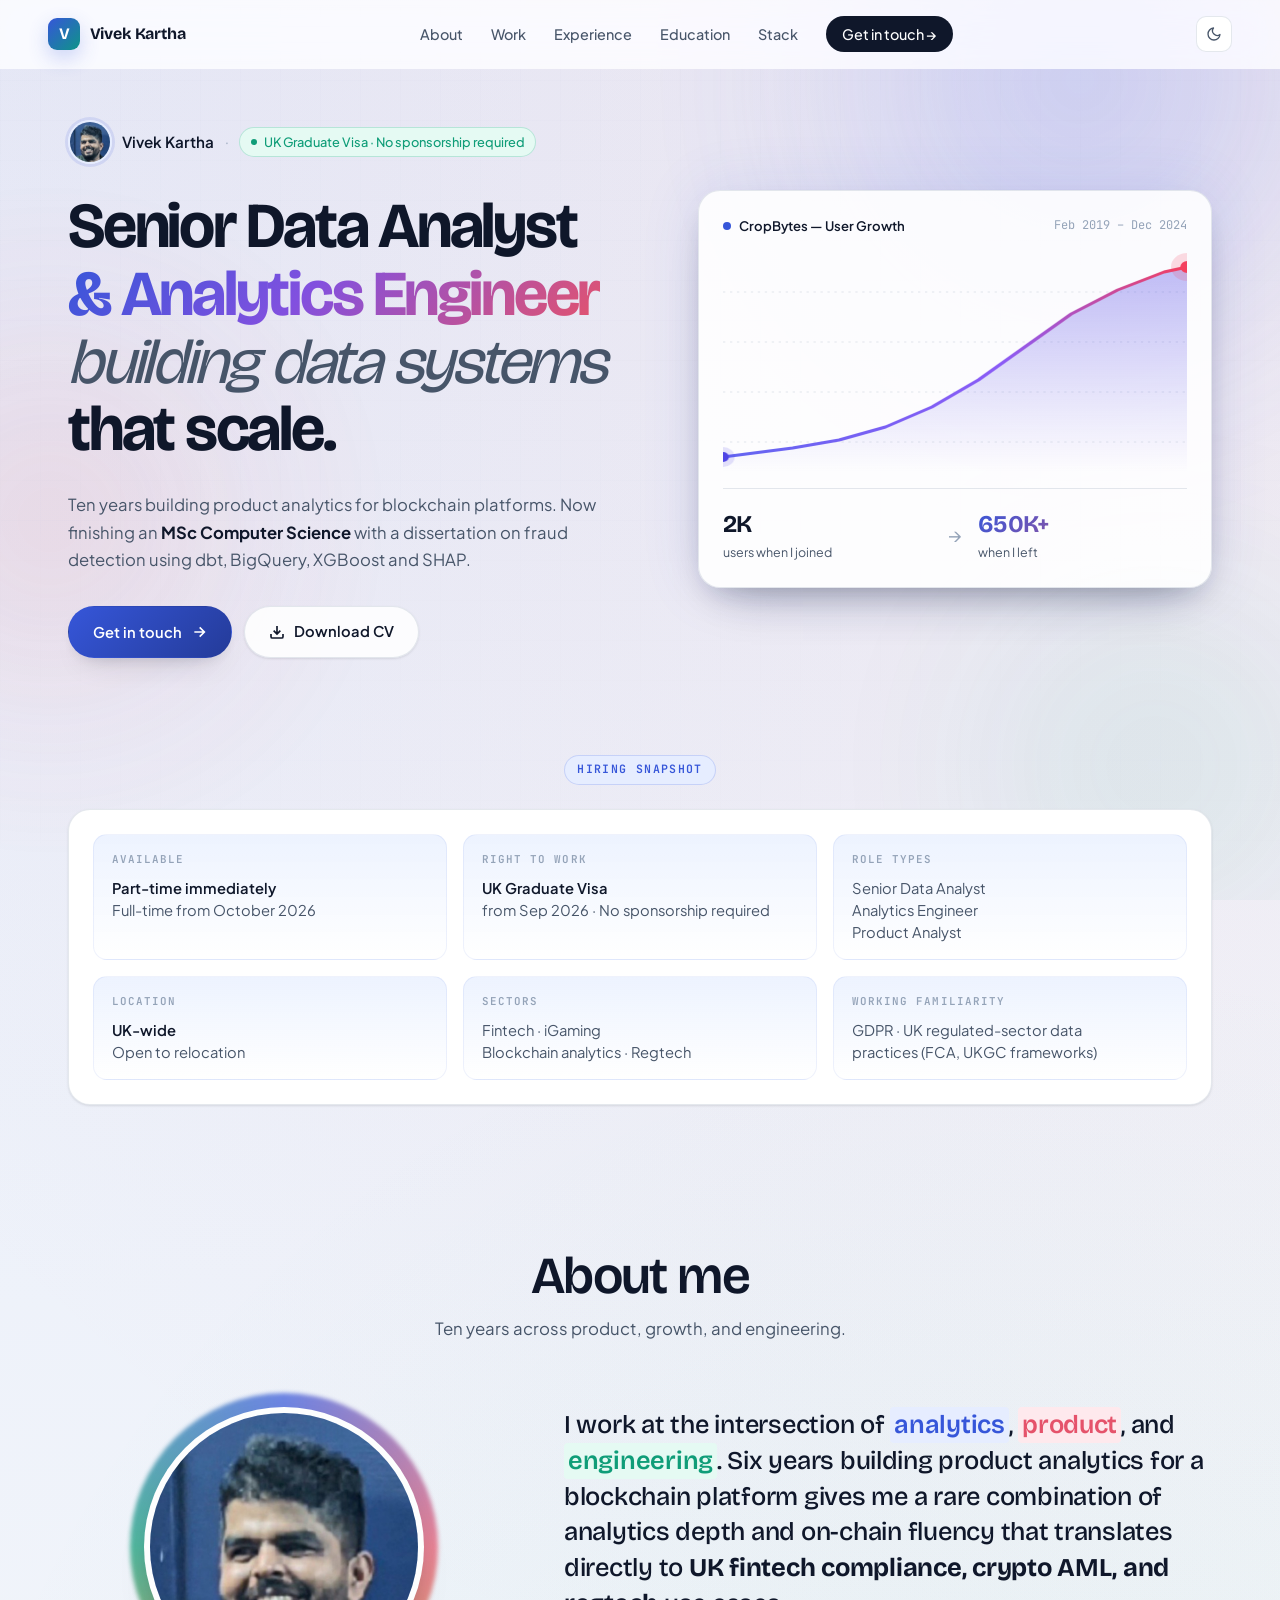
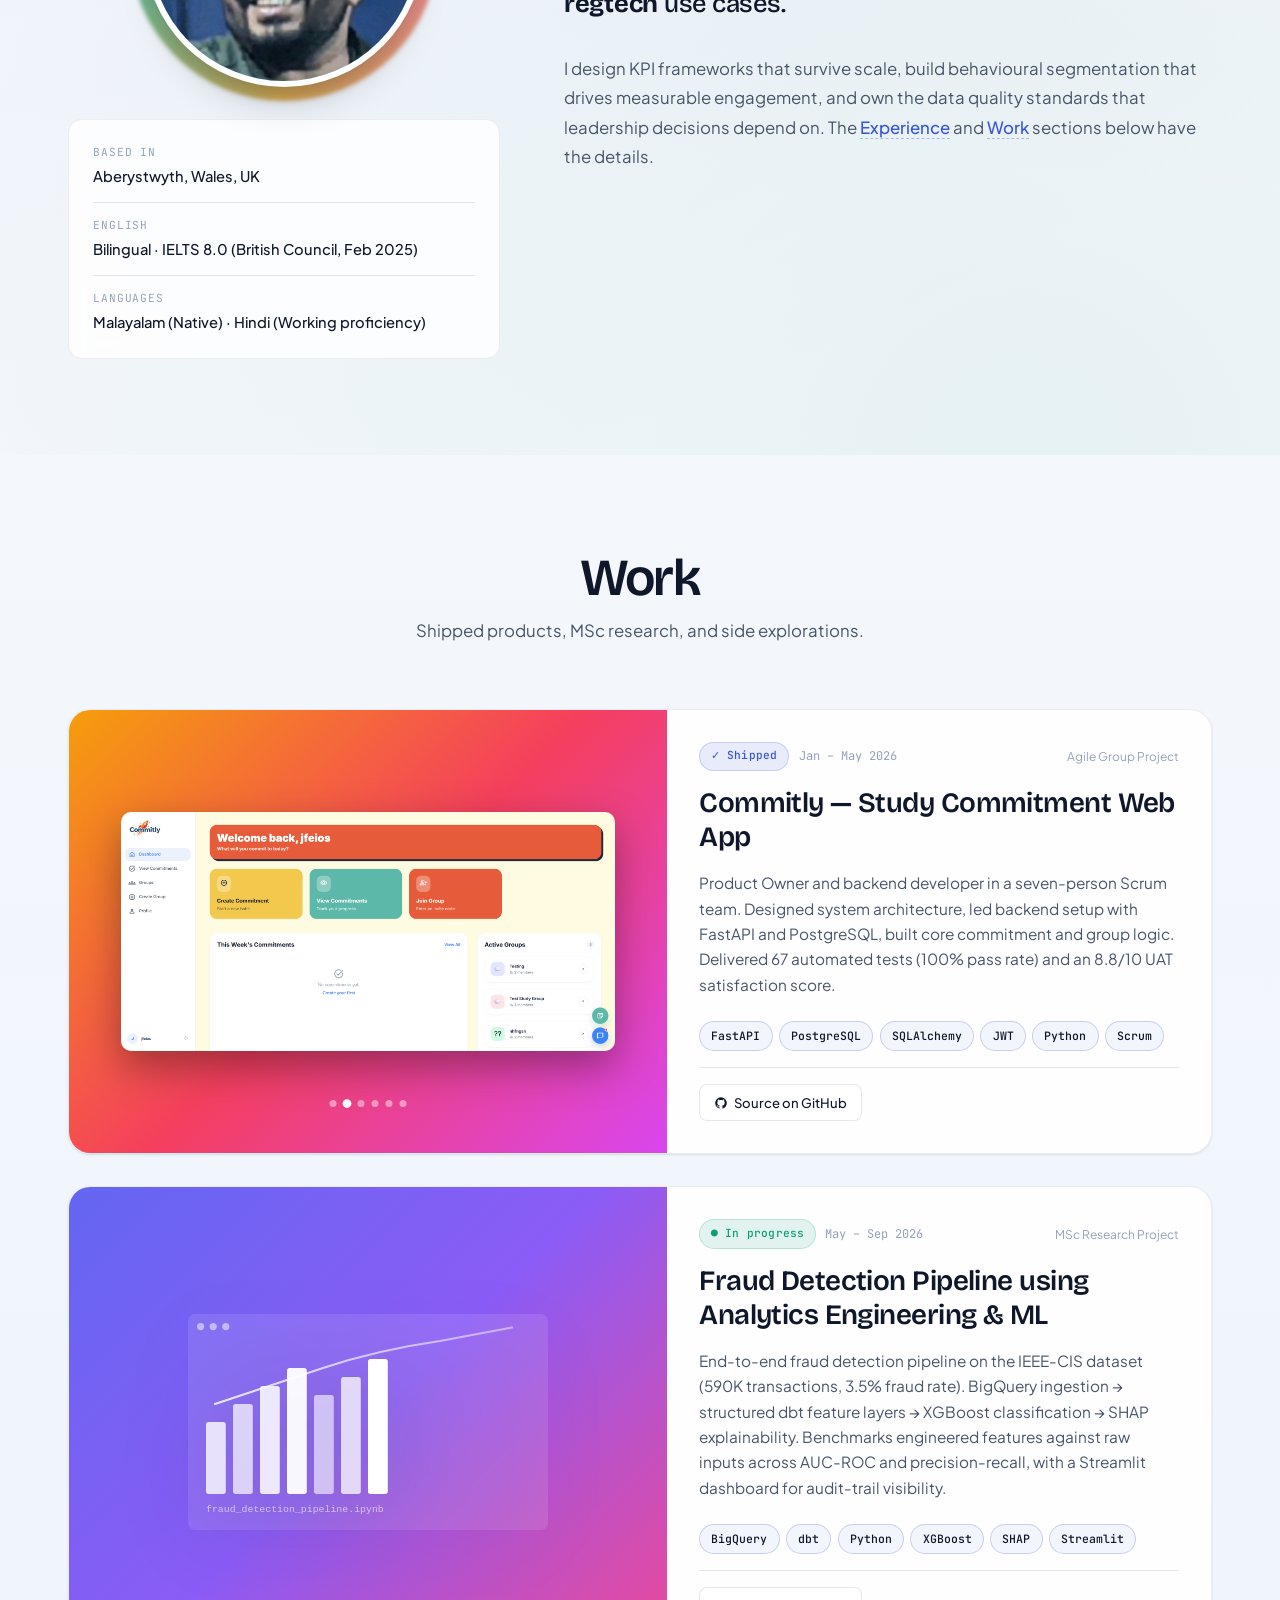
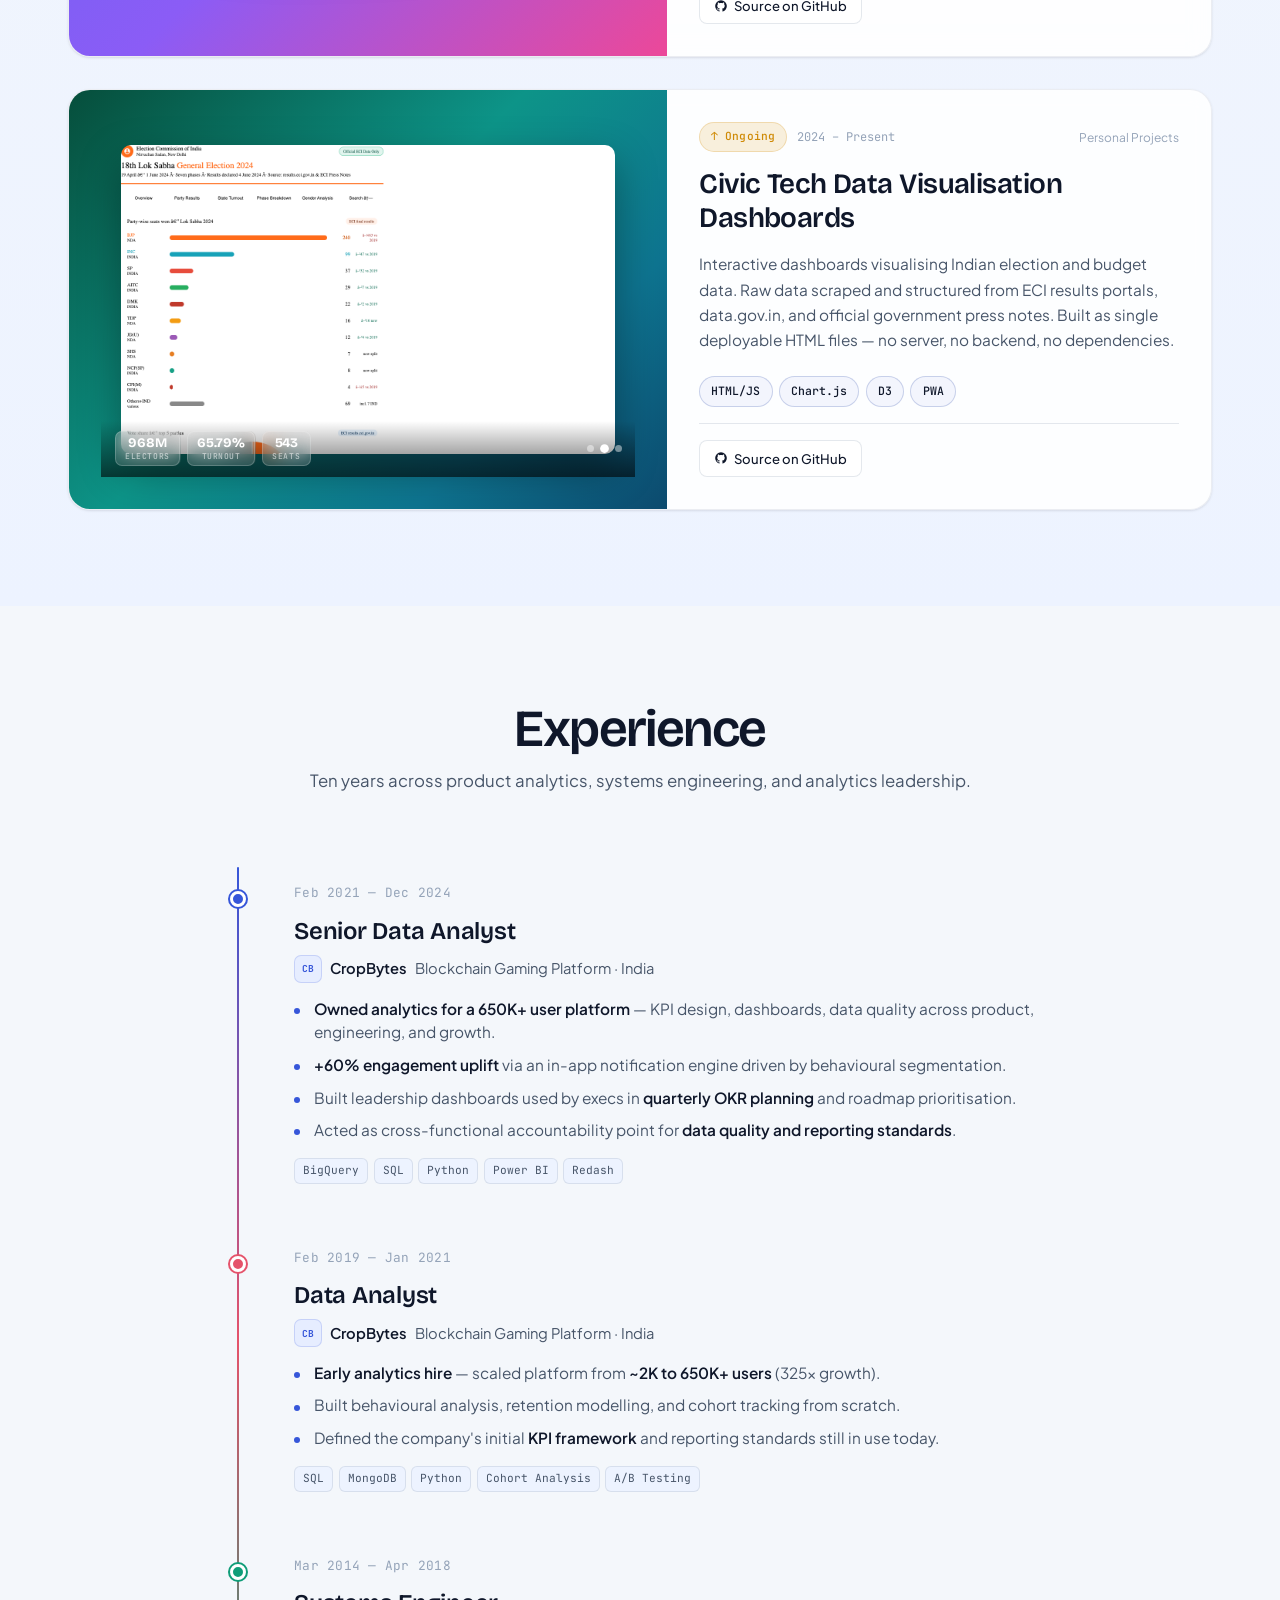
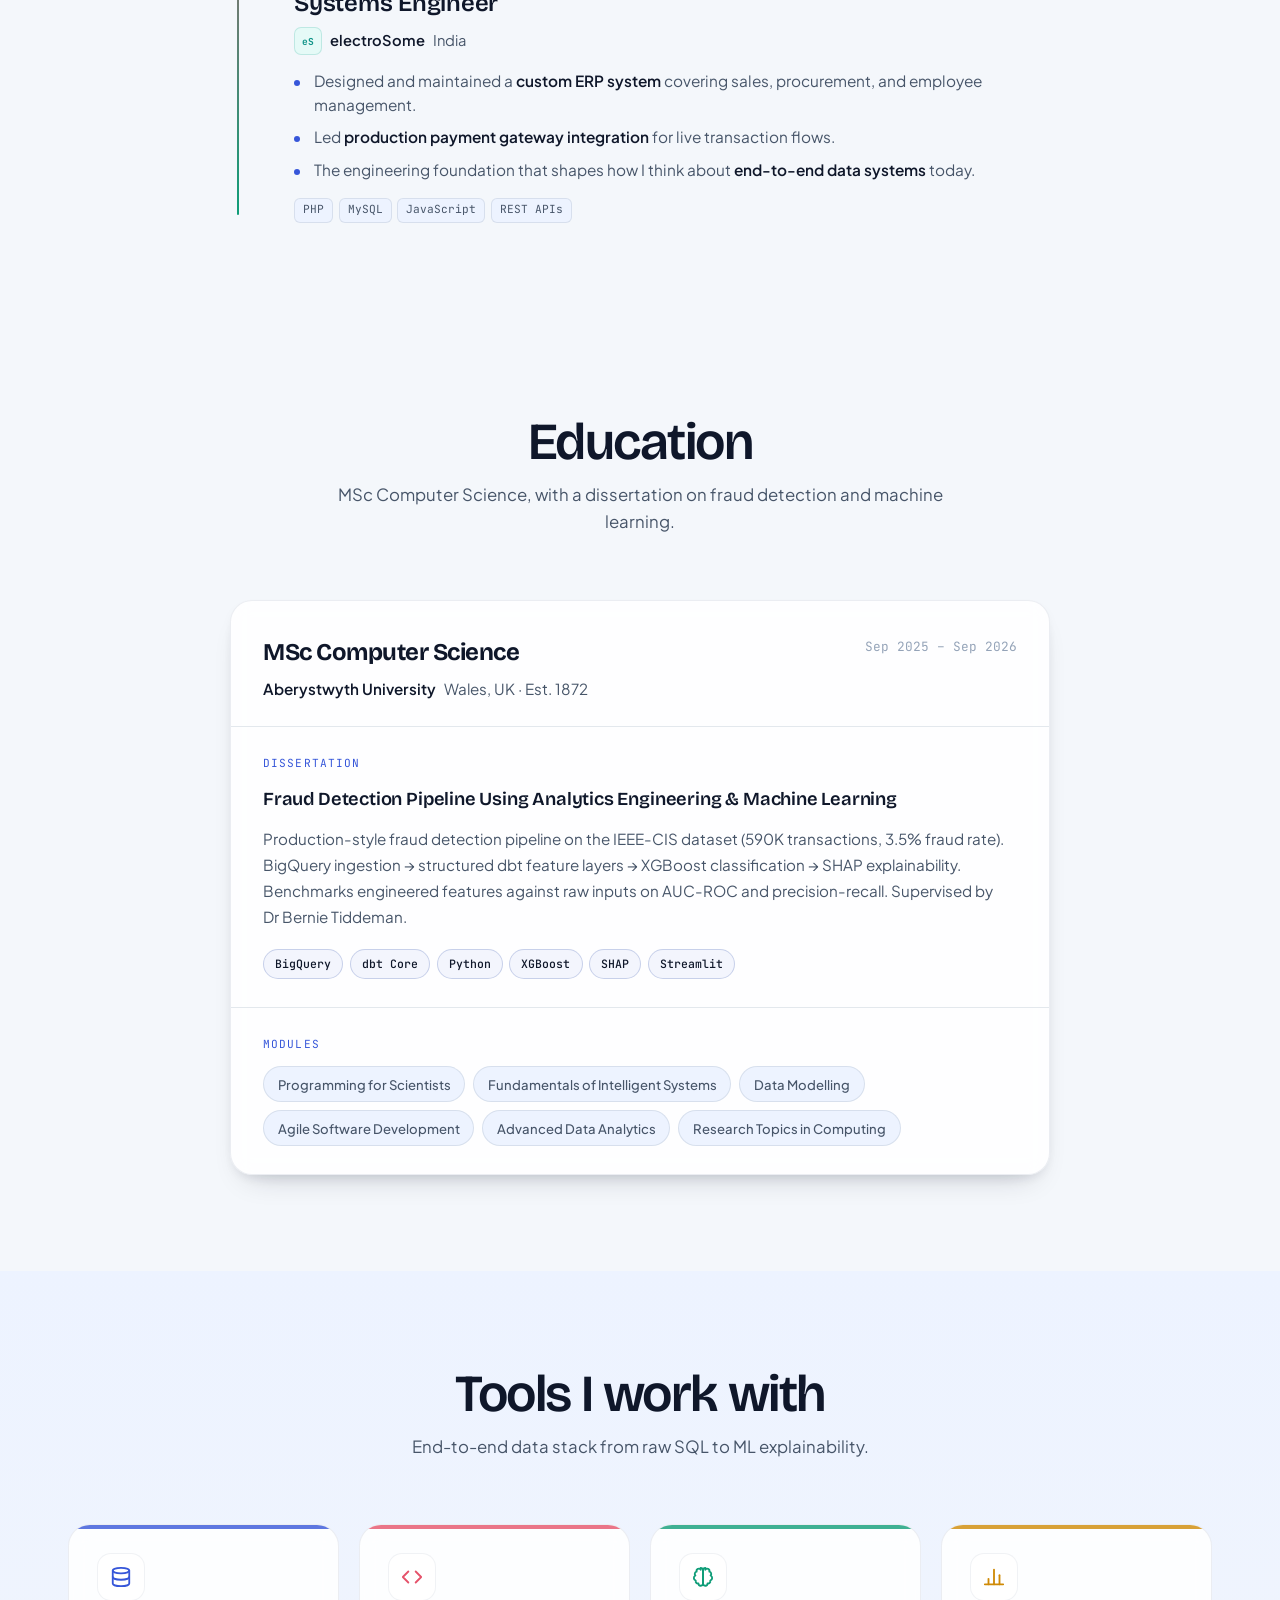
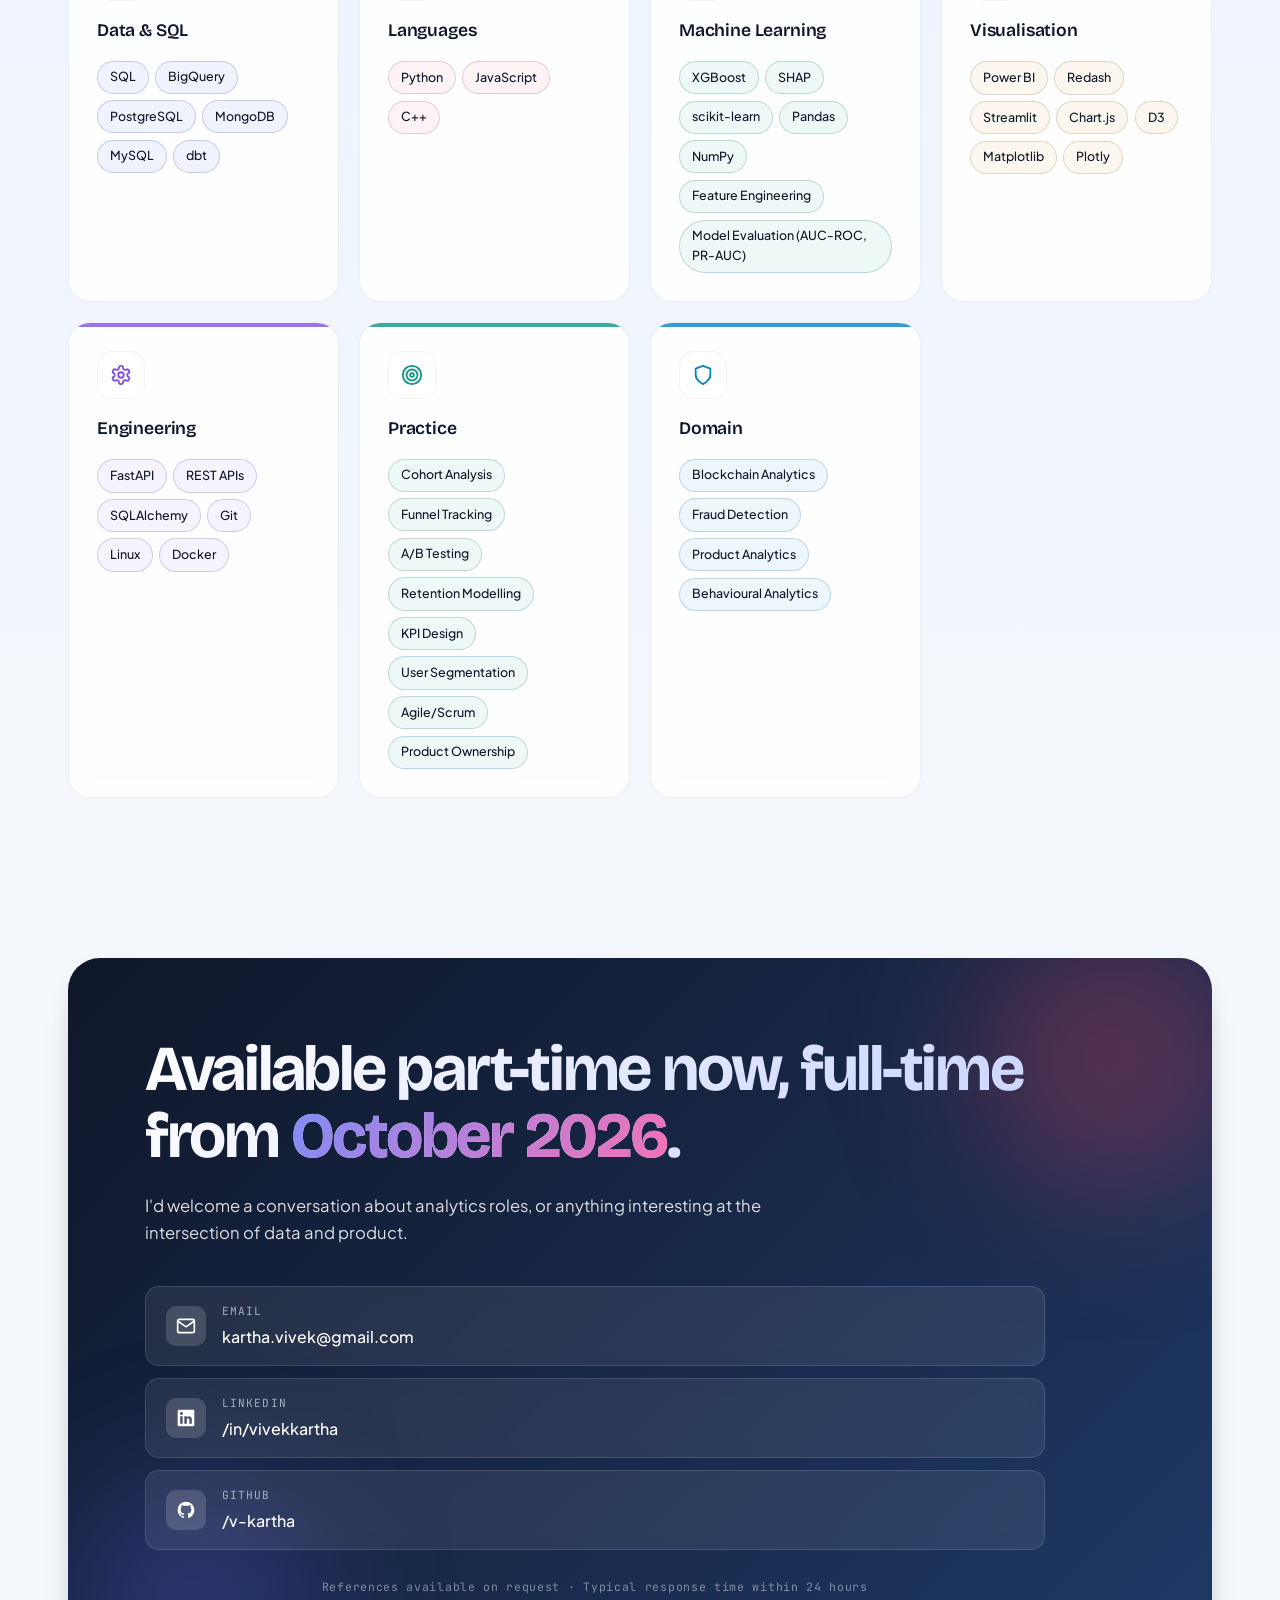
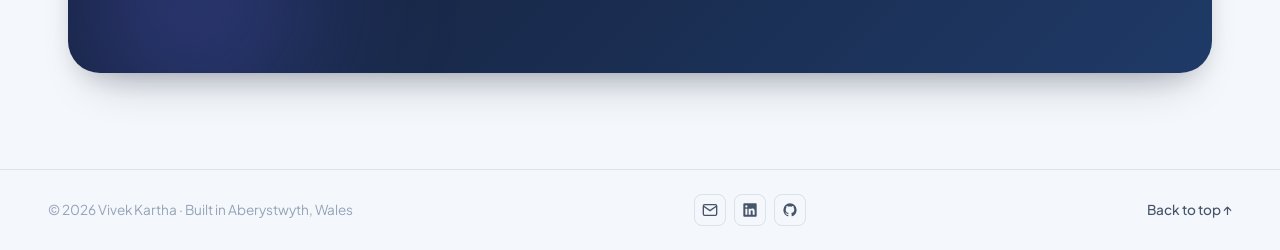
==== index.html @ 71adcab9 "Fixes" ====
<!DOCTYPE html>
<html lang="en-GB" data-theme="light">
<head>
  <meta charset="UTF-8" />
  <meta name="viewport" content="width=device-width, initial-scale=1.0" />
  <title>Vivek Kartha — Senior Data Analyst & Analytics Engineer · UK</title>
  <meta name="description" content="Vivek Kartha — Senior Data Analyst &amp; Analytics Engineer based in the UK. 10+ years scaling digital platforms (2K → 650K+ users at CropBytes). MSc Computer Science, Aberystwyth. UK Graduate Visa from Sep 2026 — no sponsorship required." />
  <meta name="theme-color" content="#4F46E5" />
  <meta name="author" content="Vivek Kartha" />
  <meta name="keywords" content="Senior Data Analyst London, Senior Data Analyst UK, Analytics Engineer London, Analytics Engineer UK, Analytics Engineer Manchester, Analytics Engineer Edinburgh, Product Analyst UK, dbt, BigQuery, XGBoost, SHAP, Product Analytics, blockchain analytics UK, fintech analytics, iGaming analytics, FCA, GDPR, UKGC, MSc Computer Science Aberystwyth, UK Graduate Visa, sponsorship-free, no sponsorship required, Vivek Kartha" />
  <link rel="alternate" hreflang="en-GB" href="https://vivekkartha.com/" />
  <link rel="alternate" hreflang="x-default" href="https://vivekkartha.com/" />
  <link rel="canonical" href="https://vivekkartha.com/" />

  <!-- Open Graph -->
  <meta property="og:type" content="profile" />
  <meta property="og:url" content="https://vivekkartha.com/" />
  <meta property="og:title" content="Vivek Kartha — Senior Data Analyst & Analytics Engineer" />
  <meta property="og:description" content="10+ years scaling digital platforms. MSc Computer Science at Aberystwyth. UK Graduate Visa from Sep 2026 — no sponsorship required." />
  <meta property="og:image" content="https://vivekkartha.com/og-image.png" />
  <meta property="og:image:width" content="1200" />
  <meta property="og:image:height" content="630" />
  <meta property="og:image:alt" content="Vivek Kartha — Senior Data Analyst &amp; Analytics Engineer, UK" />
  <meta property="og:locale" content="en_GB" />
  <meta property="profile:first_name" content="Vivek" />
  <meta property="profile:last_name" content="Kartha" />

  <!-- Twitter / X Card -->
  <meta name="twitter:card" content="summary_large_image" />
  <meta name="twitter:title" content="Vivek Kartha — Senior Data Analyst & Analytics Engineer" />
  <meta name="twitter:description" content="10+ years scaling digital platforms. MSc Computer Science at Aberystwyth. UK Graduate Visa from Sep 2026." />
  <meta name="twitter:image" content="https://vivekkartha.com/og-image.png" />

  <!-- JSON-LD Person schema (helps Google knowledge panels for recruiter searches) -->
  <script type="application/ld+json">
  {
    "@context": "https://schema.org",
    "@type": "Person",
    "name": "Vivek Kartha",
    "url": "https://vivekkartha.com/",
    "image": "https://vivekkartha.com/profile.jpeg",
    "jobTitle": "Senior Data Analyst & Analytics Engineer",
    "description": "Senior Data Analyst & Analytics Engineer with 10+ years scaling digital platforms. MSc Computer Science at Aberystwyth University. UK Graduate Visa eligible from September 2026.",
    "email": "mailto:kartha.vivek@gmail.com",
    "address": {
      "@type": "PostalAddress",
      "addressLocality": "Aberystwyth",
      "addressRegion": "Wales",
      "addressCountry": "GB"
    },
    "alumniOf": [
      {
        "@type": "EducationalOrganization",
        "name": "Aberystwyth University",
        "url": "https://www.aber.ac.uk/"
      }
    ],
    "knowsAbout": [
      "Analytics Engineering",
      "Product Analytics",
      "Data Modelling",
      "dbt",
      "BigQuery",
      "Python",
      "XGBoost",
      "SHAP",
      "Fraud Detection",
      "Blockchain Analytics"
    ],
    "sameAs": [
      "https://linkedin.com/in/vivekkartha",
      "https://github.com/v-kartha"
    ]
  }
  </script>

  <link rel="preconnect" href="https://fonts.googleapis.com" />
  <link rel="preconnect" href="https://fonts.gstatic.com" crossorigin />
  <link href="https://fonts.googleapis.com/css2?family=Bricolage+Grotesque:opsz,wght@12..96,300..800&family=Plus+Jakarta+Sans:wght@300;400;500;600;700;800&family=JetBrains+Mono:wght@400;500&display=swap" rel="stylesheet" />

  <link rel="stylesheet" href="styles.css" />
  <link rel="icon" type="image/svg+xml" href="data:image/svg+xml,%3Csvg xmlns='http://www.w3.org/2000/svg' viewBox='0 0 100 100'%3E%3Cdefs%3E%3ClinearGradient id='g' x1='0%25' y1='0%25' x2='100%25' y2='100%25'%3E%3Cstop offset='0%25' stop-color='%234F46E5'/%3E%3Cstop offset='100%25' stop-color='%23F43F5E'/%3E%3C/linearGradient%3E%3C/defs%3E%3Crect width='100' height='100' rx='22' fill='url(%23g)'/%3E%3Ctext x='50' y='68' font-family='sans-serif' font-size='52' font-weight='700' fill='white' text-anchor='middle'%3EV%3C/text%3E%3C/svg%3E" />
</head>
<body>

  <!-- Decorative background mesh -->
  <div class="mesh-bg" aria-hidden="true">
    <div class="mesh-blob mesh-blob-1"></div>
    <div class="mesh-blob mesh-blob-2"></div>
    <div class="mesh-blob mesh-blob-3"></div>
  </div>

  <!-- NAV -->
  <nav class="nav">
    <a href="#" class="nav-brand">
      <span class="nav-brand-mark">V</span>
      <span class="nav-brand-text">Vivek Kartha</span>
    </a>
    <ul class="nav-links">
      <li><a href="#about">About</a></li>
      <li><a href="#work">Work</a></li>
      <li><a href="#experience">Experience</a></li>
      <li><a href="#education">Education</a></li>
      <li><a href="#stack">Stack</a></li>
      <li><a href="#contact" class="nav-cta">Get in touch →</a></li>
    </ul>
  
  <button class="hamburger" id="hamburger" aria-label="Open menu" aria-expanded="false">
    <span></span><span></span><span></span>
  </button>

  <button class="theme-toggle" id="themeToggle" aria-label="Toggle dark mode">
    <svg class="icon-sun" viewBox="0 0 24 24" fill="none" stroke="currentColor" stroke-width="2" stroke-linecap="round" stroke-linejoin="round"><circle cx="12" cy="12" r="5"/><line x1="12" y1="1" x2="12" y2="3"/><line x1="12" y1="21" x2="12" y2="23"/><line x1="4.22" y1="4.22" x2="5.64" y2="5.64"/><line x1="18.36" y1="18.36" x2="19.78" y2="19.78"/><line x1="1" y1="12" x2="3" y2="12"/><line x1="21" y1="12" x2="23" y2="12"/><line x1="4.22" y1="19.78" x2="5.64" y2="18.36"/><line x1="18.36" y1="5.64" x2="19.78" y2="4.22"/></svg>
    <svg class="icon-moon" viewBox="0 0 24 24" fill="none" stroke="currentColor" stroke-width="2" stroke-linecap="round" stroke-linejoin="round"><path d="M21 12.79A9 9 0 1 1 11.21 3 7 7 0 0 0 21 12.79z"/></svg>
  </button>
</nav>

  <!-- MOBILE DRAWER -->
  <div class="mobile-drawer" id="mobileDrawer" aria-hidden="true">
    <ul class="mobile-links">
      <li><a href="#about">About</a></li>
      <li><a href="#work">Work</a></li>
      <li><a href="#experience">Experience</a></li>
      <li><a href="#education">Education</a></li>
      <li><a href="#stack">Stack</a></li>
      <li><a href="#contact" class="mobile-cta">Get in touch →</a></li>
    </ul>
  </div>

  <!-- HERO -->
  <header class="hero" id="top">
    <div class="hero-grid">
      <div class="hero-content">
        <div class="hero-author">
          <img src="profile.jpeg" alt="Vivek Kartha" class="hero-avatar" />
          <span class="hero-author-name">Vivek Kartha</span>
          <span class="hero-author-sep">·</span>
          <span class="hero-author-tag">
            <span class="dot"></span>
            UK Graduate Visa · No sponsorship required
          </span>
        </div>
        <h1 class="hero-title">
          <span class="hero-line">Senior Data Analyst</span>
          <span class="hero-line hero-line-grad">&amp; Analytics Engineer</span>
          <span class="hero-line hero-line-script">building data systems</span>
          <span class="hero-line">that scale.</span>
        </h1>
        <p class="hero-sub">
          Ten years building product analytics for blockchain platforms. Now finishing an <strong>MSc Computer Science</strong> with a dissertation on fraud detection using dbt, BigQuery, XGBoost and SHAP.
        </p>
        <div class="hero-cta">
          <a href="#contact" class="btn btn-primary">
            <span>Get in touch</span>
            <svg width="16" height="16" viewBox="0 0 24 24" fill="none" stroke="currentColor" stroke-width="2.5"><path d="M5 12h14M13 5l7 7-7 7"/></svg>
          </a>
          <a href="Vivek_Kartha_CV.pdf" class="btn btn-ghost" download>
            <svg width="16" height="16" viewBox="0 0 24 24" fill="none" stroke="currentColor" stroke-width="2.5"><path d="M21 15v4a2 2 0 0 1-2 2H5a2 2 0 0 1-2-2v-4M7 10l5 5 5-5M12 15V3"/></svg>
            <span>Download CV</span>
          </a>
        </div>
      </div>

      <!-- Visual: animated growth chart -->
      <div class="hero-visual">
        <div class="viz-card">
          <div class="viz-card-head">
            <div class="viz-card-title">
              <span class="viz-card-dot"></span>
              CropBytes — User Growth
            </div>
            <div class="viz-card-period">Feb 2019 – Dec 2024</div>
          </div>

          <svg class="viz-chart" viewBox="0 0 400 220" preserveAspectRatio="none" aria-label="User growth from 2,000 to 650,000+">
            <defs>
              <linearGradient id="area-grad" x1="0" y1="0" x2="0" y2="1">
                <stop offset="0%" stop-color="#4F46E5" stop-opacity="0.35"/>
                <stop offset="100%" stop-color="#4F46E5" stop-opacity="0"/>
              </linearGradient>
              <linearGradient id="line-grad" x1="0" y1="0" x2="1" y2="0">
                <stop offset="0%" stop-color="#6366F1"/>
                <stop offset="60%" stop-color="#8B5CF6"/>
                <stop offset="100%" stop-color="#F43F5E"/>
              </linearGradient>
            </defs>

            <!-- Grid -->
            <g class="viz-grid">
              <line x1="0" y1="40"  x2="400" y2="40"/>
              <line x1="0" y1="90"  x2="400" y2="90"/>
              <line x1="0" y1="140" x2="400" y2="140"/>
              <line x1="0" y1="190" x2="400" y2="190"/>
            </g>

            <!-- Area under curve -->
            <path class="viz-area" d="M 0,205 L 20,202 L 60,196 L 100,188 L 140,175 L 180,155 L 220,128 L 260,95 L 300,62 L 340,38 L 380,20 L 400,15 L 400,220 L 0,220 Z" fill="url(#area-grad)"/>

            <!-- Main line -->
            <path class="viz-line" d="M 0,205 L 20,202 L 60,196 L 100,188 L 140,175 L 180,155 L 220,128 L 260,95 L 300,62 L 340,38 L 380,20 L 400,15" fill="none" stroke="url(#line-grad)" stroke-width="3" stroke-linecap="round" stroke-linejoin="round"/>

            <!-- Start marker: 2K -->
            <g class="viz-marker viz-marker-start">
              <circle cx="0" cy="205" r="5" fill="#4F46E5"/>
              <circle cx="0" cy="205" r="10" fill="#4F46E5" opacity="0.15"/>
            </g>

            <!-- End marker: 650K+ -->
            <g class="viz-marker viz-marker-end">
              <circle cx="400" cy="15" r="6" fill="#F43F5E"/>
              <circle cx="400" cy="15" r="14" fill="#F43F5E" opacity="0.18"/>
            </g>
          </svg>

          <div class="viz-labels">
            <div class="viz-label viz-label-start">
              <div class="viz-label-num">2K</div>
              <div class="viz-label-text">users when I joined</div>
            </div>
            <div class="viz-label-arrow">→</div>
            <div class="viz-label viz-label-end">
              <div class="viz-label-num">650K+</div>
              <div class="viz-label-text">when I left</div>
            </div>
          </div>
        </div>

      </div>
    </div>
  </header>

  <!-- HIRING SNAPSHOT — recruiter-scannable summary -->
  <section class="snapshot" aria-label="Hiring snapshot">
    <div class="snapshot-head">
      <span class="snapshot-kicker">Hiring snapshot</span>
    </div>
    <div class="snapshot-grid">
      <div class="snap-card">
        <div class="snap-label">Available</div>
        <div class="snap-value"><strong>Part-time immediately</strong><br/>Full-time from October 2026</div>
      </div>
      <div class="snap-card">
        <div class="snap-label">Right to work</div>
        <div class="snap-value"><strong>UK Graduate Visa</strong><br/>from Sep 2026 · No sponsorship required</div>
      </div>
      <div class="snap-card">
        <div class="snap-label">Role types</div>
        <div class="snap-value">Senior Data Analyst<br/>Analytics Engineer<br/>Product Analyst</div>
      </div>
      <div class="snap-card">
        <div class="snap-label">Location</div>
        <div class="snap-value"><strong>UK-wide</strong><br/>Open to relocation</div>
      </div>
      <div class="snap-card">
        <div class="snap-label">Sectors</div>
        <div class="snap-value">Fintech · iGaming<br/>Blockchain analytics · Regtech</div>
      </div>
      <div class="snap-card">
        <div class="snap-label">Working familiarity</div>
        <div class="snap-value">GDPR · UK regulated-sector data<br/>practices (FCA, UKGC frameworks)</div>
      </div>
    </div>
  </section>

  <!-- ABOUT -->
  <section class="section" id="about">
    <div class="section-head">
      <h2 class="section-title">About me</h2>
      <p class="section-sub">Ten years across product, growth, and engineering.</p>
    </div>

    <div class="about-grid">
      <div class="about-visual">
        <!-- Profile photo placeholder with decorative ring -->
        <div class="profile-frame">
          <div class="profile-ring"></div>
          <div class="profile-photo">
            <img src="profile.jpeg" alt="Vivek Kartha portrait" />
          </div>
        </div>

        <div class="about-details">
          <div class="detail-row">
            <span class="detail-label">Based in</span>
            <span class="detail-value">Aberystwyth, Wales, UK</span>
          </div>
          <div class="detail-row">
            <span class="detail-label">English</span>
            <span class="detail-value">Bilingual · IELTS 8.0 (British Council, Feb 2025)</span>
          </div>
          <div class="detail-row">
            <span class="detail-label">Languages</span>
            <span class="detail-value">Malayalam (Native) · Hindi (Working proficiency)</span>
          </div>
        </div>
      </div>

      <div class="about-body">
        <p class="lead">
          I work at the intersection of <span class="hl hl-indigo">analytics</span>, <span class="hl hl-coral">product</span>, and <span class="hl hl-mint">engineering</span>. Six years building product analytics for a blockchain platform gives me a rare combination of analytics depth and on-chain fluency that translates directly to <strong>UK fintech compliance, crypto AML, and regtech</strong> use cases.
        </p>
        <p>
          I design KPI frameworks that survive scale, build behavioural segmentation that drives measurable engagement, and own the data quality standards that leadership decisions depend on. The <a href="#experience" class="inline-link">Experience</a> and <a href="#work" class="inline-link">Work</a> sections below have the details.
        </p>
      </div>
    </div>
  </section>

  <!-- WORK -->
  <section class="section section-work" id="work">
    <div class="section-head">
      <h2 class="section-title">Work</h2>
      <p class="section-sub">Shipped products, MSc research, and side explorations.</p>
    </div>

    <div class="projects">

      <!-- Project 1: Commitly (shipped — lead with delivery) -->
      <article class="project">
        <div class="project-visual project-visual-gradient-2">
          <div class="project-screenshots" id="commitlyScreenshots">
            <img loading="lazy" class="project-screenshot active" src="screenshots/commitly-landing.png"      alt="Commitly landing page" />
            <img loading="lazy" class="project-screenshot"        src="screenshots/commitly-dashboard.png"   alt="Commitly dashboard" />
            <img loading="lazy" class="project-screenshot"        src="screenshots/commitly-commitments.png" alt="Commitly commitments" />
            <img loading="lazy" class="project-screenshot"        src="screenshots/commitly-groups.png"      alt="Commitly study groups" />
            <img loading="lazy" class="project-screenshot"        src="screenshots/commitly-create-group.png" alt="Commitly create group" />
            <img loading="lazy" class="project-screenshot"        src="screenshots/commitly-profile.png"     alt="Commitly profile" />
            <div class="screenshot-dots">
              <button class="screenshot-dot active" data-index="0" aria-label="Landing"></button>
              <button class="screenshot-dot" data-index="1" aria-label="Dashboard"></button>
              <button class="screenshot-dot" data-index="2" aria-label="Commitments"></button>
              <button class="screenshot-dot" data-index="3" aria-label="Study Groups"></button>
              <button class="screenshot-dot" data-index="4" aria-label="Create Group"></button>
              <button class="screenshot-dot" data-index="5" aria-label="Profile"></button>
            </div>
          </div>
        </div>
        <div class="project-body">
          <div class="project-meta">
            <span class="project-pill project-pill-done">✓ Shipped</span>
            <span class="project-period">Jan – May 2026</span>
            <span class="project-type">Agile Group Project</span>
          </div>
          <h3 class="project-title">Commitly — Study Commitment Web App</h3>
          <p class="project-desc">
            Product Owner and backend developer in a seven-person Scrum team. Designed system architecture, led backend setup with FastAPI and PostgreSQL, built core commitment and group logic. Delivered 67 automated tests (100% pass rate) and an 8.8/10 UAT satisfaction score.
          </p>
          <div class="project-stack">
            <span>FastAPI</span><span>PostgreSQL</span><span>SQLAlchemy</span><span>JWT</span><span>Python</span><span>Scrum</span>
          </div>
          <div class="project-actions">
            <a href="https://github.com/v-kartha" target="_blank" rel="noopener" class="project-link">
              <svg width="14" height="14" viewBox="0 0 24 24" fill="currentColor" aria-hidden="true"><path d="M12 2A10 10 0 002 12c0 4.42 2.87 8.17 6.84 9.5.5.08.66-.23.66-.5v-1.69c-2.77.6-3.36-1.34-3.36-1.34-.46-1.16-1.11-1.47-1.11-1.47-.91-.62.07-.6.07-.6 1 .07 1.53 1.03 1.53 1.03.87 1.52 2.34 1.07 2.91.83.09-.65.35-1.09.63-1.34-2.22-.25-4.55-1.11-4.55-4.94 0-1.1.39-1.99 1.03-2.69-.1-.25-.45-1.27.1-2.64 0 0 .84-.27 2.75 1.02.79-.22 1.65-.33 2.5-.33.85 0 1.71.11 2.5.33 1.91-1.29 2.75-1.02 2.75-1.02.55 1.37.2 2.39.1 2.64.64.7 1.03 1.59 1.03 2.69 0 3.84-2.34 4.68-4.57 4.93.36.31.69.92.69 1.85V21c0 .27.16.59.67.5C19.14 20.16 22 16.42 22 12A10 10 0 0012 2z"/></svg>
              <span>Source on GitHub</span>
            </a>
          </div>
        </div>
      </article>

      <!-- Project 2: MSc Fraud Detection -->
      <article class="project">
        <div class="project-visual project-visual-gradient-1">
          <svg viewBox="0 0 400 240" class="project-mock">
            <defs>
              <linearGradient id="mock1-line" x1="0" y1="0" x2="1" y2="0">
                <stop offset="0%" stop-color="#FFFFFF" stop-opacity="0.9"/>
                <stop offset="100%" stop-color="#FFFFFF" stop-opacity="0.5"/>
              </linearGradient>
            </defs>
            <rect x="0" y="0" width="400" height="240" rx="8" fill="rgba(255,255,255,0.1)"/>
            <circle cx="14" cy="14" r="4" fill="rgba(255,255,255,0.5)"/>
            <circle cx="28" cy="14" r="4" fill="rgba(255,255,255,0.5)"/>
            <circle cx="42" cy="14" r="4" fill="rgba(255,255,255,0.5)"/>
            <g transform="translate(20, 40)">
              <rect x="0"   y="80" width="22" height="80" rx="3" fill="rgba(255,255,255,0.8)"/>
              <rect x="30"  y="60" width="22" height="100" rx="3" fill="rgba(255,255,255,0.7)"/>
              <rect x="60"  y="40" width="22" height="120" rx="3" fill="rgba(255,255,255,0.85)"/>
              <rect x="90"  y="20" width="22" height="140" rx="3" fill="rgba(255,255,255,0.95)"/>
              <rect x="120" y="50" width="22" height="110" rx="3" fill="rgba(255,255,255,0.6)"/>
              <rect x="150" y="30" width="22" height="130" rx="3" fill="rgba(255,255,255,0.75)"/>
              <rect x="180" y="10" width="22" height="150" rx="3" fill="rgba(255,255,255,1)"/>
            </g>
            <path d="M 30,100 Q 90,80 150,60 T 280,30 L 360,15" stroke="url(#mock1-line)" stroke-width="2.5" fill="none" stroke-linecap="round" opacity="0.9"/>
            <text x="20" y="220" fill="rgba(255,255,255,0.6)" font-family="monospace" font-size="11">fraud_detection_pipeline.ipynb</text>
          </svg>
        </div>
        <div class="project-body">
          <div class="project-meta">
            <span class="project-pill project-pill-active">● In progress</span>
            <span class="project-period">May – Sep 2026</span>
            <span class="project-type">MSc Research Project</span>
          </div>
          <h3 class="project-title">Fraud Detection Pipeline using Analytics Engineering &amp; ML</h3>
          <p class="project-desc">
            End-to-end fraud detection pipeline on the IEEE-CIS dataset (590K transactions, 3.5% fraud rate). BigQuery ingestion → structured dbt feature layers → XGBoost classification → SHAP explainability. Benchmarks engineered features against raw inputs across AUC-ROC and precision-recall, with a Streamlit dashboard for audit-trail visibility.
          </p>
          <div class="project-stack">
            <span>BigQuery</span><span>dbt</span><span>Python</span><span>XGBoost</span><span>SHAP</span><span>Streamlit</span>
          </div>
          <div class="project-actions">
            <a href="https://github.com/v-kartha" target="_blank" rel="noopener" class="project-link">
              <svg width="14" height="14" viewBox="0 0 24 24" fill="currentColor" aria-hidden="true"><path d="M12 2A10 10 0 002 12c0 4.42 2.87 8.17 6.84 9.5.5.08.66-.23.66-.5v-1.69c-2.77.6-3.36-1.34-3.36-1.34-.46-1.16-1.11-1.47-1.11-1.47-.91-.62.07-.6.07-.6 1 .07 1.53 1.03 1.53 1.03.87 1.52 2.34 1.07 2.91.83.09-.65.35-1.09.63-1.34-2.22-.25-4.55-1.11-4.55-4.94 0-1.1.39-1.99 1.03-2.69-.1-.25-.45-1.27.1-2.64 0 0 .84-.27 2.75 1.02.79-.22 1.65-.33 2.5-.33.85 0 1.71.11 2.5.33 1.91-1.29 2.75-1.02 2.75-1.02.55 1.37.2 2.39.1 2.64.64.7 1.03 1.59 1.03 2.69 0 3.84-2.34 4.68-4.57 4.93.36.31.69.92.69 1.85V21c0 .27.16.59.67.5C19.14 20.16 22 16.42 22 12A10 10 0 0012 2z"/></svg>
              <span>Source on GitHub</span>
            </a>
          </div>
        </div>
      </article>

      <!-- Project 3: Civic Tech -->
      <article class="project">
        <div class="project-visual project-visual-gradient-civic">
          <div class="project-screenshots" id="eciScreenshots">
            <img loading="lazy" class="project-screenshot active" src="screenshots/eci-overview.png" alt="ECI Lok Sabha 2024 — Overview" />
            <img loading="lazy" class="project-screenshot" src="screenshots/eci-parties.png" alt="ECI Lok Sabha 2024 — Party Results" />
            <img loading="lazy" class="project-screenshot" src="screenshots/eci-turnout.png" alt="ECI Lok Sabha 2024 — State Turnout" />
            <div class="eci-overlay-bar">
              <div class="eci-highlights">
                <div class="eci-hl"><span class="eci-hl-n">968M</span><span class="eci-hl-l">Electors</span></div>
                <div class="eci-hl"><span class="eci-hl-n">65.79%</span><span class="eci-hl-l">Turnout</span></div>
                <div class="eci-hl"><span class="eci-hl-n">543</span><span class="eci-hl-l">Seats</span></div>
              </div>
              <div class="eci-dots">
                <button class="screenshot-dot active" data-index="0" aria-label="Overview"></button>
                <button class="screenshot-dot" data-index="1" aria-label="Party Results"></button>
                <button class="screenshot-dot" data-index="2" aria-label="State Turnout"></button>
              </div>
            </div>
          </div>
        </div>
        <div class="project-body">
          <div class="project-meta">
            <span class="project-pill project-pill-ongoing">↑ Ongoing</span>
            <span class="project-period">2024 – Present</span>
            <span class="project-type">Personal Projects</span>
          </div>
          <h3 class="project-title">Civic Tech Data Visualisation Dashboards</h3>
          <p class="project-desc">
            Interactive dashboards visualising Indian election and budget data. Raw data scraped and structured from ECI results portals, data.gov.in, and official government press notes. Built as single deployable HTML files — no server, no backend, no dependencies.
          </p>
          <div class="project-stack">
            <span>HTML/JS</span><span>Chart.js</span><span>D3</span><span>PWA</span>
          </div>
          <div class="project-actions">
            <a href="https://github.com/v-kartha" target="_blank" rel="noopener" class="project-link">
              <svg width="14" height="14" viewBox="0 0 24 24" fill="currentColor" aria-hidden="true"><path d="M12 2A10 10 0 002 12c0 4.42 2.87 8.17 6.84 9.5.5.08.66-.23.66-.5v-1.69c-2.77.6-3.36-1.34-3.36-1.34-.46-1.16-1.11-1.47-1.11-1.47-.91-.62.07-.6.07-.6 1 .07 1.53 1.03 1.53 1.03.87 1.52 2.34 1.07 2.91.83.09-.65.35-1.09.63-1.34-2.22-.25-4.55-1.11-4.55-4.94 0-1.1.39-1.99 1.03-2.69-.1-.25-.45-1.27.1-2.64 0 0 .84-.27 2.75 1.02.79-.22 1.65-.33 2.5-.33.85 0 1.71.11 2.5.33 1.91-1.29 2.75-1.02 2.75-1.02.55 1.37.2 2.39.1 2.64.64.7 1.03 1.59 1.03 2.69 0 3.84-2.34 4.68-4.57 4.93.36.31.69.92.69 1.85V21c0 .27.16.59.67.5C19.14 20.16 22 16.42 22 12A10 10 0 0012 2z"/></svg>
              <span>Source on GitHub</span>
            </a>
          </div>
        </div>
      </article>
    </div>
  </section>

  <!-- EXPERIENCE -->
  <section class="section" id="experience">
    <div class="section-head">
      <h2 class="section-title">Experience</h2>
      <p class="section-sub">Ten years across product analytics, systems engineering, and analytics leadership.</p>
    </div>

    <div class="timeline">
      <div class="timeline-line"></div>

      <div class="role">
        <div class="role-dot role-dot-indigo"></div>
        <div class="role-period">Feb 2021 — Dec 2024</div>
        <div class="role-body">
          <h3 class="role-title">Senior Data Analyst</h3>
          <div class="role-company">
            <span class="role-logo role-logo-cb">CB</span>
            <span class="role-company-name">CropBytes</span>
            <span class="role-company-tag">Blockchain Gaming Platform · India</span>
          </div>
          <ul class="role-bullets">
            <li><strong>Owned analytics for a 650K+ user platform</strong> — KPI design, dashboards, data quality across product, engineering, and growth.</li>
            <li><strong>+60% engagement uplift</strong> via an in-app notification engine driven by behavioural segmentation.</li>
            <li>Built leadership dashboards used by execs in <strong>quarterly OKR planning</strong> and roadmap prioritisation.</li>
            <li>Acted as cross-functional accountability point for <strong>data quality and reporting standards</strong>.</li>
          </ul>
          <div class="role-stack"><span>BigQuery</span><span>SQL</span><span>Python</span><span>Power BI</span><span>Redash</span></div>
        </div>
      </div>

      <div class="role">
        <div class="role-dot role-dot-coral"></div>
        <div class="role-period">Feb 2019 — Jan 2021</div>
        <div class="role-body">
          <h3 class="role-title">Data Analyst</h3>
          <div class="role-company">
            <span class="role-logo role-logo-cb">CB</span>
            <span class="role-company-name">CropBytes</span>
            <span class="role-company-tag">Blockchain Gaming Platform · India</span>
          </div>
          <ul class="role-bullets">
            <li><strong>Early analytics hire</strong> — scaled platform from <strong>~2K to 650K+ users</strong> (325× growth).</li>
            <li>Built behavioural analysis, retention modelling, and cohort tracking from scratch.</li>
            <li>Defined the company's initial <strong>KPI framework</strong> and reporting standards still in use today.</li>
          </ul>
          <div class="role-stack"><span>SQL</span><span>MongoDB</span><span>Python</span><span>Cohort Analysis</span><span>A/B Testing</span></div>
        </div>
      </div>

      <div class="role">
        <div class="role-dot role-dot-mint"></div>
        <div class="role-period">Mar 2014 — Apr 2018</div>
        <div class="role-body">
          <h3 class="role-title">Systems Engineer</h3>
          <div class="role-company">
            <span class="role-logo role-logo-es">eS</span>
            <span class="role-company-name">electroSome</span>
            <span class="role-company-tag">India</span>
          </div>
          <ul class="role-bullets">
            <li>Designed and maintained a <strong>custom ERP system</strong> covering sales, procurement, and employee management.</li>
            <li>Led <strong>production payment gateway integration</strong> for live transaction flows.</li>
            <li>The engineering foundation that shapes how I think about <strong>end-to-end data systems</strong> today.</li>
          </ul>
          <div class="role-stack"><span>PHP</span><span>MySQL</span><span>JavaScript</span><span>REST APIs</span></div>
        </div>
      </div>
    </div>
  </section>

  <!-- EDUCATION -->
  <section class="section" id="education">
    <div class="section-head">
      <h2 class="section-title">Education</h2>
      <p class="section-sub">MSc Computer Science, with a dissertation on fraud detection and machine learning.</p>
    </div>

    <div class="edu-card">
      <div class="edu-header">
        <div class="edu-header-left">
          <div class="edu-degree">MSc Computer Science</div>
          <div class="edu-institution">
            <span class="edu-inst-name">Aberystwyth University</span>
            <span class="edu-inst-tag">Wales, UK · Est. 1872</span>
          </div>
        </div>
        <div class="edu-period">Sep 2025 – Sep 2026</div>
      </div>

      <div class="edu-dissertation">
        <div class="edu-dissertation-label">Dissertation</div>
        <p class="edu-dissertation-title">Fraud Detection Pipeline Using Analytics Engineering &amp; Machine Learning</p>
        <p class="edu-dissertation-desc">Production-style fraud detection pipeline on the IEEE-CIS dataset (590K transactions, 3.5% fraud rate). BigQuery ingestion → structured dbt feature layers → XGBoost classification → SHAP explainability. Benchmarks engineered features against raw inputs on AUC-ROC and precision-recall. Supervised by Dr Bernie Tiddeman.</p>
        <div class="edu-stack">
          <span>BigQuery</span><span>dbt Core</span><span>Python</span><span>XGBoost</span><span>SHAP</span><span>Streamlit</span>
        </div>
      </div>

      <div class="edu-modules">
        <div class="edu-modules-label">Modules</div>
        <div class="edu-modules-list">
          <span>Programming for Scientists</span>
          <span>Fundamentals of Intelligent Systems</span>
          <span>Data Modelling</span>
          <span>Agile Software Development</span>
          <span>Advanced Data Analytics</span>
          <span>Research Topics in Computing</span>
        </div>
      </div>
    </div>
  </section>

  <!-- STACK -->
  <section class="section section-stack" id="stack">
    <div class="section-head">
      <h2 class="section-title">Tools I work with</h2>
      <p class="section-sub">End-to-end data stack from raw SQL to ML explainability.</p>
    </div>

    <div class="stack-grid">
      <div class="stack-card stack-card-indigo">
        <div class="stack-icon"><svg viewBox="0 0 24 24" fill="none" stroke="currentColor" stroke-width="2" stroke-linecap="round" stroke-linejoin="round"><ellipse cx="12" cy="5" rx="9" ry="3"/><path d="M3 5v14c0 1.66 4.03 3 9 3s9-1.34 9-3V5"/><path d="M3 12c0 1.66 4.03 3 9 3s9-1.34 9-3"/></svg></div>
        <h3 class="stack-label">Data &amp; SQL</h3>
        <div class="stack-chips">
          <span>SQL</span><span>BigQuery</span><span>PostgreSQL</span><span>MongoDB</span><span>MySQL</span><span>dbt</span>
        </div>
      </div>

      <div class="stack-card stack-card-coral">
        <div class="stack-icon"><svg viewBox="0 0 24 24" fill="none" stroke="currentColor" stroke-width="2" stroke-linecap="round" stroke-linejoin="round"><polyline points="16 18 22 12 16 6"/><polyline points="8 6 2 12 8 18"/></svg></div>
        <h3 class="stack-label">Languages</h3>
        <div class="stack-chips">
          <span>Python</span><span>JavaScript</span><span>C++</span>
        </div>
      </div>

      <div class="stack-card stack-card-mint">
        <div class="stack-icon"><svg viewBox="0 0 24 24" fill="none" stroke="currentColor" stroke-width="2" stroke-linecap="round" stroke-linejoin="round"><path d="M9.5 2A2.5 2.5 0 0 1 12 4.5v15a2.5 2.5 0 0 1-4.96-.46 2.5 2.5 0 0 1-2.96-3.08 3 3 0 0 1-.34-5.58 2.5 2.5 0 0 1 1.32-4.24 2.5 2.5 0 0 1 4.44-2.14Z"/><path d="M14.5 2A2.5 2.5 0 0 0 12 4.5v15a2.5 2.5 0 0 0 4.96-.46 2.5 2.5 0 0 0 2.96-3.08 3 3 0 0 0 .34-5.58 2.5 2.5 0 0 0-1.32-4.24 2.5 2.5 0 0 0-4.44-2.14Z"/></svg></div>
        <h3 class="stack-label">Machine Learning</h3>
        <div class="stack-chips">
          <span>XGBoost</span><span>SHAP</span><span>scikit-learn</span><span>Pandas</span><span>NumPy</span><span>Feature Engineering</span><span>Model Evaluation (AUC-ROC, PR-AUC)</span>
        </div>
      </div>

      <div class="stack-card stack-card-amber">
        <div class="stack-icon"><svg viewBox="0 0 24 24" fill="none" stroke="currentColor" stroke-width="2" stroke-linecap="round" stroke-linejoin="round"><line x1="18" y1="20" x2="18" y2="10"/><line x1="12" y1="20" x2="12" y2="4"/><line x1="6" y1="20" x2="6" y2="14"/><line x1="2" y1="20" x2="22" y2="20"/></svg></div>
        <h3 class="stack-label">Visualisation</h3>
        <div class="stack-chips">
          <span>Power BI</span><span>Redash</span><span>Streamlit</span><span>Chart.js</span><span>D3</span><span>Matplotlib</span><span>Plotly</span>
        </div>
      </div>

      <div class="stack-card stack-card-purple">
        <div class="stack-icon"><svg viewBox="0 0 24 24" fill="none" stroke="currentColor" stroke-width="2" stroke-linecap="round" stroke-linejoin="round"><path d="M12.22 2h-.44a2 2 0 0 0-2 2v.18a2 2 0 0 1-1 1.73l-.43.25a2 2 0 0 1-2 0l-.15-.08a2 2 0 0 0-2.73.73l-.22.38a2 2 0 0 0 .73 2.73l.15.1a2 2 0 0 1 1 1.72v.51a2 2 0 0 1-1 1.74l-.15.09a2 2 0 0 0-.73 2.73l.22.38a2 2 0 0 0 2.73.73l.15-.08a2 2 0 0 1 2 0l.43.25a2 2 0 0 1 1 1.73V20a2 2 0 0 0 2 2h.44a2 2 0 0 0 2-2v-.18a2 2 0 0 1 1-1.73l.43-.25a2 2 0 0 1 2 0l.15.08a2 2 0 0 0 2.73-.73l.22-.39a2 2 0 0 0-.73-2.73l-.15-.08a2 2 0 0 1-1-1.74v-.5a2 2 0 0 1 1-1.74l.15-.09a2 2 0 0 0 .73-2.73l-.22-.38a2 2 0 0 0-2.73-.73l-.15.08a2 2 0 0 1-2 0l-.43-.25a2 2 0 0 1-1-1.73V4a2 2 0 0 0-2-2z"/><circle cx="12" cy="12" r="3"/></svg></div>
        <h3 class="stack-label">Engineering</h3>
        <div class="stack-chips">
          <span>FastAPI</span><span>REST APIs</span><span>SQLAlchemy</span><span>Git</span><span>Linux</span><span>Docker</span>
        </div>
      </div>

      <div class="stack-card stack-card-teal">
        <div class="stack-icon"><svg viewBox="0 0 24 24" fill="none" stroke="currentColor" stroke-width="2" stroke-linecap="round" stroke-linejoin="round"><circle cx="12" cy="12" r="10"/><circle cx="12" cy="12" r="6"/><circle cx="12" cy="12" r="2"/></svg></div>
        <h3 class="stack-label">Practice</h3>
        <div class="stack-chips">
          <span>Cohort Analysis</span><span>Funnel Tracking</span><span>A/B Testing</span><span>Retention Modelling</span><span>KPI Design</span><span>User Segmentation</span><span>Agile/Scrum</span><span>Product Ownership</span>
        </div>
      </div>

      <div class="stack-card stack-card-sky">
        <div class="stack-icon"><svg viewBox="0 0 24 24" fill="none" stroke="currentColor" stroke-width="2" stroke-linecap="round" stroke-linejoin="round"><path d="M12 22s8-4 8-10V5l-8-3-8 3v7c0 6 8 10 8 10z"/></svg></div>
        <h3 class="stack-label">Domain</h3>
        <div class="stack-chips">
          <span>Blockchain Analytics</span><span>Fraud Detection</span><span>Product Analytics</span><span>Behavioural Analytics</span>
        </div>
      </div>
    </div>
  </section>

  <!-- CTA / CONTACT -->
  <section class="cta-section" id="contact">
    <div class="cta-card">
      <div class="cta-decoration" aria-hidden="true">
        <div class="cta-blob cta-blob-1"></div>
        <div class="cta-blob cta-blob-2"></div>
      </div>

      <div class="cta-content">
        <h2 class="cta-title">Available part-time now, full-time from <span class="cta-title-hl">October 2026</span>.</h2>
        <p class="cta-sub">
          I'd welcome a conversation about analytics roles, or anything interesting at the intersection of data and product.
        </p>

        <div class="cta-links">
          <a href="mailto:kartha.vivek@gmail.com" class="cta-link">
            <div class="cta-link-icon">
              <svg viewBox="0 0 24 24" fill="none" stroke="currentColor" stroke-width="2"><path d="M4 4h16c1.1 0 2 .9 2 2v12c0 1.1-.9 2-2 2H4c-1.1 0-2-.9-2-2V6c0-1.1.9-2 2-2z"/><polyline points="22,6 12,13 2,6"/></svg>
            </div>
            <div class="cta-link-body">
              <div class="cta-link-label">Email</div>
              <div class="cta-link-value">kartha.vivek@gmail.com</div>
            </div>
          </a>
          <a href="https://linkedin.com/in/vivekkartha" target="_blank" rel="noopener" class="cta-link">
            <div class="cta-link-icon">
              <svg viewBox="0 0 24 24" fill="currentColor"><path d="M20.5 2h-17A1.5 1.5 0 002 3.5v17A1.5 1.5 0 003.5 22h17a1.5 1.5 0 001.5-1.5v-17A1.5 1.5 0 0020.5 2zM8 19H5v-9h3zM6.5 8.25A1.75 1.75 0 118.3 6.5a1.78 1.78 0 01-1.8 1.75zM19 19h-3v-4.74c0-1.42-.6-1.93-1.38-1.93A1.74 1.74 0 0013 14.19a.66.66 0 000 .14V19h-3v-9h2.9v1.3a3.11 3.11 0 012.7-1.4c1.55 0 3.36.86 3.36 3.66z"/></svg>
            </div>
            <div class="cta-link-body">
              <div class="cta-link-label">LinkedIn</div>
              <div class="cta-link-value">/in/vivekkartha</div>
            </div>
          </a>
          <a href="https://github.com/v-kartha" target="_blank" rel="noopener" class="cta-link">
            <div class="cta-link-icon">
              <svg viewBox="0 0 24 24" fill="currentColor"><path d="M12 2A10 10 0 002 12c0 4.42 2.87 8.17 6.84 9.5.5.08.66-.23.66-.5v-1.69c-2.77.6-3.36-1.34-3.36-1.34-.46-1.16-1.11-1.47-1.11-1.47-.91-.62.07-.6.07-.6 1 .07 1.53 1.03 1.53 1.03.87 1.52 2.34 1.07 2.91.83.09-.65.35-1.09.63-1.34-2.22-.25-4.55-1.11-4.55-4.94 0-1.1.39-1.99 1.03-2.69-.1-.25-.45-1.27.1-2.64 0 0 .84-.27 2.75 1.02.79-.22 1.65-.33 2.5-.33.85 0 1.71.11 2.5.33 1.91-1.29 2.75-1.02 2.75-1.02.55 1.37.2 2.39.1 2.64.64.7 1.03 1.59 1.03 2.69 0 3.84-2.34 4.68-4.57 4.93.36.31.69.92.69 1.85V21c0 .27.16.59.67.5C19.14 20.16 22 16.42 22 12A10 10 0 0012 2z"/></svg>
            </div>
            <div class="cta-link-body">
              <div class="cta-link-label">GitHub</div>
              <div class="cta-link-value">/v-kartha</div>
            </div>
          </a>
        </div>

        <p class="cta-fineprint">References available on request · Typical response time within 24 hours</p>
      </div>
    </div>
  </section>

  <!-- FOOTER -->
  <footer class="footer">
    <div class="footer-row">
      <span class="footer-copy">© <span id="year">2026</span> Vivek Kartha · Built in Aberystwyth, Wales</span>
      <div class="footer-social" aria-label="Social links">
        <a href="mailto:kartha.vivek@gmail.com" aria-label="Email" class="footer-icon">
          <svg width="16" height="16" viewBox="0 0 24 24" fill="none" stroke="currentColor" stroke-width="2"><path d="M4 4h16c1.1 0 2 .9 2 2v12c0 1.1-.9 2-2 2H4c-1.1 0-2-.9-2-2V6c0-1.1.9-2 2-2z"/><polyline points="22,6 12,13 2,6"/></svg>
        </a>
        <a href="https://linkedin.com/in/vivekkartha" target="_blank" rel="noopener" aria-label="LinkedIn" class="footer-icon">
          <svg width="16" height="16" viewBox="0 0 24 24" fill="currentColor"><path d="M20.5 2h-17A1.5 1.5 0 002 3.5v17A1.5 1.5 0 003.5 22h17a1.5 1.5 0 001.5-1.5v-17A1.5 1.5 0 0020.5 2zM8 19H5v-9h3zM6.5 8.25A1.75 1.75 0 118.3 6.5a1.78 1.78 0 01-1.8 1.75zM19 19h-3v-4.74c0-1.42-.6-1.93-1.38-1.93A1.74 1.74 0 0013 14.19a.66.66 0 000 .14V19h-3v-9h2.9v1.3a3.11 3.11 0 012.7-1.4c1.55 0 3.36.86 3.36 3.66z"/></svg>
        </a>
        <a href="https://github.com/v-kartha" target="_blank" rel="noopener" aria-label="GitHub" class="footer-icon">
          <svg width="16" height="16" viewBox="0 0 24 24" fill="currentColor"><path d="M12 2A10 10 0 002 12c0 4.42 2.87 8.17 6.84 9.5.5.08.66-.23.66-.5v-1.69c-2.77.6-3.36-1.34-3.36-1.34-.46-1.16-1.11-1.47-1.11-1.47-.91-.62.07-.6.07-.6 1 .07 1.53 1.03 1.53 1.03.87 1.52 2.34 1.07 2.91.83.09-.65.35-1.09.63-1.34-2.22-.25-4.55-1.11-4.55-4.94 0-1.1.39-1.99 1.03-2.69-.1-.25-.45-1.27.1-2.64 0 0 .84-.27 2.75 1.02.79-.22 1.65-.33 2.5-.33.85 0 1.71.11 2.5.33 1.91-1.29 2.75-1.02 2.75-1.02.55 1.37.2 2.39.1 2.64.64.7 1.03 1.59 1.03 2.69 0 3.84-2.34 4.68-4.57 4.93.36.31.69.92.69 1.85V21c0 .27.16.59.67.5C19.14 20.16 22 16.42 22 12A10 10 0 0012 2z"/></svg>
        </a>
      </div>
      <a href="#top" class="footer-top">Back to top ↑</a>
    </div>
  </footer>

  <script src="script.js"></script>
</body>
</html>
---- styles.css ----
/* =========================================================
  VIVEK KARTHA — Portfolio v3
  Aesthetic: editorial · polished · data-forward
  Palette: ink, cobalt, rose, teal, amber on neutral surfaces
  ========================================================= */

:root {
  /* Color tokens */
  --bg:           #f4f7fb;
  --bg-soft:      #ffffff;
  --bg-tint:      #edf3ff;
  --bg-tint-2:    #e7fbf7;

  --ink:          #0f172a;
  --ink-soft:     #475569;
  --ink-mute:     #94a3b8;
  --rule:         rgba(148, 163, 184, 0.25);

  --indigo:       #3656d9;
  --indigo-soft:  #5b75f3;
  --indigo-bg:    #e6edff;

  --coral:        #e5536b;
  --coral-soft:   #f27185;
  --coral-bg:     #fee9ed;

  --mint:         #0f9d78;
  --mint-soft:    #22b58d;
  --mint-bg:      #e5faf3;

  --amber:        #cf8a06;
  --amber-soft:   #f0ad1f;
  --amber-bg:     #fff5db;

  --purple:       #8250df;
  --purple-bg:    #f0eafe;

  --teal:         #0f9488;
  --teal-bg:      #e5faf7;

  --sky:          #0284c7;
  --sky-bg:       #e0f2fe;

  /* Typography */
  --font-display: 'Bricolage Grotesque', 'Plus Jakarta Sans', sans-serif;
  --font-body:    'Plus Jakarta Sans', system-ui, sans-serif;
  --font-mono:    'JetBrains Mono', 'Courier New', monospace;

  /* Spacing */
  --max:          1240px;
  --gutter:       clamp(1.25rem, 4vw, 3rem);

  /* Effects */
  --shadow-sm:    0 1px 2px rgba(15, 23, 42, 0.04), 0 1px 3px rgba(15, 23, 42, 0.08);
  --shadow-md:    0 6px 16px -8px rgba(15, 23, 42, 0.18), 0 16px 32px -18px rgba(15, 23, 42, 0.24);
  --shadow-lg:    0 12px 30px -14px rgba(15, 23, 42, 0.25), 0 28px 50px -28px rgba(15, 23, 42, 0.32);
  --shadow-glow:  0 0 60px rgba(54, 86, 217, 0.12);

  --radius-sm:    8px;
  --radius-md:    14px;
  --radius-lg:    22px;
  --radius-xl:    32px;

  --ease:         cubic-bezier(0.4, 0, 0.2, 1);
  --ease-spring:  cubic-bezier(0.34, 1.56, 0.64, 1);
}

* { margin: 0; padding: 0; box-sizing: border-box; }

html {
  scroll-behavior: smooth;
  -webkit-font-smoothing: antialiased;
  -moz-osx-font-smoothing: grayscale;
}

body {
  background:
    radial-gradient(circle at top left, rgba(54, 86, 217, 0.08), transparent 26%),
    radial-gradient(circle at top right, rgba(229, 83, 107, 0.07), transparent 22%),
    radial-gradient(circle at 80% 25%, rgba(15, 157, 120, 0.06), transparent 18%),
    var(--bg);
  color: var(--ink);
  font-family: var(--font-body);
  font-size: 16px;
  line-height: 1.6;
  font-weight: 400;
  overflow-x: hidden;
  position: relative;
  min-height: 100vh;
}

body::before {
  content: '';
  position: fixed;
  inset: 0;
  pointer-events: none;
  z-index: -2;
  background-image:
    linear-gradient(rgba(148, 163, 184, 0.07) 1px, transparent 1px),
    linear-gradient(90deg, rgba(148, 163, 184, 0.07) 1px, transparent 1px);
  background-size: 40px 40px;
  mask-image: linear-gradient(180deg, rgba(0, 0, 0, 0.75), transparent 115%);
  opacity: 0.45;
}

a { color: inherit; text-decoration: none; }
img, svg { display: block; max-width: 100%; }

/* =========================================================
   DECORATIVE MESH BACKGROUND
   ========================================================= */
.mesh-bg {
  position: fixed;
  inset: 0;
  z-index: -1;
  pointer-events: none;
  overflow: hidden;
  opacity: 0.8;
}

.mesh-blob {
  position: absolute;
  border-radius: 50%;
  filter: blur(110px);
  opacity: 0.45;
}

.mesh-blob-1 {
  top: -240px;
  right: -120px;
  width: 640px;
  height: 640px;
  background: radial-gradient(circle, rgba(91, 117, 243, 0.9) 0%, transparent 70%);
}

.mesh-blob-2 {
  top: 30%;
  left: -200px;
  width: 500px;
  height: 500px;
  background: radial-gradient(circle, rgba(229, 83, 107, 0.9) 0%, transparent 70%);
  opacity: 0.28;
}

.mesh-blob-3 {
  top: 60%;
  right: -100px;
  width: 450px;
  height: 450px;
  background: radial-gradient(circle, rgba(15, 157, 120, 0.88) 0%, transparent 70%);
  opacity: 0.22;
}

/* =========================================================
   NAV
   ========================================================= */
.nav {
  position: fixed;
  top: 0;
  left: 0;
  right: 0;
  z-index: 100;
  padding: 1rem var(--gutter);
  display: flex;
  align-items: center;
  justify-content: space-between;
  background: rgba(255, 255, 255, 0.78);
  backdrop-filter: blur(16px) saturate(180%);
  -webkit-backdrop-filter: blur(16px) saturate(180%);
  border-bottom: 1px solid transparent;
  transition: border-color 0.3s var(--ease), background 0.3s var(--ease);
}

.nav.scrolled {
  border-bottom-color: var(--rule);
  background: rgba(255, 255, 255, 0.92);
}

.nav-brand {
  display: inline-flex;
  align-items: center;
  gap: 0.6rem;
  font-family: var(--font-display);
  font-weight: 700;
  color: var(--ink);
}

.nav-brand-mark {
  width: 32px;
  height: 32px;
  display: inline-flex;
  align-items: center;
  justify-content: center;
  background: linear-gradient(135deg, var(--indigo), var(--teal));
  color: white;
  border-radius: 9px;
  font-weight: 700;
  font-size: 1rem;
  box-shadow: 0 8px 20px rgba(54, 86, 217, 0.24);
}

.nav-brand-text {
  font-size: 1rem;
  letter-spacing: -0.01em;
}

@media (max-width: 600px) {
  .nav-brand-text { display: none; }
}

.nav-links {
  list-style: none;
  display: flex;
  align-items: center;
  gap: clamp(0.75rem, 2.5vw, 1.75rem);
}

.nav-links a {
  font-size: 0.9rem;
  font-weight: 500;
  color: var(--ink-soft);
  transition: color 0.2s var(--ease);
}

.nav-links a:hover { color: var(--ink); }

.nav-cta {
  background: var(--ink);
  color: white !important;
  padding: 0.55rem 1rem;
  border-radius: 100px;
  transition: all 0.25s var(--ease) !important;
}

.nav-cta:hover {
  background: var(--indigo) !important;
  transform: translateY(-1px);
  box-shadow: 0 4px 12px rgba(79, 70, 229, 0.35);
}

@media (max-width: 700px) {
  .nav-cta { display: none; }
}

/* =========================================================
   HAMBURGER + MOBILE DRAWER
   ========================================================= */
.hamburger {
  display: none;
  flex-direction: column;
  justify-content: center;
  gap: 5px;
  width: 36px;
  height: 36px;
  background: none;
  border: 1px solid var(--rule);
  border-radius: 10px;
  cursor: pointer;
  padding: 8px;
  margin-left: auto;
}

.hamburger span {
  display: block;
  height: 2px;
  background: var(--ink-soft);
  border-radius: 2px;
  transition: all 0.25s var(--ease);
  transform-origin: center;
}

.hamburger.open span:nth-child(1) { transform: translateY(7px) rotate(45deg); }
.hamburger.open span:nth-child(2) { opacity: 0; }
.hamburger.open span:nth-child(3) { transform: translateY(-7px) rotate(-45deg); }

@media (max-width: 700px) {
  .hamburger { display: flex; }
  .nav-links  { display: none; }
}

.mobile-drawer {
  display: none;
  position: fixed;
  top: 61px;
  left: 0;
  right: 0;
  z-index: 99;
  background: rgba(255, 255, 255, 0.97);
  backdrop-filter: blur(16px);
  border-bottom: 1px solid var(--rule);
  padding: 1rem var(--gutter) 1.5rem;
  transform: translateY(-8px);
  opacity: 0;
  transition: opacity 0.2s var(--ease), transform 0.2s var(--ease);
  pointer-events: none;
}

.mobile-drawer.open {
  opacity: 1;
  transform: translateY(0);
  pointer-events: auto;
}

@media (max-width: 700px) {
  .mobile-drawer { display: block; }
}

.mobile-links {
  list-style: none;
  display: flex;
  flex-direction: column;
  gap: 0.25rem;
}

.mobile-links a {
  display: block;
  padding: 0.75rem 0;
  font-size: 1rem;
  font-weight: 500;
  color: var(--ink-soft);
  border-bottom: 1px solid var(--rule);
  transition: color 0.2s var(--ease);
}

.mobile-links a:hover { color: var(--ink); }
.mobile-links li:last-child a { border-bottom: none; }

.mobile-cta {
  color: var(--indigo) !important;
  font-weight: 600 !important;
}

[data-theme="dark"] .mobile-drawer {
  background: rgba(7, 17, 31, 0.97);
}

/* =========================================================
   HERO
   ========================================================= */
.hero {
  max-width: var(--max);
  margin: 0 auto;
  padding: 7.5rem var(--gutter) 4.5rem;
  position: relative;
}

.hero-grid {
  display: grid;
  grid-template-columns: 1.1fr 1fr;
  gap: clamp(2.5rem, 5vw, 5rem);
  align-items: center;
}

@media (max-width: 900px) {
  .hero-grid {
    grid-template-columns: 1fr;
    gap: 3rem;
  }
}

.hero-tag {
  display: inline-flex;
  align-items: center;
  gap: 0.5rem;
  padding: 0.5rem 1rem;
  background: color-mix(in srgb, var(--mint) 10%, var(--bg-soft));
  border: 1px solid color-mix(in srgb, var(--mint) 28%, var(--rule));
  border-radius: 100px;
  font-size: 0.82rem;
  color: var(--ink);
  font-weight: 600;
  margin-bottom: 1.75rem;
  box-shadow: var(--shadow-sm);
}

.hero-tag .dot {
  width: 8px;
  height: 8px;
  background: var(--mint);
  border-radius: 50%;
  box-shadow: 0 0 0 3px rgba(16, 185, 129, 0.2);
  animation: pulse 2.4s var(--ease) infinite;
}

@keyframes pulse {
  0%, 100% { opacity: 1; }
  50% { opacity: 0.5; }
}

.hero-title {
  font-family: var(--font-display);
  font-size: clamp(2.2rem, 5vw, 4rem);
  font-weight: 700;
  line-height: 1.06;
  letter-spacing: -0.035em;
  margin-bottom: 1.75rem;
  font-variation-settings: 'opsz' 96, 'wdth' 100;
}

.hero-line {
  display: block;
  opacity: 0;
  transform: translateY(20px);
  animation: rise 0.9s var(--ease) forwards;
}

.hero-line-grad {
  background: linear-gradient(135deg, var(--indigo) 0%, var(--purple) 45%, var(--coral) 100%);
  -webkit-background-clip: text;
  background-clip: text;
  -webkit-text-fill-color: transparent;
  animation-delay: 0.15s;
  display: inline-block;
}

.hero-line-script {
  font-style: italic;
  font-weight: 400;
  color: var(--ink-soft);
  animation-delay: 0.3s;
}

.hero-line:nth-child(4) { animation-delay: 0.45s; }

@keyframes rise {
  to { opacity: 1; transform: translateY(0); }
}

.hero-sub {
  font-size: clamp(1rem, 1.3vw, 1.125rem);
  line-height: 1.65;
  color: var(--ink-soft);
  max-width: 56ch;
  margin-bottom: 2rem;
  opacity: 0;
  animation: rise 0.9s var(--ease) 0.6s forwards;
}

.hero-sub strong { color: var(--ink); font-weight: 700; }

.hero-cta {
  display: flex;
  gap: 0.75rem;
  flex-wrap: wrap;
  opacity: 0;
  animation: rise 0.9s var(--ease) 0.75s forwards;
}

.btn {
  display: inline-flex;
  align-items: center;
  gap: 0.55rem;
  padding: 0.85rem 1.5rem;
  font-size: 0.92rem;
  font-weight: 600;
  border-radius: 100px;
  transition: all 0.25s var(--ease);
  cursor: pointer;
  border: 1.5px solid transparent;
}

.btn-primary {
  background: linear-gradient(135deg, var(--indigo), #243b99);
  color: white;
  box-shadow: var(--shadow-md);
}

.btn-primary:hover {
  background: linear-gradient(135deg, var(--indigo-soft), var(--indigo));
  transform: translateY(-2px);
  box-shadow: 0 16px 28px rgba(54, 86, 217, 0.26);
}

.btn-primary svg { transition: transform 0.25s var(--ease); }
.btn-primary:hover svg { transform: translateX(3px); }

.btn-ghost {
  background: rgba(255, 255, 255, 0.86);
  color: var(--ink);
  border-color: var(--rule);
  box-shadow: var(--shadow-sm);
}

.btn-ghost:hover {
  border-color: var(--ink);
  transform: translateY(-2px);
  box-shadow: var(--shadow-md);
}

/* Hero Visual: Chart card */
.hero-visual {
  position: relative;
  opacity: 0;
  animation: rise 1s var(--ease) 0.4s forwards;
}

.viz-card {
  background: rgba(255, 255, 255, 0.88);
  border: 1px solid var(--rule);
  border-radius: var(--radius-lg);
  padding: 1.5rem;
  box-shadow: var(--shadow-lg), var(--shadow-glow);
  position: relative;
  z-index: 2;
  backdrop-filter: blur(10px);
}

.viz-card-head {
  display: flex;
  justify-content: space-between;
  align-items: center;
  margin-bottom: 1rem;
  font-size: 0.82rem;
}

.viz-card-title {
  display: flex;
  align-items: center;
  gap: 0.5rem;
  font-weight: 600;
  color: var(--ink);
}

.viz-card-dot {
  width: 8px;
  height: 8px;
  background: var(--indigo);
  border-radius: 50%;
}

.viz-card-period {
  color: var(--ink-mute);
  font-family: var(--font-mono);
  font-size: 0.75rem;
}

.viz-chart {
  width: 100%;
  height: 220px;
  margin: 0.5rem 0 1rem;
}

.viz-grid line {
  stroke: var(--rule);
  stroke-width: 1;
  stroke-dasharray: 2 4;
}

.viz-line {
  stroke-dasharray: 1200;
  stroke-dashoffset: 1200;
  animation: drawLine 2.2s var(--ease) 0.5s forwards;
}

@keyframes drawLine {
  to { stroke-dashoffset: 0; }
}

.viz-area {
  opacity: 0;
  animation: fadeIn 1.5s var(--ease) 1.5s forwards;
}

@keyframes fadeIn {
  to { opacity: 1; }
}

.viz-marker {
  opacity: 0;
  animation: popIn 0.5s var(--ease-spring) forwards;
}

.viz-marker-start { animation-delay: 0.8s; }
.viz-marker-end { animation-delay: 2.5s; }

@keyframes popIn {
  0% { opacity: 0; transform: scale(0); }
  100% { opacity: 1; transform: scale(1); }
}

.viz-labels {
  display: flex;
  align-items: center;
  gap: 1rem;
  padding-top: 1rem;
  border-top: 1px solid var(--rule);
}

.viz-label { flex: 1; }

.viz-label-num {
  font-family: var(--font-display);
  font-size: 1.5rem;
  font-weight: 700;
  letter-spacing: -0.02em;
  color: var(--ink);
}

.viz-label-end .viz-label-num {
  background: linear-gradient(135deg, var(--indigo), var(--coral));
  -webkit-background-clip: text;
  background-clip: text;
  -webkit-text-fill-color: transparent;
}

.viz-label-text {
  font-size: 0.78rem;
  color: var(--ink-soft);
}

.viz-label-arrow {
  font-size: 1.2rem;
  color: var(--ink-mute);
}

/* Floating cards */
.float-card {
  position: absolute;
  background: rgba(255, 255, 255, 0.88);
  border: 1px solid rgba(148, 163, 184, 0.18);
  border-radius: var(--radius-md);
  padding: 0.85rem 1rem;
  box-shadow: var(--shadow-md);
  display: grid;
  gap: 0.15rem;
  z-index: 3;
  animation: float 5s var(--ease) infinite;
  min-width: 150px;
  backdrop-filter: blur(12px);
}

@keyframes float {
  0%, 100% { transform: translateY(0); }
  50% { transform: translateY(-8px); }
}

.float-card-1 {
  top: 50%;
  left: -50px;
  animation-delay: 0.5s;
}

.float-card-2 {
  bottom: -16px;
  right: -10px;
  animation-delay: 1.5s;
}

.float-card-kicker {
  font-family: var(--font-mono);
  font-size: 0.64rem;
  letter-spacing: 0.12em;
  text-transform: uppercase;
  color: var(--ink-mute);
}

.float-card-num {
  font-family: var(--font-display);
  font-weight: 700;
  font-size: 1.08rem;
  color: var(--ink);
  line-height: 1.2;
}

.float-card-label {
  font-size: 0.75rem;
  color: var(--ink-soft);
}

@media (max-width: 900px) {
  .float-card-1 { left: 10px; }
  .float-card-2 { right: 10px; }
}

/* =========================================================
   STATS STRIP
   ========================================================= */
.stats {
  max-width: var(--max);
  margin: 2rem auto;
  padding: 0 var(--gutter);
  display: grid;
  grid-template-columns: repeat(auto-fit, minmax(220px, 1fr));
  gap: 1rem;
}

.stat {
  background: rgba(255, 255, 255, 0.86);
  border: 1px solid rgba(148, 163, 184, 0.18);
  border-radius: var(--radius-md);
  padding: 1.25rem;
  display: flex;
  align-items: center;
  gap: 1rem;
  transition: all 0.25s var(--ease);
  backdrop-filter: blur(10px);
}

.stat:hover {
  transform: translateY(-3px);
  box-shadow: var(--shadow-md);
  border-color: transparent;
}

.stat-icon {
  width: 44px;
  height: 44px;
  border-radius: 12px;
  display: flex;
  align-items: center;
  justify-content: center;
  flex-shrink: 0;
  box-shadow: inset 0 0 0 1px rgba(255, 255, 255, 0.4);
}

.stat-icon svg { width: 22px; height: 22px; }

.stat-icon-indigo { background: var(--indigo-bg); color: var(--indigo); }
.stat-icon-coral  { background: var(--coral-bg); color: var(--coral); }
.stat-icon-mint   { background: var(--mint-bg); color: var(--mint); }
.stat-icon-amber  { background: var(--amber-bg); color: var(--amber); }

.stat-num {
  font-family: var(--font-display);
  font-size: 1.6rem;
  font-weight: 700;
  letter-spacing: -0.02em;
  color: var(--ink);
  line-height: 1;
}

.stat-unit {
  font-size: 1rem;
  color: var(--ink-soft);
  margin-left: 0.15em;
}

.stat-label {
  font-size: 0.82rem;
  color: var(--ink-soft);
  margin-top: 0.3rem;
}

/* =========================================================
   SECTIONS
   ========================================================= */
.section {
  max-width: var(--max);
  margin: 0 auto;
  padding: 6rem var(--gutter);
}

.section-head {
  text-align: center;
  margin-bottom: 4rem;
}

.section-num {
  display: inline-block;
  font-family: var(--font-mono);
  font-size: 0.78rem;
  font-weight: 500;
  color: var(--indigo);
  background: var(--indigo-bg);
  padding: 0.3rem 0.7rem;
  border-radius: 100px;
  margin-bottom: 1rem;
  letter-spacing: 0.08em;
  border: 1px solid color-mix(in srgb, var(--indigo) 18%, transparent);
}

.section-title {
  font-family: var(--font-display);
  font-size: clamp(2rem, 4.5vw, 3.25rem);
  font-weight: 600;
  letter-spacing: -0.03em;
  line-height: 1.05;
  margin-bottom: 0.75rem;
}

.section-sub {
  font-size: 1.05rem;
  color: var(--ink-soft);
  max-width: 56ch;
  margin: 0 auto;
}

/* =========================================================
   ABOUT
   ========================================================= */
.about-grid {
  display: grid;
  grid-template-columns: 1fr 1.5fr;
  gap: clamp(2rem, 5vw, 4rem);
  align-items: start;
}

@media (max-width: 900px) {
  .about-grid { grid-template-columns: 1fr; }
}

.about-visual {
  position: sticky;
  top: 6rem;
}

@media (max-width: 900px) {
  .about-visual { position: static; }
}

.profile-frame {
  position: relative;
  width: 280px;
  height: 280px;
  margin: 0 auto 2rem;
}

.profile-ring {
  position: absolute;
  inset: -14px;
  border-radius: 50%;
  background: conic-gradient(from 0deg, var(--indigo), var(--coral), var(--amber), var(--mint), var(--indigo));
  animation: spin 12s linear infinite;
  filter: blur(2px);
  opacity: 0.7;
}

@keyframes spin {
  to { transform: rotate(360deg); }
}

.profile-photo {
  position: relative;
  width: 100%;
  height: 100%;
  border-radius: 50%;
  background: #dbe4f2;
  overflow: hidden;
  border: 6px solid rgba(255, 255, 255, 0.95);
  z-index: 2;
  box-shadow: var(--shadow-lg);
}

.profile-photo img {
  width: 100%;
  height: 100%;
  object-fit: cover;
  object-position: center 18%;
}

.profile-badge {
  position: absolute;
  background: color-mix(in srgb, var(--bg-soft) 86%, var(--indigo-bg));
  border: 1px solid color-mix(in srgb, var(--indigo) 18%, var(--rule));
  border-radius: 100px;
  padding: 0.4rem 0.85rem;
  font-size: 0.78rem;
  font-weight: 600;
  box-shadow: var(--shadow-md);
  z-index: 3;
  animation: float 5s var(--ease) infinite;
  color: var(--ink);
}

.profile-badge-1 { top: 6px; right: -6px; animation-delay: 0s; }
.profile-badge-2 { top: 50%; left: -34px; animation-delay: 1s; }
.profile-badge-3 { bottom: 10px; right: -18px; animation-delay: 2s; }

@media (max-width: 500px) {
  .profile-frame { width: 240px; height: 240px; }
  .profile-badge-1 { right: 0; }
  .profile-badge-2 { left: 0; }
  .profile-badge-3 { right: 0; }
}

.about-details {
  margin-top: 2rem;
  background: rgba(255, 255, 255, 0.82);
  border-radius: var(--radius-md);
  padding: 1.5rem;
  border: 1px solid rgba(148, 163, 184, 0.18);
  backdrop-filter: blur(10px);
}

.detail-row {
  display: flex;
  flex-direction: column;
  gap: 0.2rem;
  padding: 0.85rem 0;
  border-bottom: 1px solid var(--rule);
}

.detail-row:last-child { border: none; padding-bottom: 0; }
.detail-row:first-child { padding-top: 0; }

.detail-label {
  font-family: var(--font-mono);
  font-size: 0.7rem;
  letter-spacing: 0.08em;
  text-transform: uppercase;
  color: var(--ink-mute);
}

.detail-value {
  font-size: 0.92rem;
  color: var(--ink);
  font-weight: 500;
}

.about-body p {
  margin-bottom: 1.5rem;
  color: var(--ink-soft);
  font-size: 1.05rem;
  line-height: 1.75;
}

.about-body .lead {
  font-family: var(--font-display);
  font-size: clamp(1.3rem, 2vw, 1.6rem);
  font-weight: 500;
  line-height: 1.4;
  color: var(--ink);
  margin-bottom: 2rem;
  letter-spacing: -0.01em;
}

.about-body strong { color: var(--ink); font-weight: 700; }

.hl {
  position: relative;
  display: inline-block;
  padding: 0 0.15em;
  border-radius: 4px;
  font-weight: 600;
}

.hl-indigo { background: var(--indigo-bg); color: var(--indigo); }
.hl-coral  { background: var(--coral-bg); color: var(--coral); }
.hl-mint   { background: var(--mint-bg); color: var(--mint); }

/* =========================================================
   WORK / PROJECTS
   ========================================================= */
.section-work {
  background: linear-gradient(180deg, var(--bg) 0%, var(--bg-tint) 100%);
  max-width: none;
  padding-left: 0;
  padding-right: 0;
}

.section-work .section-head,
.section-work .projects {
  max-width: var(--max);
  margin-left: auto;
  margin-right: auto;
  padding-left: var(--gutter);
  padding-right: var(--gutter);
}

.projects {
  display: grid;
  gap: 2rem;
}

.project {
  background: rgba(255, 255, 255, 0.88);
  border: 1px solid rgba(148, 163, 184, 0.18);
  border-radius: var(--radius-lg);
  overflow: hidden;
  display: grid;
  grid-template-columns: 1.1fr 1fr;
  transition: all 0.3s var(--ease);
  box-shadow: var(--shadow-sm);
  backdrop-filter: blur(10px);
}

.project:hover {
  transform: translateY(-4px);
  box-shadow: var(--shadow-lg);
  border-color: transparent;
}

@media (max-width: 850px) {
  .project { grid-template-columns: 1fr; }
}

.project-visual {
  position: relative;
  min-height: 280px;
  overflow: hidden;
  display: flex;
  align-items: center;
  justify-content: center;
  padding: 2rem;
}

.project-visual-gradient-1 {
  background: linear-gradient(135deg, #6366f1 0%, #8b5cf6 50%, #ec4899 100%);
}

.project-visual-gradient-2 {
  background: linear-gradient(135deg, #f59e0b 0%, #f43f5e 50%, #d946ef 100%);
}


.project-visual-gradient-civic {
  background: linear-gradient(135deg, #064e3b 0%, #0d9488 45%, #0e7490 75%, #0c4a6e 100%);
}

.eci-overlay-bar {
  position: absolute;
  bottom: 0;
  left: 0;
  right: 0;
  display: flex;
  align-items: center;
  justify-content: space-between;
  padding: 0.65rem 0.85rem;
  background: linear-gradient(to top, rgba(0,0,0,0.6) 0%, transparent 100%);
  z-index: 3;
}

.eci-highlights {
  display: flex;
  gap: 0.4rem;
}

.eci-hl {
  display: flex;
  flex-direction: column;
  align-items: center;
  gap: 2px;
  background: rgba(255,255,255,0.13);
  backdrop-filter: blur(10px);
  -webkit-backdrop-filter: blur(10px);
  border: 1px solid rgba(255,255,255,0.2);
  border-radius: 7px;
  padding: 0.32rem 0.6rem;
}

.eci-hl-n {
  font-family: var(--font-display);
  font-size: 0.82rem;
  font-weight: 700;
  color: #fff;
  letter-spacing: -0.02em;
  line-height: 1;
}

.eci-hl-l {
  font-family: var(--font-mono);
  font-size: 0.5rem;
  font-weight: 500;
  letter-spacing: 0.07em;
  text-transform: uppercase;
  color: rgba(255,255,255,0.6);
  line-height: 1;
}

.eci-dots {
  display: flex;
  gap: 7px;
  align-items: center;
}

.project-mock {
  width: 100%;
  max-width: 360px;
  filter: drop-shadow(0 18px 40px rgba(15, 23, 42, 0.22));
}

.project-body {
  padding: 2rem;
  display: flex;
  flex-direction: column;
}

.project-meta {
  display: flex;
  flex-wrap: wrap;
  align-items: center;
  gap: 0.6rem;
  margin-bottom: 1rem;
}

.project-pill {
  font-family: var(--font-mono);
  font-size: 0.7rem;
  padding: 0.3rem 0.65rem;
  border-radius: 100px;
  font-weight: 500;
  letter-spacing: 0.02em;
  border: 1px solid transparent;
}

.project-pill-active { background: color-mix(in srgb, var(--mint) 12%, var(--bg-soft)); color: var(--mint); border-color: color-mix(in srgb, var(--mint) 20%, transparent); }
.project-pill-done   { background: color-mix(in srgb, var(--indigo) 12%, var(--bg-soft)); color: var(--indigo); border-color: color-mix(in srgb, var(--indigo) 20%, transparent); }
.project-pill-ongoing { background: color-mix(in srgb, var(--amber) 14%, var(--bg-soft)); color: var(--amber); border-color: color-mix(in srgb, var(--amber) 22%, transparent); }

.project-period {
  font-family: var(--font-mono);
  font-size: 0.75rem;
  color: var(--ink-mute);
}

.project-type {
  font-size: 0.75rem;
  color: var(--ink-mute);
  margin-left: auto;
}

.project-title {
  font-family: var(--font-display);
  font-size: clamp(1.3rem, 2.2vw, 1.75rem);
  font-weight: 600;
  letter-spacing: -0.02em;
  line-height: 1.2;
  color: var(--ink);
  margin-bottom: 1rem;
}

.project-desc {
  color: var(--ink-soft);
  font-size: 0.96rem;
  line-height: 1.65;
  margin-bottom: 1.5rem;
  flex: 1;
}

.project-stack {
  display: flex;
  flex-wrap: wrap;
  gap: 0.4rem;
}

.project-stack span {
  font-family: var(--font-mono);
  font-size: 0.72rem;
  padding: 0.3rem 0.7rem;
  background: color-mix(in srgb, var(--indigo) 6%, var(--bg-soft));
  border: 1px solid color-mix(in srgb, var(--indigo) 12%, var(--rule));
  border-radius: 100px;
  color: var(--ink);
  font-weight: 500;
}

/* =========================================================
   SCREENSHOT CAROUSEL (Commitly project)
   ========================================================= */
.project-screenshots {
  position: relative;
  width: 100%;
  height: 100%;
  min-height: 280px;
  display: flex;
  align-items: center;
  justify-content: center;
  padding: 1.25rem;
}

.project-screenshot {
  position: absolute;
  width: calc(100% - 2.5rem);
  max-height: calc(100% - 2.5rem);
  border-radius: 10px;
  box-shadow: 0 16px 40px rgba(0, 0, 0, 0.35);
  object-fit: cover;
  object-position: top left;
  opacity: 0;
  transition: opacity 0.5s var(--ease);
  pointer-events: none;
}

.project-screenshot.active {
  opacity: 1;
}

.screenshot-dots {
  position: absolute;
  bottom: 14px;
  left: 50%;
  transform: translateX(-50%);
  display: flex;
  gap: 7px;
  z-index: 2;
}

.screenshot-dot {
  width: 7px;
  height: 7px;
  border-radius: 50%;
  background: rgba(255, 255, 255, 0.45);
  border: none;
  cursor: pointer;
  padding: 0;
  transition: background 0.25s var(--ease), transform 0.25s var(--ease);
}

.screenshot-dot.active {
  background: white;
  transform: scale(1.25);
}

.screenshot-dot:hover {
  background: rgba(255, 255, 255, 0.8);
}

/* =========================================================
   EXPERIENCE / TIMELINE
   ========================================================= */
.timeline {
  position: relative;
  max-width: 820px;
  margin: 0 auto;
  padding-left: 2rem;
}

.timeline-line {
  position: absolute;
  left: 7px;
  top: 8px;
  bottom: 8px;
  width: 2px;
  background: linear-gradient(180deg, var(--indigo) 0%, var(--coral) 50%, var(--mint) 100%);
  border-radius: 2px;
}

.role {
  position: relative;
  padding: 1.5rem 0 2.5rem 2rem;
}

.role:last-child { padding-bottom: 0; }

.role-dot {
  position: absolute;
  left: -2rem;
  top: 2rem;
  width: 16px;
  height: 16px;
  border-radius: 50%;
  border: 3px solid white;
  box-shadow: 0 0 0 2px currentColor;
}

.role-dot-indigo { background: var(--indigo); color: var(--indigo); }
.role-dot-coral  { background: var(--coral); color: var(--coral); }
.role-dot-mint   { background: var(--mint); color: var(--mint); }

.role-period {
  font-family: var(--font-mono);
  font-size: 0.8rem;
  color: var(--ink-mute);
  letter-spacing: 0.02em;
  margin-bottom: 0.5rem;
}

.role-title {
  font-family: var(--font-display);
  font-size: 1.5rem;
  font-weight: 600;
  letter-spacing: -0.01em;
  color: var(--ink);
  margin-bottom: 0.3rem;
}

.role-company {
  display: flex;
  align-items: center;
  gap: 0.5rem;
  flex-wrap: wrap;
  margin-bottom: 0.85rem;
  font-size: 0.92rem;
}

.role-company-name {
  font-weight: 600;
  color: var(--ink);
}

.role-company-tag {
  color: var(--ink-soft);
}

.role-body p {
  color: var(--ink-soft);
  line-height: 1.7;
  font-size: 0.96rem;
}

/* =========================================================
   EDUCATION
   ========================================================= */
.edu-card {
  max-width: 820px;
  margin: 0 auto;
  background: rgba(255, 255, 255, 0.88);
  border: 1px solid rgba(148, 163, 184, 0.18);
  border-radius: var(--radius-lg);
  overflow: hidden;
  box-shadow: var(--shadow-md);
  backdrop-filter: blur(10px);
}

.edu-header {
  display: flex;
  justify-content: space-between;
  align-items: flex-start;
  padding: 2rem 2rem 1.5rem;
  border-bottom: 1px solid var(--rule);
  gap: 1rem;
  flex-wrap: wrap;
}

.edu-degree {
  font-family: var(--font-display);
  font-size: 1.5rem;
  font-weight: 700;
  letter-spacing: -0.02em;
  color: var(--ink);
  margin-bottom: 0.4rem;
}

.edu-institution {
  display: flex;
  align-items: center;
  gap: 0.5rem;
  font-size: 0.95rem;
}

.edu-inst-name {
  font-weight: 600;
  color: var(--ink);
}

.edu-inst-tag {
  color: var(--ink-soft);
}

.edu-period {
  font-family: var(--font-mono);
  font-size: 0.8rem;
  color: var(--ink-mute);
  white-space: nowrap;
  padding-top: 0.25rem;
}

.edu-dissertation {
  padding: 1.75rem 2rem;
  border-bottom: 1px solid var(--rule);
}

.edu-dissertation-label,
.edu-modules-label {
  font-family: var(--font-mono);
  font-size: 0.7rem;
  letter-spacing: 0.1em;
  text-transform: uppercase;
  color: var(--indigo);
  margin-bottom: 0.75rem;
}

.edu-dissertation-title {
  font-family: var(--font-display);
  font-size: 1.15rem;
  font-weight: 600;
  color: var(--ink);
  letter-spacing: -0.01em;
  margin-bottom: 0.75rem;
}

.edu-dissertation-desc {
  font-size: 0.95rem;
  line-height: 1.7;
  color: var(--ink-soft);
  margin-bottom: 1.25rem;
  max-width: 68ch;
}

.edu-stack {
  display: flex;
  flex-wrap: wrap;
  gap: 0.4rem;
}

.edu-stack span {
  font-family: var(--font-mono);
  font-size: 0.72rem;
  padding: 0.3rem 0.7rem;
  background: color-mix(in srgb, var(--indigo) 6%, var(--bg-soft));
  border: 1px solid color-mix(in srgb, var(--indigo) 12%, var(--rule));
  border-radius: 100px;
  color: var(--ink);
  font-weight: 500;
}

.edu-modules {
  padding: 1.75rem 2rem;
}

.edu-modules-list {
  display: flex;
  flex-wrap: wrap;
  gap: 0.5rem;
}

.edu-modules-list span {
  font-size: 0.82rem;
  font-weight: 500;
  padding: 0.4rem 0.85rem;
  background: var(--bg-tint);
  border: 1px solid var(--rule);
  border-radius: 100px;
  color: var(--ink-soft);
}

/* Dark mode */
[data-theme="dark"] .edu-card {
  background: rgba(11, 20, 35, 0.92);
  border-color: rgba(148, 163, 184, 0.18);
}

[data-theme="dark"] .edu-stack span {
  background: rgba(91, 117, 243, 0.12);
  color: #edf1ff;
  border-color: rgba(91, 117, 243, 0.22);
}

[data-theme="dark"] .edu-modules-list span {
  background: rgba(255, 255, 255, 0.05);
  border-color: rgba(148, 163, 184, 0.18);
  color: var(--ink-soft);
}

/* =========================================================
   STACK
   ========================================================= */
.section-stack {
  background: linear-gradient(180deg, var(--bg-tint) 0%, var(--bg) 100%);
  max-width: none;
  padding-left: 0;
  padding-right: 0;
}

.section-stack .section-head,
.section-stack .stack-grid {
  max-width: var(--max);
  margin-left: auto;
  margin-right: auto;
  padding-left: var(--gutter);
  padding-right: var(--gutter);
}

.stack-grid {
  display: grid;
  grid-template-columns: repeat(auto-fit, minmax(255px, 1fr));
  gap: 1.25rem;
}

@media (min-width: 1100px) {
  .stack-grid { grid-template-columns: repeat(4, 1fr); }
}

.stack-card {
  background: rgba(255, 255, 255, 0.88);
  border: 1px solid rgba(148, 163, 184, 0.18);
  border-radius: var(--radius-lg);
  padding: 1.75rem;
  transition: all 0.3s var(--ease);
  position: relative;
  overflow: hidden;
  backdrop-filter: blur(10px);
}

.stack-card::before {
  content: '';
  position: absolute;
  top: 0;
  left: 0;
  right: 0;
  height: 4px;
  background: var(--card-color, var(--indigo));
  opacity: 0.8;
}

.stack-card-indigo { --card-color: var(--indigo); }
.stack-card-coral  { --card-color: var(--coral); }
.stack-card-mint   { --card-color: var(--mint); }
.stack-card-amber  { --card-color: var(--amber); }
.stack-card-purple { --card-color: var(--purple); }
.stack-card-teal   { --card-color: var(--teal); }
.stack-card-sky    { --card-color: var(--sky); }

.stack-card:hover {
  transform: translateY(-4px);
  box-shadow: var(--shadow-lg);
  border-color: transparent;
}

.stack-icon {
  width: 48px;
  height: 48px;
  display: flex;
  align-items: center;
  justify-content: center;
  background: rgba(255, 255, 255, 0.88);
  border-radius: 14px;
  margin-bottom: 1rem;
  box-shadow: inset 0 0 0 1px rgba(148, 163, 184, 0.14);
}

.stack-label {
  font-family: var(--font-display);
  font-size: 1.1rem;
  font-weight: 600;
  color: var(--ink);
  margin-bottom: 1rem;
  letter-spacing: -0.01em;
}

.stack-chips {
  display: flex;
  flex-wrap: wrap;
  gap: 0.4rem;
}

.stack-chips span {
  font-size: 0.78rem;
  font-weight: 500;
  padding: 0.35rem 0.75rem;
  background: color-mix(in srgb, var(--card-color) 7%, var(--bg-soft));
  border: 1px solid color-mix(in srgb, var(--card-color) 14%, var(--rule));
  color: var(--ink);
  border-radius: 100px;
  transition: all 0.2s var(--ease);
}

.stack-card:hover .stack-chips span {
  background: color-mix(in srgb, var(--card-color) 15%, var(--bg-soft));
  color: var(--card-color);
  border-color: color-mix(in srgb, var(--card-color) 30%, transparent);
}

/* =========================================================
   CTA / CONTACT
   ========================================================= */
.cta-section {
  max-width: var(--max);
  margin: 4rem auto 6rem;
  padding: 0 var(--gutter);
}

.cta-card {
  background: linear-gradient(135deg, #0f172a 0%, #182848 52%, #1f3a67 100%);
  border-radius: var(--radius-xl);
  padding: clamp(2.5rem, 6vw, 5rem);
  position: relative;
  overflow: hidden;
  color: white;
  box-shadow: var(--shadow-lg);
}

.cta-decoration {
  position: absolute;
  inset: 0;
  pointer-events: none;
  overflow: hidden;
}

.cta-blob {
  position: absolute;
  border-radius: 50%;
  filter: blur(60px);
}

.cta-blob-1 {
  top: -100px;
  right: -100px;
  width: 400px;
  height: 400px;
  background: radial-gradient(circle, rgba(244, 63, 94, 0.4), transparent 70%);
}

.cta-blob-2 {
  bottom: -100px;
  left: -50px;
  width: 350px;
  height: 350px;
  background: radial-gradient(circle, rgba(99, 102, 241, 0.4), transparent 70%);
}

.cta-content {
  position: relative;
  z-index: 2;
  max-width: 900px;
}

.section-num-light {
  background: rgba(255, 255, 255, 0.15);
  color: white;
}

.cta-title {
  font-family: var(--font-display);
  font-size: clamp(2.4rem, 5.5vw, 4rem);
  font-weight: 700;
  letter-spacing: -0.035em;
  line-height: 1.05;
  margin-bottom: 1.5rem;
  background: linear-gradient(135deg, #ffffff 0%, #c7d2fe 100%);
  -webkit-background-clip: text;
  background-clip: text;
  -webkit-text-fill-color: transparent;
}

.cta-sub {
  font-size: clamp(1rem, 1.3vw, 1.15rem);
  line-height: 1.6;
  color: rgba(255, 255, 255, 0.85);
  margin-bottom: 2.5rem;
  max-width: 56ch;
}

.cta-sub strong {
  color: white;
  font-weight: 700;
}

.rtw-card {
  display: flex;
  align-items: flex-start;
  gap: 1rem;
  padding: 1.1rem 1.25rem;
  background: rgba(255, 255, 255, 0.08);
  border: 1px solid rgba(255, 255, 255, 0.18);
  border-radius: var(--radius-md);
  margin-bottom: 1.5rem;
}

.rtw-icon {
  width: 36px;
  height: 36px;
  flex-shrink: 0;
  display: flex;
  align-items: center;
  justify-content: center;
  background: rgba(255, 255, 255, 0.12);
  border-radius: 9px;
  color: #a5f3c4;
}

.rtw-icon svg { width: 18px; height: 18px; }

.rtw-label {
  font-family: var(--font-mono);
  font-size: 0.7rem;
  letter-spacing: 0.1em;
  text-transform: uppercase;
  color: #a5f3c4;
  margin-bottom: 0.35rem;
}

.rtw-text {
  font-size: 0.9rem;
  line-height: 1.6;
  color: rgba(255, 255, 255, 0.8);
}

.cta-links {
  display: grid;
  gap: 0.75rem;
}

.cta-link {
  display: flex;
  align-items: center;
  gap: 1rem;
  padding: 1rem 1.25rem;
  background: rgba(255, 255, 255, 0.08);
  border: 1px solid rgba(255, 255, 255, 0.12);
  border-radius: var(--radius-md);
  transition: all 0.25s var(--ease);
  backdrop-filter: blur(8px);
}

.cta-link:hover {
  background: rgba(255, 255, 255, 0.15);
  border-color: rgba(255, 255, 255, 0.3);
  transform: translateX(4px);
}

.cta-link-icon {
  width: 40px;
  height: 40px;
  display: flex;
  align-items: center;
  justify-content: center;
  background: rgba(255, 255, 255, 0.15);
  border-radius: 10px;
  flex-shrink: 0;
}

.cta-link-icon svg { width: 20px; height: 20px; }

.cta-link-label {
  font-family: var(--font-mono);
  font-size: 0.7rem;
  letter-spacing: 0.1em;
  text-transform: uppercase;
  color: rgba(255, 255, 255, 0.6);
  margin-bottom: 0.15rem;
}

.cta-link-value {
  font-size: 1rem;
  font-weight: 500;
  color: white;
}

/* =========================================================
   FOOTER
   ========================================================= */
.footer {
  border-top: 1px solid var(--rule);
  padding: 1.5rem var(--gutter);
}

.footer-row {
  max-width: var(--max);
  margin: 0 auto;
  display: flex;
  justify-content: space-between;
  align-items: center;
  flex-wrap: wrap;
  gap: 1rem;
  font-size: 0.85rem;
  color: var(--ink-mute);
}

.footer-top {
  color: var(--ink-soft);
  font-weight: 500;
  transition: color 0.2s var(--ease);
}

.footer-top:hover { color: var(--indigo); }

/* =========================================================
   SCROLL REVEAL
   ========================================================= */
.reveal {
  opacity: 0;
  transform: translateY(24px);
  transition: opacity 0.8s var(--ease), transform 0.8s var(--ease);
}

.reveal.visible {
  opacity: 1;
  transform: translateY(0);
}

::selection {
  background: var(--indigo);
  color: white;
}

@media (prefers-reduced-motion: reduce) {
  *, *::before, *::after {
    animation-duration: 0.01ms !important;
    animation-iteration-count: 1 !important;
    transition-duration: 0.01ms !important;
    scroll-behavior: auto !important;
  }
}

/* =========================================================
   DARK MODE TOGGLE BUTTON
   ========================================================= */
.theme-toggle {
  width: 36px;
  height: 36px;
  border-radius: 10px;
  border: 1px solid var(--rule);
  background: var(--bg-soft);
  cursor: pointer;
  display: flex;
  align-items: center;
  justify-content: center;
  color: var(--ink-soft);
  transition: all 0.2s var(--ease);
  flex-shrink: 0;
  margin-left: 0.5rem;
}

.theme-toggle:hover {
  background: var(--bg);
  color: var(--ink);
  border-color: var(--indigo);
  transform: rotate(15deg);
}

.theme-toggle svg {
  width: 16px;
  height: 16px;
  transition: all 0.3s var(--ease);
}

/* Show sun in dark mode, moon in light mode */
[data-theme="light"] .icon-sun { display: none; }
[data-theme="light"] .icon-moon { display: block; }
[data-theme="dark"]  .icon-moon { display: none; }
[data-theme="dark"]  .icon-sun  { display: block; }

/* =========================================================
   NAV ACTIVE LINK
   ========================================================= */
.nav-links a.active {
  color: var(--indigo);
}

.nav-links a.active::after {
  transform: scaleX(1);
}

/* =========================================================
   THEME TRANSITION (smooth toggle)
   ========================================================= */
.theme-transitioning,
.theme-transitioning *,
.theme-transitioning *::before,
.theme-transitioning *::after {
  transition:
    background-color 300ms ease,
    border-color 300ms ease,
    color 300ms ease,
    box-shadow 300ms ease !important;
  transition-delay: 0ms !important;
}

/* =========================================================
   DARK MODE VARIABLES
   ========================================================= */
[data-theme="dark"] {
  --bg:        #07111f;
  --bg-soft:   #0e1728;
  --bg-tint:   #111c31;
  --bg-tint-2: #0d2230;
  --ink:       #f5f7fb;
  --ink-soft:  #c4d0e3;
  --ink-mute:  #7f8da7;
  --rule:      rgba(148, 163, 184, 0.18);

  --indigo-bg: rgba(91, 117, 243, 0.16);
  --coral-bg:  rgba(229, 83, 107, 0.15);
  --mint-bg:   rgba(15, 157, 120, 0.14);
  --amber-bg:  rgba(207, 138, 6, 0.14);
  --purple-bg: rgba(130, 80, 223, 0.14);
  --teal-bg:   rgba(15, 148, 136, 0.14);
  --sky-bg:    rgba(2, 132, 199, 0.14);

  --shadow-sm: 0 1px 2px rgba(0, 0, 0, 0.32), 0 1px 3px rgba(0, 0, 0, 0.45);
  --shadow-md: 0 10px 20px rgba(0, 0, 0, 0.28), 0 18px 32px rgba(0, 0, 0, 0.32);
  --shadow-lg: 0 18px 36px rgba(0, 0, 0, 0.34), 0 30px 52px rgba(0, 0, 0, 0.38);
  --shadow-glow: 0 0 60px rgba(91, 117, 243, 0.18);
}

/* Nav background in dark mode */
[data-theme="dark"] .nav {
  background: rgba(7, 17, 31, 0.78);
}
[data-theme="dark"] .nav.scrolled {
  background: rgba(7, 17, 31, 0.96);
}

/* Mesh blobs: slightly more visible in dark */
[data-theme="dark"] .mesh-blob-1 { opacity: 0.65; }
[data-theme="dark"] .mesh-blob-2 { opacity: 0.45; }
[data-theme="dark"] .mesh-blob-3 { opacity: 0.40; }

/* Primary buttons stay indigo in dark mode */
[data-theme="dark"] .btn-primary {
  background: linear-gradient(135deg, var(--indigo), var(--indigo-soft));
  color: #fff;
}
[data-theme="dark"] .btn-primary:hover {
  background: linear-gradient(135deg, var(--indigo-soft), #7a8cff);
}

/* Nav CTA in dark mode */
[data-theme="dark"] .nav-cta {
  background: var(--indigo) !important;
  color: #fff !important;
}

/* Stack card icon uses card color as tint in dark mode */
[data-theme="dark"] .stack-icon {
  background: rgba(255, 255, 255, 0.05);
}

/* Viz card */
[data-theme="dark"] .viz-card {
  background: rgba(14, 23, 40, 0.92);
}

/* Profile ring — keep vibrant */
[data-theme="dark"] .profile-ring {
  opacity: 0.9;
}

[data-theme="dark"] .profile-photo {
  background: #0e1728;
  border-color: rgba(15, 23, 42, 0.95);
}

[data-theme="dark"] .profile-badge,
[data-theme="dark"] .float-card,
[data-theme="dark"] .stat,
[data-theme="dark"] .project,
[data-theme="dark"] .stack-card,
[data-theme="dark"] .about-details,
[data-theme="dark"] .btn-ghost,
[data-theme="dark"] .project-stack span {
  background: rgba(11, 20, 35, 0.92);
  border-color: rgba(148, 163, 184, 0.18);
}

[data-theme="dark"] .btn-ghost {
  color: var(--ink);
}

/* Hero tag green pill in dark mode */
[data-theme="dark"] .hero-tag {
  background: rgba(15, 157, 120, 0.20);
  border-color: rgba(15, 157, 120, 0.34);
  color: #f3fffb;
}

[data-theme="dark"] .hero-tag .dot {
  background: #7df0c9;
  box-shadow: 0 0 0 3px rgba(125, 240, 201, 0.18);
}

[data-theme="dark"] .section-num {
  background: rgba(91, 117, 243, 0.18);
  color: #d9e3ff;
  border-color: rgba(91, 117, 243, 0.26);
}

[data-theme="dark"] .section-num-light {
  background: rgba(255, 255, 255, 0.10);
  color: #fff;
}

[data-theme="dark"] .profile-badge {
  background: rgba(11, 20, 35, 0.94);
  color: #f6f9ff;
}

[data-theme="dark"] .project-pill-active { background: rgba(15, 157, 120, 0.26); color: #dffff4; border-color: rgba(15, 157, 120, 0.32); }
[data-theme="dark"] .project-pill-done   { background: rgba(91, 117, 243, 0.26); color: #edf1ff; border-color: rgba(91, 117, 243, 0.32); }
[data-theme="dark"] .project-pill-ongoing { background: rgba(207, 138, 6, 0.28); color: #fff3cf; border-color: rgba(207, 138, 6, 0.32); }

[data-theme="dark"] .project-stack span,
[data-theme="dark"] .stack-chips span {
  background: rgba(255, 255, 255, 0.06);
  border-color: rgba(148, 163, 184, 0.20);
  color: #eef3ff;
}

[data-theme="dark"] .project-stack span {
  background: rgba(91, 117, 243, 0.12);
  color: #edf1ff;
}

[data-theme="dark"] .stack-chips span {
  background: rgba(255, 255, 255, 0.07);
  color: #f5f8ff;
}

[data-theme="dark"] .stack-card:hover .stack-chips span {
  background: color-mix(in srgb, var(--card-color) 20%, rgba(11, 20, 35, 0.92));
  color: #fff;
  border-color: color-mix(in srgb, var(--card-color) 40%, transparent);
}

[data-theme="dark"] .viz-grid line {
  stroke: rgba(148, 163, 184, 0.12);
}

[data-theme="dark"] .nav-links a.active {
  color: #a8bbff;
}

[data-theme="dark"] .footer {
  border-top-color: rgba(148, 163, 184, 0.16);
}

/* CTA card blobs slightly brighter in dark */
[data-theme="dark"] .cta-blob-1 { opacity: 0.55; }
[data-theme="dark"] .cta-blob-2 { opacity: 0.45; }

/* Stack card icon SVG inherits color */
.stack-icon svg {
  width: 22px;
  height: 22px;
  display: block;
}

/* Stack card color-matched icons */
.stack-card-indigo .stack-icon { color: var(--indigo); }
.stack-card-coral  .stack-icon { color: var(--coral); }
.stack-card-mint   .stack-icon { color: var(--mint); }
.stack-card-amber  .stack-icon { color: var(--amber); }
.stack-card-purple .stack-icon { color: var(--purple); }
.stack-card-teal   .stack-icon { color: var(--teal); }
.stack-card-sky    .stack-icon { color: var(--sky); }

/* Fix float card z-index on mobile */
@media (max-width: 600px) {
  .float-card { display: none; }
}

@media (max-width: 900px) {
  .hero-title {
    font-size: clamp(2.4rem, 10vw, 4.2rem);
  }

  .project-type {
    margin-left: 0;
  }
}

@media (max-width: 700px) {
  .nav {
    padding: 0.85rem var(--gutter);
  }

  .hero {
    padding-top: 6.75rem;
  }

  .hero-cta,
  .project-meta,
  .viz-card-head,
  .viz-labels,
  .footer-row {
    gap: 0.75rem;
  }
}

/* =========================================================
   CURRENTLY STRIP — pinned status below hero
   ========================================================= */
.currently {
  max-width: var(--max);
  margin: -1rem auto 2.5rem;
  padding: 0 var(--gutter);
}

.currently-inner {
  display: flex;
  flex-wrap: wrap;
  align-items: center;
  justify-content: center;
  gap: 0.65rem;
  padding: 0.75rem 1.25rem;
  background: var(--bg-soft);
  border: 1px solid var(--rule);
  border-radius: 100px;
  font-size: 0.82rem;
  color: var(--ink-soft);
  box-shadow: var(--shadow-sm);
}

.currently-pulse {
  width: 8px;
  height: 8px;
  border-radius: 50%;
  background: var(--mint);
  box-shadow: 0 0 0 0 color-mix(in srgb, var(--mint) 45%, transparent);
  animation: currently-pulse 2s ease infinite;
  flex-shrink: 0;
}

@keyframes currently-pulse {
  0%   { box-shadow: 0 0 0 0 color-mix(in srgb, var(--mint) 50%, transparent); }
  70%  { box-shadow: 0 0 0 8px color-mix(in srgb, var(--mint) 0%, transparent); }
  100% { box-shadow: 0 0 0 0 color-mix(in srgb, var(--mint) 0%, transparent); }
}

.currently-kicker {
  font-family: var(--font-mono);
  font-size: 0.7rem;
  font-weight: 600;
  letter-spacing: 0.08em;
  text-transform: uppercase;
  color: var(--mint);
}

.currently-divider {
  color: var(--ink-mute);
  opacity: 0.6;
}

.currently-item strong {
  color: var(--ink);
  font-weight: 600;
}

[data-theme="dark"] .currently-inner {
  background: rgba(30, 41, 59, 0.6);
  border-color: rgba(148, 163, 184, 0.15);
}

@media (max-width: 700px) {
  .currently { margin-top: 0; margin-bottom: 1.5rem; }
  .currently-inner { border-radius: 18px; padding: 0.85rem 1rem; font-size: 0.78rem; }
  .currently-divider { display: none; }
}

/* =========================================================
   ROLE BULLETS & STACK CHIPS (timeline upgrade)
   ========================================================= */
.role-bullets {
  list-style: none;
  padding: 0;
  margin: 0 0 1rem 0;
  display: flex;
  flex-direction: column;
  gap: 0.55rem;
}

.role-bullets li {
  position: relative;
  padding-left: 1.25rem;
  color: var(--ink-soft);
  font-size: 0.96rem;
  line-height: 1.55;
}

.role-bullets li::before {
  content: '';
  position: absolute;
  left: 0;
  top: 0.7rem;
  width: 6px;
  height: 6px;
  border-radius: 50%;
  background: var(--indigo);
}

.role-bullets li strong {
  color: var(--ink);
  font-weight: 600;
}

.role-stack {
  display: flex;
  flex-wrap: wrap;
  gap: 0.35rem;
  margin-top: 0.5rem;
}

.role-stack span {
  font-family: var(--font-mono);
  font-size: 0.7rem;
  padding: 0.18rem 0.5rem;
  border-radius: 6px;
  background: var(--bg-tint);
  color: var(--ink-soft);
  border: 1px solid var(--rule);
}

[data-theme="dark"] .role-stack span {
  background: rgba(99, 102, 241, 0.1);
  border-color: rgba(99, 102, 241, 0.2);
  color: var(--ink-soft);
}

/* =========================================================
   PROJECT ACTIONS — GitHub / demo links on project cards
   ========================================================= */
.project-actions {
  display: flex;
  flex-wrap: wrap;
  gap: 0.5rem;
  margin-top: 1rem;
  padding-top: 1rem;
  border-top: 1px solid var(--rule);
}

.project-link {
  display: inline-flex;
  align-items: center;
  gap: 0.4rem;
  font-size: 0.82rem;
  font-weight: 500;
  color: var(--ink);
  text-decoration: none;
  padding: 0.45rem 0.85rem;
  border-radius: 8px;
  border: 1px solid var(--rule);
  background: var(--bg-soft);
  transition: all 0.2s var(--ease);
}

.project-link:hover {
  background: var(--ink);
  color: white;
  border-color: var(--ink);
  transform: translateY(-1px);
}

.project-link svg {
  flex-shrink: 0;
}

[data-theme="dark"] .project-link {
  background: rgba(30, 41, 59, 0.5);
  border-color: rgba(148, 163, 184, 0.2);
  color: var(--ink);
}

[data-theme="dark"] .project-link:hover {
  background: var(--indigo);
  border-color: var(--indigo);
  color: white;
}

/* =========================================================
   FOOTER UPGRADE — social icons
   ========================================================= */
.footer-social {
  display: flex;
  gap: 0.5rem;
  align-items: center;
}

.footer-icon {
  display: inline-flex;
  align-items: center;
  justify-content: center;
  width: 32px;
  height: 32px;
  border-radius: 8px;
  color: var(--ink-soft);
  background: transparent;
  border: 1px solid var(--rule);
  transition: all 0.2s var(--ease);
}

.footer-icon:hover {
  color: var(--ink);
  background: var(--bg-tint);
  transform: translateY(-1px);
}

[data-theme="dark"] .footer-icon {
  border-color: rgba(148, 163, 184, 0.2);
}

[data-theme="dark"] .footer-icon:hover {
  background: rgba(148, 163, 184, 0.1);
  color: white;
}

/* =========================================================
   ACCESSIBILITY — reduced motion
   ========================================================= */
@media (prefers-reduced-motion: reduce) {
  *,
  *::before,
  *::after {
    animation-duration: 0.001ms !important;
    animation-iteration-count: 1 !important;
    transition-duration: 0.001ms !important;
    scroll-behavior: auto !important;
  }
  .reveal { opacity: 1 !important; transform: none !important; }
  .currently-pulse { animation: none; box-shadow: 0 0 0 3px color-mix(in srgb, var(--mint) 25%, transparent); }
}

/* =========================================================
   PRINT — clean CV-style print output
   ========================================================= */
@media print {
  .nav, .hamburger, .theme-toggle, .mobile-drawer,
  .mesh-bg, .float-card, .hero-visual,
  .currently, .footer-top, .project-actions,
  .screenshot-dots, .eci-dots, .eci-overlay-bar { display: none !important; }

  body { background: white !important; color: black !important; }
  .hero { padding-top: 1rem; }
  .section, .cta-section { page-break-inside: avoid; padding: 1rem 0; }
  a { color: black; text-decoration: none; }
  .project { box-shadow: none !important; border: 1px solid #ddd; }
}

/* =========================================================
   HERO AUTHOR ROW — headshot + name + status
   ========================================================= */
.hero-author {
  display: flex;
  align-items: center;
  gap: 0.65rem;
  margin-bottom: 1.75rem;
}

.hero-avatar {
  width: 44px;
  height: 44px;
  border-radius: 50%;
  object-fit: cover;
  border: 2px solid var(--indigo-bg);
  box-shadow: 0 0 0 3px color-mix(in srgb, var(--indigo) 12%, transparent);
  flex-shrink: 0;
}

.hero-author-name {
  font-weight: 600;
  font-size: 0.95rem;
  color: var(--ink);
}

.hero-author-sep {
  color: var(--ink-mute);
  font-size: 0.85rem;
}

.hero-author-tag {
  display: inline-flex;
  align-items: center;
  gap: 0.45rem;
  font-size: 0.8rem;
  color: var(--mint);
  font-weight: 500;
  background: var(--mint-bg);
  padding: 0.25rem 0.65rem;
  border-radius: 100px;
  border: 1px solid color-mix(in srgb, var(--mint) 22%, transparent);
}

.hero-author-tag .dot {
  width: 6px;
  height: 6px;
  border-radius: 50%;
  background: var(--mint);
  flex-shrink: 0;
}

[data-theme="dark"] .hero-avatar {
  border-color: rgba(99, 102, 241, 0.3);
  box-shadow: 0 0 0 3px rgba(99, 102, 241, 0.12);
}

[data-theme="dark"] .hero-author-tag {
  background: rgba(15, 157, 120, 0.12);
  border-color: rgba(15, 157, 120, 0.25);
}

/* =========================================================
   COMPANY LOGO MONOGRAMS — experience timeline
   ========================================================= */
.role-logo {
  display: inline-flex;
  align-items: center;
  justify-content: center;
  width: 28px;
  height: 28px;
  border-radius: 7px;
  font-family: var(--font-mono);
  font-size: 0.6rem;
  font-weight: 700;
  letter-spacing: 0.02em;
  flex-shrink: 0;
}

.role-logo-cb {
  background: var(--indigo-bg);
  color: var(--indigo);
  border: 1px solid color-mix(in srgb, var(--indigo) 18%, transparent);
}

.role-logo-es {
  background: var(--teal-bg);
  color: var(--teal);
  border: 1px solid color-mix(in srgb, var(--teal) 18%, transparent);
}

[data-theme="dark"] .role-logo-cb {
  background: rgba(54, 86, 217, 0.18);
  color: #818cf8;
  border-color: rgba(54, 86, 217, 0.25);
}

[data-theme="dark"] .role-logo-es {
  background: rgba(15, 148, 136, 0.18);
  color: #2dd4bf;
  border-color: rgba(15, 148, 136, 0.25);
}

/* =========================================================
   CTA TITLE HIGHLIGHT
   ========================================================= */
.cta-title-hl {
  background: linear-gradient(120deg, #818cf8, #f472b6);
  -webkit-background-clip: text;
  background-clip: text;
  color: transparent;
}

/* =========================================================
   CURRENTLY STRIP — prevent wrapping at desktop
   ========================================================= */
@media (min-width: 900px) {
  .currently-inner {
    flex-wrap: nowrap;
    white-space: nowrap;
  }
}

/* =========================================================
   HIRING SNAPSHOT — recruiter-scannable summary card
   ========================================================= */
.snapshot {
  max-width: var(--max);
  margin: 1.5rem auto 3rem;
  padding: 0 var(--gutter);
}

.snapshot-head {
  text-align: center;
  margin-bottom: 1.5rem;
}

.snapshot-kicker {
  display: inline-block;
  font-family: var(--font-mono);
  font-size: 0.72rem;
  font-weight: 600;
  letter-spacing: 0.12em;
  text-transform: uppercase;
  color: var(--indigo);
  background: var(--indigo-bg);
  padding: 0.3rem 0.75rem;
  border-radius: 100px;
  border: 1px solid color-mix(in srgb, var(--indigo) 18%, transparent);
}

.snapshot-title {
  font-family: var(--font-display);
  font-size: clamp(1.4rem, 2.5vw, 1.85rem);
  font-weight: 600;
  letter-spacing: -0.02em;
  line-height: 1.15;
  color: var(--ink);
}

.snapshot-grid {
  display: grid;
  grid-template-columns: repeat(3, 1fr);
  gap: 1rem;
  background: var(--bg-soft);
  border: 1px solid var(--rule);
  border-radius: var(--radius-lg);
  padding: 1.5rem;
  box-shadow: var(--shadow-sm);
}

.snap-card {
  padding: 1rem 1.1rem;
  border-radius: var(--radius-md);
  background: linear-gradient(180deg, var(--bg-tint) 0%, transparent 100%);
  border: 1px solid color-mix(in srgb, var(--indigo) 8%, transparent);
  display: flex;
  flex-direction: column;
  gap: 0.55rem;
  transition: transform 0.2s var(--ease), box-shadow 0.2s var(--ease);
}

.snap-card:hover {
  transform: translateY(-2px);
  box-shadow: var(--shadow-sm);
}

.snap-label {
  font-family: var(--font-mono);
  font-size: 0.68rem;
  font-weight: 600;
  letter-spacing: 0.1em;
  text-transform: uppercase;
  color: var(--ink-mute);
}

.snap-value {
  font-size: 0.92rem;
  color: var(--ink-soft);
  line-height: 1.5;
}

.snap-value strong {
  color: var(--ink);
  font-weight: 600;
}

@media (max-width: 900px) {
  .snapshot-grid { grid-template-columns: repeat(2, 1fr); padding: 1rem; }
}

@media (max-width: 600px) {
  .snapshot-grid { grid-template-columns: 1fr; }
}

[data-theme="dark"] .snapshot-grid {
  background: rgba(30, 41, 59, 0.5);
  border-color: rgba(148, 163, 184, 0.12);
}

[data-theme="dark"] .snap-card {
  background: linear-gradient(180deg, rgba(99, 102, 241, 0.08) 0%, transparent 100%);
  border-color: rgba(99, 102, 241, 0.15);
}

[data-theme="dark"] .snapshot-kicker {
  background: rgba(99, 102, 241, 0.15);
  color: #818cf8;
  border-color: rgba(99, 102, 241, 0.25);
}

/* =========================================================
   INLINE LINKS — in body paragraphs
   ========================================================= */
.inline-link {
  color: var(--indigo);
  text-decoration: none;
  font-weight: 500;
  border-bottom: 1px dashed color-mix(in srgb, var(--indigo) 35%, transparent);
  transition: border-color 0.2s var(--ease), color 0.2s var(--ease);
}

.inline-link:hover {
  color: var(--coral);
  border-bottom-color: var(--coral);
}

[data-theme="dark"] .inline-link {
  color: #818cf8;
  border-bottom-color: rgba(129, 140, 248, 0.4);
}

/* =========================================================
   CTA FINEPRINT — references + response time
   ========================================================= */
.cta-fineprint {
  margin-top: 1.75rem;
  font-family: var(--font-mono);
  font-size: 0.72rem;
  letter-spacing: 0.06em;
  color: rgba(255, 255, 255, 0.45);
  text-align: center;
}
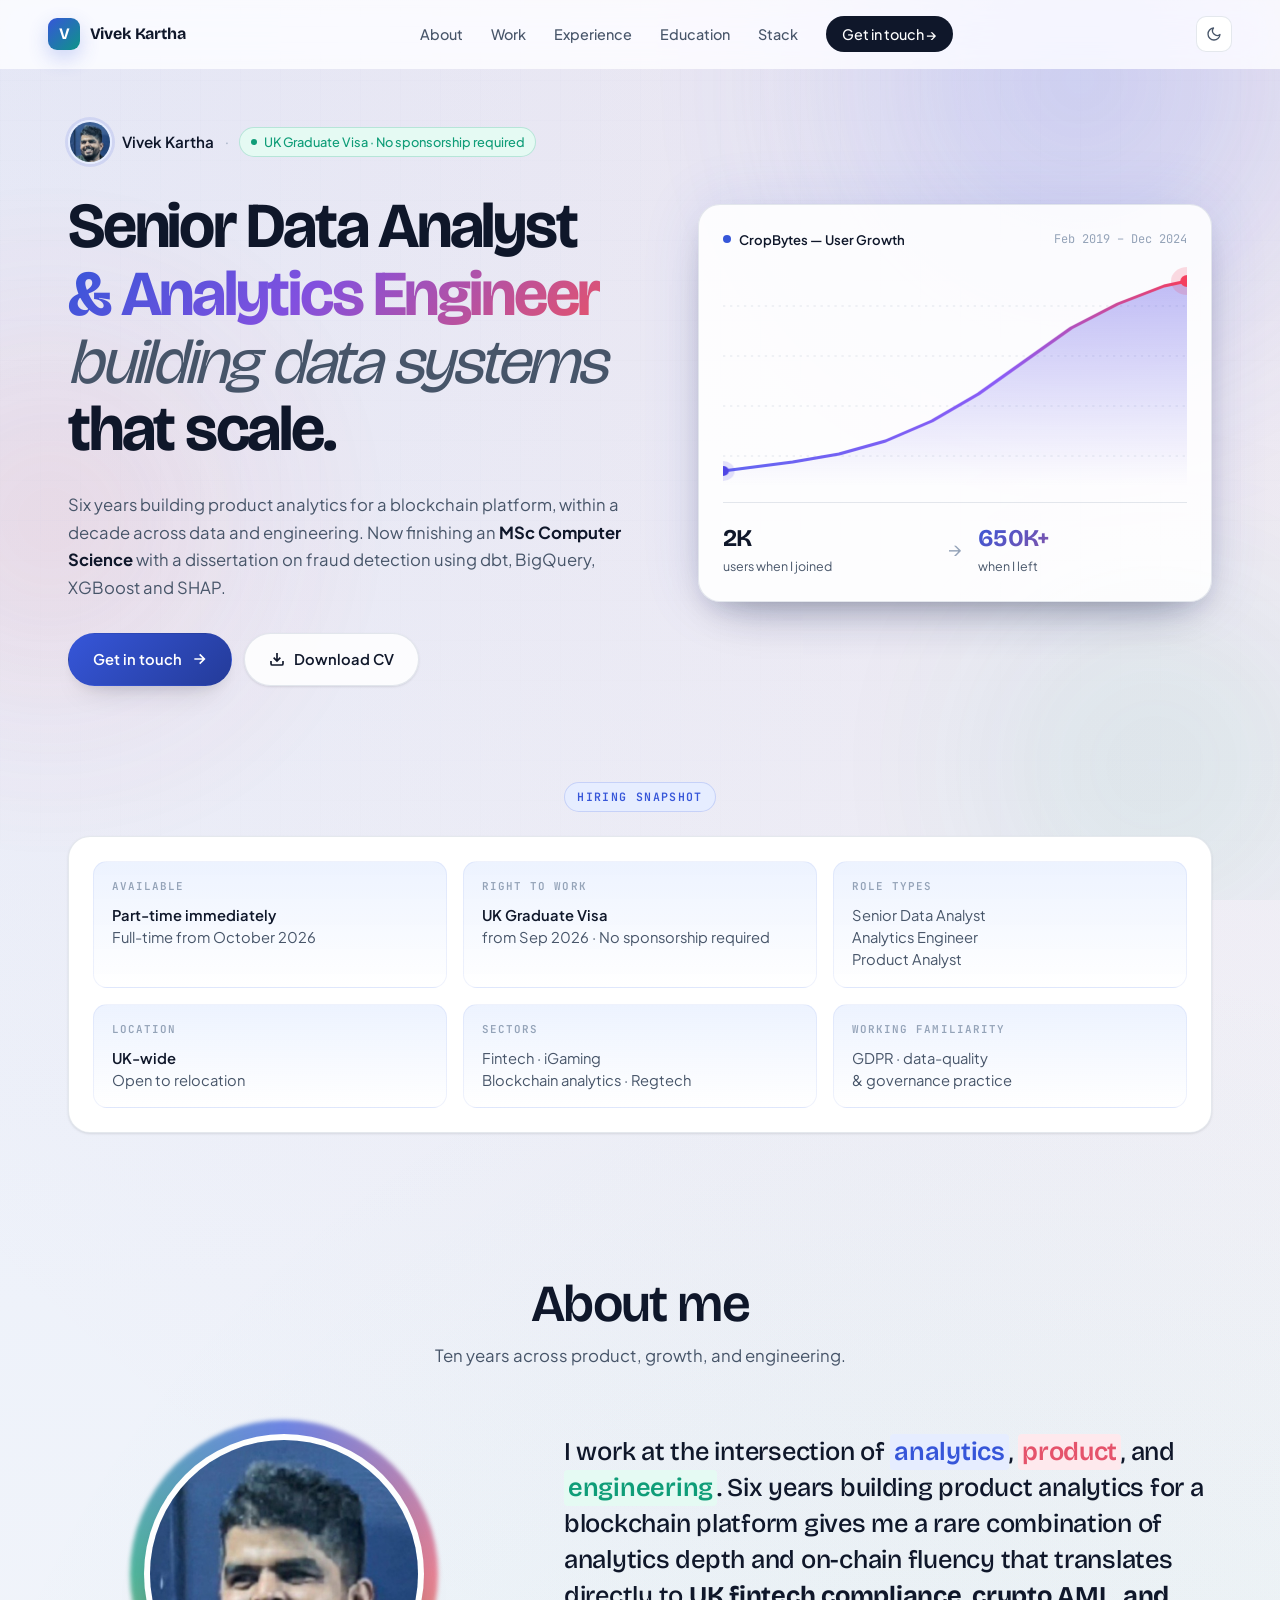
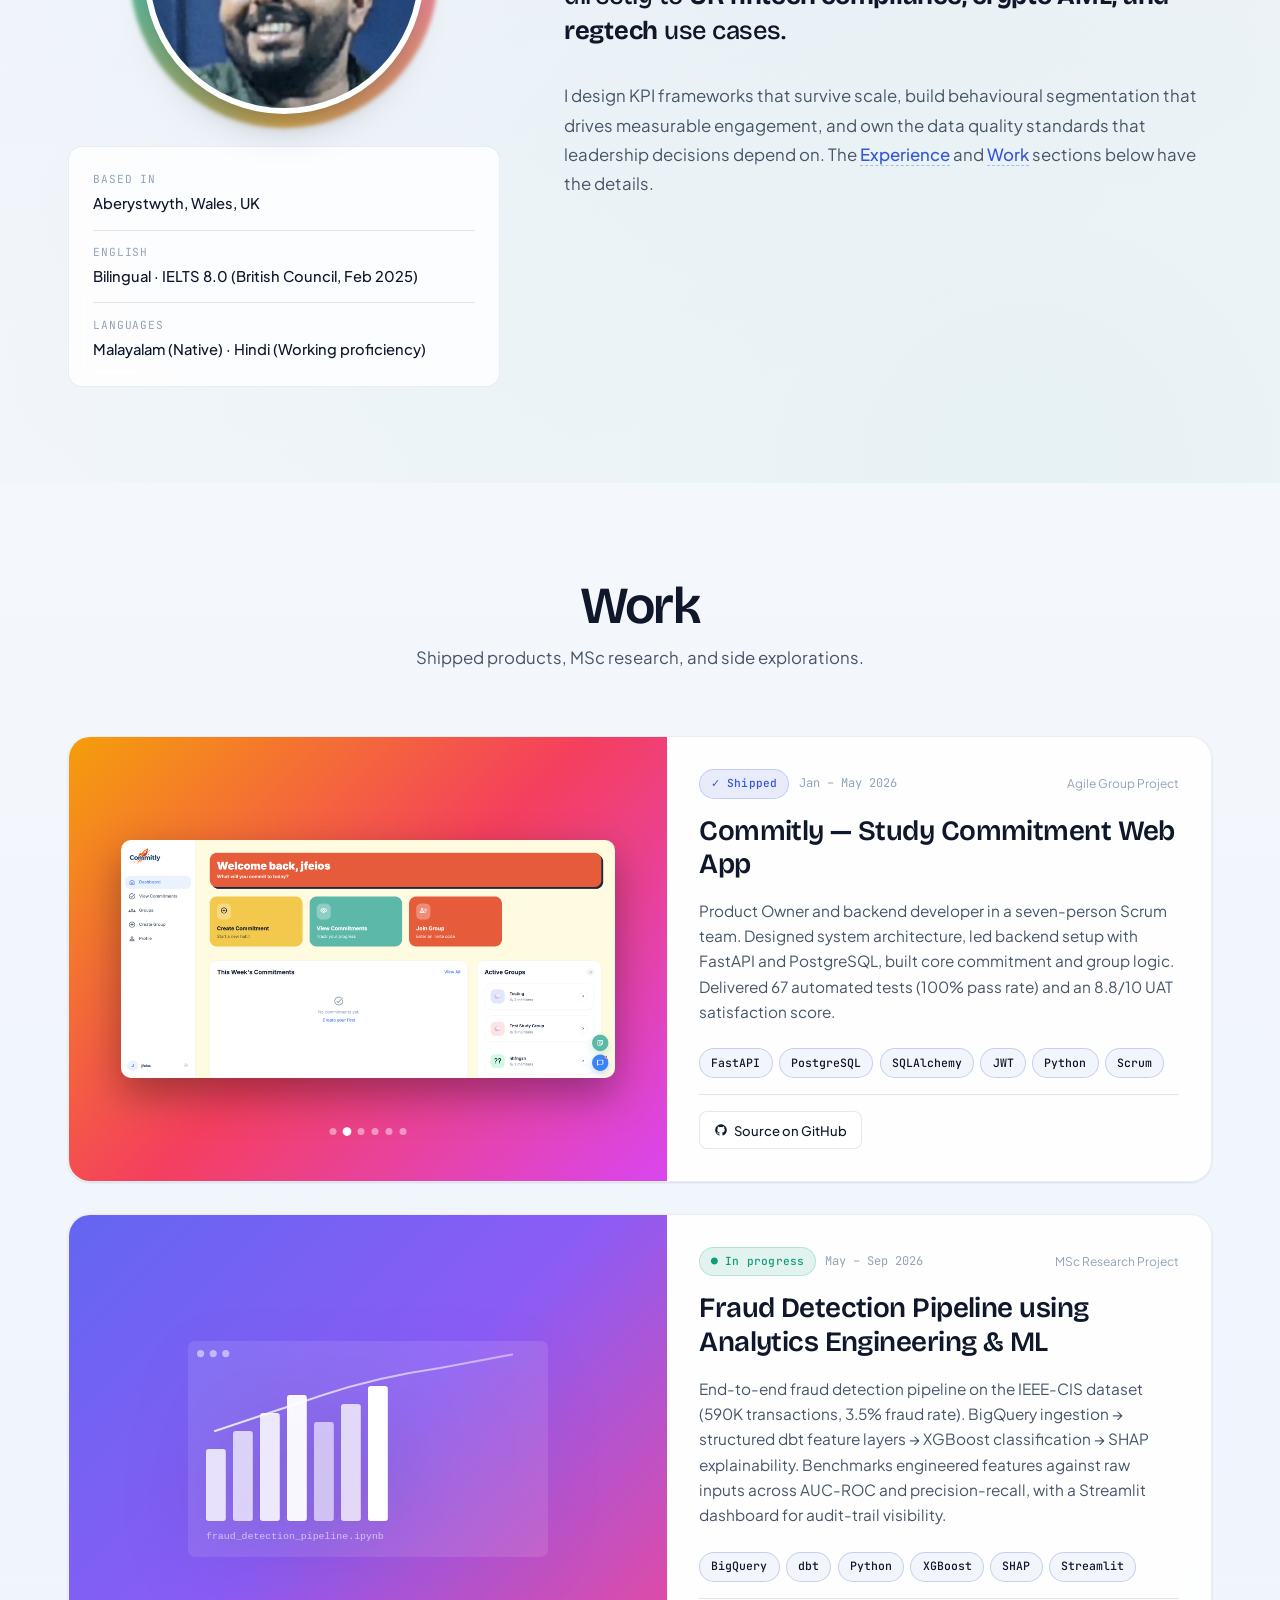
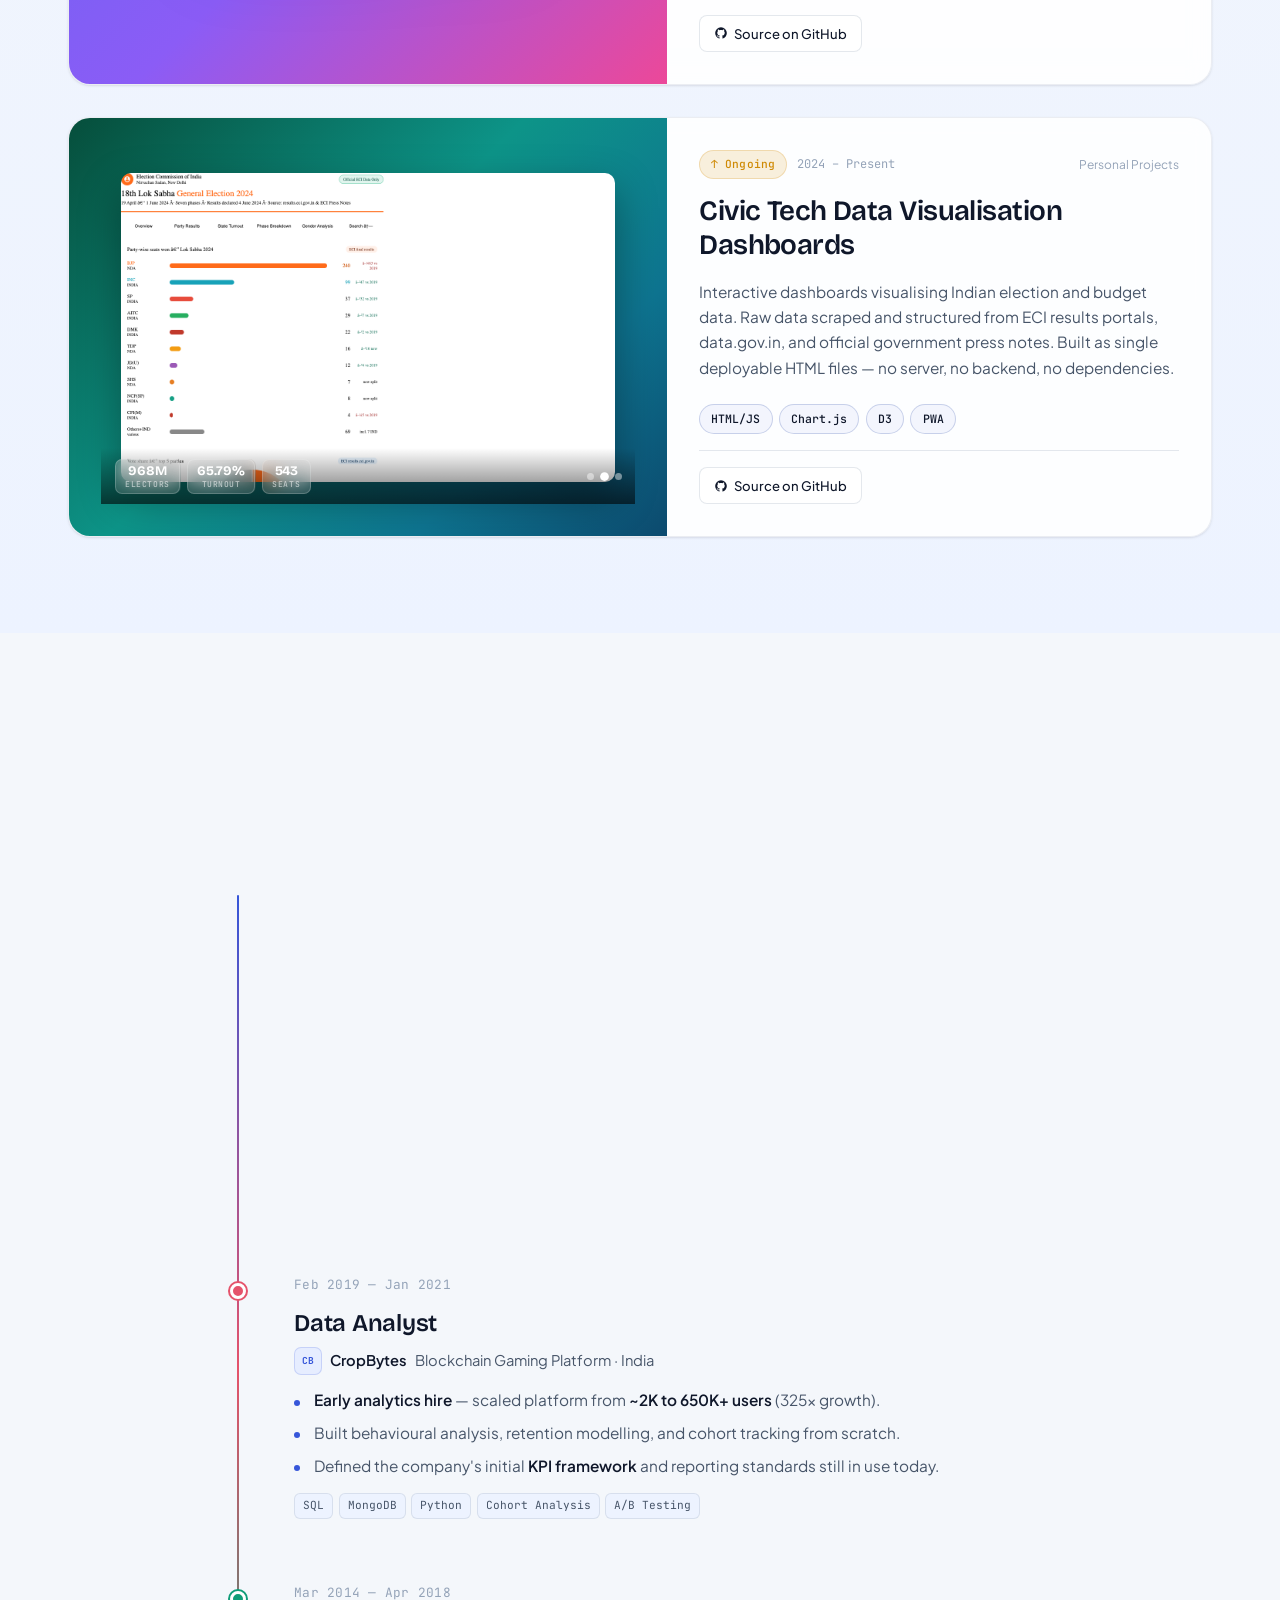
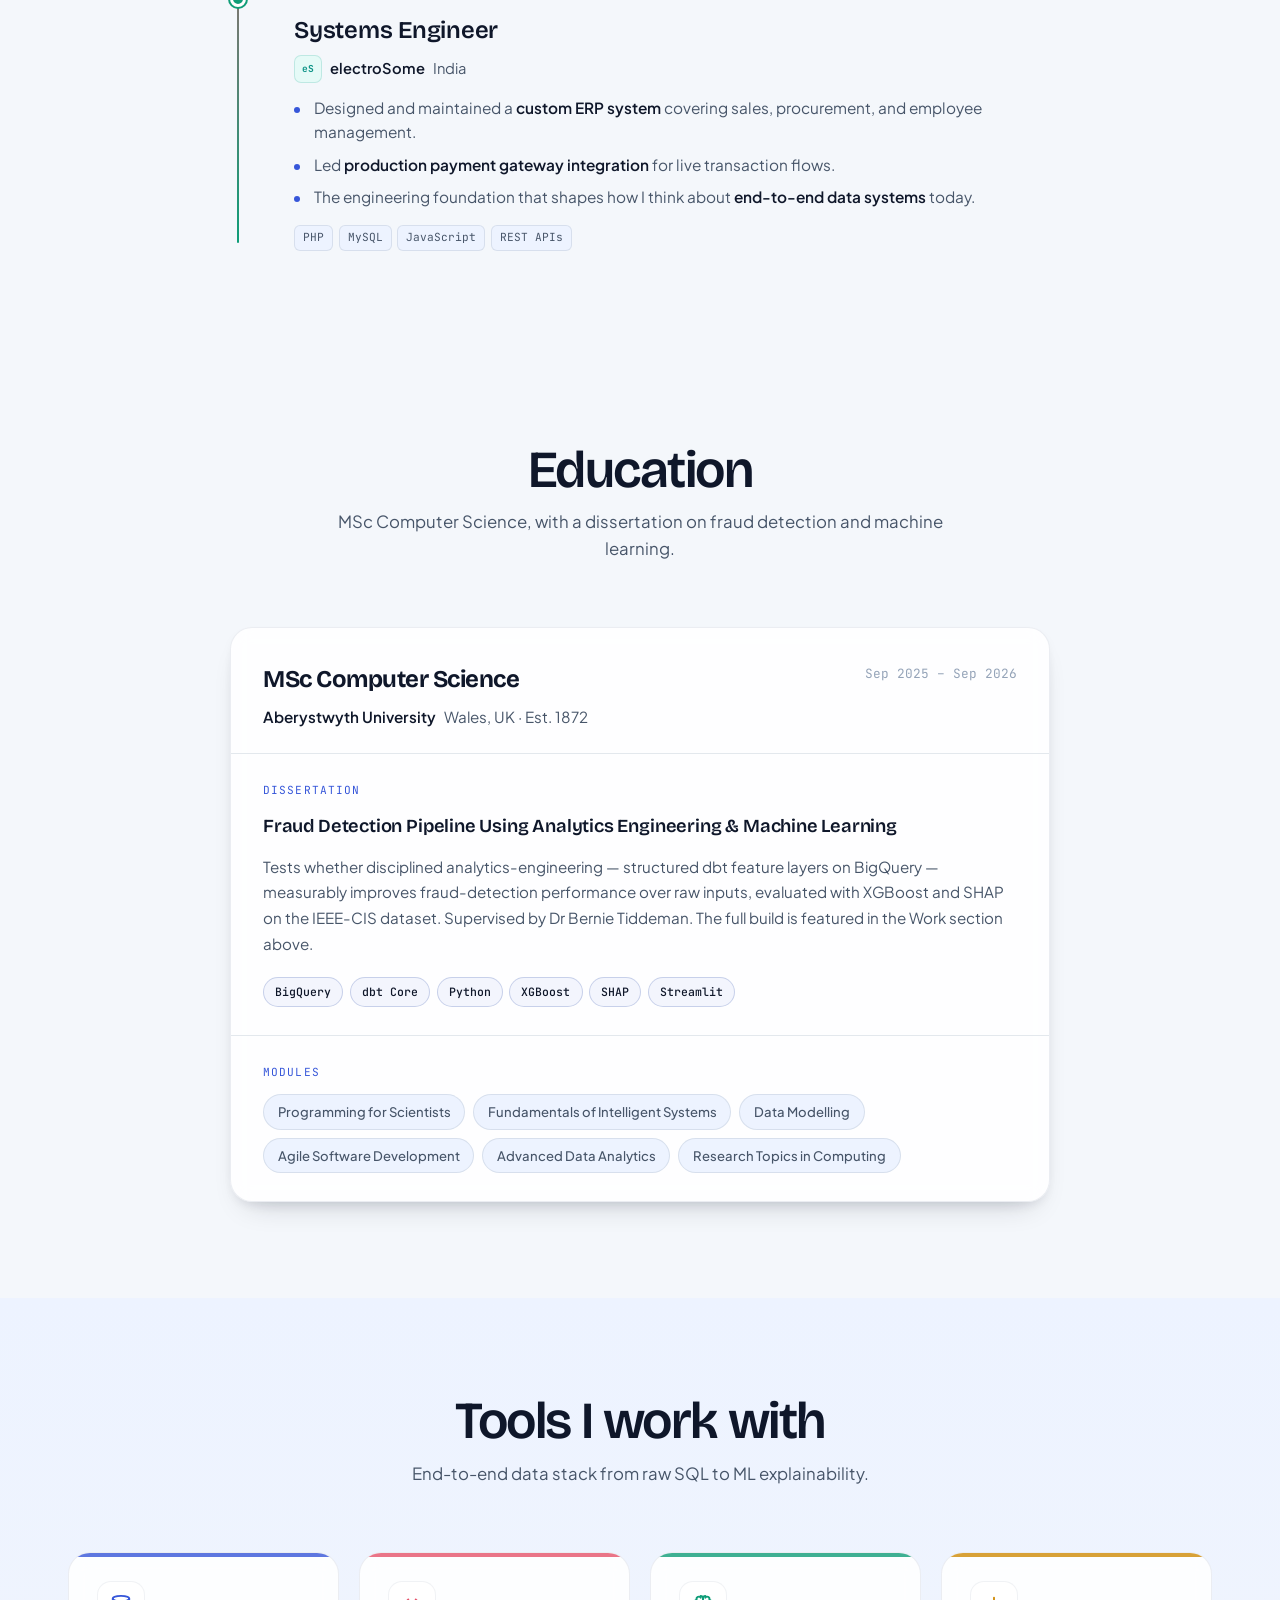
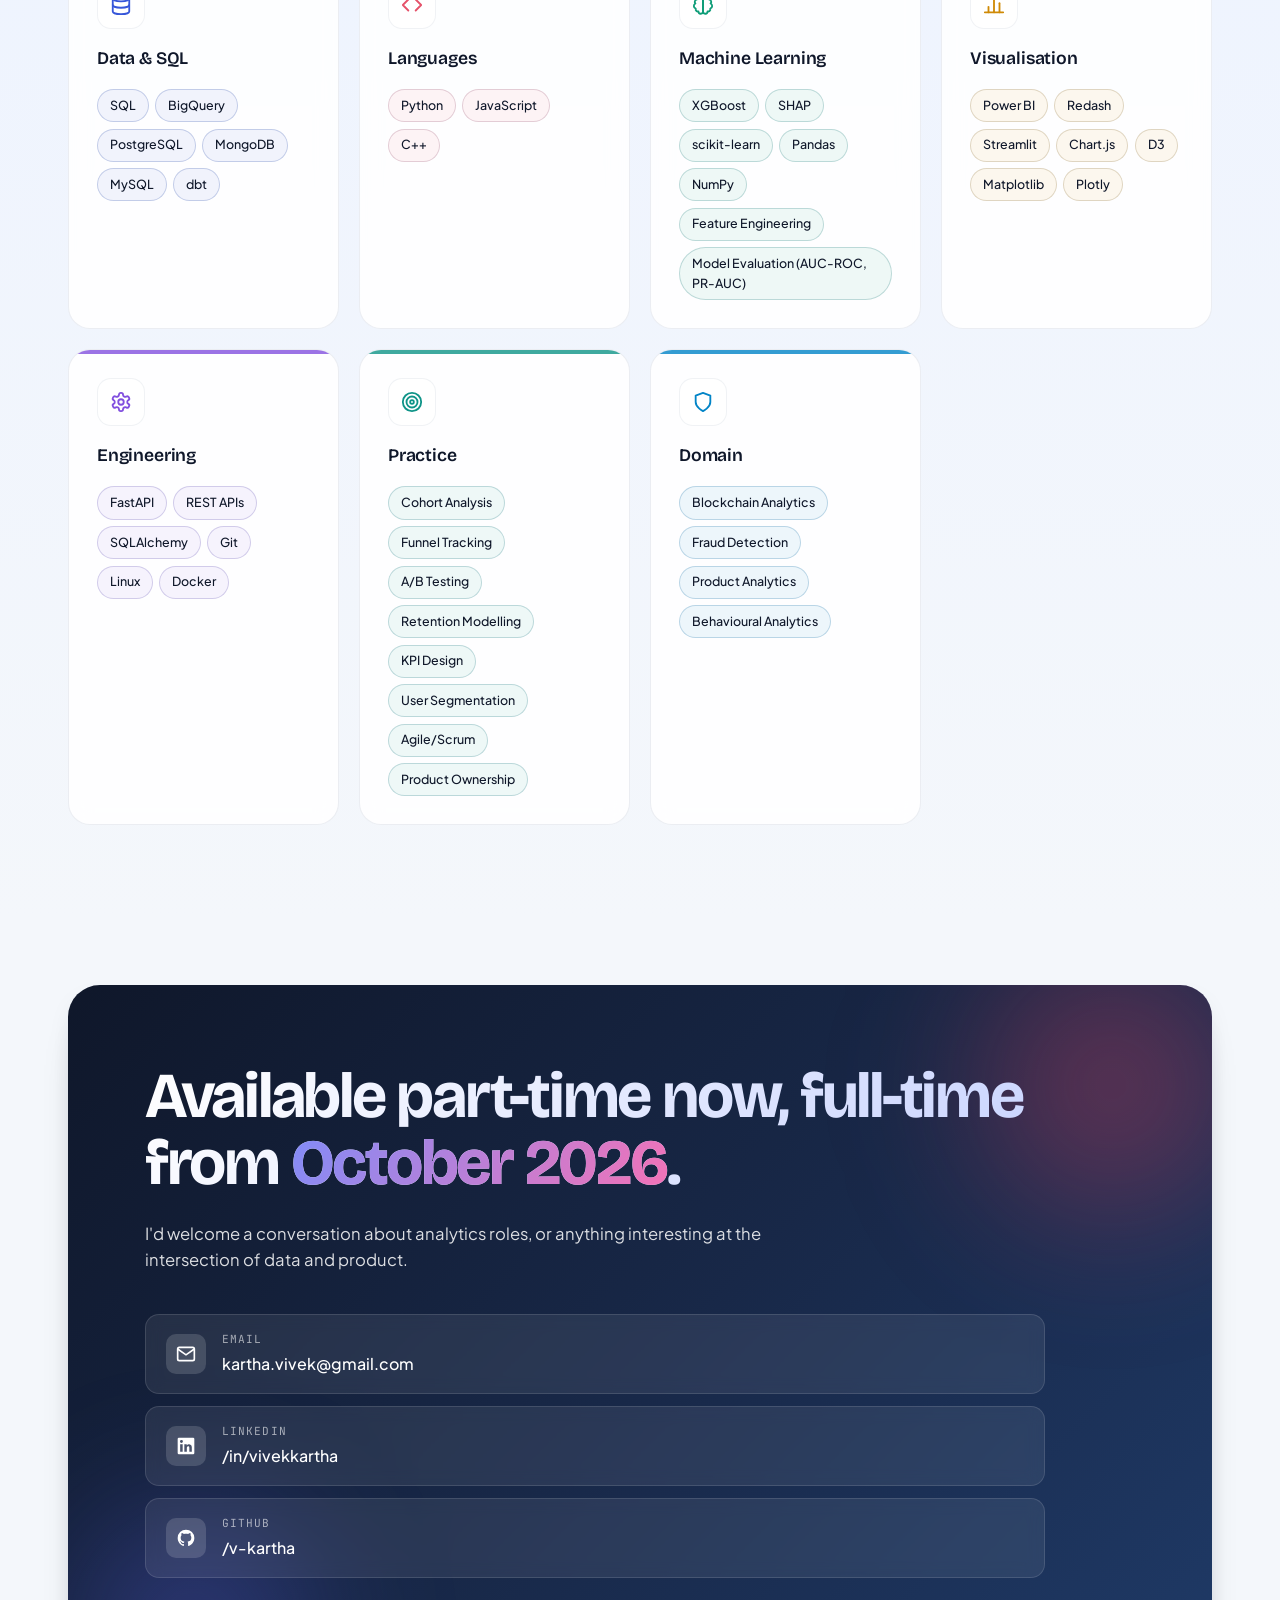
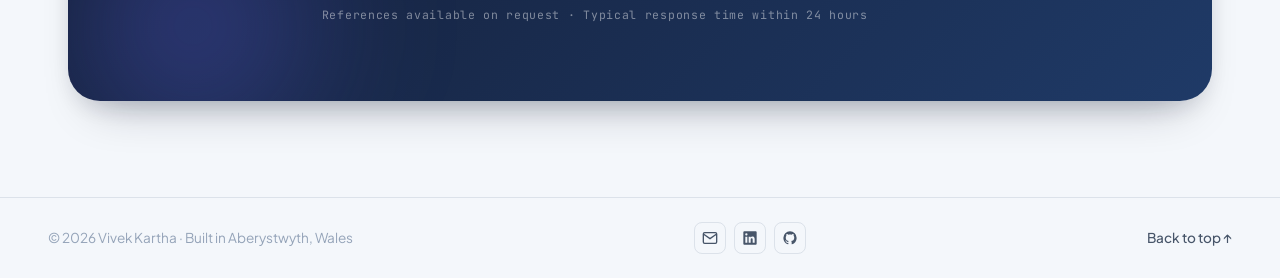
==== commit f919a96c: "Fix hero/About" ====
--- a/index.html
+++ b/index.html
@@ -147,7 +147,7 @@
           <span class="hero-line">that scale.</span>
         </h1>
         <p class="hero-sub">
-          Ten years building product analytics for blockchain platforms. Now finishing an <strong>MSc Computer Science</strong> with a dissertation on fraud detection using dbt, BigQuery, XGBoost and SHAP.
+          Six years building product analytics for a blockchain platform, within a decade across data and engineering. Now finishing an <strong>MSc Computer Science</strong> with a dissertation on fraud detection using dbt, BigQuery, XGBoost and SHAP.
         </p>
         <div class="hero-cta">
           <a href="#contact" class="btn btn-primary">
@@ -257,7 +257,7 @@
       </div>
       <div class="snap-card">
         <div class="snap-label">Working familiarity</div>
-        <div class="snap-value">GDPR · UK regulated-sector data<br/>practices (FCA, UKGC frameworks)</div>
+        <div class="snap-value">GDPR · data-quality<br/>&amp; governance practice</div>
       </div>
     </div>
   </section>
@@ -455,7 +455,7 @@
   <section class="section" id="experience">
     <div class="section-head">
       <h2 class="section-title">Experience</h2>
-      <p class="section-sub">Ten years across product analytics, systems engineering, and analytics leadership.</p>
+      <p class="section-sub">A decade spanning systems engineering to analytics leadership.</p>
     </div>
 
     <div class="timeline">
@@ -543,7 +543,7 @@
       <div class="edu-dissertation">
         <div class="edu-dissertation-label">Dissertation</div>
         <p class="edu-dissertation-title">Fraud Detection Pipeline Using Analytics Engineering &amp; Machine Learning</p>
-        <p class="edu-dissertation-desc">Production-style fraud detection pipeline on the IEEE-CIS dataset (590K transactions, 3.5% fraud rate). BigQuery ingestion → structured dbt feature layers → XGBoost classification → SHAP explainability. Benchmarks engineered features against raw inputs on AUC-ROC and precision-recall. Supervised by Dr Bernie Tiddeman.</p>
+        <p class="edu-dissertation-desc">Tests whether disciplined analytics-engineering — structured dbt feature layers on BigQuery — measurably improves fraud-detection performance over raw inputs, evaluated with XGBoost and SHAP on the IEEE-CIS dataset. Supervised by Dr Bernie Tiddeman. The full build is featured in the Work section above.</p>
         <div class="edu-stack">
           <span>BigQuery</span><span>dbt Core</span><span>Python</span><span>XGBoost</span><span>SHAP</span><span>Streamlit</span>
         </div>
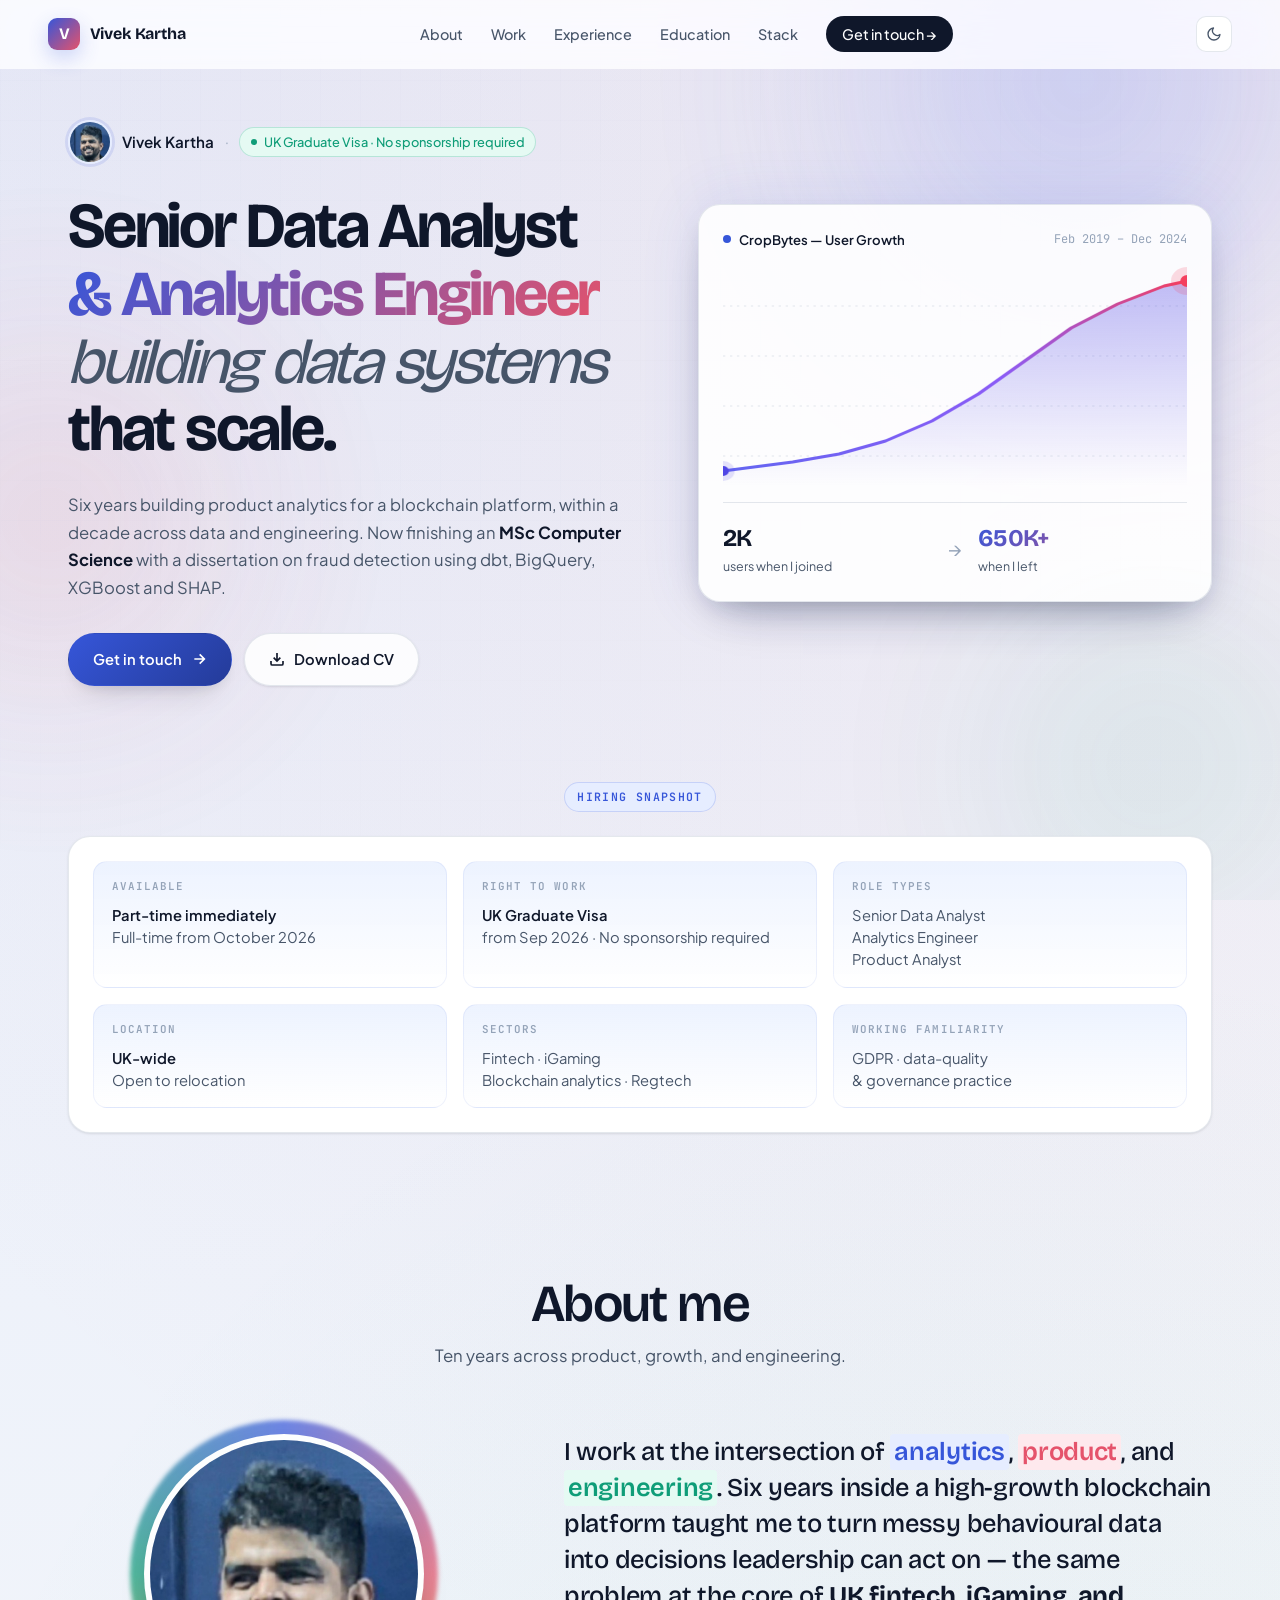
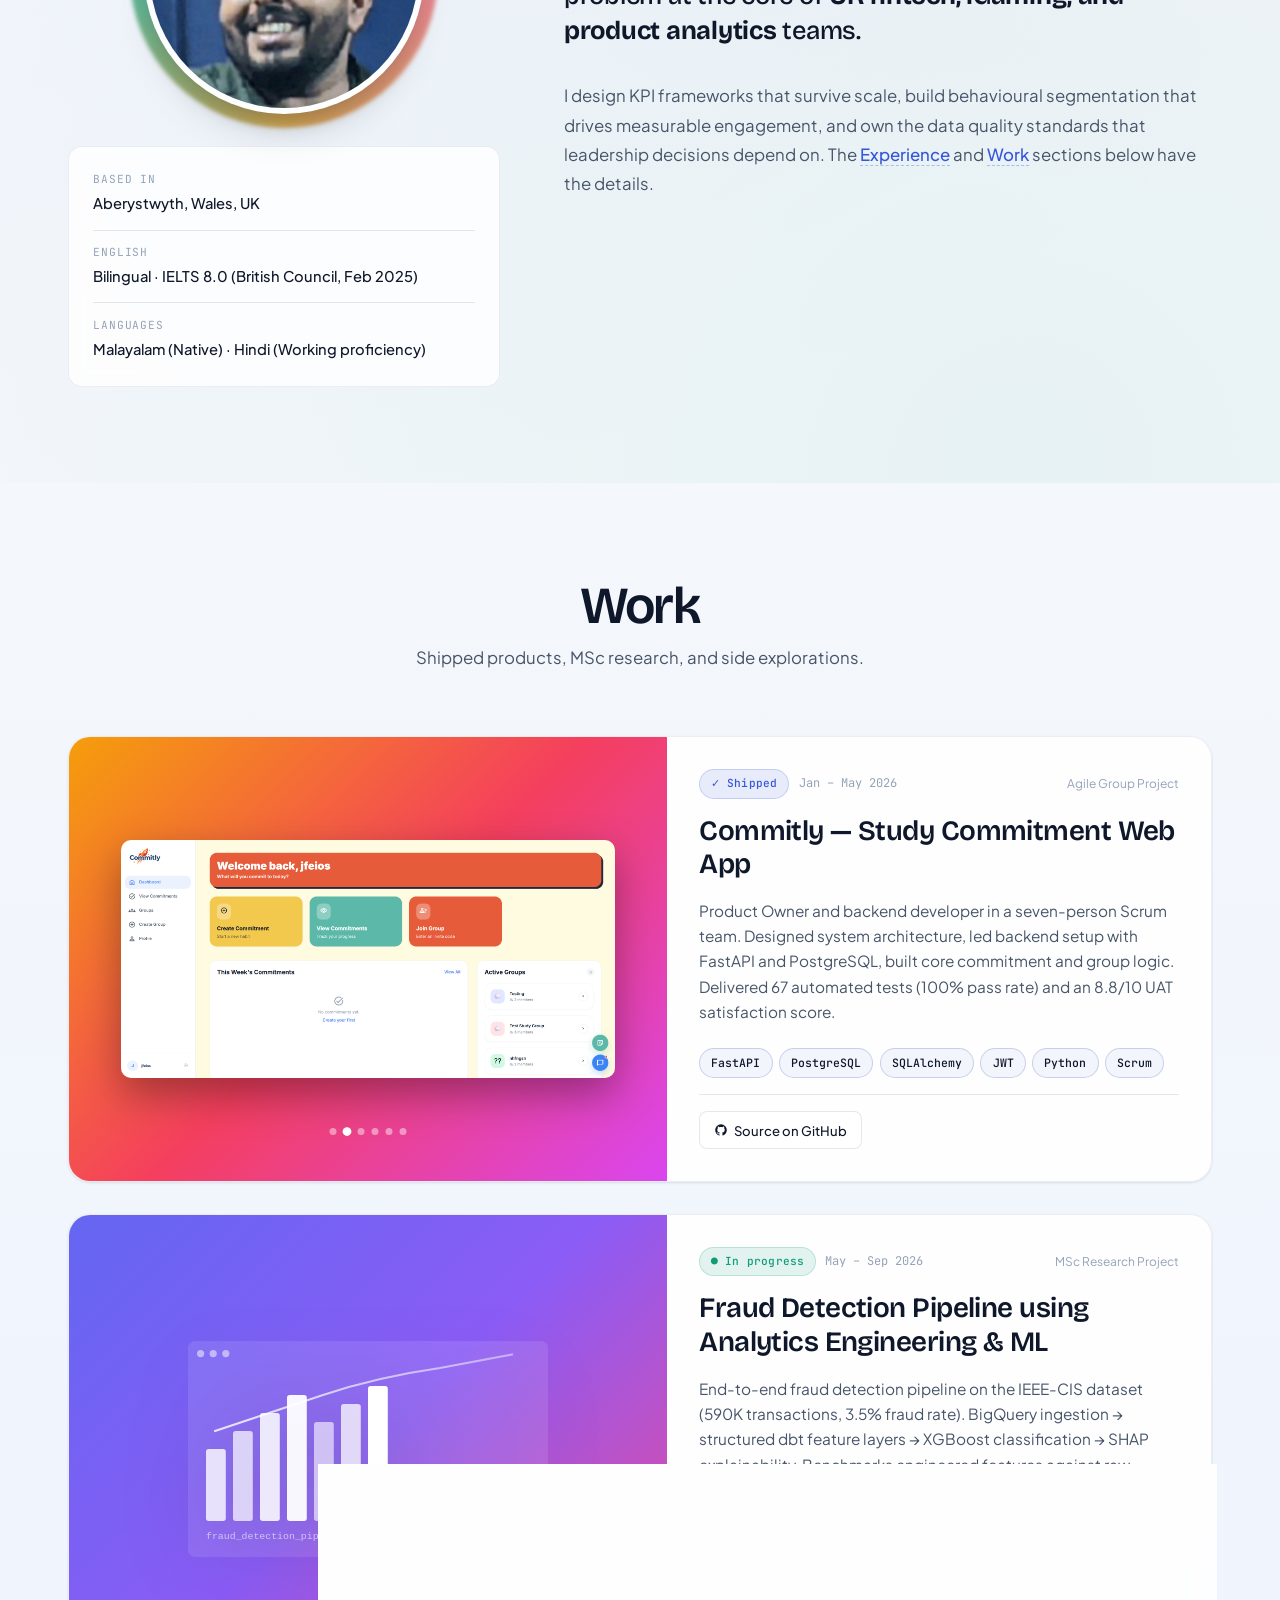
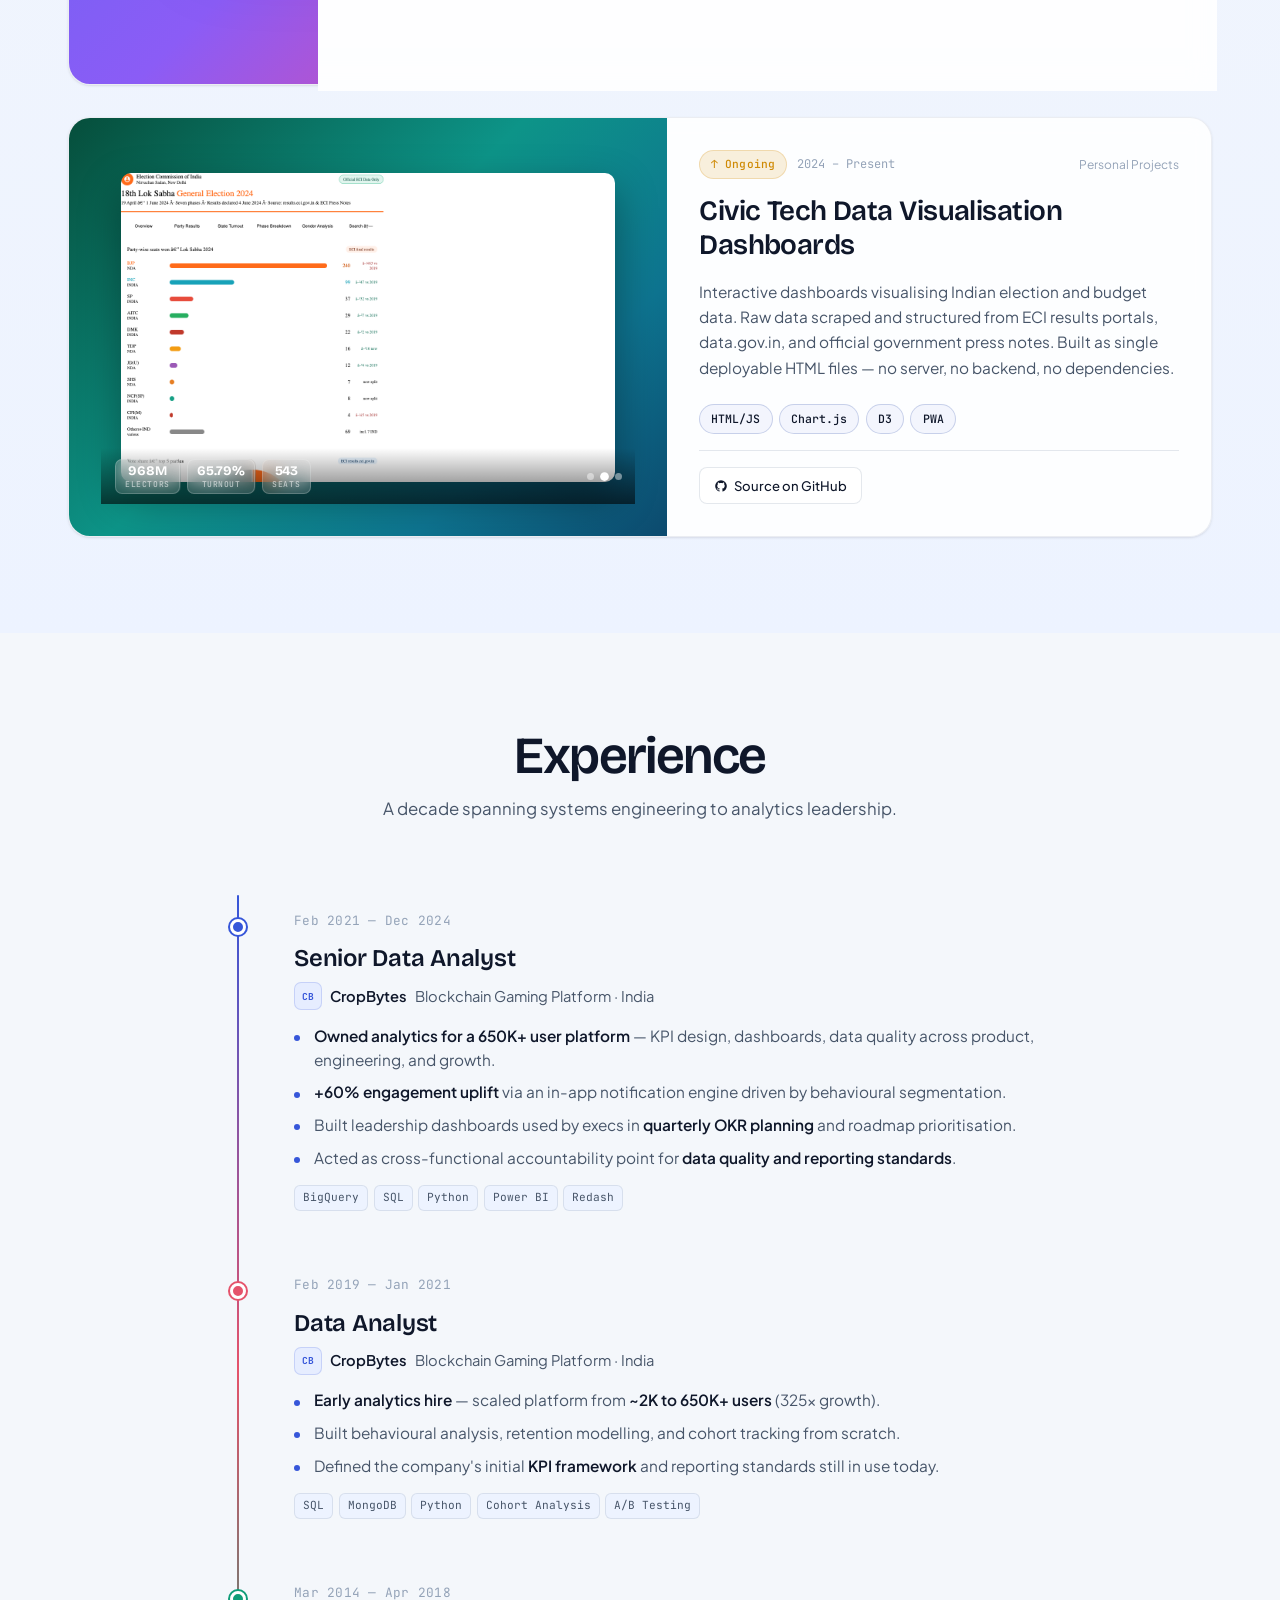
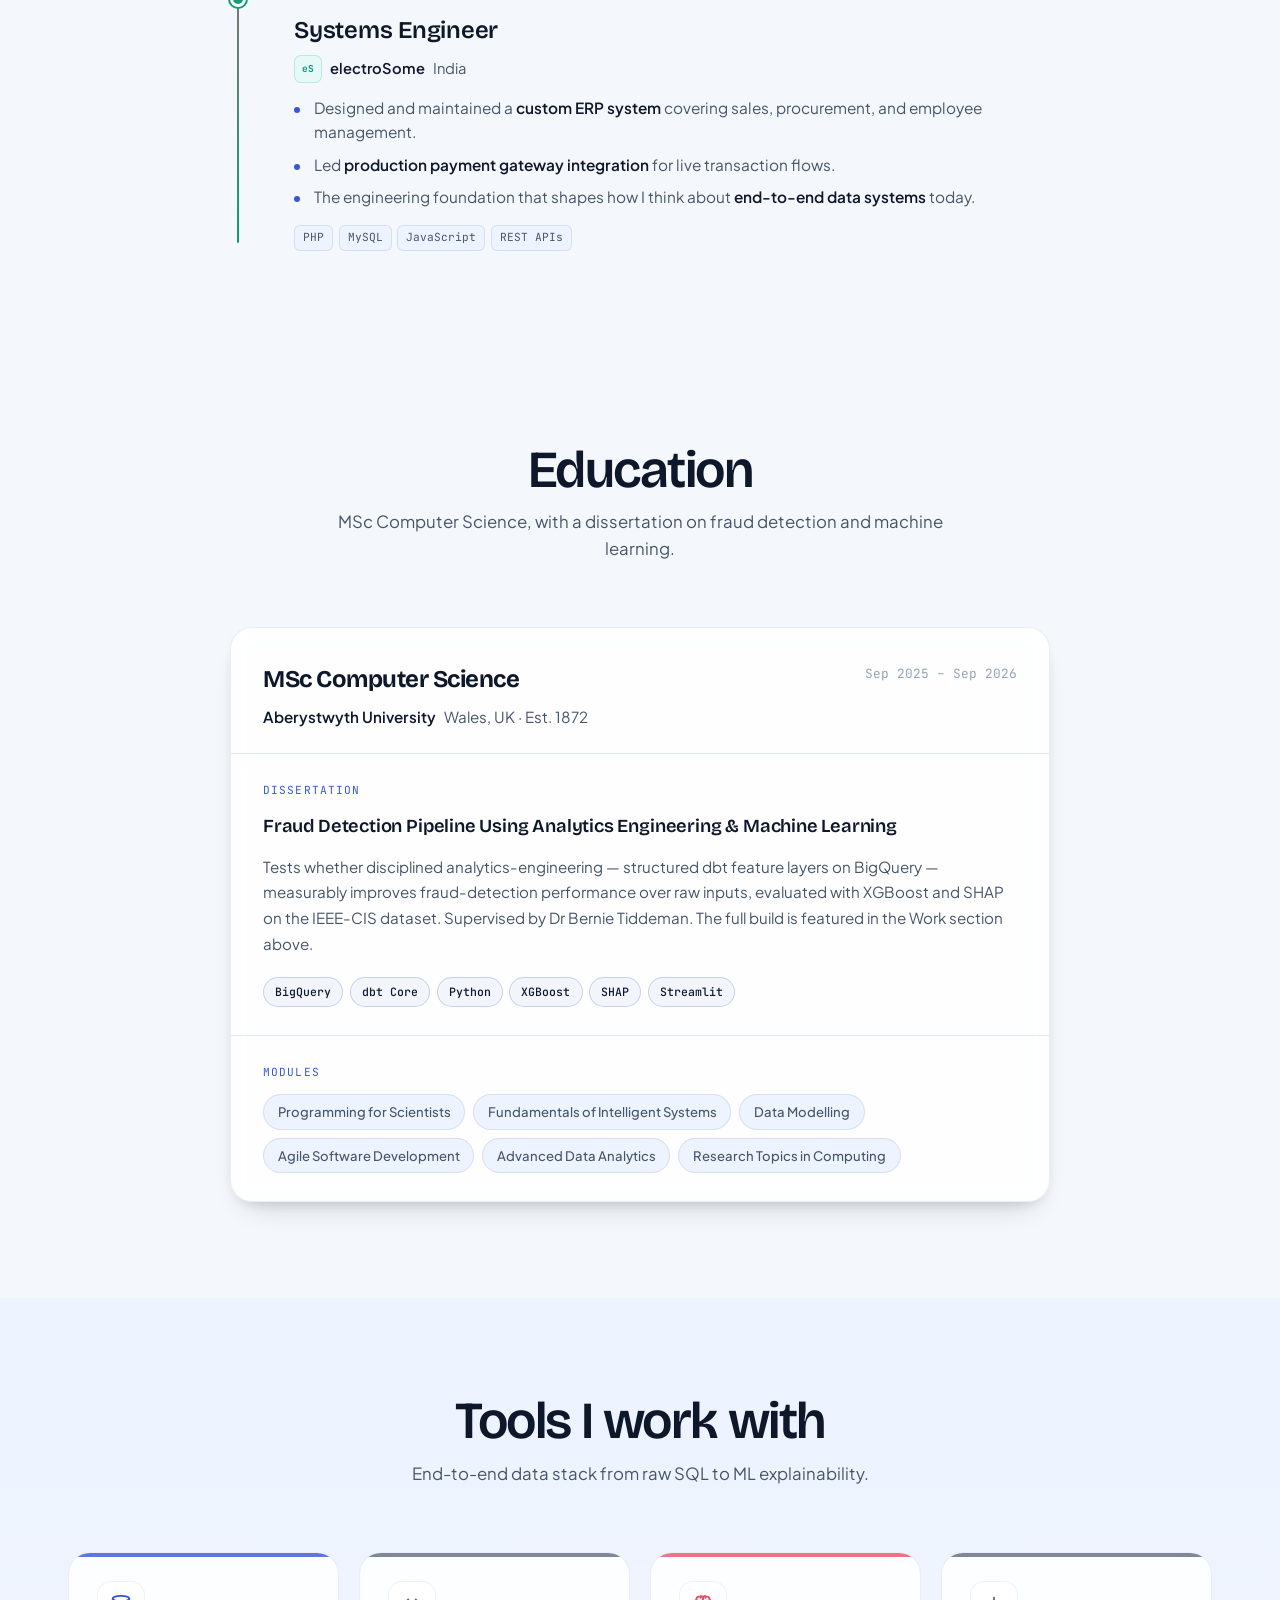
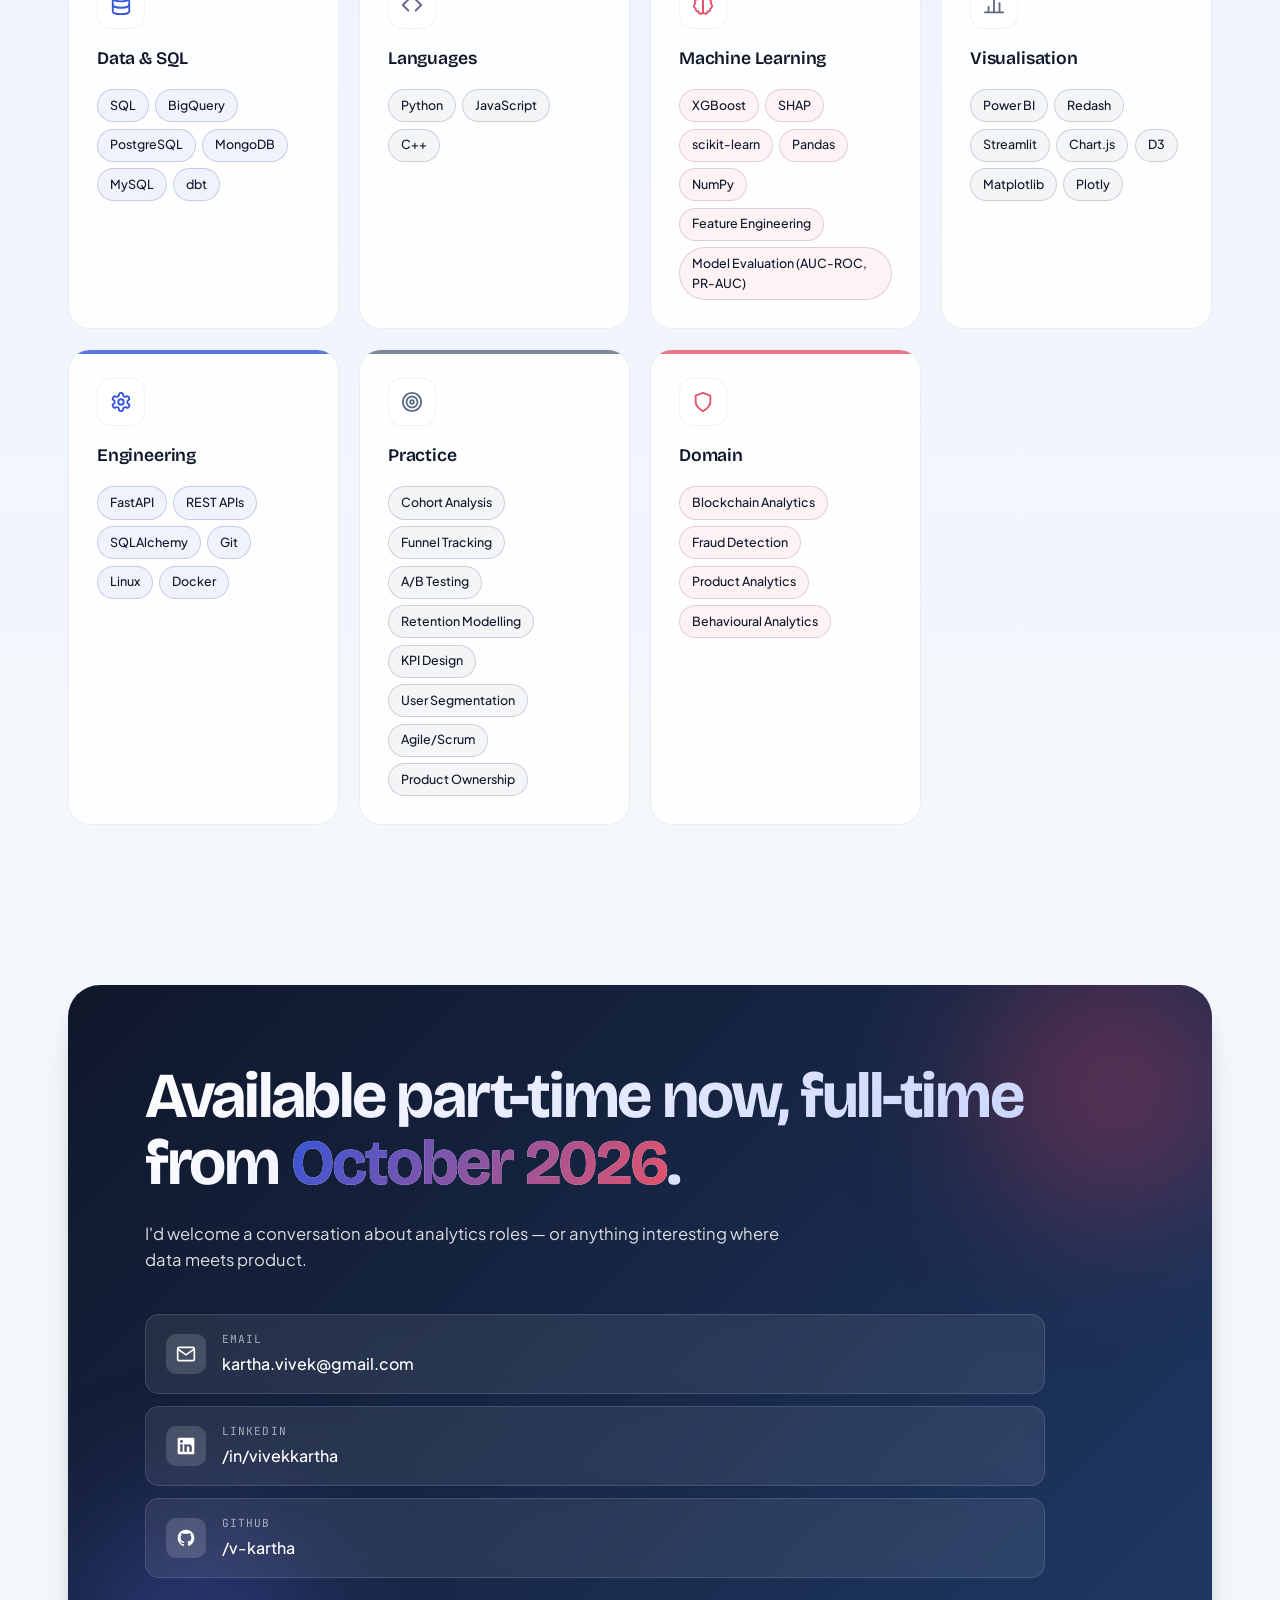
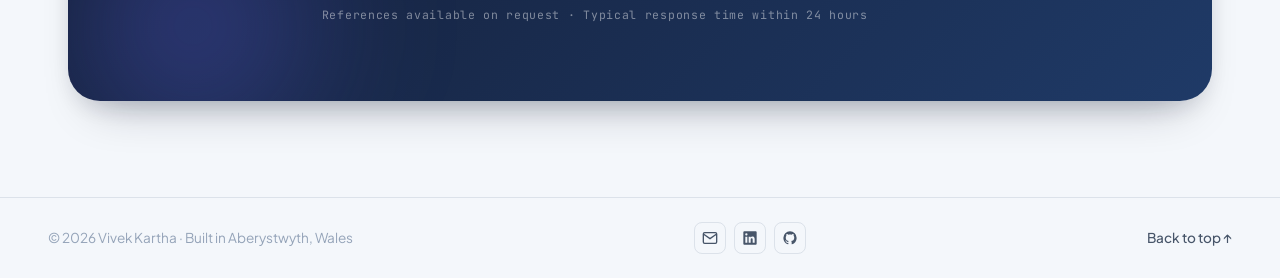
==== commit a1b88e29: "Tighten Stack" ====
--- a/index.html
+++ b/index.html
@@ -297,7 +297,7 @@
 
       <div class="about-body">
         <p class="lead">
-          I work at the intersection of <span class="hl hl-indigo">analytics</span>, <span class="hl hl-coral">product</span>, and <span class="hl hl-mint">engineering</span>. Six years building product analytics for a blockchain platform gives me a rare combination of analytics depth and on-chain fluency that translates directly to <strong>UK fintech compliance, crypto AML, and regtech</strong> use cases.
+          I work at the intersection of <span class="hl hl-indigo">analytics</span>, <span class="hl hl-coral">product</span>, and <span class="hl hl-mint">engineering</span>. Six years inside a high-growth blockchain platform taught me to turn messy behavioural data into decisions leadership can act on — the same problem at the core of <strong>UK fintech, iGaming, and product analytics</strong> teams.
         </p>
         <p>
           I design KPI frameworks that survive scale, build behavioural segmentation that drives measurable engagement, and own the data quality standards that leadership decisions depend on. The <a href="#experience" class="inline-link">Experience</a> and <a href="#work" class="inline-link">Work</a> sections below have the details.
@@ -640,7 +640,7 @@
       <div class="cta-content">
         <h2 class="cta-title">Available part-time now, full-time from <span class="cta-title-hl">October 2026</span>.</h2>
         <p class="cta-sub">
-          I'd welcome a conversation about analytics roles, or anything interesting at the intersection of data and product.
+          I'd welcome a conversation about analytics roles — or anything interesting where data meets product.
         </p>
 
         <div class="cta-links">
--- a/styles.css
+++ b/styles.css
@@ -40,6 +40,9 @@
 
   --sky:          #0284c7;
   --sky-bg:       #e0f2fe;
+
+  --slate:        #5d6b85;
+  --slate-bg:     #eef1f6;
 
   /* Typography */
   --font-display: 'Bricolage Grotesque', 'Plus Jakarta Sans', sans-serif;
@@ -191,7 +194,7 @@
   display: inline-flex;
   align-items: center;
   justify-content: center;
-  background: linear-gradient(135deg, var(--indigo), var(--teal));
+  background: linear-gradient(135deg, var(--indigo), var(--coral));
   color: white;
   border-radius: 9px;
   font-weight: 700;
@@ -405,7 +408,7 @@
 }
 
 .hero-line-grad {
-  background: linear-gradient(135deg, var(--indigo) 0%, var(--purple) 45%, var(--coral) 100%);
+  background: linear-gradient(135deg, var(--indigo) 0%, var(--coral) 100%);
   -webkit-background-clip: text;
   background-clip: text;
   -webkit-text-fill-color: transparent;
@@ -1483,13 +1486,14 @@
   opacity: 0.8;
 }
 
-.stack-card-indigo { --card-color: var(--indigo); }
-.stack-card-coral  { --card-color: var(--coral); }
-.stack-card-mint   { --card-color: var(--mint); }
-.stack-card-amber  { --card-color: var(--amber); }
-.stack-card-purple { --card-color: var(--purple); }
-.stack-card-teal   { --card-color: var(--teal); }
-.stack-card-sky    { --card-color: var(--sky); }
+/* Tightened to a 3-colour system: indigo (brand) · slate (neutral) · coral (accent) */
+.stack-card-indigo { --card-color: var(--indigo); }  /* Data & SQL */
+.stack-card-coral  { --card-color: var(--slate);  }  /* Languages */
+.stack-card-mint   { --card-color: var(--coral);  }  /* Machine Learning */
+.stack-card-amber  { --card-color: var(--slate);  }  /* Visualisation */
+.stack-card-purple { --card-color: var(--indigo); }  /* Engineering */
+.stack-card-teal   { --card-color: var(--slate);  }  /* Practice */
+.stack-card-sky    { --card-color: var(--coral);  }  /* Domain */
 
 .stack-card:hover {
   transform: translateY(-4px);
@@ -2008,12 +2012,12 @@
 
 /* Stack card color-matched icons */
 .stack-card-indigo .stack-icon { color: var(--indigo); }
-.stack-card-coral  .stack-icon { color: var(--coral); }
-.stack-card-mint   .stack-icon { color: var(--mint); }
-.stack-card-amber  .stack-icon { color: var(--amber); }
-.stack-card-purple .stack-icon { color: var(--purple); }
-.stack-card-teal   .stack-icon { color: var(--teal); }
-.stack-card-sky    .stack-icon { color: var(--sky); }
+.stack-card-coral  .stack-icon { color: var(--slate); }
+.stack-card-mint   .stack-icon { color: var(--coral); }
+.stack-card-amber  .stack-icon { color: var(--slate); }
+.stack-card-purple .stack-icon { color: var(--indigo); }
+.stack-card-teal   .stack-icon { color: var(--slate); }
+.stack-card-sky    .stack-icon { color: var(--coral); }
 
 /* Fix float card z-index on mobile */
 @media (max-width: 600px) {
@@ -2403,7 +2407,7 @@
    CTA TITLE HIGHLIGHT
    ========================================================= */
 .cta-title-hl {
-  background: linear-gradient(120deg, #818cf8, #f472b6);
+  background: linear-gradient(120deg, var(--indigo), var(--coral));
   -webkit-background-clip: text;
   background-clip: text;
   color: transparent;
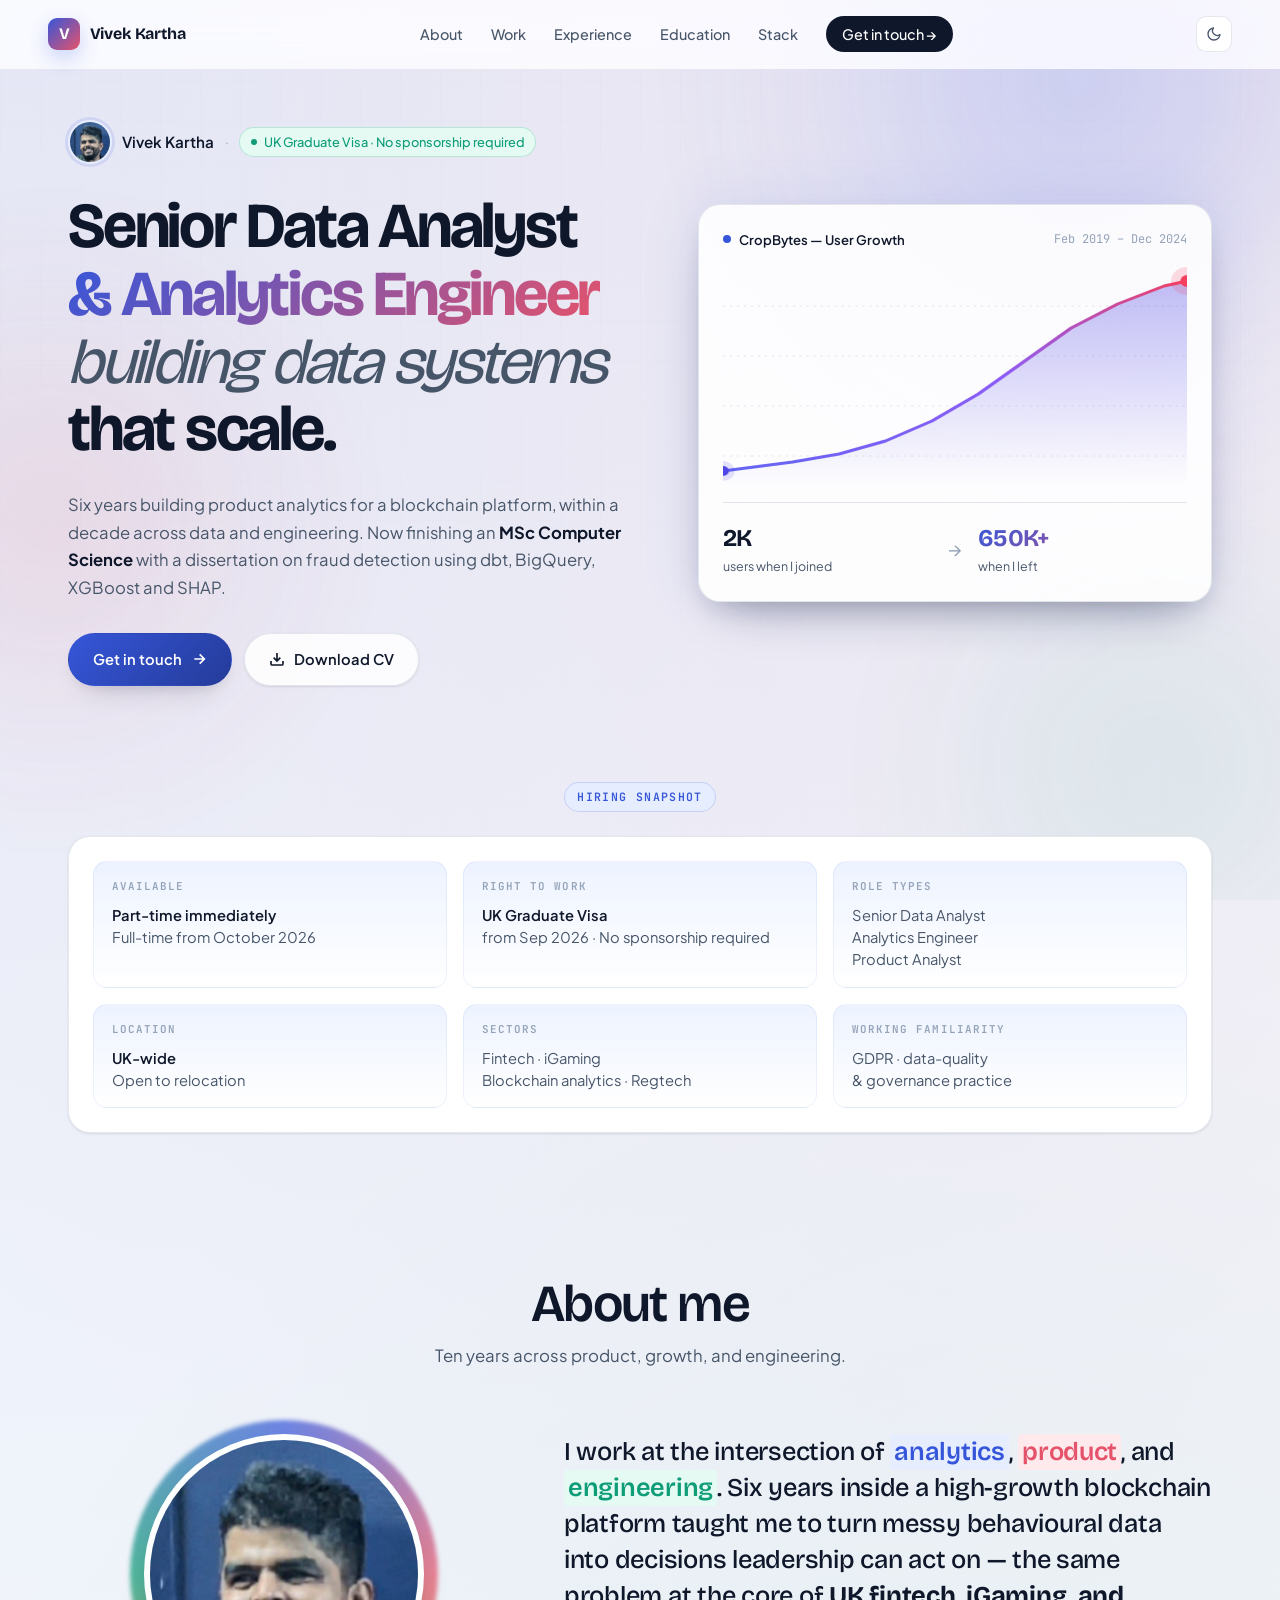
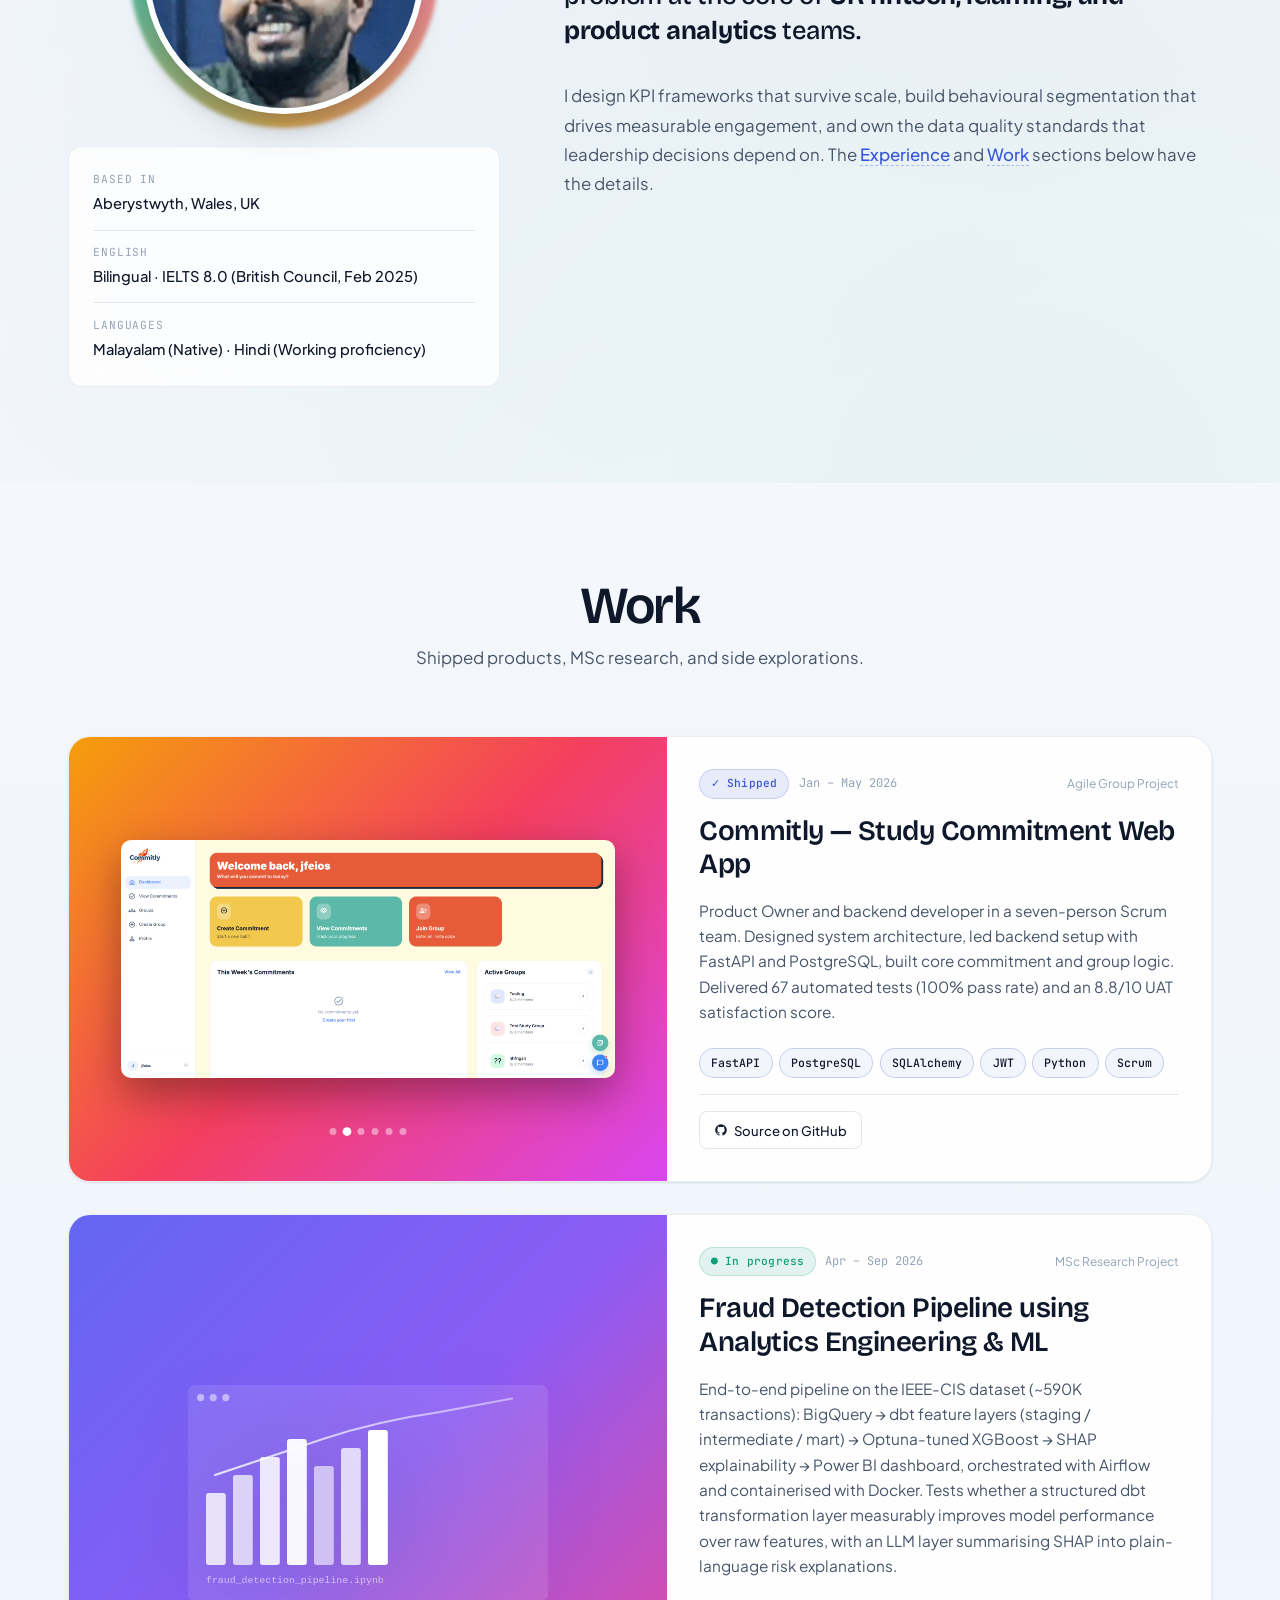
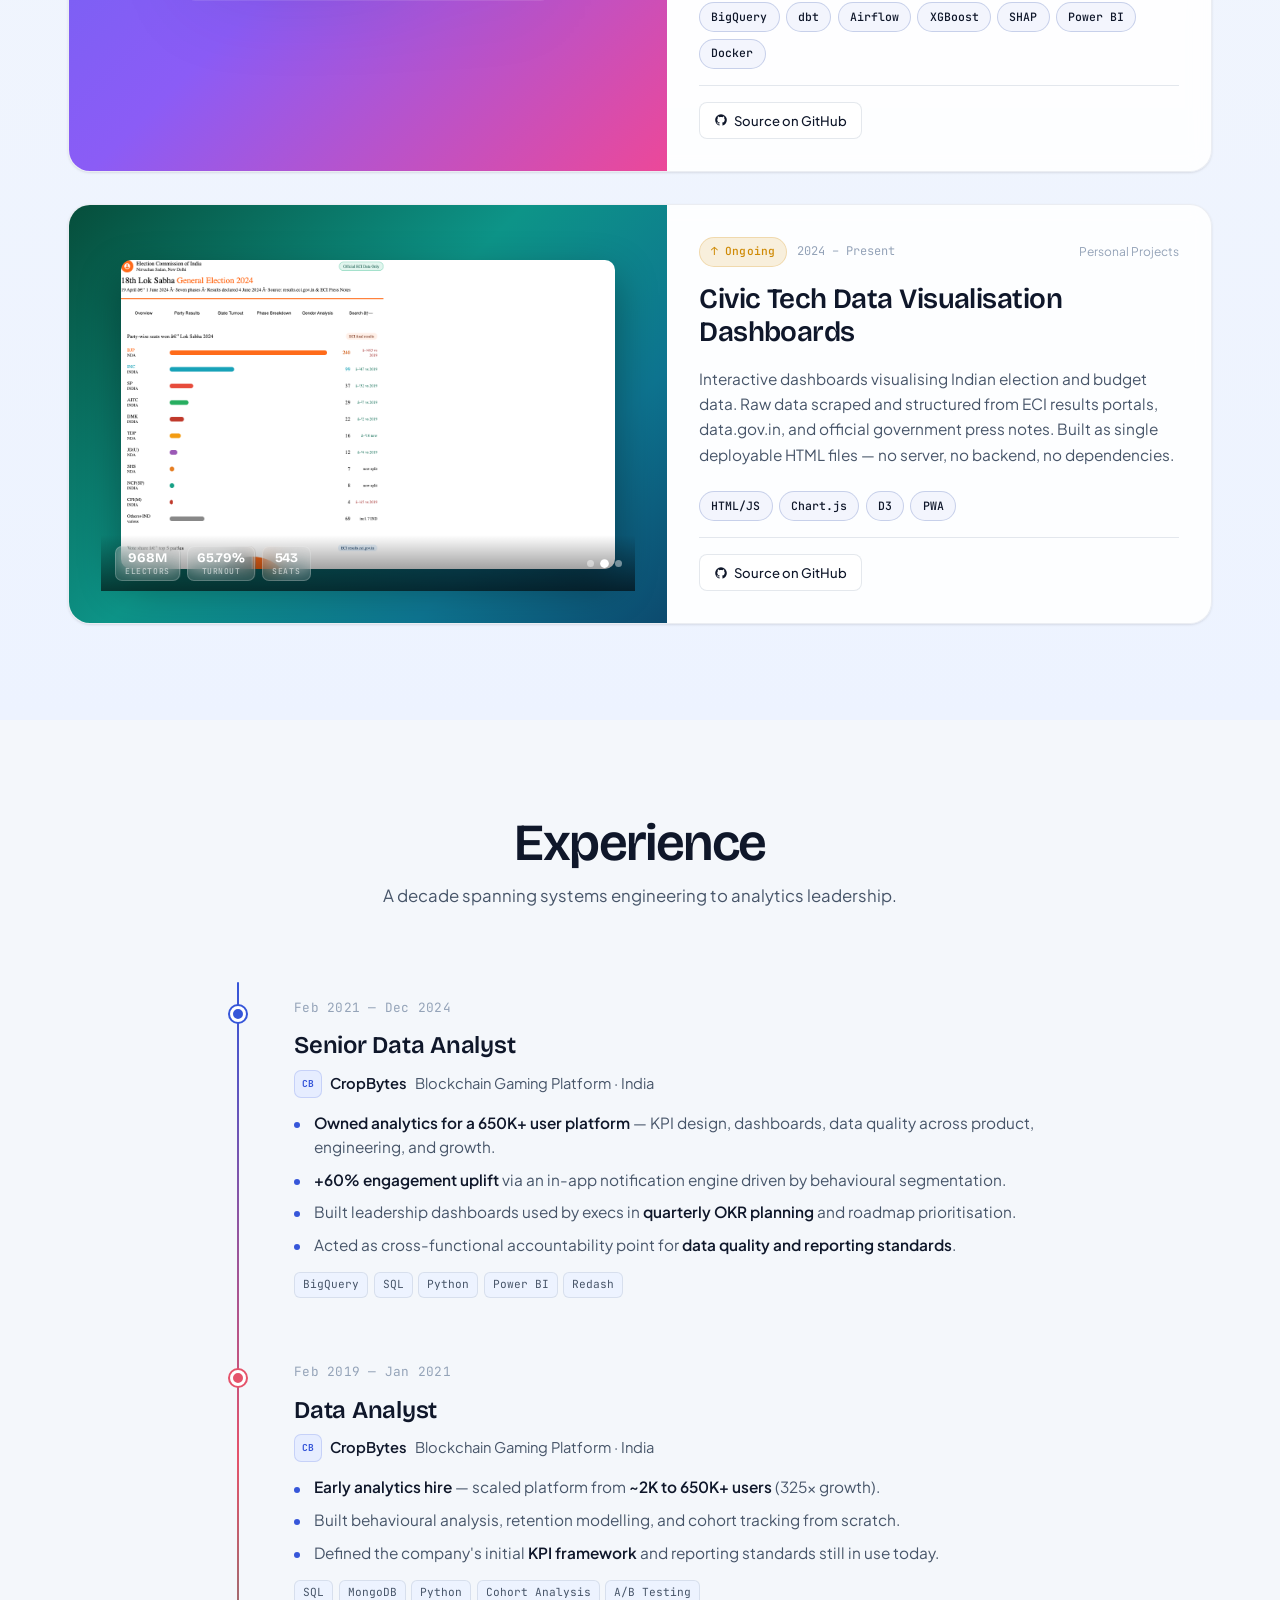
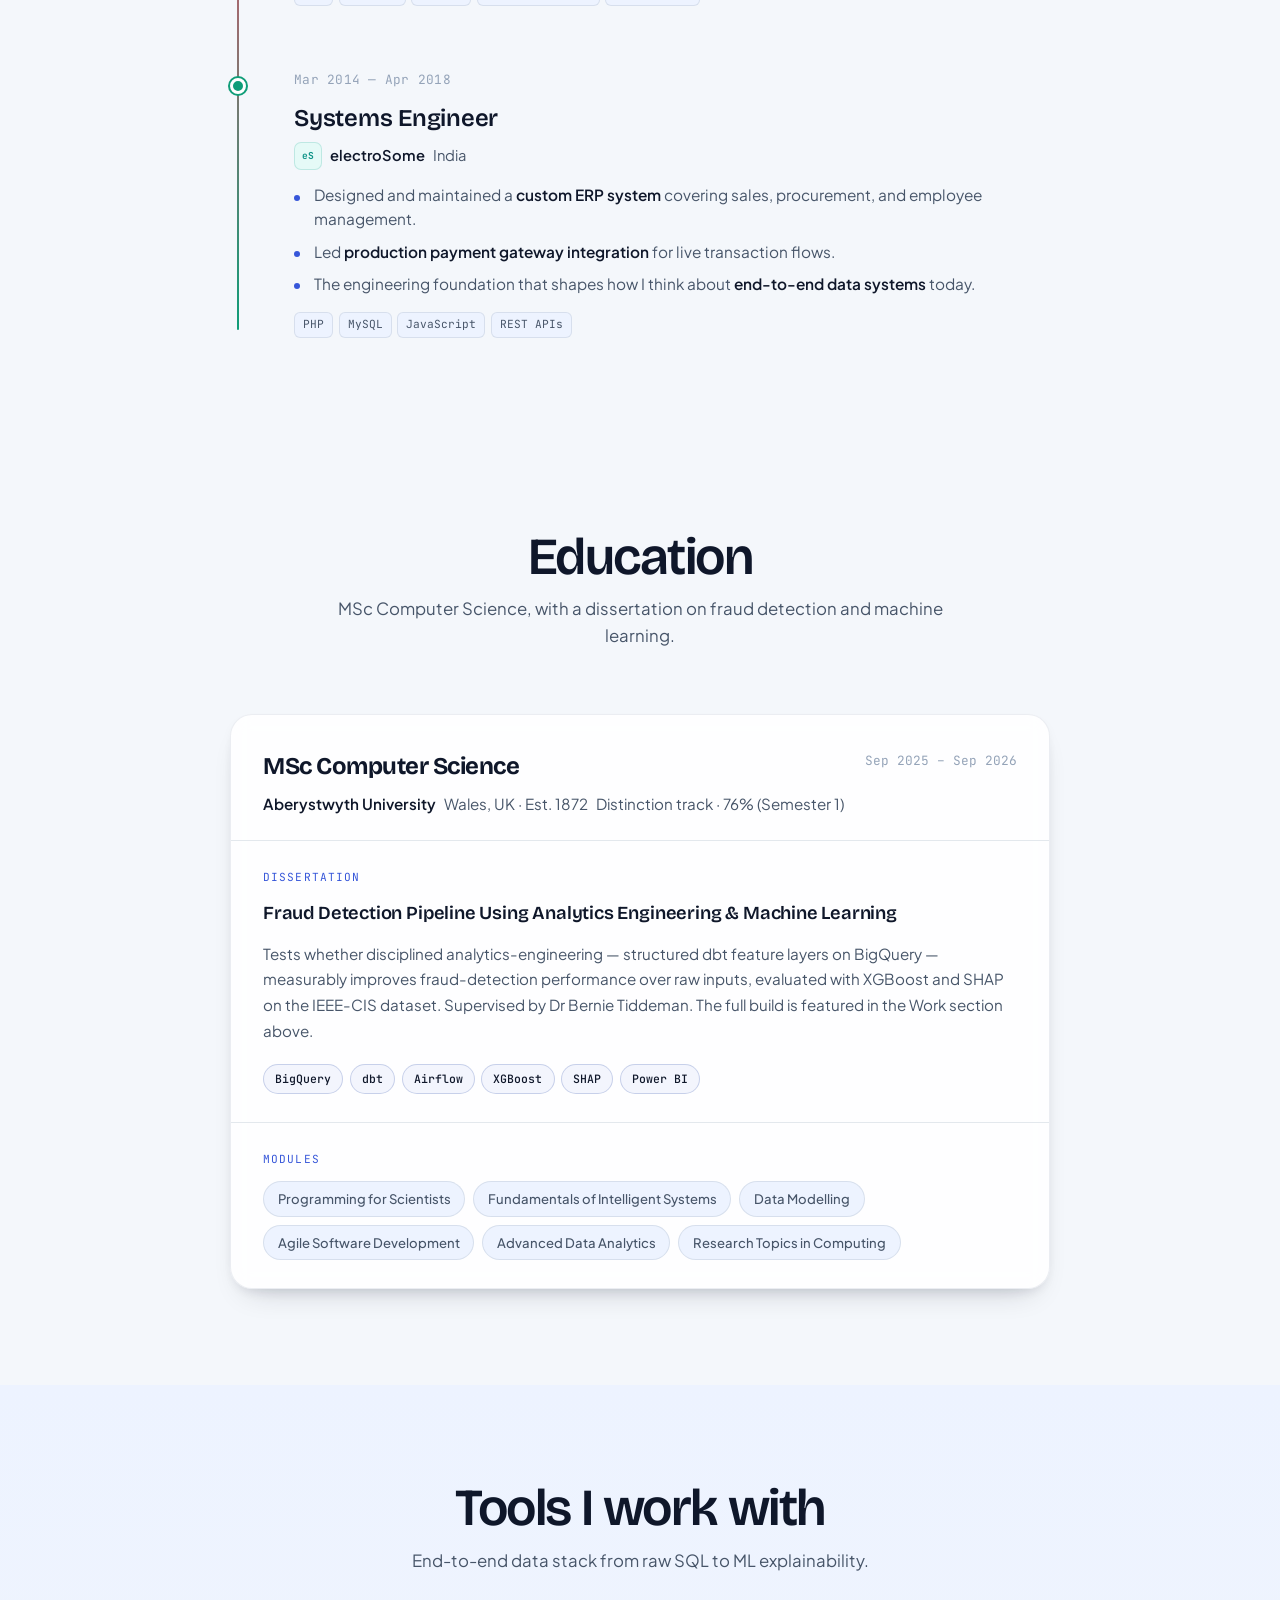
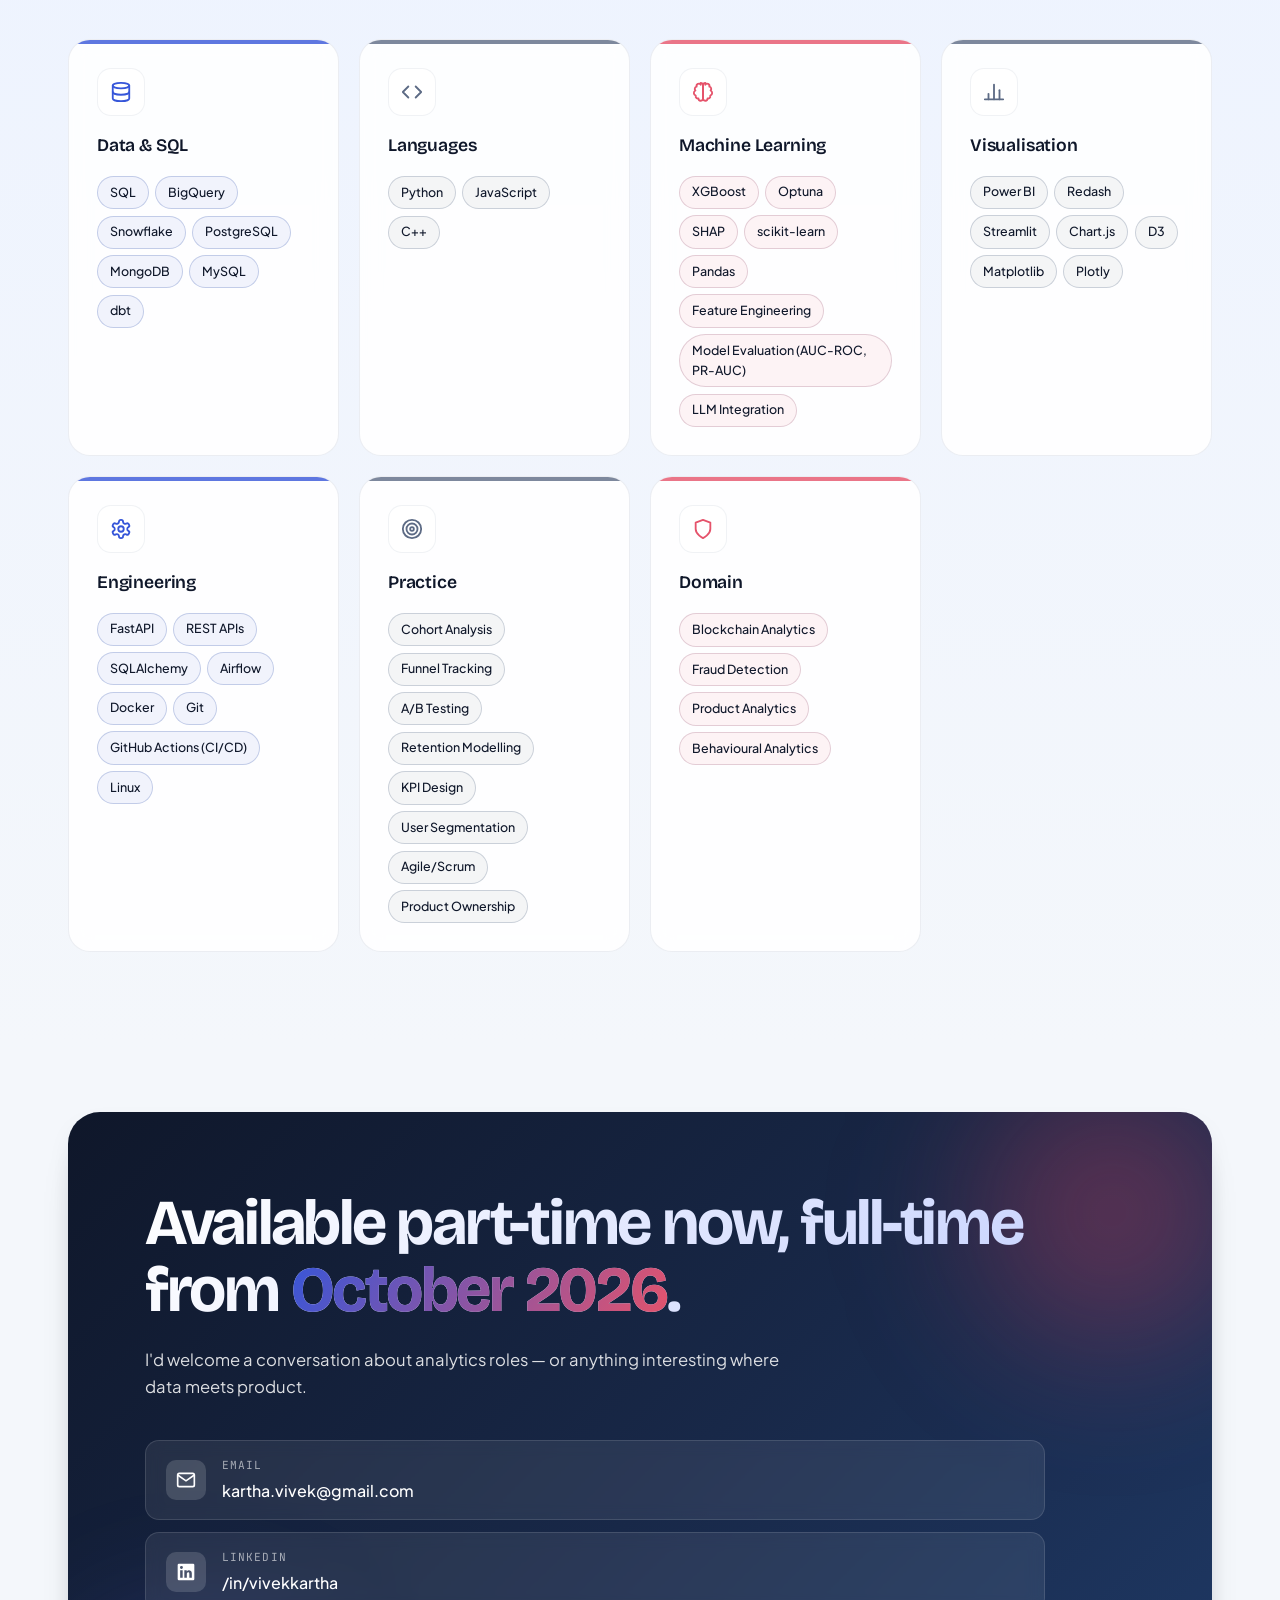
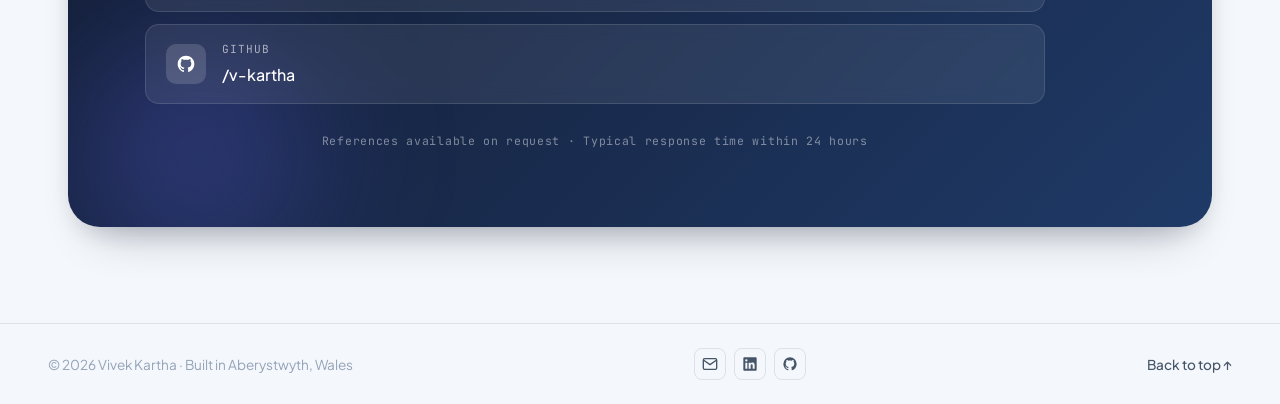
==== commit abb3773f: "Swap in new CV" ====
--- a/index.html
+++ b/index.html
@@ -387,15 +387,15 @@
         <div class="project-body">
           <div class="project-meta">
             <span class="project-pill project-pill-active">● In progress</span>
-            <span class="project-period">May – Sep 2026</span>
+            <span class="project-period">Apr – Sep 2026</span>
             <span class="project-type">MSc Research Project</span>
           </div>
           <h3 class="project-title">Fraud Detection Pipeline using Analytics Engineering &amp; ML</h3>
           <p class="project-desc">
-            End-to-end fraud detection pipeline on the IEEE-CIS dataset (590K transactions, 3.5% fraud rate). BigQuery ingestion → structured dbt feature layers → XGBoost classification → SHAP explainability. Benchmarks engineered features against raw inputs across AUC-ROC and precision-recall, with a Streamlit dashboard for audit-trail visibility.
+            End-to-end pipeline on the IEEE-CIS dataset (~590K transactions): BigQuery → dbt feature layers (staging / intermediate / mart) → Optuna-tuned XGBoost → SHAP explainability → Power BI dashboard, orchestrated with Airflow and containerised with Docker. Tests whether a structured dbt transformation layer measurably improves model performance over raw features, with an LLM layer summarising SHAP into plain-language risk explanations.
           </p>
           <div class="project-stack">
-            <span>BigQuery</span><span>dbt</span><span>Python</span><span>XGBoost</span><span>SHAP</span><span>Streamlit</span>
+            <span>BigQuery</span><span>dbt</span><span>Airflow</span><span>XGBoost</span><span>SHAP</span><span>Power BI</span><span>Docker</span>
           </div>
           <div class="project-actions">
             <a href="https://github.com/v-kartha" target="_blank" rel="noopener" class="project-link">
@@ -535,6 +535,7 @@
           <div class="edu-institution">
             <span class="edu-inst-name">Aberystwyth University</span>
             <span class="edu-inst-tag">Wales, UK · Est. 1872</span>
+            <span class="edu-inst-tag">Distinction track · 76% (Semester 1)</span>
           </div>
         </div>
         <div class="edu-period">Sep 2025 – Sep 2026</div>
@@ -545,7 +546,7 @@
         <p class="edu-dissertation-title">Fraud Detection Pipeline Using Analytics Engineering &amp; Machine Learning</p>
         <p class="edu-dissertation-desc">Tests whether disciplined analytics-engineering — structured dbt feature layers on BigQuery — measurably improves fraud-detection performance over raw inputs, evaluated with XGBoost and SHAP on the IEEE-CIS dataset. Supervised by Dr Bernie Tiddeman. The full build is featured in the Work section above.</p>
         <div class="edu-stack">
-          <span>BigQuery</span><span>dbt Core</span><span>Python</span><span>XGBoost</span><span>SHAP</span><span>Streamlit</span>
+          <span>BigQuery</span><span>dbt</span><span>Airflow</span><span>XGBoost</span><span>SHAP</span><span>Power BI</span>
         </div>
       </div>
 
@@ -575,7 +576,7 @@
         <div class="stack-icon"><svg viewBox="0 0 24 24" fill="none" stroke="currentColor" stroke-width="2" stroke-linecap="round" stroke-linejoin="round"><ellipse cx="12" cy="5" rx="9" ry="3"/><path d="M3 5v14c0 1.66 4.03 3 9 3s9-1.34 9-3V5"/><path d="M3 12c0 1.66 4.03 3 9 3s9-1.34 9-3"/></svg></div>
         <h3 class="stack-label">Data &amp; SQL</h3>
         <div class="stack-chips">
-          <span>SQL</span><span>BigQuery</span><span>PostgreSQL</span><span>MongoDB</span><span>MySQL</span><span>dbt</span>
+          <span>SQL</span><span>BigQuery</span><span>Snowflake</span><span>PostgreSQL</span><span>MongoDB</span><span>MySQL</span><span>dbt</span>
         </div>
       </div>
 
@@ -591,7 +592,7 @@
         <div class="stack-icon"><svg viewBox="0 0 24 24" fill="none" stroke="currentColor" stroke-width="2" stroke-linecap="round" stroke-linejoin="round"><path d="M9.5 2A2.5 2.5 0 0 1 12 4.5v15a2.5 2.5 0 0 1-4.96-.46 2.5 2.5 0 0 1-2.96-3.08 3 3 0 0 1-.34-5.58 2.5 2.5 0 0 1 1.32-4.24 2.5 2.5 0 0 1 4.44-2.14Z"/><path d="M14.5 2A2.5 2.5 0 0 0 12 4.5v15a2.5 2.5 0 0 0 4.96-.46 2.5 2.5 0 0 0 2.96-3.08 3 3 0 0 0 .34-5.58 2.5 2.5 0 0 0-1.32-4.24 2.5 2.5 0 0 0-4.44-2.14Z"/></svg></div>
         <h3 class="stack-label">Machine Learning</h3>
         <div class="stack-chips">
-          <span>XGBoost</span><span>SHAP</span><span>scikit-learn</span><span>Pandas</span><span>NumPy</span><span>Feature Engineering</span><span>Model Evaluation (AUC-ROC, PR-AUC)</span>
+          <span>XGBoost</span><span>Optuna</span><span>SHAP</span><span>scikit-learn</span><span>Pandas</span><span>Feature Engineering</span><span>Model Evaluation (AUC-ROC, PR-AUC)</span><span>LLM Integration</span>
         </div>
       </div>
 
@@ -607,7 +608,7 @@
         <div class="stack-icon"><svg viewBox="0 0 24 24" fill="none" stroke="currentColor" stroke-width="2" stroke-linecap="round" stroke-linejoin="round"><path d="M12.22 2h-.44a2 2 0 0 0-2 2v.18a2 2 0 0 1-1 1.73l-.43.25a2 2 0 0 1-2 0l-.15-.08a2 2 0 0 0-2.73.73l-.22.38a2 2 0 0 0 .73 2.73l.15.1a2 2 0 0 1 1 1.72v.51a2 2 0 0 1-1 1.74l-.15.09a2 2 0 0 0-.73 2.73l.22.38a2 2 0 0 0 2.73.73l.15-.08a2 2 0 0 1 2 0l.43.25a2 2 0 0 1 1 1.73V20a2 2 0 0 0 2 2h.44a2 2 0 0 0 2-2v-.18a2 2 0 0 1 1-1.73l.43-.25a2 2 0 0 1 2 0l.15.08a2 2 0 0 0 2.73-.73l.22-.39a2 2 0 0 0-.73-2.73l-.15-.08a2 2 0 0 1-1-1.74v-.5a2 2 0 0 1 1-1.74l.15-.09a2 2 0 0 0 .73-2.73l-.22-.38a2 2 0 0 0-2.73-.73l-.15.08a2 2 0 0 1-2 0l-.43-.25a2 2 0 0 1-1-1.73V4a2 2 0 0 0-2-2z"/><circle cx="12" cy="12" r="3"/></svg></div>
         <h3 class="stack-label">Engineering</h3>
         <div class="stack-chips">
-          <span>FastAPI</span><span>REST APIs</span><span>SQLAlchemy</span><span>Git</span><span>Linux</span><span>Docker</span>
+          <span>FastAPI</span><span>REST APIs</span><span>SQLAlchemy</span><span>Airflow</span><span>Docker</span><span>Git</span><span>GitHub Actions (CI/CD)</span><span>Linux</span>
         </div>
       </div>
 
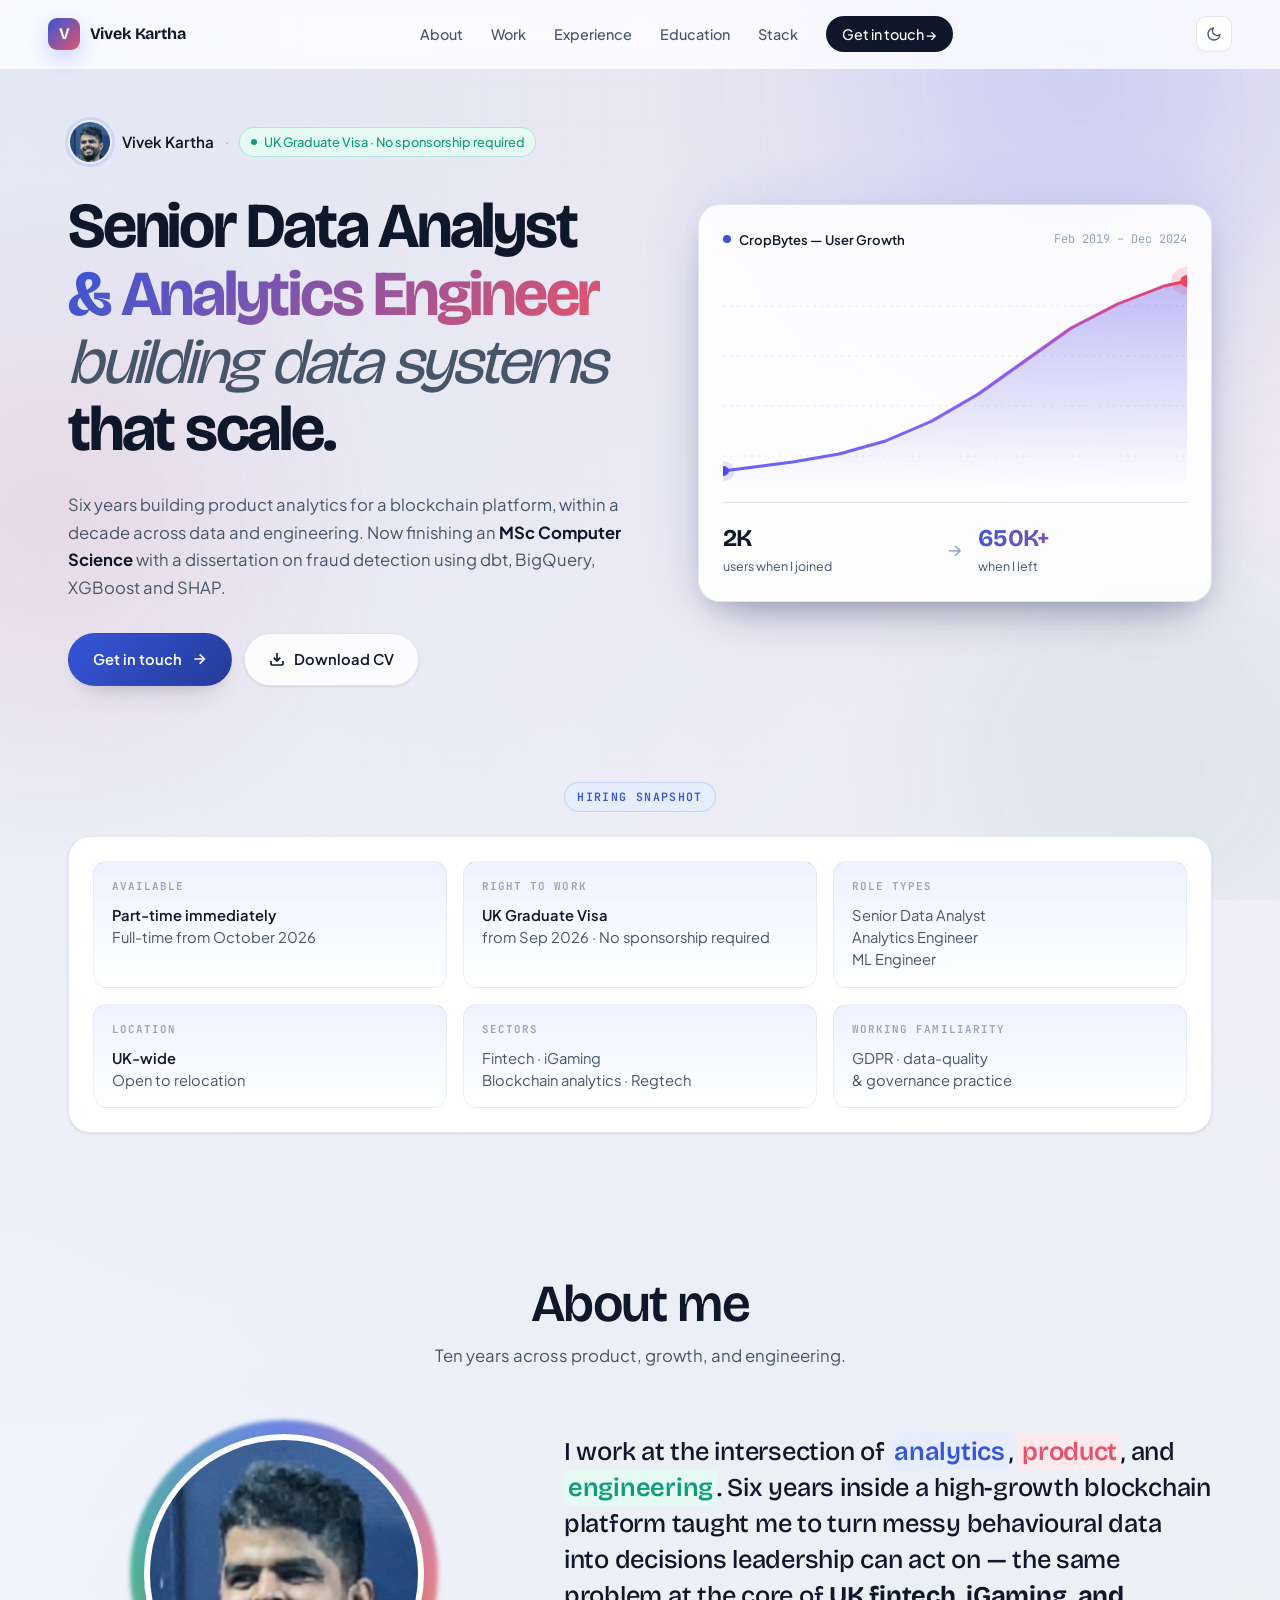
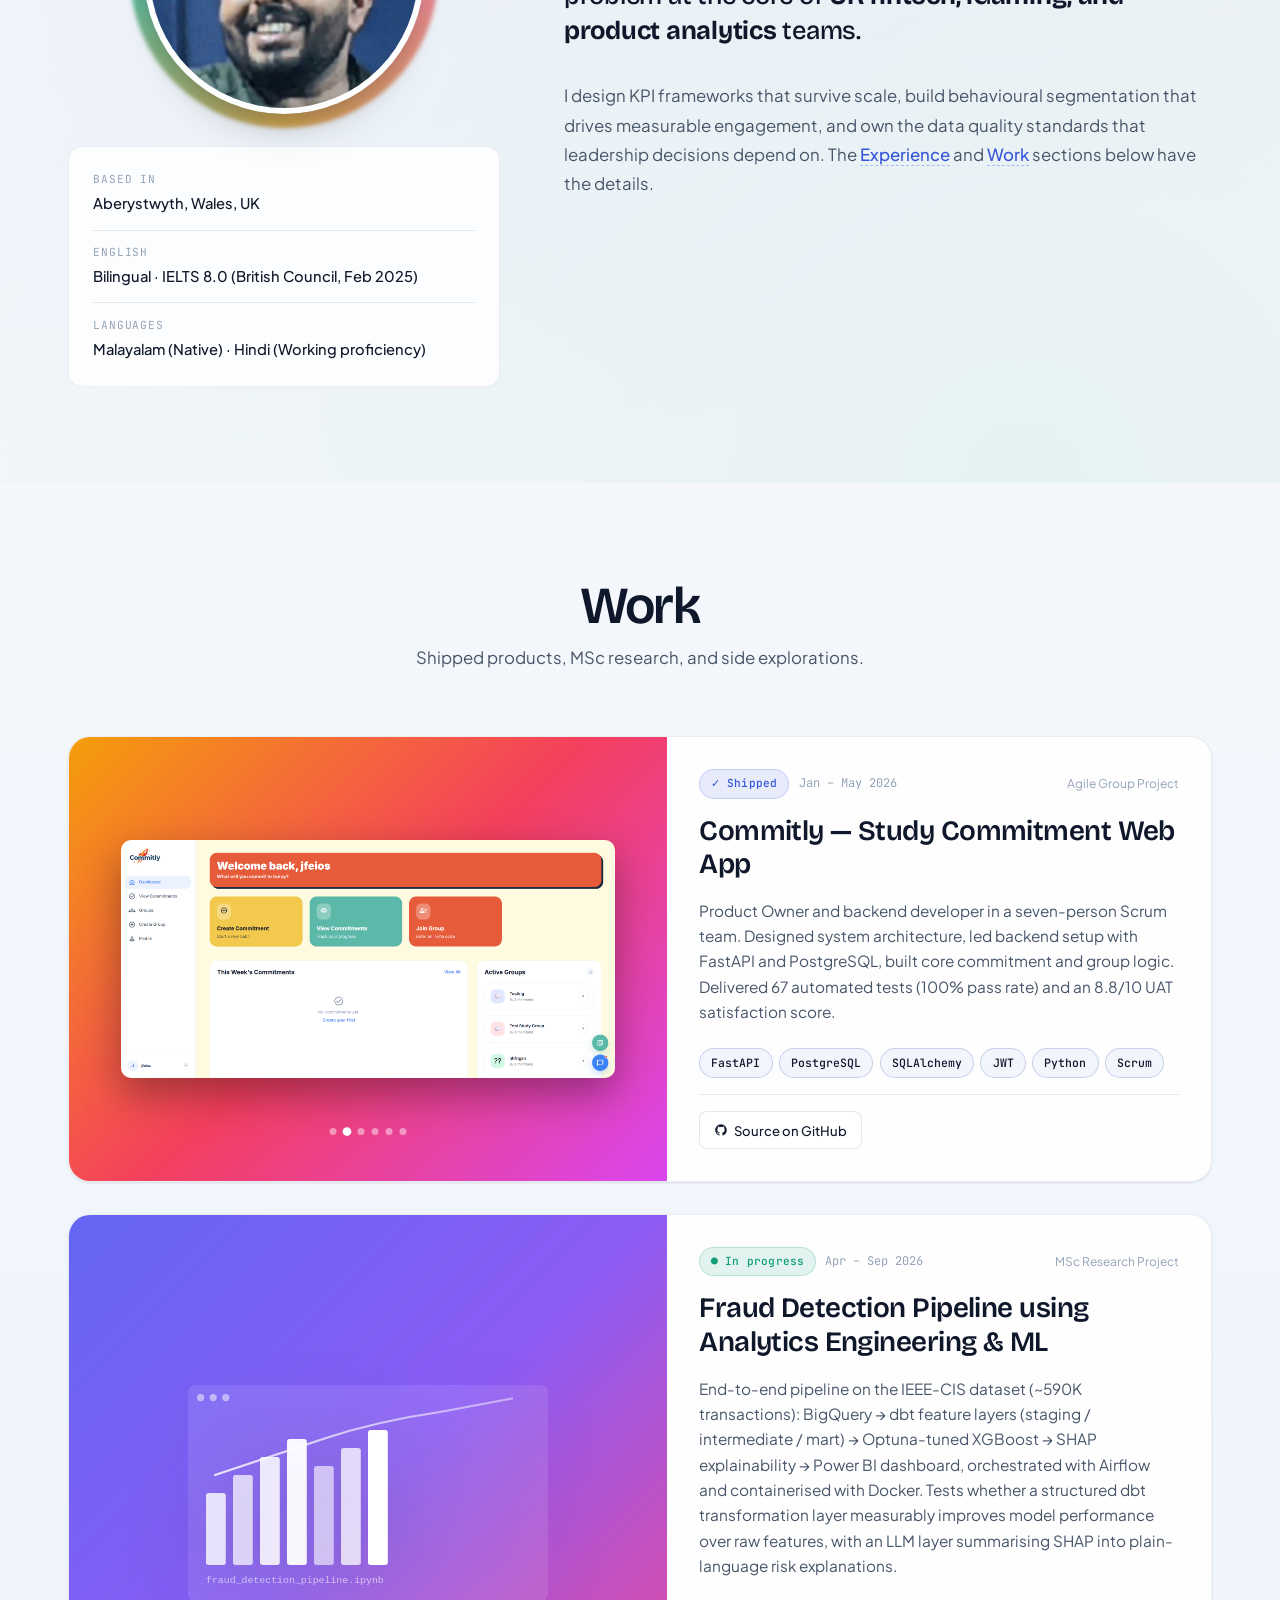
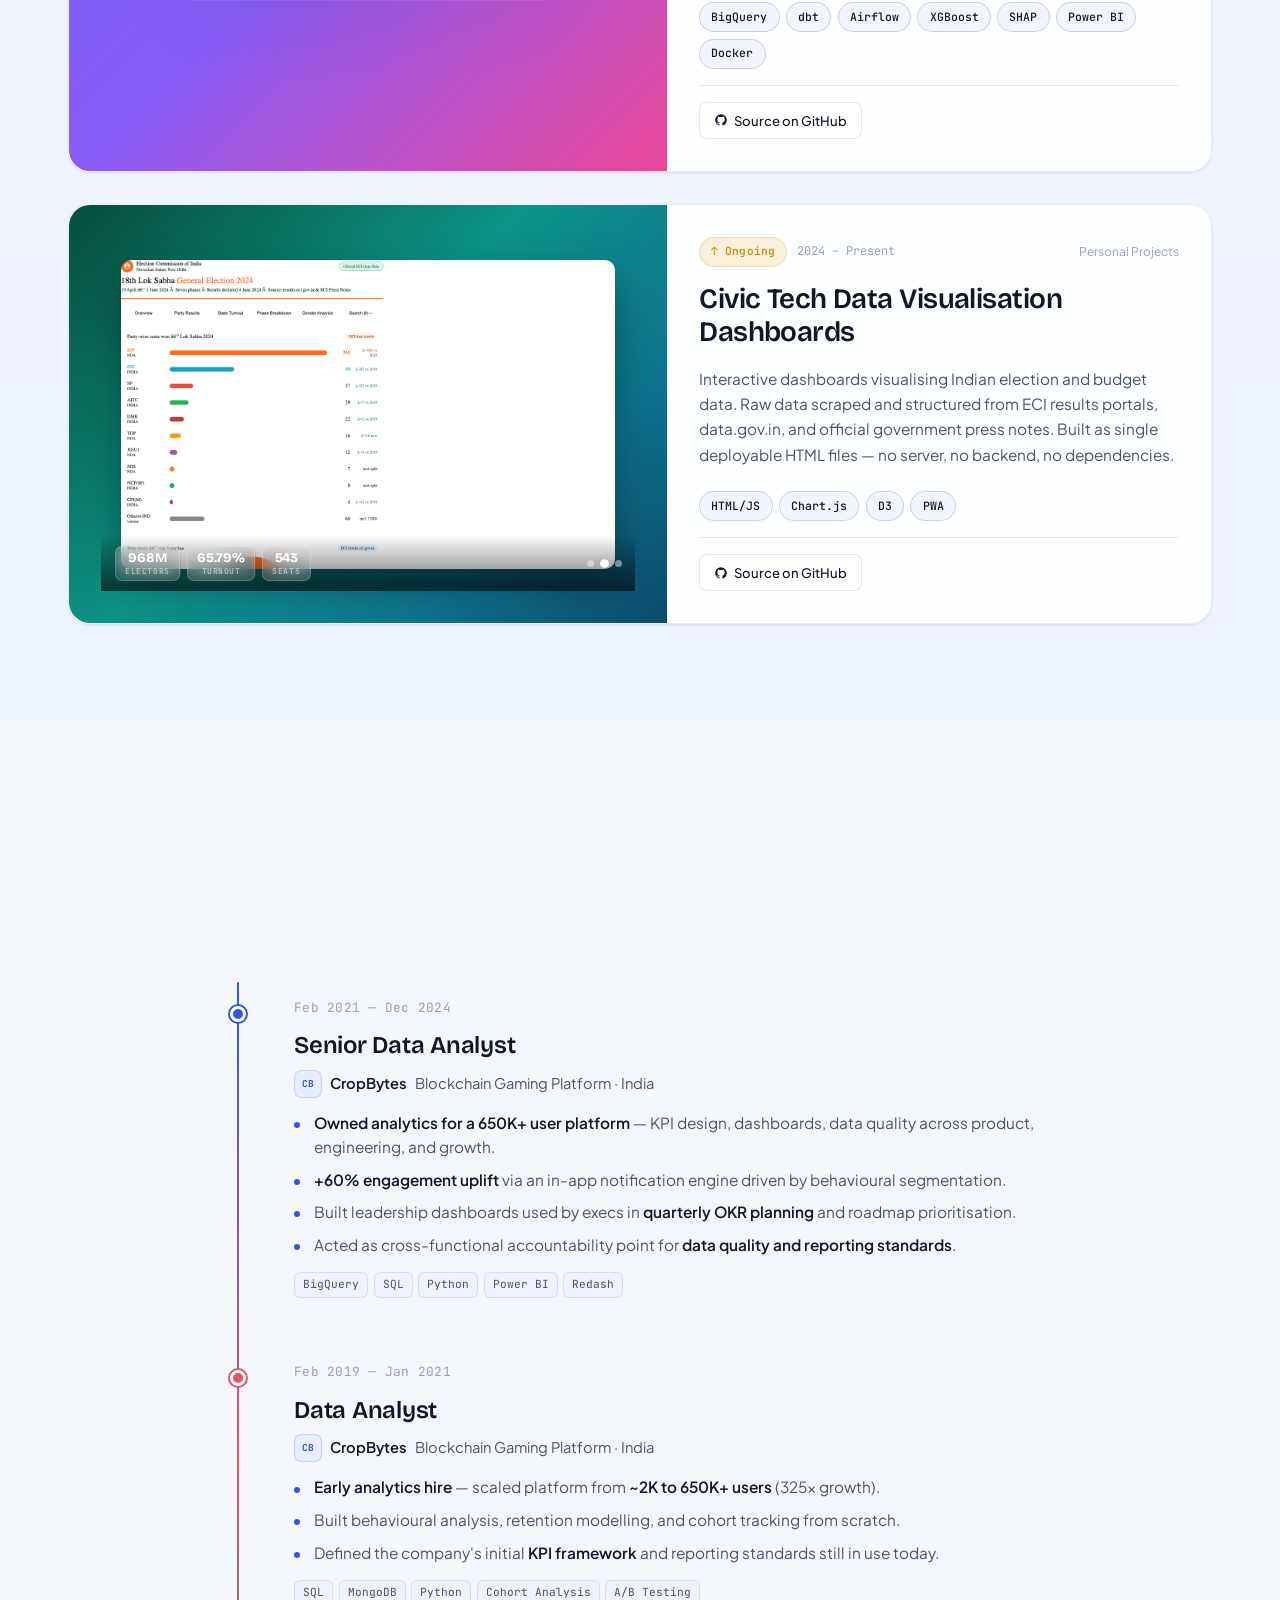
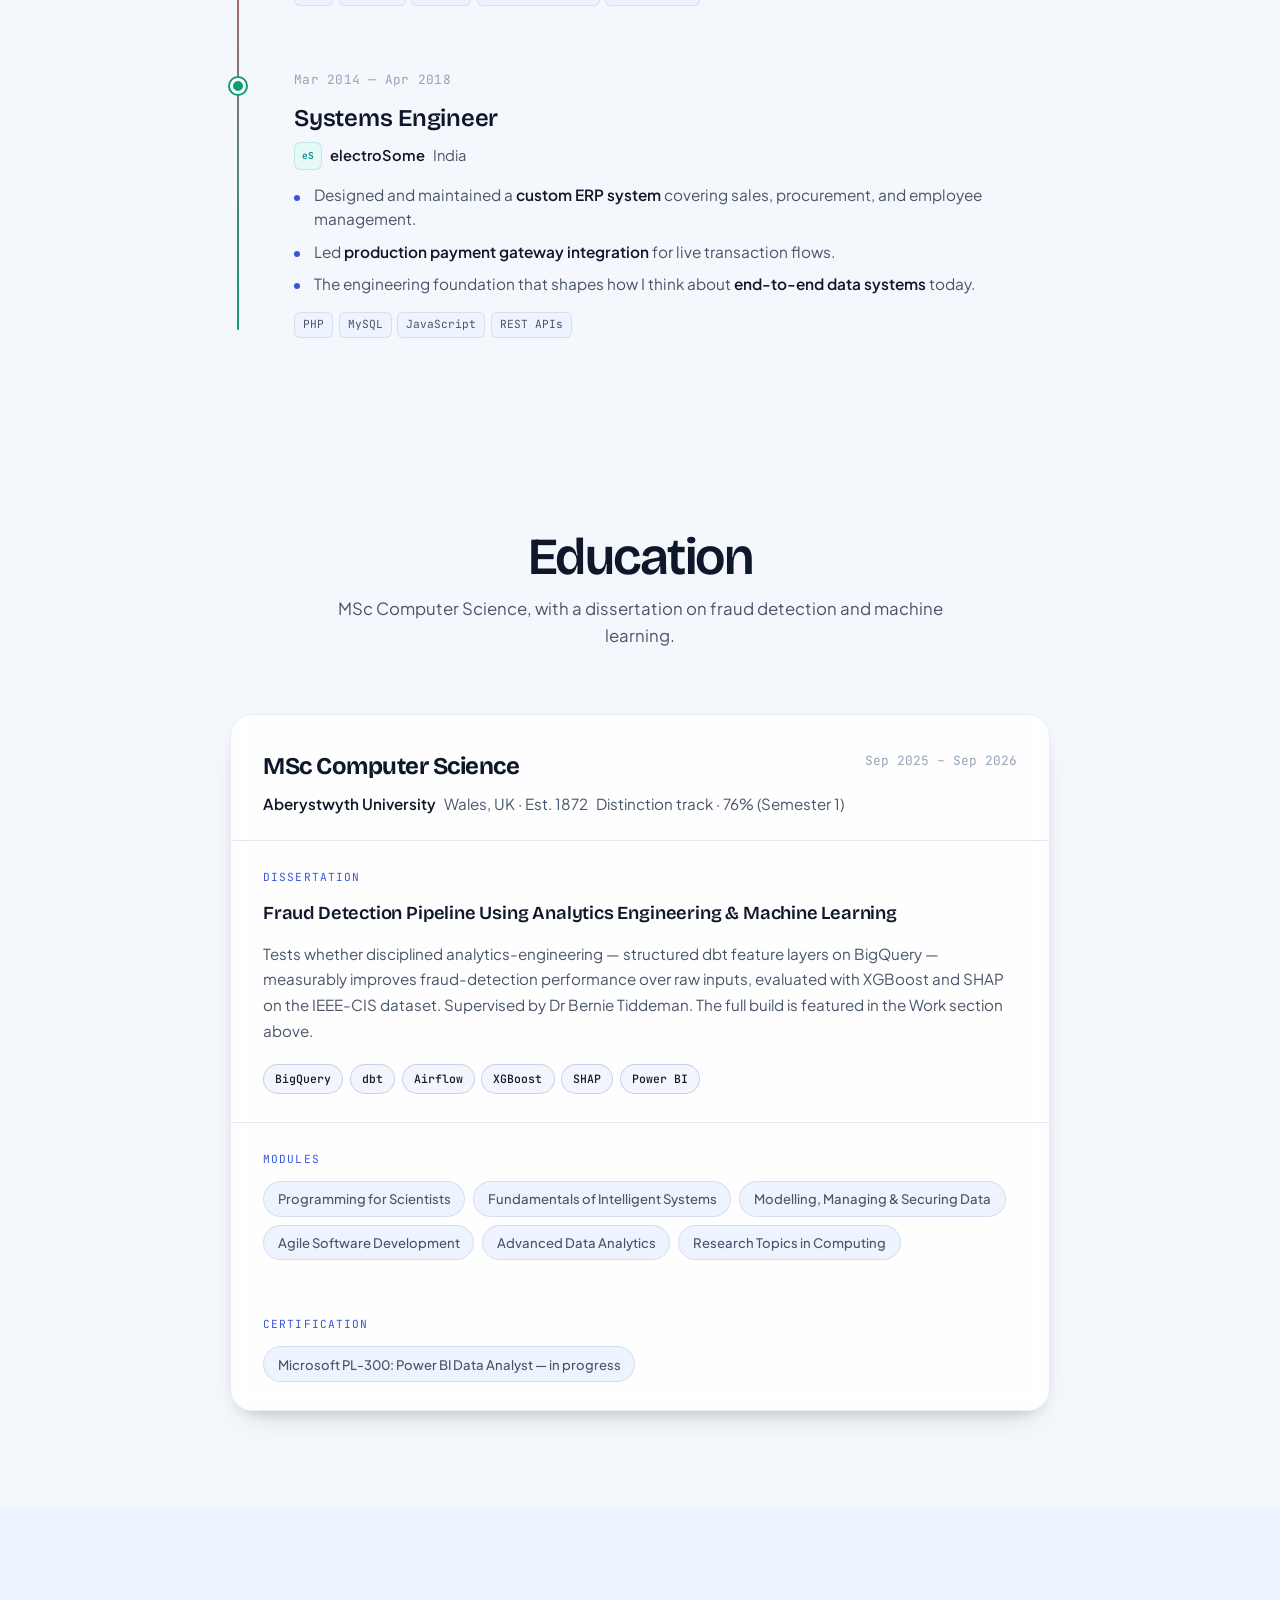
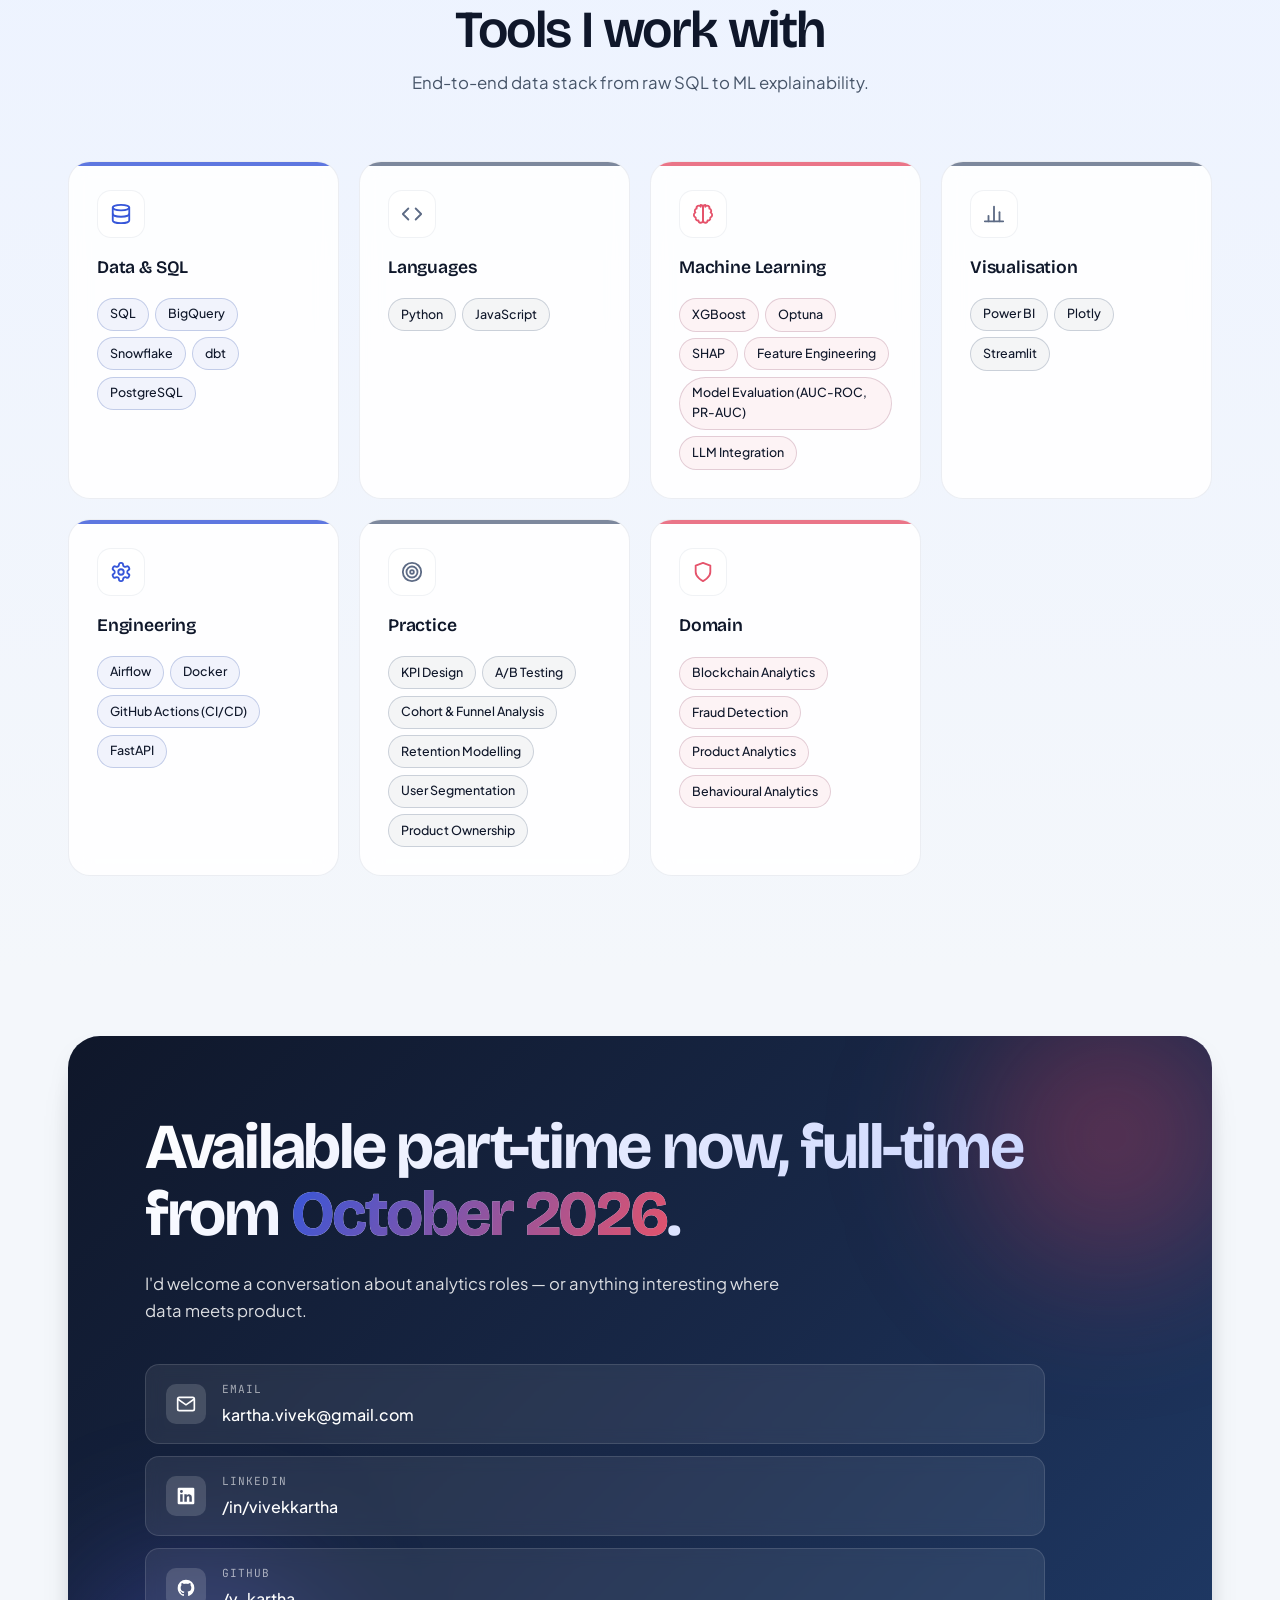
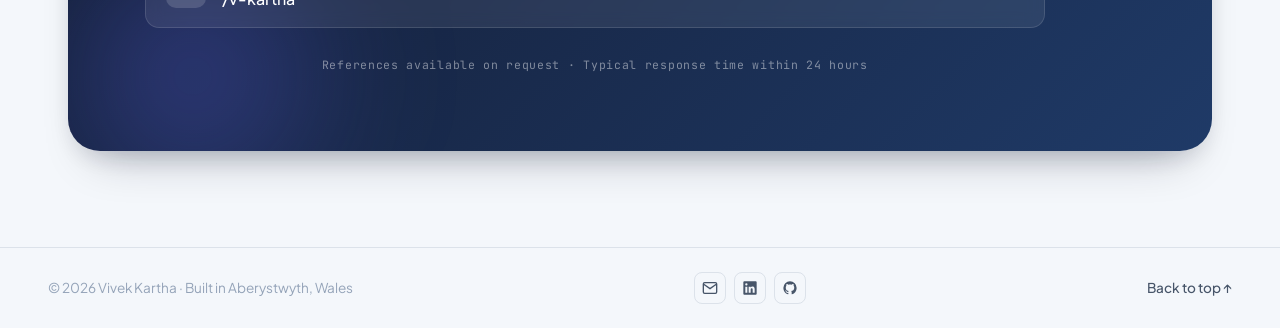
==== commit d254b5d5: "Add changes" ====
--- a/index.html
+++ b/index.html
@@ -7,7 +7,7 @@
   <meta name="description" content="Vivek Kartha — Senior Data Analyst &amp; Analytics Engineer based in the UK. 10+ years scaling digital platforms (2K → 650K+ users at CropBytes). MSc Computer Science, Aberystwyth. UK Graduate Visa from Sep 2026 — no sponsorship required." />
   <meta name="theme-color" content="#4F46E5" />
   <meta name="author" content="Vivek Kartha" />
-  <meta name="keywords" content="Senior Data Analyst London, Senior Data Analyst UK, Analytics Engineer London, Analytics Engineer UK, Analytics Engineer Manchester, Analytics Engineer Edinburgh, Product Analyst UK, dbt, BigQuery, XGBoost, SHAP, Product Analytics, blockchain analytics UK, fintech analytics, iGaming analytics, FCA, GDPR, UKGC, MSc Computer Science Aberystwyth, UK Graduate Visa, sponsorship-free, no sponsorship required, Vivek Kartha" />
+  <meta name="keywords" content="Senior Data Analyst London, Senior Data Analyst UK, Analytics Engineer London, Analytics Engineer UK, Analytics Engineer Manchester, Analytics Engineer Edinburgh, ML Engineer UK, dbt, BigQuery, XGBoost, SHAP, Product Analytics, blockchain analytics UK, fintech analytics, iGaming analytics, FCA, GDPR, UKGC, MSc Computer Science Aberystwyth, UK Graduate Visa, sponsorship-free, no sponsorship required, Vivek Kartha" />
   <link rel="alternate" hreflang="en-GB" href="https://vivekkartha.com/" />
   <link rel="alternate" hreflang="x-default" href="https://vivekkartha.com/" />
   <link rel="canonical" href="https://vivekkartha.com/" />
@@ -245,7 +245,7 @@
       </div>
       <div class="snap-card">
         <div class="snap-label">Role types</div>
-        <div class="snap-value">Senior Data Analyst<br/>Analytics Engineer<br/>Product Analyst</div>
+        <div class="snap-value">Senior Data Analyst<br/>Analytics Engineer<br/>ML Engineer</div>
       </div>
       <div class="snap-card">
         <div class="snap-label">Location</div>
@@ -555,10 +555,17 @@
         <div class="edu-modules-list">
           <span>Programming for Scientists</span>
           <span>Fundamentals of Intelligent Systems</span>
-          <span>Data Modelling</span>
+          <span>Modelling, Managing &amp; Securing Data</span>
           <span>Agile Software Development</span>
           <span>Advanced Data Analytics</span>
           <span>Research Topics in Computing</span>
+        </div>
+      </div>
+
+      <div class="edu-modules">
+        <div class="edu-modules-label">Certification</div>
+        <div class="edu-modules-list">
+          <span>Microsoft PL-300: Power BI Data Analyst — in progress</span>
         </div>
       </div>
     </div>
@@ -576,7 +583,7 @@
         <div class="stack-icon"><svg viewBox="0 0 24 24" fill="none" stroke="currentColor" stroke-width="2" stroke-linecap="round" stroke-linejoin="round"><ellipse cx="12" cy="5" rx="9" ry="3"/><path d="M3 5v14c0 1.66 4.03 3 9 3s9-1.34 9-3V5"/><path d="M3 12c0 1.66 4.03 3 9 3s9-1.34 9-3"/></svg></div>
         <h3 class="stack-label">Data &amp; SQL</h3>
         <div class="stack-chips">
-          <span>SQL</span><span>BigQuery</span><span>Snowflake</span><span>PostgreSQL</span><span>MongoDB</span><span>MySQL</span><span>dbt</span>
+          <span>SQL</span><span>BigQuery</span><span>Snowflake</span><span>dbt</span><span>PostgreSQL</span>
         </div>
       </div>
 
@@ -584,7 +591,7 @@
         <div class="stack-icon"><svg viewBox="0 0 24 24" fill="none" stroke="currentColor" stroke-width="2" stroke-linecap="round" stroke-linejoin="round"><polyline points="16 18 22 12 16 6"/><polyline points="8 6 2 12 8 18"/></svg></div>
         <h3 class="stack-label">Languages</h3>
         <div class="stack-chips">
-          <span>Python</span><span>JavaScript</span><span>C++</span>
+          <span>Python</span><span>JavaScript</span>
         </div>
       </div>
 
@@ -592,7 +599,7 @@
         <div class="stack-icon"><svg viewBox="0 0 24 24" fill="none" stroke="currentColor" stroke-width="2" stroke-linecap="round" stroke-linejoin="round"><path d="M9.5 2A2.5 2.5 0 0 1 12 4.5v15a2.5 2.5 0 0 1-4.96-.46 2.5 2.5 0 0 1-2.96-3.08 3 3 0 0 1-.34-5.58 2.5 2.5 0 0 1 1.32-4.24 2.5 2.5 0 0 1 4.44-2.14Z"/><path d="M14.5 2A2.5 2.5 0 0 0 12 4.5v15a2.5 2.5 0 0 0 4.96-.46 2.5 2.5 0 0 0 2.96-3.08 3 3 0 0 0 .34-5.58 2.5 2.5 0 0 0-1.32-4.24 2.5 2.5 0 0 0-4.44-2.14Z"/></svg></div>
         <h3 class="stack-label">Machine Learning</h3>
         <div class="stack-chips">
-          <span>XGBoost</span><span>Optuna</span><span>SHAP</span><span>scikit-learn</span><span>Pandas</span><span>Feature Engineering</span><span>Model Evaluation (AUC-ROC, PR-AUC)</span><span>LLM Integration</span>
+          <span>XGBoost</span><span>Optuna</span><span>SHAP</span><span>Feature Engineering</span><span>Model Evaluation (AUC-ROC, PR-AUC)</span><span>LLM Integration</span>
         </div>
       </div>
 
@@ -600,7 +607,7 @@
         <div class="stack-icon"><svg viewBox="0 0 24 24" fill="none" stroke="currentColor" stroke-width="2" stroke-linecap="round" stroke-linejoin="round"><line x1="18" y1="20" x2="18" y2="10"/><line x1="12" y1="20" x2="12" y2="4"/><line x1="6" y1="20" x2="6" y2="14"/><line x1="2" y1="20" x2="22" y2="20"/></svg></div>
         <h3 class="stack-label">Visualisation</h3>
         <div class="stack-chips">
-          <span>Power BI</span><span>Redash</span><span>Streamlit</span><span>Chart.js</span><span>D3</span><span>Matplotlib</span><span>Plotly</span>
+          <span>Power BI</span><span>Plotly</span><span>Streamlit</span>
         </div>
       </div>
 
@@ -608,7 +615,7 @@
         <div class="stack-icon"><svg viewBox="0 0 24 24" fill="none" stroke="currentColor" stroke-width="2" stroke-linecap="round" stroke-linejoin="round"><path d="M12.22 2h-.44a2 2 0 0 0-2 2v.18a2 2 0 0 1-1 1.73l-.43.25a2 2 0 0 1-2 0l-.15-.08a2 2 0 0 0-2.73.73l-.22.38a2 2 0 0 0 .73 2.73l.15.1a2 2 0 0 1 1 1.72v.51a2 2 0 0 1-1 1.74l-.15.09a2 2 0 0 0-.73 2.73l.22.38a2 2 0 0 0 2.73.73l.15-.08a2 2 0 0 1 2 0l.43.25a2 2 0 0 1 1 1.73V20a2 2 0 0 0 2 2h.44a2 2 0 0 0 2-2v-.18a2 2 0 0 1 1-1.73l.43-.25a2 2 0 0 1 2 0l.15.08a2 2 0 0 0 2.73-.73l.22-.39a2 2 0 0 0-.73-2.73l-.15-.08a2 2 0 0 1-1-1.74v-.5a2 2 0 0 1 1-1.74l.15-.09a2 2 0 0 0 .73-2.73l-.22-.38a2 2 0 0 0-2.73-.73l-.15.08a2 2 0 0 1-2 0l-.43-.25a2 2 0 0 1-1-1.73V4a2 2 0 0 0-2-2z"/><circle cx="12" cy="12" r="3"/></svg></div>
         <h3 class="stack-label">Engineering</h3>
         <div class="stack-chips">
-          <span>FastAPI</span><span>REST APIs</span><span>SQLAlchemy</span><span>Airflow</span><span>Docker</span><span>Git</span><span>GitHub Actions (CI/CD)</span><span>Linux</span>
+          <span>Airflow</span><span>Docker</span><span>GitHub Actions (CI/CD)</span><span>FastAPI</span>
         </div>
       </div>
 
@@ -616,7 +623,7 @@
         <div class="stack-icon"><svg viewBox="0 0 24 24" fill="none" stroke="currentColor" stroke-width="2" stroke-linecap="round" stroke-linejoin="round"><circle cx="12" cy="12" r="10"/><circle cx="12" cy="12" r="6"/><circle cx="12" cy="12" r="2"/></svg></div>
         <h3 class="stack-label">Practice</h3>
         <div class="stack-chips">
-          <span>Cohort Analysis</span><span>Funnel Tracking</span><span>A/B Testing</span><span>Retention Modelling</span><span>KPI Design</span><span>User Segmentation</span><span>Agile/Scrum</span><span>Product Ownership</span>
+          <span>KPI Design</span><span>A/B Testing</span><span>Cohort &amp; Funnel Analysis</span><span>Retention Modelling</span><span>User Segmentation</span><span>Product Ownership</span>
         </div>
       </div>
 
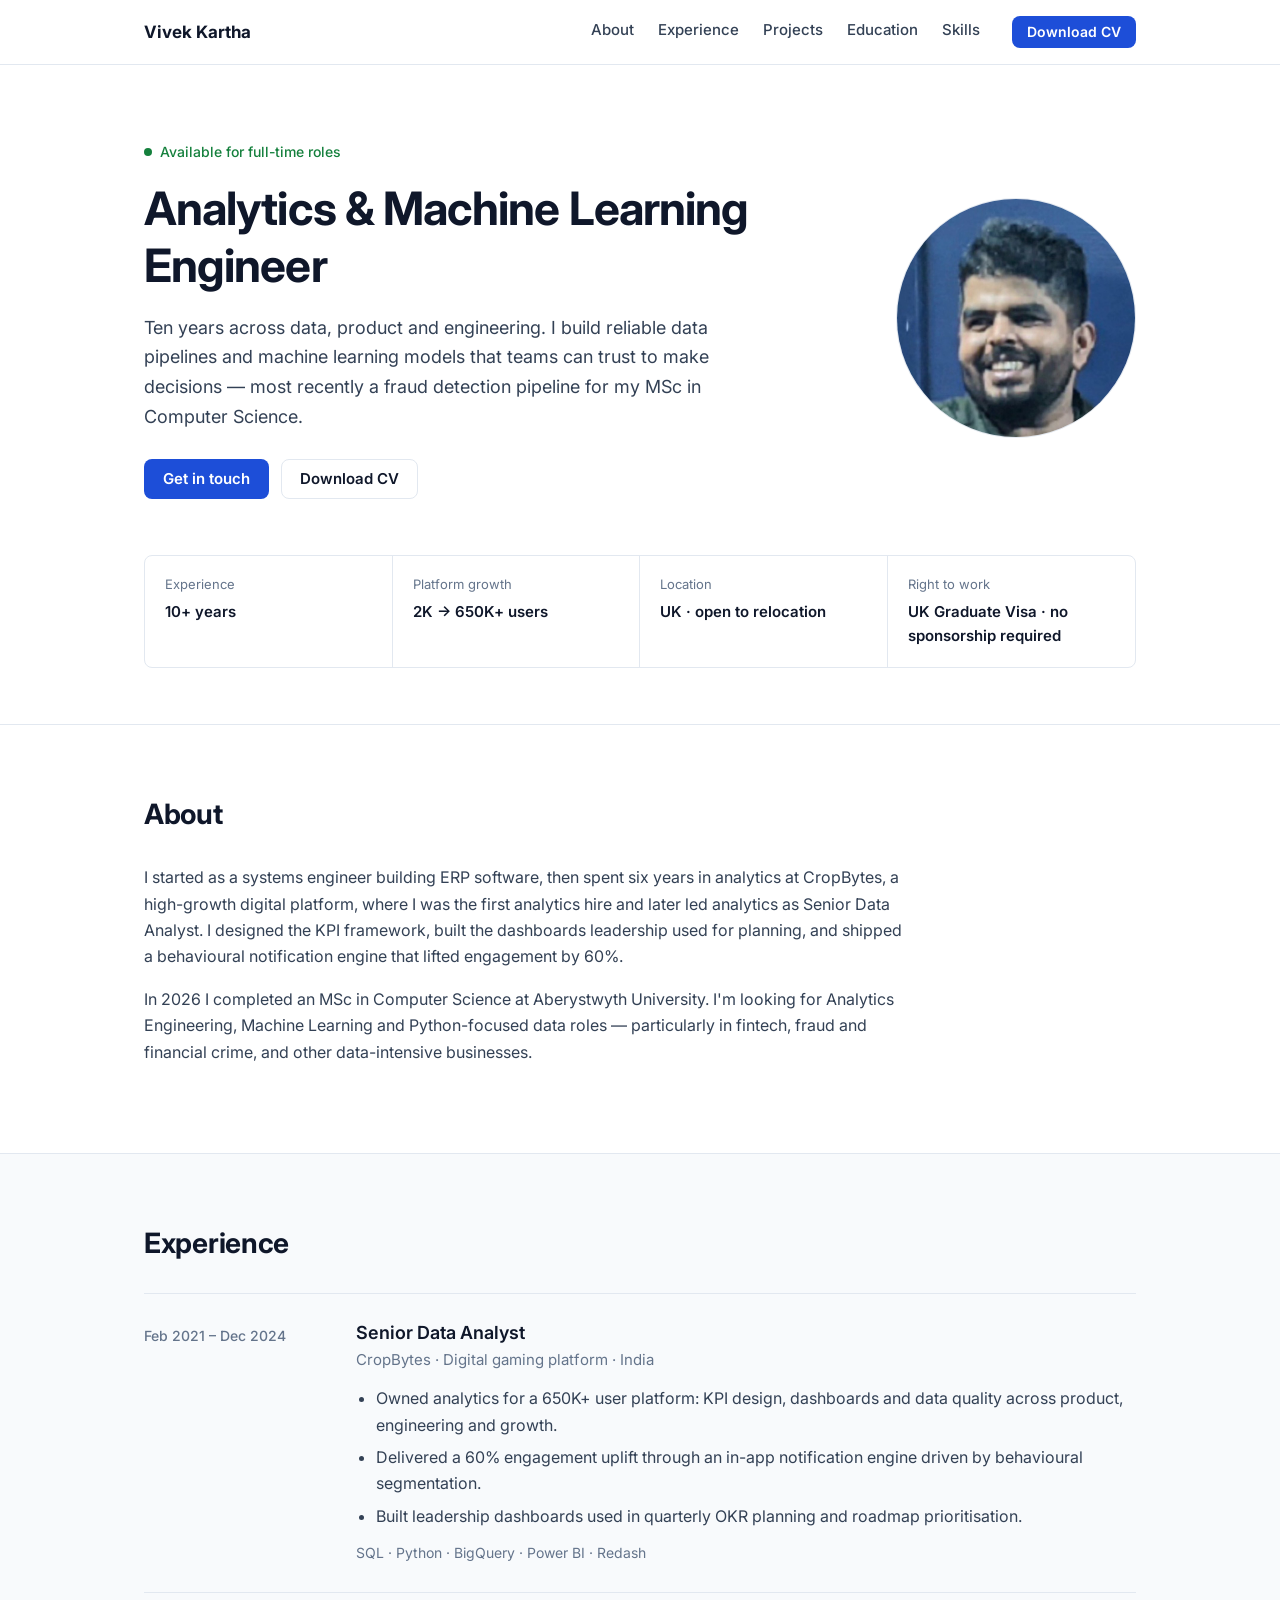
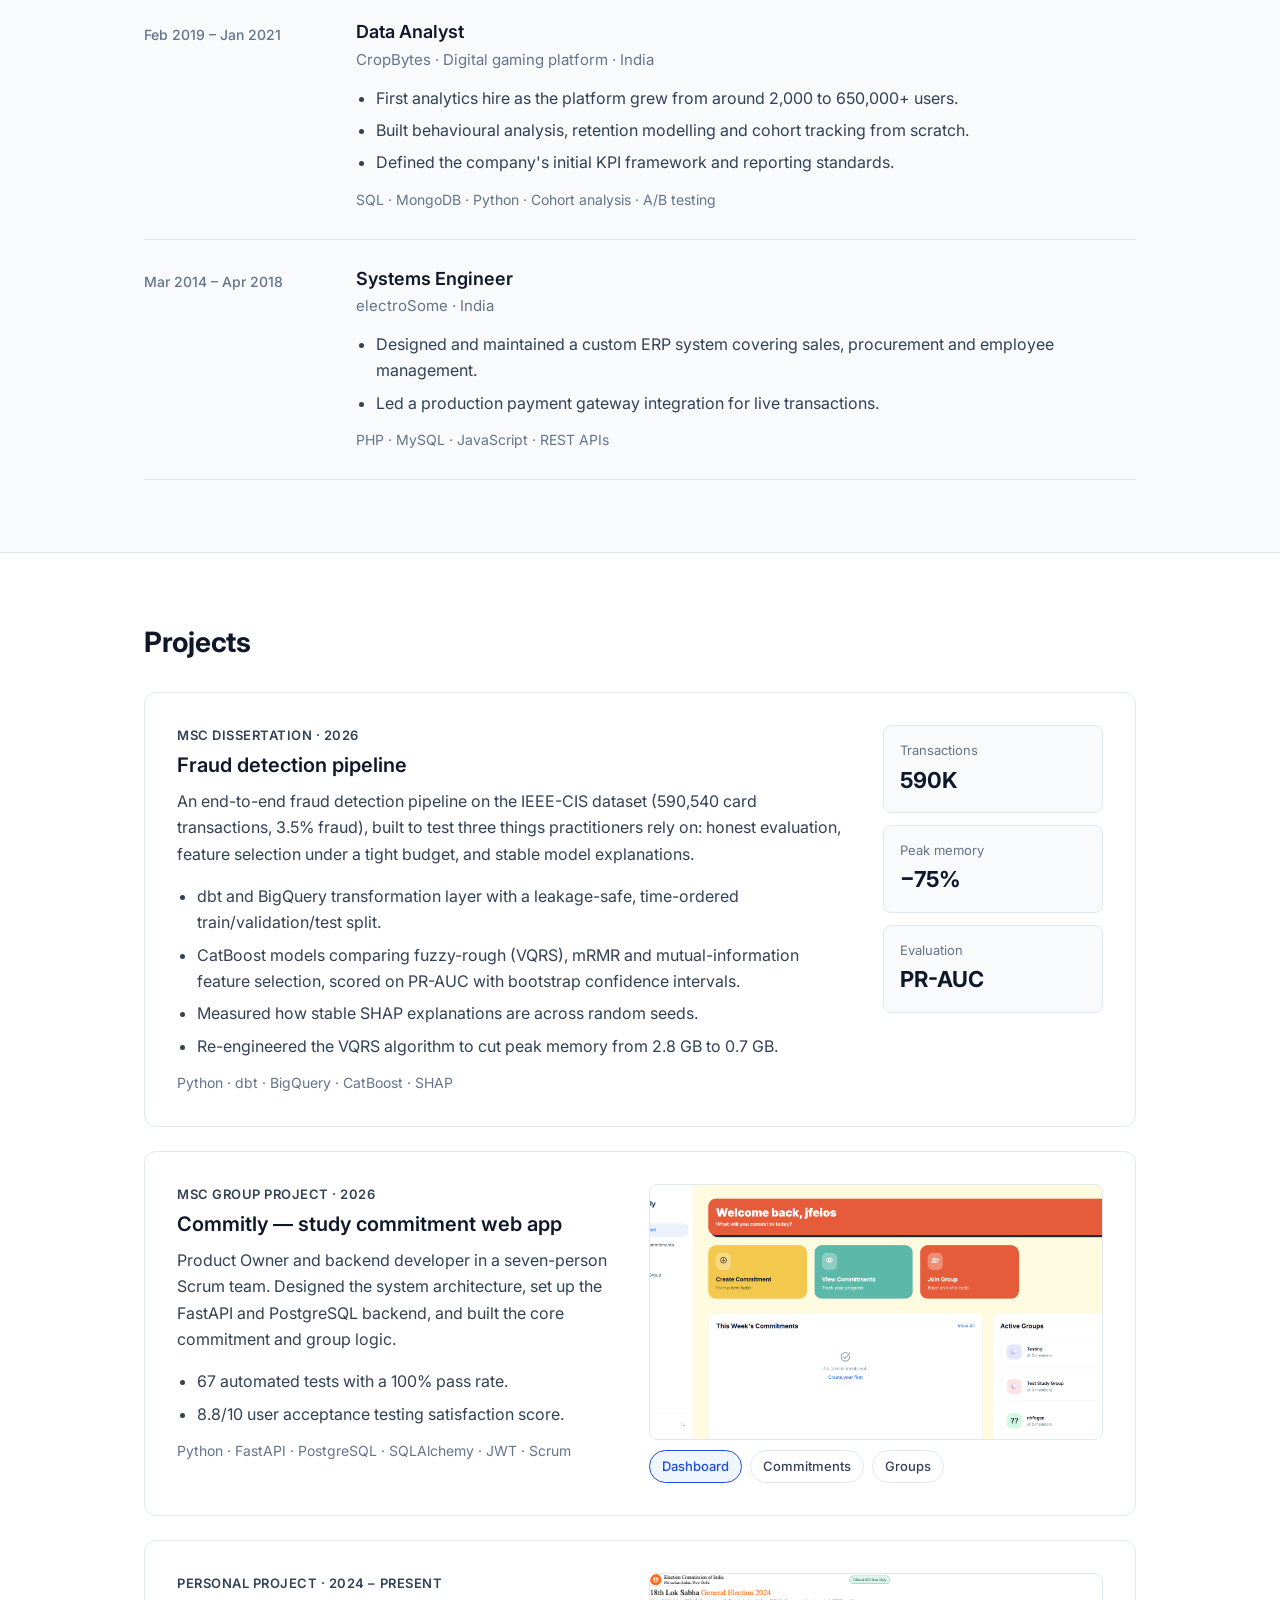
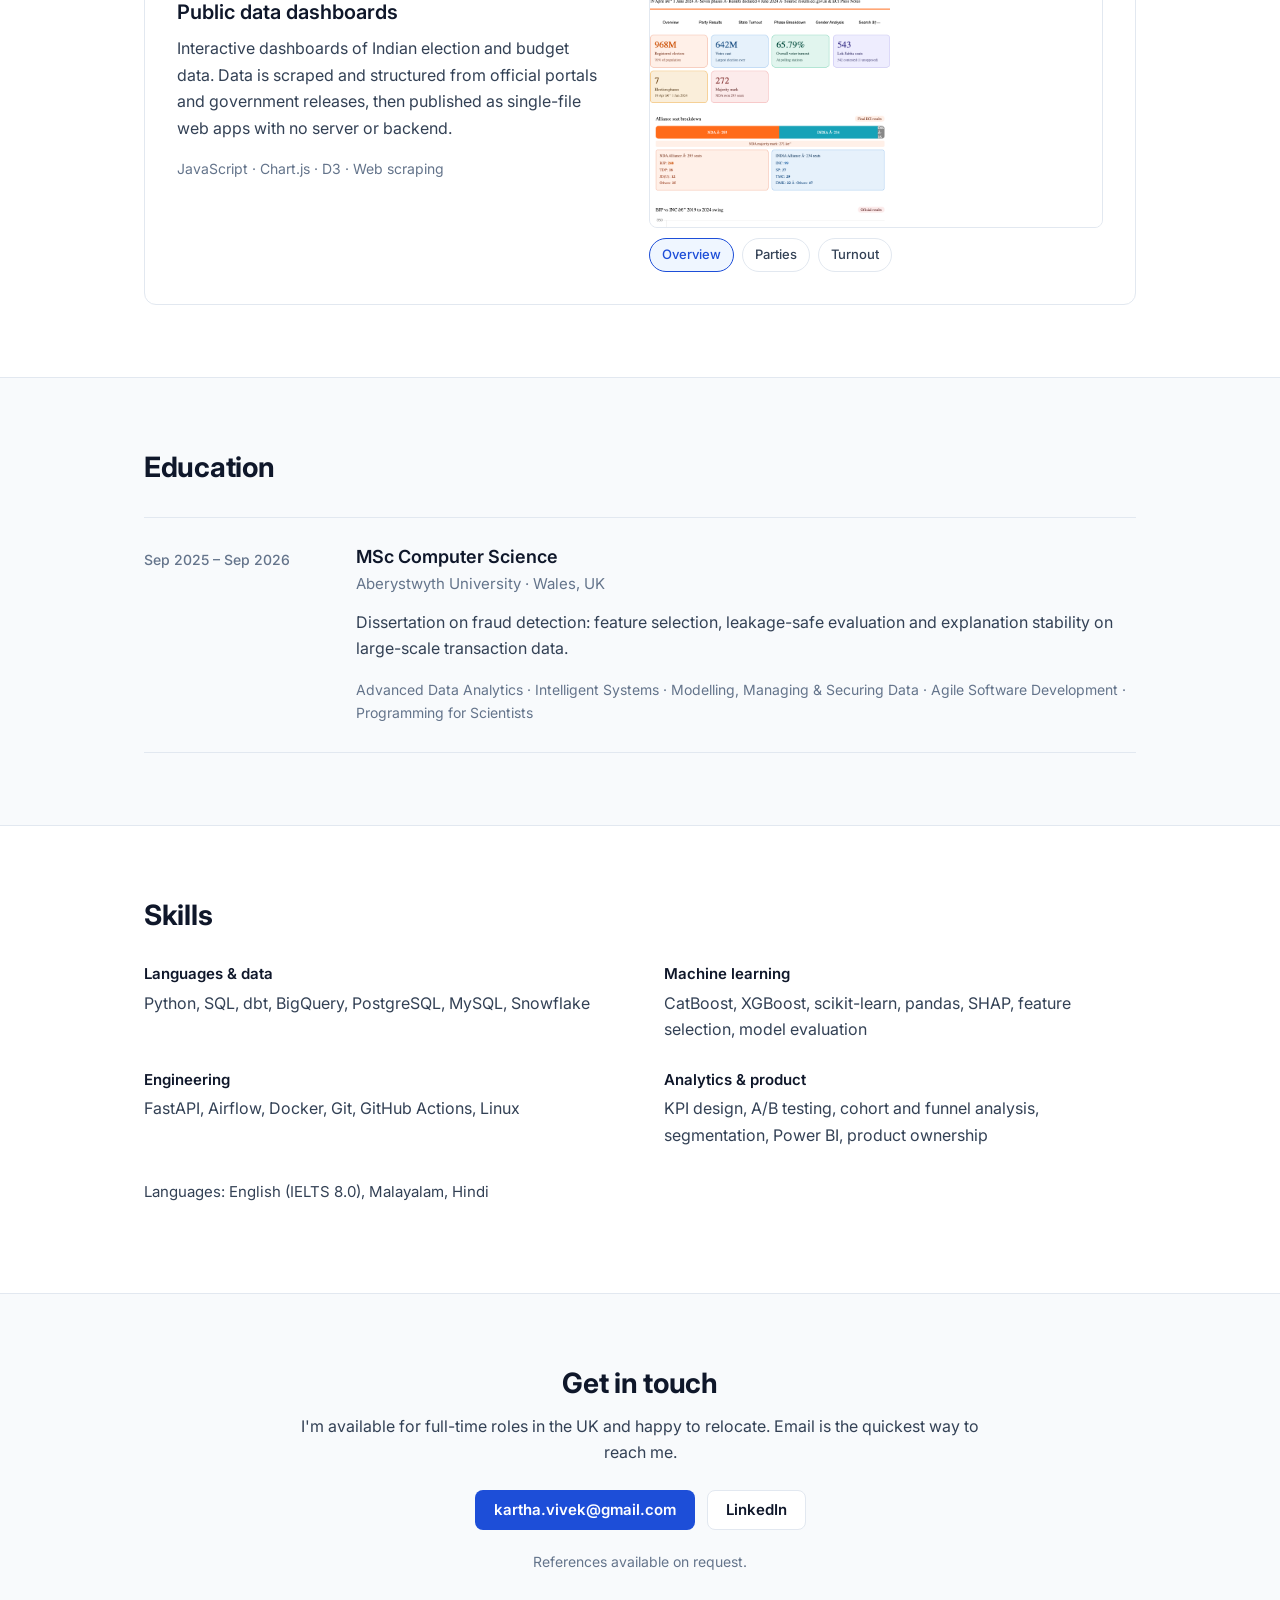
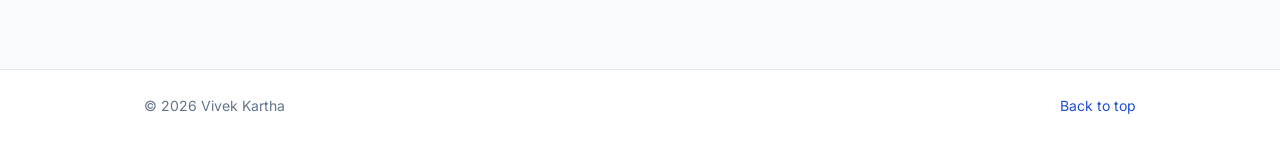
==== commit 932c26e7: "Redesign site with updated content - Reposition as Analytics & Machine Learning Engineer, available " ====
--- a/index.html
+++ b/index.html
@@ -1,37 +1,28 @@
 <!DOCTYPE html>
-<html lang="en-GB" data-theme="light">
+<html lang="en-GB">
 <head>
   <meta charset="UTF-8" />
   <meta name="viewport" content="width=device-width, initial-scale=1.0" />
-  <title>Vivek Kartha — Senior Data Analyst & Analytics Engineer · UK</title>
-  <meta name="description" content="Vivek Kartha — Senior Data Analyst &amp; Analytics Engineer based in the UK. 10+ years scaling digital platforms (2K → 650K+ users at CropBytes). MSc Computer Science, Aberystwyth. UK Graduate Visa from Sep 2026 — no sponsorship required." />
-  <meta name="theme-color" content="#4F46E5" />
+  <title>Vivek Kartha — Analytics & Machine Learning Engineer</title>
+  <meta name="description" content="Vivek Kartha — Analytics and Machine Learning Engineer in the UK. 10+ years in data, product and engineering; MSc Computer Science (Aberystwyth). Python, SQL, dbt, BigQuery. Available for full-time roles." />
   <meta name="author" content="Vivek Kartha" />
-  <meta name="keywords" content="Senior Data Analyst London, Senior Data Analyst UK, Analytics Engineer London, Analytics Engineer UK, Analytics Engineer Manchester, Analytics Engineer Edinburgh, ML Engineer UK, dbt, BigQuery, XGBoost, SHAP, Product Analytics, blockchain analytics UK, fintech analytics, iGaming analytics, FCA, GDPR, UKGC, MSc Computer Science Aberystwyth, UK Graduate Visa, sponsorship-free, no sponsorship required, Vivek Kartha" />
-  <link rel="alternate" hreflang="en-GB" href="https://vivekkartha.com/" />
-  <link rel="alternate" hreflang="x-default" href="https://vivekkartha.com/" />
+  <meta name="theme-color" content="#ffffff" />
   <link rel="canonical" href="https://vivekkartha.com/" />
 
-  <!-- Open Graph -->
   <meta property="og:type" content="profile" />
   <meta property="og:url" content="https://vivekkartha.com/" />
-  <meta property="og:title" content="Vivek Kartha — Senior Data Analyst & Analytics Engineer" />
-  <meta property="og:description" content="10+ years scaling digital platforms. MSc Computer Science at Aberystwyth. UK Graduate Visa from Sep 2026 — no sponsorship required." />
+  <meta property="og:title" content="Vivek Kartha — Analytics & Machine Learning Engineer" />
+  <meta property="og:description" content="10+ years in data, product and engineering. MSc Computer Science. Available for full-time roles in the UK." />
   <meta property="og:image" content="https://vivekkartha.com/og-image.png" />
   <meta property="og:image:width" content="1200" />
   <meta property="og:image:height" content="630" />
-  <meta property="og:image:alt" content="Vivek Kartha — Senior Data Analyst &amp; Analytics Engineer, UK" />
+  <meta property="og:image:alt" content="Vivek Kartha — Analytics & Machine Learning Engineer" />
   <meta property="og:locale" content="en_GB" />
-  <meta property="profile:first_name" content="Vivek" />
-  <meta property="profile:last_name" content="Kartha" />
-
-  <!-- Twitter / X Card -->
   <meta name="twitter:card" content="summary_large_image" />
-  <meta name="twitter:title" content="Vivek Kartha — Senior Data Analyst & Analytics Engineer" />
-  <meta name="twitter:description" content="10+ years scaling digital platforms. MSc Computer Science at Aberystwyth. UK Graduate Visa from Sep 2026." />
+  <meta name="twitter:title" content="Vivek Kartha — Analytics & Machine Learning Engineer" />
+  <meta name="twitter:description" content="10+ years in data, product and engineering. MSc Computer Science. Available for full-time roles in the UK." />
   <meta name="twitter:image" content="https://vivekkartha.com/og-image.png" />
 
-  <!-- JSON-LD Person schema (helps Google knowledge panels for recruiter searches) -->
   <script type="application/ld+json">
   {
     "@context": "https://schema.org",
@@ -39,672 +30,290 @@
     "name": "Vivek Kartha",
     "url": "https://vivekkartha.com/",
     "image": "https://vivekkartha.com/profile.jpeg",
-    "jobTitle": "Senior Data Analyst & Analytics Engineer",
-    "description": "Senior Data Analyst & Analytics Engineer with 10+ years scaling digital platforms. MSc Computer Science at Aberystwyth University. UK Graduate Visa eligible from September 2026.",
+    "jobTitle": "Analytics & Machine Learning Engineer",
     "email": "mailto:kartha.vivek@gmail.com",
-    "address": {
-      "@type": "PostalAddress",
-      "addressLocality": "Aberystwyth",
-      "addressRegion": "Wales",
-      "addressCountry": "GB"
-    },
-    "alumniOf": [
-      {
-        "@type": "EducationalOrganization",
-        "name": "Aberystwyth University",
-        "url": "https://www.aber.ac.uk/"
-      }
-    ],
-    "knowsAbout": [
-      "Analytics Engineering",
-      "Product Analytics",
-      "Data Modelling",
-      "dbt",
-      "BigQuery",
-      "Python",
-      "XGBoost",
-      "SHAP",
-      "Fraud Detection",
-      "Blockchain Analytics"
-    ],
-    "sameAs": [
-      "https://linkedin.com/in/vivekkartha",
-      "https://github.com/v-kartha"
-    ]
+    "address": { "@type": "PostalAddress", "addressCountry": "GB" },
+    "alumniOf": { "@type": "CollegeOrUniversity", "name": "Aberystwyth University" },
+    "knowsAbout": ["Analytics Engineering", "Machine Learning", "Python", "SQL", "dbt", "BigQuery", "Fraud Detection", "Product Analytics"],
+    "sameAs": ["https://www.linkedin.com/in/vivekkartha"]
   }
   </script>
 
   <link rel="preconnect" href="https://fonts.googleapis.com" />
   <link rel="preconnect" href="https://fonts.gstatic.com" crossorigin />
-  <link href="https://fonts.googleapis.com/css2?family=Bricolage+Grotesque:opsz,wght@12..96,300..800&family=Plus+Jakarta+Sans:wght@300;400;500;600;700;800&family=JetBrains+Mono:wght@400;500&display=swap" rel="stylesheet" />
-
+  <link href="https://fonts.googleapis.com/css2?family=Inter:wght@400;500;600;700&display=swap" rel="stylesheet" />
   <link rel="stylesheet" href="styles.css" />
-  <link rel="icon" type="image/svg+xml" href="data:image/svg+xml,%3Csvg xmlns='http://www.w3.org/2000/svg' viewBox='0 0 100 100'%3E%3Cdefs%3E%3ClinearGradient id='g' x1='0%25' y1='0%25' x2='100%25' y2='100%25'%3E%3Cstop offset='0%25' stop-color='%234F46E5'/%3E%3Cstop offset='100%25' stop-color='%23F43F5E'/%3E%3C/linearGradient%3E%3C/defs%3E%3Crect width='100' height='100' rx='22' fill='url(%23g)'/%3E%3Ctext x='50' y='68' font-family='sans-serif' font-size='52' font-weight='700' fill='white' text-anchor='middle'%3EV%3C/text%3E%3C/svg%3E" />
+  <link rel="icon" type="image/svg+xml" href="data:image/svg+xml,%3Csvg xmlns='http://www.w3.org/2000/svg' viewBox='0 0 100 100'%3E%3Crect width='100' height='100' rx='16' fill='%231e3a8a'/%3E%3Ctext x='50' y='65' font-family='Arial,sans-serif' font-size='44' font-weight='700' fill='%23ffffff' text-anchor='middle'%3EVK%3C/text%3E%3C/svg%3E" />
 </head>
 <body>
 
-  <!-- Decorative background mesh -->
-  <div class="mesh-bg" aria-hidden="true">
-    <div class="mesh-blob mesh-blob-1"></div>
-    <div class="mesh-blob mesh-blob-2"></div>
-    <div class="mesh-blob mesh-blob-3"></div>
-  </div>
-
-  <!-- NAV -->
-  <nav class="nav">
-    <a href="#" class="nav-brand">
-      <span class="nav-brand-mark">V</span>
-      <span class="nav-brand-text">Vivek Kartha</span>
-    </a>
-    <ul class="nav-links">
-      <li><a href="#about">About</a></li>
-      <li><a href="#work">Work</a></li>
-      <li><a href="#experience">Experience</a></li>
-      <li><a href="#education">Education</a></li>
-      <li><a href="#stack">Stack</a></li>
-      <li><a href="#contact" class="nav-cta">Get in touch →</a></li>
-    </ul>
-  
-  <button class="hamburger" id="hamburger" aria-label="Open menu" aria-expanded="false">
-    <span></span><span></span><span></span>
-  </button>
-
-  <button class="theme-toggle" id="themeToggle" aria-label="Toggle dark mode">
-    <svg class="icon-sun" viewBox="0 0 24 24" fill="none" stroke="currentColor" stroke-width="2" stroke-linecap="round" stroke-linejoin="round"><circle cx="12" cy="12" r="5"/><line x1="12" y1="1" x2="12" y2="3"/><line x1="12" y1="21" x2="12" y2="23"/><line x1="4.22" y1="4.22" x2="5.64" y2="5.64"/><line x1="18.36" y1="18.36" x2="19.78" y2="19.78"/><line x1="1" y1="12" x2="3" y2="12"/><line x1="21" y1="12" x2="23" y2="12"/><line x1="4.22" y1="19.78" x2="5.64" y2="18.36"/><line x1="18.36" y1="5.64" x2="19.78" y2="4.22"/></svg>
-    <svg class="icon-moon" viewBox="0 0 24 24" fill="none" stroke="currentColor" stroke-width="2" stroke-linecap="round" stroke-linejoin="round"><path d="M21 12.79A9 9 0 1 1 11.21 3 7 7 0 0 0 21 12.79z"/></svg>
-  </button>
-</nav>
-
-  <!-- MOBILE DRAWER -->
-  <div class="mobile-drawer" id="mobileDrawer" aria-hidden="true">
-    <ul class="mobile-links">
-      <li><a href="#about">About</a></li>
-      <li><a href="#work">Work</a></li>
-      <li><a href="#experience">Experience</a></li>
-      <li><a href="#education">Education</a></li>
-      <li><a href="#stack">Stack</a></li>
-      <li><a href="#contact" class="mobile-cta">Get in touch →</a></li>
-    </ul>
-  </div>
-
-  <!-- HERO -->
-  <header class="hero" id="top">
-    <div class="hero-grid">
-      <div class="hero-content">
-        <div class="hero-author">
-          <img src="profile.jpeg" alt="Vivek Kartha" class="hero-avatar" />
-          <span class="hero-author-name">Vivek Kartha</span>
-          <span class="hero-author-sep">·</span>
-          <span class="hero-author-tag">
-            <span class="dot"></span>
-            UK Graduate Visa · No sponsorship required
-          </span>
-        </div>
-        <h1 class="hero-title">
-          <span class="hero-line">Senior Data Analyst</span>
-          <span class="hero-line hero-line-grad">&amp; Analytics Engineer</span>
-          <span class="hero-line hero-line-script">building data systems</span>
-          <span class="hero-line">that scale.</span>
-        </h1>
-        <p class="hero-sub">
-          Six years building product analytics for a blockchain platform, within a decade across data and engineering. Now finishing an <strong>MSc Computer Science</strong> with a dissertation on fraud detection using dbt, BigQuery, XGBoost and SHAP.
-        </p>
-        <div class="hero-cta">
-          <a href="#contact" class="btn btn-primary">
-            <span>Get in touch</span>
-            <svg width="16" height="16" viewBox="0 0 24 24" fill="none" stroke="currentColor" stroke-width="2.5"><path d="M5 12h14M13 5l7 7-7 7"/></svg>
-          </a>
-          <a href="Vivek_Kartha_CV.pdf" class="btn btn-ghost" download>
-            <svg width="16" height="16" viewBox="0 0 24 24" fill="none" stroke="currentColor" stroke-width="2.5"><path d="M21 15v4a2 2 0 0 1-2 2H5a2 2 0 0 1-2-2v-4M7 10l5 5 5-5M12 15V3"/></svg>
-            <span>Download CV</span>
-          </a>
-        </div>
-      </div>
-
-      <!-- Visual: animated growth chart -->
-      <div class="hero-visual">
-        <div class="viz-card">
-          <div class="viz-card-head">
-            <div class="viz-card-title">
-              <span class="viz-card-dot"></span>
-              CropBytes — User Growth
-            </div>
-            <div class="viz-card-period">Feb 2019 – Dec 2024</div>
-          </div>
-
-          <svg class="viz-chart" viewBox="0 0 400 220" preserveAspectRatio="none" aria-label="User growth from 2,000 to 650,000+">
-            <defs>
-              <linearGradient id="area-grad" x1="0" y1="0" x2="0" y2="1">
-                <stop offset="0%" stop-color="#4F46E5" stop-opacity="0.35"/>
-                <stop offset="100%" stop-color="#4F46E5" stop-opacity="0"/>
-              </linearGradient>
-              <linearGradient id="line-grad" x1="0" y1="0" x2="1" y2="0">
-                <stop offset="0%" stop-color="#6366F1"/>
-                <stop offset="60%" stop-color="#8B5CF6"/>
-                <stop offset="100%" stop-color="#F43F5E"/>
-              </linearGradient>
-            </defs>
-
-            <!-- Grid -->
-            <g class="viz-grid">
-              <line x1="0" y1="40"  x2="400" y2="40"/>
-              <line x1="0" y1="90"  x2="400" y2="90"/>
-              <line x1="0" y1="140" x2="400" y2="140"/>
-              <line x1="0" y1="190" x2="400" y2="190"/>
-            </g>
-
-            <!-- Area under curve -->
-            <path class="viz-area" d="M 0,205 L 20,202 L 60,196 L 100,188 L 140,175 L 180,155 L 220,128 L 260,95 L 300,62 L 340,38 L 380,20 L 400,15 L 400,220 L 0,220 Z" fill="url(#area-grad)"/>
-
-            <!-- Main line -->
-            <path class="viz-line" d="M 0,205 L 20,202 L 60,196 L 100,188 L 140,175 L 180,155 L 220,128 L 260,95 L 300,62 L 340,38 L 380,20 L 400,15" fill="none" stroke="url(#line-grad)" stroke-width="3" stroke-linecap="round" stroke-linejoin="round"/>
-
-            <!-- Start marker: 2K -->
-            <g class="viz-marker viz-marker-start">
-              <circle cx="0" cy="205" r="5" fill="#4F46E5"/>
-              <circle cx="0" cy="205" r="10" fill="#4F46E5" opacity="0.15"/>
-            </g>
-
-            <!-- End marker: 650K+ -->
-            <g class="viz-marker viz-marker-end">
-              <circle cx="400" cy="15" r="6" fill="#F43F5E"/>
-              <circle cx="400" cy="15" r="14" fill="#F43F5E" opacity="0.18"/>
-            </g>
-          </svg>
-
-          <div class="viz-labels">
-            <div class="viz-label viz-label-start">
-              <div class="viz-label-num">2K</div>
-              <div class="viz-label-text">users when I joined</div>
-            </div>
-            <div class="viz-label-arrow">→</div>
-            <div class="viz-label viz-label-end">
-              <div class="viz-label-num">650K+</div>
-              <div class="viz-label-text">when I left</div>
-            </div>
-          </div>
-        </div>
-
-      </div>
+  <a class="skip" href="#main">Skip to content</a>
+
+  <header class="nav">
+    <div class="container nav-inner">
+      <a href="#top" class="brand">Vivek Kartha</a>
+      <nav aria-label="Primary">
+        <ul class="nav-links">
+          <li><a href="#about">About</a></li>
+          <li><a href="#experience">Experience</a></li>
+          <li><a href="#projects">Projects</a></li>
+          <li><a href="#education">Education</a></li>
+          <li><a href="#skills">Skills</a></li>
+        </ul>
+      </nav>
+      <a href="Vivek_Kartha_CV.pdf" class="btn btn-primary btn-sm" download>Download CV</a>
     </div>
   </header>
 
-  <!-- HIRING SNAPSHOT — recruiter-scannable summary -->
-  <section class="snapshot" aria-label="Hiring snapshot">
-    <div class="snapshot-head">
-      <span class="snapshot-kicker">Hiring snapshot</span>
-    </div>
-    <div class="snapshot-grid">
-      <div class="snap-card">
-        <div class="snap-label">Available</div>
-        <div class="snap-value"><strong>Part-time immediately</strong><br/>Full-time from October 2026</div>
-      </div>
-      <div class="snap-card">
-        <div class="snap-label">Right to work</div>
-        <div class="snap-value"><strong>UK Graduate Visa</strong><br/>from Sep 2026 · No sponsorship required</div>
-      </div>
-      <div class="snap-card">
-        <div class="snap-label">Role types</div>
-        <div class="snap-value">Senior Data Analyst<br/>Analytics Engineer<br/>ML Engineer</div>
-      </div>
-      <div class="snap-card">
-        <div class="snap-label">Location</div>
-        <div class="snap-value"><strong>UK-wide</strong><br/>Open to relocation</div>
-      </div>
-      <div class="snap-card">
-        <div class="snap-label">Sectors</div>
-        <div class="snap-value">Fintech · iGaming<br/>Blockchain analytics · Regtech</div>
-      </div>
-      <div class="snap-card">
-        <div class="snap-label">Working familiarity</div>
-        <div class="snap-value">GDPR · data-quality<br/>&amp; governance practice</div>
-      </div>
-    </div>
-  </section>
-
-  <!-- ABOUT -->
-  <section class="section" id="about">
-    <div class="section-head">
-      <h2 class="section-title">About me</h2>
-      <p class="section-sub">Ten years across product, growth, and engineering.</p>
-    </div>
-
-    <div class="about-grid">
-      <div class="about-visual">
-        <!-- Profile photo placeholder with decorative ring -->
-        <div class="profile-frame">
-          <div class="profile-ring"></div>
-          <div class="profile-photo">
-            <img src="profile.jpeg" alt="Vivek Kartha portrait" />
+  <main id="main">
+
+    <!-- HERO -->
+    <section class="hero" id="top">
+      <div class="container hero-grid">
+        <div>
+          <p class="status"><span class="status-dot" aria-hidden="true"></span>Available for full-time roles</p>
+          <h1>Analytics &amp; Machine Learning Engineer</h1>
+          <p class="lede">
+            Ten years across data, product and engineering. I build reliable data pipelines and
+            machine learning models that teams can trust to make decisions — most recently a
+            fraud detection pipeline for my MSc in Computer Science.
+          </p>
+          <div class="actions">
+            <a href="#contact" class="btn btn-primary">Get in touch</a>
+            <a href="Vivek_Kartha_CV.pdf" class="btn btn-secondary" download>Download CV</a>
           </div>
         </div>
-
-        <div class="about-details">
-          <div class="detail-row">
-            <span class="detail-label">Based in</span>
-            <span class="detail-value">Aberystwyth, Wales, UK</span>
-          </div>
-          <div class="detail-row">
-            <span class="detail-label">English</span>
-            <span class="detail-value">Bilingual · IELTS 8.0 (British Council, Feb 2025)</span>
-          </div>
-          <div class="detail-row">
-            <span class="detail-label">Languages</span>
-            <span class="detail-value">Malayalam (Native) · Hindi (Working proficiency)</span>
-          </div>
-        </div>
-      </div>
-
-      <div class="about-body">
-        <p class="lead">
-          I work at the intersection of <span class="hl hl-indigo">analytics</span>, <span class="hl hl-coral">product</span>, and <span class="hl hl-mint">engineering</span>. Six years inside a high-growth blockchain platform taught me to turn messy behavioural data into decisions leadership can act on — the same problem at the core of <strong>UK fintech, iGaming, and product analytics</strong> teams.
+        <img class="portrait" src="profile.jpeg" alt="Vivek Kartha" width="240" height="240" />
+      </div>
+
+      <div class="container">
+        <dl class="facts">
+          <div><dt>Experience</dt><dd>10+ years</dd></div>
+          <div><dt>Platform growth</dt><dd>2K → 650K+ users</dd></div>
+          <div><dt>Location</dt><dd>UK · open to relocation</dd></div>
+          <div><dt>Right to work</dt><dd>UK Graduate Visa · no sponsorship required</dd></div>
+        </dl>
+      </div>
+    </section>
+
+    <!-- ABOUT -->
+    <section id="about" class="section">
+      <div class="container prose">
+        <h2>About</h2>
+        <p>
+          I started as a systems engineer building ERP software, then spent six years in analytics at
+          CropBytes, a high-growth digital platform, where I was the first analytics hire and later led
+          analytics as Senior Data Analyst. I designed the KPI framework, built the dashboards leadership
+          used for planning, and shipped a behavioural notification engine that lifted engagement by 60%.
         </p>
         <p>
-          I design KPI frameworks that survive scale, build behavioural segmentation that drives measurable engagement, and own the data quality standards that leadership decisions depend on. The <a href="#experience" class="inline-link">Experience</a> and <a href="#work" class="inline-link">Work</a> sections below have the details.
+          In 2026 I completed an MSc in Computer Science at Aberystwyth University. I'm looking for
+          Analytics Engineering, Machine Learning and Python-focused data roles — particularly in
+          fintech, fraud and financial crime, and other data-intensive businesses.
         </p>
       </div>
-    </div>
-  </section>
-
-  <!-- WORK -->
-  <section class="section section-work" id="work">
-    <div class="section-head">
-      <h2 class="section-title">Work</h2>
-      <p class="section-sub">Shipped products, MSc research, and side explorations.</p>
-    </div>
-
-    <div class="projects">
-
-      <!-- Project 1: Commitly (shipped — lead with delivery) -->
-      <article class="project">
-        <div class="project-visual project-visual-gradient-2">
-          <div class="project-screenshots" id="commitlyScreenshots">
-            <img loading="lazy" class="project-screenshot active" src="screenshots/commitly-landing.png"      alt="Commitly landing page" />
-            <img loading="lazy" class="project-screenshot"        src="screenshots/commitly-dashboard.png"   alt="Commitly dashboard" />
-            <img loading="lazy" class="project-screenshot"        src="screenshots/commitly-commitments.png" alt="Commitly commitments" />
-            <img loading="lazy" class="project-screenshot"        src="screenshots/commitly-groups.png"      alt="Commitly study groups" />
-            <img loading="lazy" class="project-screenshot"        src="screenshots/commitly-create-group.png" alt="Commitly create group" />
-            <img loading="lazy" class="project-screenshot"        src="screenshots/commitly-profile.png"     alt="Commitly profile" />
-            <div class="screenshot-dots">
-              <button class="screenshot-dot active" data-index="0" aria-label="Landing"></button>
-              <button class="screenshot-dot" data-index="1" aria-label="Dashboard"></button>
-              <button class="screenshot-dot" data-index="2" aria-label="Commitments"></button>
-              <button class="screenshot-dot" data-index="3" aria-label="Study Groups"></button>
-              <button class="screenshot-dot" data-index="4" aria-label="Create Group"></button>
-              <button class="screenshot-dot" data-index="5" aria-label="Profile"></button>
+    </section>
+
+    <!-- EXPERIENCE -->
+    <section id="experience" class="section section-alt">
+      <div class="container">
+        <h2>Experience</h2>
+
+        <article class="role">
+          <div class="role-meta">
+            <p class="role-dates">Feb 2021 – Dec 2024</p>
+          </div>
+          <div>
+            <h3>Senior Data Analyst</h3>
+            <p class="role-org">CropBytes · Digital gaming platform · India</p>
+            <ul>
+              <li>Owned analytics for a 650K+ user platform: KPI design, dashboards and data quality across product, engineering and growth.</li>
+              <li>Delivered a 60% engagement uplift through an in-app notification engine driven by behavioural segmentation.</li>
+              <li>Built leadership dashboards used in quarterly OKR planning and roadmap prioritisation.</li>
+            </ul>
+            <p class="tags">SQL · Python · BigQuery · Power BI · Redash</p>
+          </div>
+        </article>
+
+        <article class="role">
+          <div class="role-meta">
+            <p class="role-dates">Feb 2019 – Jan 2021</p>
+          </div>
+          <div>
+            <h3>Data Analyst</h3>
+            <p class="role-org">CropBytes · Digital gaming platform · India</p>
+            <ul>
+              <li>First analytics hire as the platform grew from around 2,000 to 650,000+ users.</li>
+              <li>Built behavioural analysis, retention modelling and cohort tracking from scratch.</li>
+              <li>Defined the company's initial KPI framework and reporting standards.</li>
+            </ul>
+            <p class="tags">SQL · MongoDB · Python · Cohort analysis · A/B testing</p>
+          </div>
+        </article>
+
+        <article class="role">
+          <div class="role-meta">
+            <p class="role-dates">Mar 2014 – Apr 2018</p>
+          </div>
+          <div>
+            <h3>Systems Engineer</h3>
+            <p class="role-org">electroSome · India</p>
+            <ul>
+              <li>Designed and maintained a custom ERP system covering sales, procurement and employee management.</li>
+              <li>Led a production payment gateway integration for live transactions.</li>
+            </ul>
+            <p class="tags">PHP · MySQL · JavaScript · REST APIs</p>
+          </div>
+        </article>
+      </div>
+    </section>
+
+    <!-- PROJECTS -->
+    <section id="projects" class="section">
+      <div class="container">
+        <h2>Projects</h2>
+
+        <article class="project project-text">
+          <div>
+            <p class="eyebrow">MSc dissertation · 2026</p>
+            <h3>Fraud detection pipeline</h3>
+            <p>
+              An end-to-end fraud detection pipeline on the IEEE-CIS dataset (590,540 card transactions,
+              3.5% fraud), built to test three things practitioners rely on: honest evaluation, feature
+              selection under a tight budget, and stable model explanations.
+            </p>
+            <ul>
+              <li>dbt and BigQuery transformation layer with a leakage-safe, time-ordered train/validation/test split.</li>
+              <li>CatBoost models comparing fuzzy-rough (VQRS), mRMR and mutual-information feature selection, scored on PR-AUC with bootstrap confidence intervals.</li>
+              <li>Measured how stable SHAP explanations are across random seeds.</li>
+              <li>Re-engineered the VQRS algorithm to cut peak memory from 2.8 GB to 0.7 GB.</li>
+            </ul>
+            <p class="tags">Python · dbt · BigQuery · CatBoost · SHAP</p>
+          </div>
+          <dl class="project-stats">
+            <div><dt>Transactions</dt><dd>590K</dd></div>
+            <div><dt>Peak memory</dt><dd>−75%</dd></div>
+            <div><dt>Evaluation</dt><dd>PR-AUC</dd></div>
+          </dl>
+        </article>
+
+        <article class="project">
+          <div>
+            <p class="eyebrow">MSc group project · 2026</p>
+            <h3>Commitly — study commitment web app</h3>
+            <p>
+              Product Owner and backend developer in a seven-person Scrum team. Designed the system
+              architecture, set up the FastAPI and PostgreSQL backend, and built the core commitment
+              and group logic.
+            </p>
+            <ul>
+              <li>67 automated tests with a 100% pass rate.</li>
+              <li>8.8/10 user acceptance testing satisfaction score.</li>
+            </ul>
+            <p class="tags">Python · FastAPI · PostgreSQL · SQLAlchemy · JWT · Scrum</p>
+          </div>
+          <figure class="gallery" data-gallery>
+            <img class="gallery-main" src="screenshots/commitly-dashboard.png" alt="Commitly dashboard" loading="lazy" width="1886" height="910" />
+            <div class="gallery-thumbs">
+              <button type="button" class="is-active" data-src="screenshots/commitly-dashboard.png" data-alt="Commitly dashboard" aria-label="Show dashboard">Dashboard</button>
+              <button type="button" data-src="screenshots/commitly-commitments.png" data-alt="Commitly commitments" aria-label="Show commitments">Commitments</button>
+              <button type="button" data-src="screenshots/commitly-groups.png" data-alt="Commitly study groups" aria-label="Show groups">Groups</button>
             </div>
+          </figure>
+        </article>
+
+        <article class="project">
+          <div>
+            <p class="eyebrow">Personal project · 2024 – present</p>
+            <h3>Public data dashboards</h3>
+            <p>
+              Interactive dashboards of Indian election and budget data. Data is scraped and
+              structured from official portals and government releases, then published as
+              single-file web apps with no server or backend.
+            </p>
+            <p class="tags">JavaScript · Chart.js · D3 · Web scraping</p>
+          </div>
+          <figure class="gallery" data-gallery>
+            <img class="gallery-main" src="screenshots/eci-overview.png" alt="Election results dashboard overview" loading="lazy" width="1280" height="800" />
+            <div class="gallery-thumbs">
+              <button type="button" class="is-active" data-src="screenshots/eci-overview.png" data-alt="Election results dashboard overview" aria-label="Show overview">Overview</button>
+              <button type="button" data-src="screenshots/eci-parties.png" data-alt="Results by party" aria-label="Show party results">Parties</button>
+              <button type="button" data-src="screenshots/eci-turnout.png" data-alt="Turnout by state" aria-label="Show turnout">Turnout</button>
+            </div>
+          </figure>
+        </article>
+      </div>
+    </section>
+
+    <!-- EDUCATION -->
+    <section id="education" class="section section-alt">
+      <div class="container">
+        <h2>Education</h2>
+        <article class="role">
+          <div class="role-meta">
+            <p class="role-dates">Sep 2025 – Sep 2026</p>
+          </div>
+          <div>
+            <h3>MSc Computer Science</h3>
+            <p class="role-org">Aberystwyth University · Wales, UK</p>
+            <p>
+              Dissertation on fraud detection: feature selection, leakage-safe evaluation and
+              explanation stability on large-scale transaction data.
+            </p>
+            <p class="tags">Advanced Data Analytics · Intelligent Systems · Modelling, Managing &amp; Securing Data · Agile Software Development · Programming for Scientists</p>
+          </div>
+        </article>
+      </div>
+    </section>
+
+    <!-- SKILLS -->
+    <section id="skills" class="section">
+      <div class="container">
+        <h2>Skills</h2>
+        <div class="skills">
+          <div>
+            <h3>Languages &amp; data</h3>
+            <p>Python, SQL, dbt, BigQuery, PostgreSQL, MySQL, Snowflake</p>
+          </div>
+          <div>
+            <h3>Machine learning</h3>
+            <p>CatBoost, XGBoost, scikit-learn, pandas, SHAP, feature selection, model evaluation</p>
+          </div>
+          <div>
+            <h3>Engineering</h3>
+            <p>FastAPI, Airflow, Docker, Git, GitHub Actions, Linux</p>
+          </div>
+          <div>
+            <h3>Analytics &amp; product</h3>
+            <p>KPI design, A/B testing, cohort and funnel analysis, segmentation, Power BI, product ownership</p>
           </div>
         </div>
-        <div class="project-body">
-          <div class="project-meta">
-            <span class="project-pill project-pill-done">✓ Shipped</span>
-            <span class="project-period">Jan – May 2026</span>
-            <span class="project-type">Agile Group Project</span>
-          </div>
-          <h3 class="project-title">Commitly — Study Commitment Web App</h3>
-          <p class="project-desc">
-            Product Owner and backend developer in a seven-person Scrum team. Designed system architecture, led backend setup with FastAPI and PostgreSQL, built core commitment and group logic. Delivered 67 automated tests (100% pass rate) and an 8.8/10 UAT satisfaction score.
-          </p>
-          <div class="project-stack">
-            <span>FastAPI</span><span>PostgreSQL</span><span>SQLAlchemy</span><span>JWT</span><span>Python</span><span>Scrum</span>
-          </div>
-          <div class="project-actions">
-            <a href="https://github.com/v-kartha" target="_blank" rel="noopener" class="project-link">
-              <svg width="14" height="14" viewBox="0 0 24 24" fill="currentColor" aria-hidden="true"><path d="M12 2A10 10 0 002 12c0 4.42 2.87 8.17 6.84 9.5.5.08.66-.23.66-.5v-1.69c-2.77.6-3.36-1.34-3.36-1.34-.46-1.16-1.11-1.47-1.11-1.47-.91-.62.07-.6.07-.6 1 .07 1.53 1.03 1.53 1.03.87 1.52 2.34 1.07 2.91.83.09-.65.35-1.09.63-1.34-2.22-.25-4.55-1.11-4.55-4.94 0-1.1.39-1.99 1.03-2.69-.1-.25-.45-1.27.1-2.64 0 0 .84-.27 2.75 1.02.79-.22 1.65-.33 2.5-.33.85 0 1.71.11 2.5.33 1.91-1.29 2.75-1.02 2.75-1.02.55 1.37.2 2.39.1 2.64.64.7 1.03 1.59 1.03 2.69 0 3.84-2.34 4.68-4.57 4.93.36.31.69.92.69 1.85V21c0 .27.16.59.67.5C19.14 20.16 22 16.42 22 12A10 10 0 0012 2z"/></svg>
-              <span>Source on GitHub</span>
-            </a>
-          </div>
+        <p class="languages">Languages: English (IELTS 8.0), Malayalam, Hindi</p>
+      </div>
+    </section>
+
+    <!-- CONTACT -->
+    <section id="contact" class="section section-contact">
+      <div class="container narrow center">
+        <h2>Get in touch</h2>
+        <p>I'm available for full-time roles in the UK and happy to relocate. Email is the quickest way to reach me.</p>
+        <div class="actions actions-center">
+          <a href="mailto:kartha.vivek@gmail.com" class="btn btn-primary">kartha.vivek@gmail.com</a>
+          <a href="https://www.linkedin.com/in/vivekkartha" class="btn btn-secondary" target="_blank" rel="noopener">LinkedIn</a>
         </div>
-      </article>
-
-      <!-- Project 2: MSc Fraud Detection -->
-      <article class="project">
-        <div class="project-visual project-visual-gradient-1">
-          <svg viewBox="0 0 400 240" class="project-mock">
-            <defs>
-              <linearGradient id="mock1-line" x1="0" y1="0" x2="1" y2="0">
-                <stop offset="0%" stop-color="#FFFFFF" stop-opacity="0.9"/>
-                <stop offset="100%" stop-color="#FFFFFF" stop-opacity="0.5"/>
-              </linearGradient>
-            </defs>
-            <rect x="0" y="0" width="400" height="240" rx="8" fill="rgba(255,255,255,0.1)"/>
-            <circle cx="14" cy="14" r="4" fill="rgba(255,255,255,0.5)"/>
-            <circle cx="28" cy="14" r="4" fill="rgba(255,255,255,0.5)"/>
-            <circle cx="42" cy="14" r="4" fill="rgba(255,255,255,0.5)"/>
-            <g transform="translate(20, 40)">
-              <rect x="0"   y="80" width="22" height="80" rx="3" fill="rgba(255,255,255,0.8)"/>
-              <rect x="30"  y="60" width="22" height="100" rx="3" fill="rgba(255,255,255,0.7)"/>
-              <rect x="60"  y="40" width="22" height="120" rx="3" fill="rgba(255,255,255,0.85)"/>
-              <rect x="90"  y="20" width="22" height="140" rx="3" fill="rgba(255,255,255,0.95)"/>
-              <rect x="120" y="50" width="22" height="110" rx="3" fill="rgba(255,255,255,0.6)"/>
-              <rect x="150" y="30" width="22" height="130" rx="3" fill="rgba(255,255,255,0.75)"/>
-              <rect x="180" y="10" width="22" height="150" rx="3" fill="rgba(255,255,255,1)"/>
-            </g>
-            <path d="M 30,100 Q 90,80 150,60 T 280,30 L 360,15" stroke="url(#mock1-line)" stroke-width="2.5" fill="none" stroke-linecap="round" opacity="0.9"/>
-            <text x="20" y="220" fill="rgba(255,255,255,0.6)" font-family="monospace" font-size="11">fraud_detection_pipeline.ipynb</text>
-          </svg>
-        </div>
-        <div class="project-body">
-          <div class="project-meta">
-            <span class="project-pill project-pill-active">● In progress</span>
-            <span class="project-period">Apr – Sep 2026</span>
-            <span class="project-type">MSc Research Project</span>
-          </div>
-          <h3 class="project-title">Fraud Detection Pipeline using Analytics Engineering &amp; ML</h3>
-          <p class="project-desc">
-            End-to-end pipeline on the IEEE-CIS dataset (~590K transactions): BigQuery → dbt feature layers (staging / intermediate / mart) → Optuna-tuned XGBoost → SHAP explainability → Power BI dashboard, orchestrated with Airflow and containerised with Docker. Tests whether a structured dbt transformation layer measurably improves model performance over raw features, with an LLM layer summarising SHAP into plain-language risk explanations.
-          </p>
-          <div class="project-stack">
-            <span>BigQuery</span><span>dbt</span><span>Airflow</span><span>XGBoost</span><span>SHAP</span><span>Power BI</span><span>Docker</span>
-          </div>
-          <div class="project-actions">
-            <a href="https://github.com/v-kartha" target="_blank" rel="noopener" class="project-link">
-              <svg width="14" height="14" viewBox="0 0 24 24" fill="currentColor" aria-hidden="true"><path d="M12 2A10 10 0 002 12c0 4.42 2.87 8.17 6.84 9.5.5.08.66-.23.66-.5v-1.69c-2.77.6-3.36-1.34-3.36-1.34-.46-1.16-1.11-1.47-1.11-1.47-.91-.62.07-.6.07-.6 1 .07 1.53 1.03 1.53 1.03.87 1.52 2.34 1.07 2.91.83.09-.65.35-1.09.63-1.34-2.22-.25-4.55-1.11-4.55-4.94 0-1.1.39-1.99 1.03-2.69-.1-.25-.45-1.27.1-2.64 0 0 .84-.27 2.75 1.02.79-.22 1.65-.33 2.5-.33.85 0 1.71.11 2.5.33 1.91-1.29 2.75-1.02 2.75-1.02.55 1.37.2 2.39.1 2.64.64.7 1.03 1.59 1.03 2.69 0 3.84-2.34 4.68-4.57 4.93.36.31.69.92.69 1.85V21c0 .27.16.59.67.5C19.14 20.16 22 16.42 22 12A10 10 0 0012 2z"/></svg>
-              <span>Source on GitHub</span>
-            </a>
-          </div>
-        </div>
-      </article>
-
-      <!-- Project 3: Civic Tech -->
-      <article class="project">
-        <div class="project-visual project-visual-gradient-civic">
-          <div class="project-screenshots" id="eciScreenshots">
-            <img loading="lazy" class="project-screenshot active" src="screenshots/eci-overview.png" alt="ECI Lok Sabha 2024 — Overview" />
-            <img loading="lazy" class="project-screenshot" src="screenshots/eci-parties.png" alt="ECI Lok Sabha 2024 — Party Results" />
-            <img loading="lazy" class="project-screenshot" src="screenshots/eci-turnout.png" alt="ECI Lok Sabha 2024 — State Turnout" />
-            <div class="eci-overlay-bar">
-              <div class="eci-highlights">
-                <div class="eci-hl"><span class="eci-hl-n">968M</span><span class="eci-hl-l">Electors</span></div>
-                <div class="eci-hl"><span class="eci-hl-n">65.79%</span><span class="eci-hl-l">Turnout</span></div>
-                <div class="eci-hl"><span class="eci-hl-n">543</span><span class="eci-hl-l">Seats</span></div>
-              </div>
-              <div class="eci-dots">
-                <button class="screenshot-dot active" data-index="0" aria-label="Overview"></button>
-                <button class="screenshot-dot" data-index="1" aria-label="Party Results"></button>
-                <button class="screenshot-dot" data-index="2" aria-label="State Turnout"></button>
-              </div>
-            </div>
-          </div>
-        </div>
-        <div class="project-body">
-          <div class="project-meta">
-            <span class="project-pill project-pill-ongoing">↑ Ongoing</span>
-            <span class="project-period">2024 – Present</span>
-            <span class="project-type">Personal Projects</span>
-          </div>
-          <h3 class="project-title">Civic Tech Data Visualisation Dashboards</h3>
-          <p class="project-desc">
-            Interactive dashboards visualising Indian election and budget data. Raw data scraped and structured from ECI results portals, data.gov.in, and official government press notes. Built as single deployable HTML files — no server, no backend, no dependencies.
-          </p>
-          <div class="project-stack">
-            <span>HTML/JS</span><span>Chart.js</span><span>D3</span><span>PWA</span>
-          </div>
-          <div class="project-actions">
-            <a href="https://github.com/v-kartha" target="_blank" rel="noopener" class="project-link">
-              <svg width="14" height="14" viewBox="0 0 24 24" fill="currentColor" aria-hidden="true"><path d="M12 2A10 10 0 002 12c0 4.42 2.87 8.17 6.84 9.5.5.08.66-.23.66-.5v-1.69c-2.77.6-3.36-1.34-3.36-1.34-.46-1.16-1.11-1.47-1.11-1.47-.91-.62.07-.6.07-.6 1 .07 1.53 1.03 1.53 1.03.87 1.52 2.34 1.07 2.91.83.09-.65.35-1.09.63-1.34-2.22-.25-4.55-1.11-4.55-4.94 0-1.1.39-1.99 1.03-2.69-.1-.25-.45-1.27.1-2.64 0 0 .84-.27 2.75 1.02.79-.22 1.65-.33 2.5-.33.85 0 1.71.11 2.5.33 1.91-1.29 2.75-1.02 2.75-1.02.55 1.37.2 2.39.1 2.64.64.7 1.03 1.59 1.03 2.69 0 3.84-2.34 4.68-4.57 4.93.36.31.69.92.69 1.85V21c0 .27.16.59.67.5C19.14 20.16 22 16.42 22 12A10 10 0 0012 2z"/></svg>
-              <span>Source on GitHub</span>
-            </a>
-          </div>
-        </div>
-      </article>
-    </div>
-  </section>
-
-  <!-- EXPERIENCE -->
-  <section class="section" id="experience">
-    <div class="section-head">
-      <h2 class="section-title">Experience</h2>
-      <p class="section-sub">A decade spanning systems engineering to analytics leadership.</p>
-    </div>
-
-    <div class="timeline">
-      <div class="timeline-line"></div>
-
-      <div class="role">
-        <div class="role-dot role-dot-indigo"></div>
-        <div class="role-period">Feb 2021 — Dec 2024</div>
-        <div class="role-body">
-          <h3 class="role-title">Senior Data Analyst</h3>
-          <div class="role-company">
-            <span class="role-logo role-logo-cb">CB</span>
-            <span class="role-company-name">CropBytes</span>
-            <span class="role-company-tag">Blockchain Gaming Platform · India</span>
-          </div>
-          <ul class="role-bullets">
-            <li><strong>Owned analytics for a 650K+ user platform</strong> — KPI design, dashboards, data quality across product, engineering, and growth.</li>
-            <li><strong>+60% engagement uplift</strong> via an in-app notification engine driven by behavioural segmentation.</li>
-            <li>Built leadership dashboards used by execs in <strong>quarterly OKR planning</strong> and roadmap prioritisation.</li>
-            <li>Acted as cross-functional accountability point for <strong>data quality and reporting standards</strong>.</li>
-          </ul>
-          <div class="role-stack"><span>BigQuery</span><span>SQL</span><span>Python</span><span>Power BI</span><span>Redash</span></div>
-        </div>
-      </div>
-
-      <div class="role">
-        <div class="role-dot role-dot-coral"></div>
-        <div class="role-period">Feb 2019 — Jan 2021</div>
-        <div class="role-body">
-          <h3 class="role-title">Data Analyst</h3>
-          <div class="role-company">
-            <span class="role-logo role-logo-cb">CB</span>
-            <span class="role-company-name">CropBytes</span>
-            <span class="role-company-tag">Blockchain Gaming Platform · India</span>
-          </div>
-          <ul class="role-bullets">
-            <li><strong>Early analytics hire</strong> — scaled platform from <strong>~2K to 650K+ users</strong> (325× growth).</li>
-            <li>Built behavioural analysis, retention modelling, and cohort tracking from scratch.</li>
-            <li>Defined the company's initial <strong>KPI framework</strong> and reporting standards still in use today.</li>
-          </ul>
-          <div class="role-stack"><span>SQL</span><span>MongoDB</span><span>Python</span><span>Cohort Analysis</span><span>A/B Testing</span></div>
-        </div>
-      </div>
-
-      <div class="role">
-        <div class="role-dot role-dot-mint"></div>
-        <div class="role-period">Mar 2014 — Apr 2018</div>
-        <div class="role-body">
-          <h3 class="role-title">Systems Engineer</h3>
-          <div class="role-company">
-            <span class="role-logo role-logo-es">eS</span>
-            <span class="role-company-name">electroSome</span>
-            <span class="role-company-tag">India</span>
-          </div>
-          <ul class="role-bullets">
-            <li>Designed and maintained a <strong>custom ERP system</strong> covering sales, procurement, and employee management.</li>
-            <li>Led <strong>production payment gateway integration</strong> for live transaction flows.</li>
-            <li>The engineering foundation that shapes how I think about <strong>end-to-end data systems</strong> today.</li>
-          </ul>
-          <div class="role-stack"><span>PHP</span><span>MySQL</span><span>JavaScript</span><span>REST APIs</span></div>
-        </div>
-      </div>
-    </div>
-  </section>
-
-  <!-- EDUCATION -->
-  <section class="section" id="education">
-    <div class="section-head">
-      <h2 class="section-title">Education</h2>
-      <p class="section-sub">MSc Computer Science, with a dissertation on fraud detection and machine learning.</p>
-    </div>
-
-    <div class="edu-card">
-      <div class="edu-header">
-        <div class="edu-header-left">
-          <div class="edu-degree">MSc Computer Science</div>
-          <div class="edu-institution">
-            <span class="edu-inst-name">Aberystwyth University</span>
-            <span class="edu-inst-tag">Wales, UK · Est. 1872</span>
-            <span class="edu-inst-tag">Distinction track · 76% (Semester 1)</span>
-          </div>
-        </div>
-        <div class="edu-period">Sep 2025 – Sep 2026</div>
-      </div>
-
-      <div class="edu-dissertation">
-        <div class="edu-dissertation-label">Dissertation</div>
-        <p class="edu-dissertation-title">Fraud Detection Pipeline Using Analytics Engineering &amp; Machine Learning</p>
-        <p class="edu-dissertation-desc">Tests whether disciplined analytics-engineering — structured dbt feature layers on BigQuery — measurably improves fraud-detection performance over raw inputs, evaluated with XGBoost and SHAP on the IEEE-CIS dataset. Supervised by Dr Bernie Tiddeman. The full build is featured in the Work section above.</p>
-        <div class="edu-stack">
-          <span>BigQuery</span><span>dbt</span><span>Airflow</span><span>XGBoost</span><span>SHAP</span><span>Power BI</span>
-        </div>
-      </div>
-
-      <div class="edu-modules">
-        <div class="edu-modules-label">Modules</div>
-        <div class="edu-modules-list">
-          <span>Programming for Scientists</span>
-          <span>Fundamentals of Intelligent Systems</span>
-          <span>Modelling, Managing &amp; Securing Data</span>
-          <span>Agile Software Development</span>
-          <span>Advanced Data Analytics</span>
-          <span>Research Topics in Computing</span>
-        </div>
-      </div>
-
-      <div class="edu-modules">
-        <div class="edu-modules-label">Certification</div>
-        <div class="edu-modules-list">
-          <span>Microsoft PL-300: Power BI Data Analyst — in progress</span>
-        </div>
-      </div>
-    </div>
-  </section>
-
-  <!-- STACK -->
-  <section class="section section-stack" id="stack">
-    <div class="section-head">
-      <h2 class="section-title">Tools I work with</h2>
-      <p class="section-sub">End-to-end data stack from raw SQL to ML explainability.</p>
-    </div>
-
-    <div class="stack-grid">
-      <div class="stack-card stack-card-indigo">
-        <div class="stack-icon"><svg viewBox="0 0 24 24" fill="none" stroke="currentColor" stroke-width="2" stroke-linecap="round" stroke-linejoin="round"><ellipse cx="12" cy="5" rx="9" ry="3"/><path d="M3 5v14c0 1.66 4.03 3 9 3s9-1.34 9-3V5"/><path d="M3 12c0 1.66 4.03 3 9 3s9-1.34 9-3"/></svg></div>
-        <h3 class="stack-label">Data &amp; SQL</h3>
-        <div class="stack-chips">
-          <span>SQL</span><span>BigQuery</span><span>Snowflake</span><span>dbt</span><span>PostgreSQL</span>
-        </div>
-      </div>
-
-      <div class="stack-card stack-card-coral">
-        <div class="stack-icon"><svg viewBox="0 0 24 24" fill="none" stroke="currentColor" stroke-width="2" stroke-linecap="round" stroke-linejoin="round"><polyline points="16 18 22 12 16 6"/><polyline points="8 6 2 12 8 18"/></svg></div>
-        <h3 class="stack-label">Languages</h3>
-        <div class="stack-chips">
-          <span>Python</span><span>JavaScript</span>
-        </div>
-      </div>
-
-      <div class="stack-card stack-card-mint">
-        <div class="stack-icon"><svg viewBox="0 0 24 24" fill="none" stroke="currentColor" stroke-width="2" stroke-linecap="round" stroke-linejoin="round"><path d="M9.5 2A2.5 2.5 0 0 1 12 4.5v15a2.5 2.5 0 0 1-4.96-.46 2.5 2.5 0 0 1-2.96-3.08 3 3 0 0 1-.34-5.58 2.5 2.5 0 0 1 1.32-4.24 2.5 2.5 0 0 1 4.44-2.14Z"/><path d="M14.5 2A2.5 2.5 0 0 0 12 4.5v15a2.5 2.5 0 0 0 4.96-.46 2.5 2.5 0 0 0 2.96-3.08 3 3 0 0 0 .34-5.58 2.5 2.5 0 0 0-1.32-4.24 2.5 2.5 0 0 0-4.44-2.14Z"/></svg></div>
-        <h3 class="stack-label">Machine Learning</h3>
-        <div class="stack-chips">
-          <span>XGBoost</span><span>Optuna</span><span>SHAP</span><span>Feature Engineering</span><span>Model Evaluation (AUC-ROC, PR-AUC)</span><span>LLM Integration</span>
-        </div>
-      </div>
-
-      <div class="stack-card stack-card-amber">
-        <div class="stack-icon"><svg viewBox="0 0 24 24" fill="none" stroke="currentColor" stroke-width="2" stroke-linecap="round" stroke-linejoin="round"><line x1="18" y1="20" x2="18" y2="10"/><line x1="12" y1="20" x2="12" y2="4"/><line x1="6" y1="20" x2="6" y2="14"/><line x1="2" y1="20" x2="22" y2="20"/></svg></div>
-        <h3 class="stack-label">Visualisation</h3>
-        <div class="stack-chips">
-          <span>Power BI</span><span>Plotly</span><span>Streamlit</span>
-        </div>
-      </div>
-
-      <div class="stack-card stack-card-purple">
-        <div class="stack-icon"><svg viewBox="0 0 24 24" fill="none" stroke="currentColor" stroke-width="2" stroke-linecap="round" stroke-linejoin="round"><path d="M12.22 2h-.44a2 2 0 0 0-2 2v.18a2 2 0 0 1-1 1.73l-.43.25a2 2 0 0 1-2 0l-.15-.08a2 2 0 0 0-2.73.73l-.22.38a2 2 0 0 0 .73 2.73l.15.1a2 2 0 0 1 1 1.72v.51a2 2 0 0 1-1 1.74l-.15.09a2 2 0 0 0-.73 2.73l.22.38a2 2 0 0 0 2.73.73l.15-.08a2 2 0 0 1 2 0l.43.25a2 2 0 0 1 1 1.73V20a2 2 0 0 0 2 2h.44a2 2 0 0 0 2-2v-.18a2 2 0 0 1 1-1.73l.43-.25a2 2 0 0 1 2 0l.15.08a2 2 0 0 0 2.73-.73l.22-.39a2 2 0 0 0-.73-2.73l-.15-.08a2 2 0 0 1-1-1.74v-.5a2 2 0 0 1 1-1.74l.15-.09a2 2 0 0 0 .73-2.73l-.22-.38a2 2 0 0 0-2.73-.73l-.15.08a2 2 0 0 1-2 0l-.43-.25a2 2 0 0 1-1-1.73V4a2 2 0 0 0-2-2z"/><circle cx="12" cy="12" r="3"/></svg></div>
-        <h3 class="stack-label">Engineering</h3>
-        <div class="stack-chips">
-          <span>Airflow</span><span>Docker</span><span>GitHub Actions (CI/CD)</span><span>FastAPI</span>
-        </div>
-      </div>
-
-      <div class="stack-card stack-card-teal">
-        <div class="stack-icon"><svg viewBox="0 0 24 24" fill="none" stroke="currentColor" stroke-width="2" stroke-linecap="round" stroke-linejoin="round"><circle cx="12" cy="12" r="10"/><circle cx="12" cy="12" r="6"/><circle cx="12" cy="12" r="2"/></svg></div>
-        <h3 class="stack-label">Practice</h3>
-        <div class="stack-chips">
-          <span>KPI Design</span><span>A/B Testing</span><span>Cohort &amp; Funnel Analysis</span><span>Retention Modelling</span><span>User Segmentation</span><span>Product Ownership</span>
-        </div>
-      </div>
-
-      <div class="stack-card stack-card-sky">
-        <div class="stack-icon"><svg viewBox="0 0 24 24" fill="none" stroke="currentColor" stroke-width="2" stroke-linecap="round" stroke-linejoin="round"><path d="M12 22s8-4 8-10V5l-8-3-8 3v7c0 6 8 10 8 10z"/></svg></div>
-        <h3 class="stack-label">Domain</h3>
-        <div class="stack-chips">
-          <span>Blockchain Analytics</span><span>Fraud Detection</span><span>Product Analytics</span><span>Behavioural Analytics</span>
-        </div>
-      </div>
-    </div>
-  </section>
-
-  <!-- CTA / CONTACT -->
-  <section class="cta-section" id="contact">
-    <div class="cta-card">
-      <div class="cta-decoration" aria-hidden="true">
-        <div class="cta-blob cta-blob-1"></div>
-        <div class="cta-blob cta-blob-2"></div>
-      </div>
-
-      <div class="cta-content">
-        <h2 class="cta-title">Available part-time now, full-time from <span class="cta-title-hl">October 2026</span>.</h2>
-        <p class="cta-sub">
-          I'd welcome a conversation about analytics roles — or anything interesting where data meets product.
-        </p>
-
-        <div class="cta-links">
-          <a href="mailto:kartha.vivek@gmail.com" class="cta-link">
-            <div class="cta-link-icon">
-              <svg viewBox="0 0 24 24" fill="none" stroke="currentColor" stroke-width="2"><path d="M4 4h16c1.1 0 2 .9 2 2v12c0 1.1-.9 2-2 2H4c-1.1 0-2-.9-2-2V6c0-1.1.9-2 2-2z"/><polyline points="22,6 12,13 2,6"/></svg>
-            </div>
-            <div class="cta-link-body">
-              <div class="cta-link-label">Email</div>
-              <div class="cta-link-value">kartha.vivek@gmail.com</div>
-            </div>
-          </a>
-          <a href="https://linkedin.com/in/vivekkartha" target="_blank" rel="noopener" class="cta-link">
-            <div class="cta-link-icon">
-              <svg viewBox="0 0 24 24" fill="currentColor"><path d="M20.5 2h-17A1.5 1.5 0 002 3.5v17A1.5 1.5 0 003.5 22h17a1.5 1.5 0 001.5-1.5v-17A1.5 1.5 0 0020.5 2zM8 19H5v-9h3zM6.5 8.25A1.75 1.75 0 118.3 6.5a1.78 1.78 0 01-1.8 1.75zM19 19h-3v-4.74c0-1.42-.6-1.93-1.38-1.93A1.74 1.74 0 0013 14.19a.66.66 0 000 .14V19h-3v-9h2.9v1.3a3.11 3.11 0 012.7-1.4c1.55 0 3.36.86 3.36 3.66z"/></svg>
-            </div>
-            <div class="cta-link-body">
-              <div class="cta-link-label">LinkedIn</div>
-              <div class="cta-link-value">/in/vivekkartha</div>
-            </div>
-          </a>
-          <a href="https://github.com/v-kartha" target="_blank" rel="noopener" class="cta-link">
-            <div class="cta-link-icon">
-              <svg viewBox="0 0 24 24" fill="currentColor"><path d="M12 2A10 10 0 002 12c0 4.42 2.87 8.17 6.84 9.5.5.08.66-.23.66-.5v-1.69c-2.77.6-3.36-1.34-3.36-1.34-.46-1.16-1.11-1.47-1.11-1.47-.91-.62.07-.6.07-.6 1 .07 1.53 1.03 1.53 1.03.87 1.52 2.34 1.07 2.91.83.09-.65.35-1.09.63-1.34-2.22-.25-4.55-1.11-4.55-4.94 0-1.1.39-1.99 1.03-2.69-.1-.25-.45-1.27.1-2.64 0 0 .84-.27 2.75 1.02.79-.22 1.65-.33 2.5-.33.85 0 1.71.11 2.5.33 1.91-1.29 2.75-1.02 2.75-1.02.55 1.37.2 2.39.1 2.64.64.7 1.03 1.59 1.03 2.69 0 3.84-2.34 4.68-4.57 4.93.36.31.69.92.69 1.85V21c0 .27.16.59.67.5C19.14 20.16 22 16.42 22 12A10 10 0 0012 2z"/></svg>
-            </div>
-            <div class="cta-link-body">
-              <div class="cta-link-label">GitHub</div>
-              <div class="cta-link-value">/v-kartha</div>
-            </div>
-          </a>
-        </div>
-
-        <p class="cta-fineprint">References available on request · Typical response time within 24 hours</p>
-      </div>
-    </div>
-  </section>
-
-  <!-- FOOTER -->
+        <p class="small">References available on request.</p>
+      </div>
+    </section>
+
+  </main>
+
   <footer class="footer">
-    <div class="footer-row">
-      <span class="footer-copy">© <span id="year">2026</span> Vivek Kartha · Built in Aberystwyth, Wales</span>
-      <div class="footer-social" aria-label="Social links">
-        <a href="mailto:kartha.vivek@gmail.com" aria-label="Email" class="footer-icon">
-          <svg width="16" height="16" viewBox="0 0 24 24" fill="none" stroke="currentColor" stroke-width="2"><path d="M4 4h16c1.1 0 2 .9 2 2v12c0 1.1-.9 2-2 2H4c-1.1 0-2-.9-2-2V6c0-1.1.9-2 2-2z"/><polyline points="22,6 12,13 2,6"/></svg>
-        </a>
-        <a href="https://linkedin.com/in/vivekkartha" target="_blank" rel="noopener" aria-label="LinkedIn" class="footer-icon">
-          <svg width="16" height="16" viewBox="0 0 24 24" fill="currentColor"><path d="M20.5 2h-17A1.5 1.5 0 002 3.5v17A1.5 1.5 0 003.5 22h17a1.5 1.5 0 001.5-1.5v-17A1.5 1.5 0 0020.5 2zM8 19H5v-9h3zM6.5 8.25A1.75 1.75 0 118.3 6.5a1.78 1.78 0 01-1.8 1.75zM19 19h-3v-4.74c0-1.42-.6-1.93-1.38-1.93A1.74 1.74 0 0013 14.19a.66.66 0 000 .14V19h-3v-9h2.9v1.3a3.11 3.11 0 012.7-1.4c1.55 0 3.36.86 3.36 3.66z"/></svg>
-        </a>
-        <a href="https://github.com/v-kartha" target="_blank" rel="noopener" aria-label="GitHub" class="footer-icon">
-          <svg width="16" height="16" viewBox="0 0 24 24" fill="currentColor"><path d="M12 2A10 10 0 002 12c0 4.42 2.87 8.17 6.84 9.5.5.08.66-.23.66-.5v-1.69c-2.77.6-3.36-1.34-3.36-1.34-.46-1.16-1.11-1.47-1.11-1.47-.91-.62.07-.6.07-.6 1 .07 1.53 1.03 1.53 1.03.87 1.52 2.34 1.07 2.91.83.09-.65.35-1.09.63-1.34-2.22-.25-4.55-1.11-4.55-4.94 0-1.1.39-1.99 1.03-2.69-.1-.25-.45-1.27.1-2.64 0 0 .84-.27 2.75 1.02.79-.22 1.65-.33 2.5-.33.85 0 1.71.11 2.5.33 1.91-1.29 2.75-1.02 2.75-1.02.55 1.37.2 2.39.1 2.64.64.7 1.03 1.59 1.03 2.69 0 3.84-2.34 4.68-4.57 4.93.36.31.69.92.69 1.85V21c0 .27.16.59.67.5C19.14 20.16 22 16.42 22 12A10 10 0 0012 2z"/></svg>
-        </a>
-      </div>
-      <a href="#top" class="footer-top">Back to top ↑</a>
+    <div class="container footer-inner">
+      <span>© <span id="year">2026</span> Vivek Kartha</span>
+      <a href="#top">Back to top</a>
     </div>
   </footer>
 
-  <script src="script.js"></script>
+  <script src="script.js" defer></script>
 </body>
 </html>
--- a/styles.css
+++ b/styles.css
@@ -1,2565 +1,192 @@
-/* =========================================================
-  VIVEK KARTHA — Portfolio v3
-  Aesthetic: editorial · polished · data-forward
-  Palette: ink, cobalt, rose, teal, amber on neutral surfaces
-  ========================================================= */
-
+/* vivekkartha.com — neutral slate palette with a single blue accent */
 :root {
-  /* Color tokens */
-  --bg:           #f4f7fb;
-  --bg-soft:      #ffffff;
-  --bg-tint:      #edf3ff;
-  --bg-tint-2:    #e7fbf7;
-
-  --ink:          #0f172a;
-  --ink-soft:     #475569;
-  --ink-mute:     #94a3b8;
-  --rule:         rgba(148, 163, 184, 0.25);
-
-  --indigo:       #3656d9;
-  --indigo-soft:  #5b75f3;
-  --indigo-bg:    #e6edff;
-
-  --coral:        #e5536b;
-  --coral-soft:   #f27185;
-  --coral-bg:     #fee9ed;
-
-  --mint:         #0f9d78;
-  --mint-soft:    #22b58d;
-  --mint-bg:      #e5faf3;
-
-  --amber:        #cf8a06;
-  --amber-soft:   #f0ad1f;
-  --amber-bg:     #fff5db;
-
-  --purple:       #8250df;
-  --purple-bg:    #f0eafe;
-
-  --teal:         #0f9488;
-  --teal-bg:      #e5faf7;
-
-  --sky:          #0284c7;
-  --sky-bg:       #e0f2fe;
-
-  --slate:        #5d6b85;
-  --slate-bg:     #eef1f6;
-
-  /* Typography */
-  --font-display: 'Bricolage Grotesque', 'Plus Jakarta Sans', sans-serif;
-  --font-body:    'Plus Jakarta Sans', system-ui, sans-serif;
-  --font-mono:    'JetBrains Mono', 'Courier New', monospace;
-
-  /* Spacing */
-  --max:          1240px;
-  --gutter:       clamp(1.25rem, 4vw, 3rem);
-
-  /* Effects */
-  --shadow-sm:    0 1px 2px rgba(15, 23, 42, 0.04), 0 1px 3px rgba(15, 23, 42, 0.08);
-  --shadow-md:    0 6px 16px -8px rgba(15, 23, 42, 0.18), 0 16px 32px -18px rgba(15, 23, 42, 0.24);
-  --shadow-lg:    0 12px 30px -14px rgba(15, 23, 42, 0.25), 0 28px 50px -28px rgba(15, 23, 42, 0.32);
-  --shadow-glow:  0 0 60px rgba(54, 86, 217, 0.12);
-
-  --radius-sm:    8px;
-  --radius-md:    14px;
-  --radius-lg:    22px;
-  --radius-xl:    32px;
-
-  --ease:         cubic-bezier(0.4, 0, 0.2, 1);
-  --ease-spring:  cubic-bezier(0.34, 1.56, 0.64, 1);
+  --bg: #ffffff;
+  --bg-alt: #f8fafc;
+  --text: #0f172a;
+  --text-2: #334155;
+  --text-3: #64748b;
+  --border: #e2e8f0;
+  --accent: #1d4ed8;
+  --accent-hover: #1e40af;
+  --accent-soft: #eff6ff;
+  --success: #15803d;
+  --radius: 8px;
+  --max: 1040px;
+  --font: "Inter", system-ui, -apple-system, "Segoe UI", Roboto, sans-serif;
 }
-
-* { margin: 0; padding: 0; box-sizing: border-box; }
-
-html {
-  scroll-behavior: smooth;
-  -webkit-font-smoothing: antialiased;
-  -moz-osx-font-smoothing: grayscale;
-}
-
-body {
-  background:
-    radial-gradient(circle at top left, rgba(54, 86, 217, 0.08), transparent 26%),
-    radial-gradient(circle at top right, rgba(229, 83, 107, 0.07), transparent 22%),
-    radial-gradient(circle at 80% 25%, rgba(15, 157, 120, 0.06), transparent 18%),
-    var(--bg);
-  color: var(--ink);
-  font-family: var(--font-body);
-  font-size: 16px;
-  line-height: 1.6;
-  font-weight: 400;
-  overflow-x: hidden;
-  position: relative;
-  min-height: 100vh;
-}
-
-body::before {
-  content: '';
-  position: fixed;
-  inset: 0;
-  pointer-events: none;
-  z-index: -2;
-  background-image:
-    linear-gradient(rgba(148, 163, 184, 0.07) 1px, transparent 1px),
-    linear-gradient(90deg, rgba(148, 163, 184, 0.07) 1px, transparent 1px);
-  background-size: 40px 40px;
-  mask-image: linear-gradient(180deg, rgba(0, 0, 0, 0.75), transparent 115%);
-  opacity: 0.45;
-}
-
-a { color: inherit; text-decoration: none; }
-img, svg { display: block; max-width: 100%; }
-
-/* =========================================================
-   DECORATIVE MESH BACKGROUND
-   ========================================================= */
-.mesh-bg {
-  position: fixed;
-  inset: 0;
-  z-index: -1;
-  pointer-events: none;
-  overflow: hidden;
-  opacity: 0.8;
-}
-
-.mesh-blob {
-  position: absolute;
-  border-radius: 50%;
-  filter: blur(110px);
-  opacity: 0.45;
-}
-
-.mesh-blob-1 {
-  top: -240px;
-  right: -120px;
-  width: 640px;
-  height: 640px;
-  background: radial-gradient(circle, rgba(91, 117, 243, 0.9) 0%, transparent 70%);
-}
-
-.mesh-blob-2 {
-  top: 30%;
-  left: -200px;
-  width: 500px;
-  height: 500px;
-  background: radial-gradient(circle, rgba(229, 83, 107, 0.9) 0%, transparent 70%);
-  opacity: 0.28;
-}
-
-.mesh-blob-3 {
-  top: 60%;
-  right: -100px;
-  width: 450px;
-  height: 450px;
-  background: radial-gradient(circle, rgba(15, 157, 120, 0.88) 0%, transparent 70%);
-  opacity: 0.22;
-}
-
-/* =========================================================
-   NAV
-   ========================================================= */
-.nav {
-  position: fixed;
-  top: 0;
-  left: 0;
-  right: 0;
-  z-index: 100;
-  padding: 1rem var(--gutter);
-  display: flex;
-  align-items: center;
-  justify-content: space-between;
-  background: rgba(255, 255, 255, 0.78);
-  backdrop-filter: blur(16px) saturate(180%);
-  -webkit-backdrop-filter: blur(16px) saturate(180%);
-  border-bottom: 1px solid transparent;
-  transition: border-color 0.3s var(--ease), background 0.3s var(--ease);
-}
-
-.nav.scrolled {
-  border-bottom-color: var(--rule);
-  background: rgba(255, 255, 255, 0.92);
-}
-
-.nav-brand {
-  display: inline-flex;
-  align-items: center;
-  gap: 0.6rem;
-  font-family: var(--font-display);
-  font-weight: 700;
-  color: var(--ink);
-}
-
-.nav-brand-mark {
-  width: 32px;
-  height: 32px;
-  display: inline-flex;
-  align-items: center;
-  justify-content: center;
-  background: linear-gradient(135deg, var(--indigo), var(--coral));
-  color: white;
-  border-radius: 9px;
-  font-weight: 700;
-  font-size: 1rem;
-  box-shadow: 0 8px 20px rgba(54, 86, 217, 0.24);
-}
-
-.nav-brand-text {
-  font-size: 1rem;
-  letter-spacing: -0.01em;
-}
-
-@media (max-width: 600px) {
-  .nav-brand-text { display: none; }
-}
-
-.nav-links {
-  list-style: none;
-  display: flex;
-  align-items: center;
-  gap: clamp(0.75rem, 2.5vw, 1.75rem);
-}
-
-.nav-links a {
-  font-size: 0.9rem;
-  font-weight: 500;
-  color: var(--ink-soft);
-  transition: color 0.2s var(--ease);
-}
-
-.nav-links a:hover { color: var(--ink); }
-
-.nav-cta {
-  background: var(--ink);
-  color: white !important;
-  padding: 0.55rem 1rem;
-  border-radius: 100px;
-  transition: all 0.25s var(--ease) !important;
-}
-
-.nav-cta:hover {
-  background: var(--indigo) !important;
-  transform: translateY(-1px);
-  box-shadow: 0 4px 12px rgba(79, 70, 229, 0.35);
-}
-
-@media (max-width: 700px) {
-  .nav-cta { display: none; }
-}
-
-/* =========================================================
-   HAMBURGER + MOBILE DRAWER
-   ========================================================= */
-.hamburger {
-  display: none;
-  flex-direction: column;
-  justify-content: center;
-  gap: 5px;
-  width: 36px;
-  height: 36px;
-  background: none;
-  border: 1px solid var(--rule);
-  border-radius: 10px;
-  cursor: pointer;
-  padding: 8px;
-  margin-left: auto;
-}
-
-.hamburger span {
-  display: block;
-  height: 2px;
-  background: var(--ink-soft);
-  border-radius: 2px;
-  transition: all 0.25s var(--ease);
-  transform-origin: center;
-}
-
-.hamburger.open span:nth-child(1) { transform: translateY(7px) rotate(45deg); }
-.hamburger.open span:nth-child(2) { opacity: 0; }
-.hamburger.open span:nth-child(3) { transform: translateY(-7px) rotate(-45deg); }
-
-@media (max-width: 700px) {
-  .hamburger { display: flex; }
-  .nav-links  { display: none; }
-}
-
-.mobile-drawer {
-  display: none;
-  position: fixed;
-  top: 61px;
-  left: 0;
-  right: 0;
-  z-index: 99;
-  background: rgba(255, 255, 255, 0.97);
-  backdrop-filter: blur(16px);
-  border-bottom: 1px solid var(--rule);
-  padding: 1rem var(--gutter) 1.5rem;
-  transform: translateY(-8px);
-  opacity: 0;
-  transition: opacity 0.2s var(--ease), transform 0.2s var(--ease);
-  pointer-events: none;
-}
-
-.mobile-drawer.open {
-  opacity: 1;
-  transform: translateY(0);
-  pointer-events: auto;
-}
-
-@media (max-width: 700px) {
-  .mobile-drawer { display: block; }
-}
-
-.mobile-links {
-  list-style: none;
-  display: flex;
-  flex-direction: column;
-  gap: 0.25rem;
-}
-
-.mobile-links a {
-  display: block;
-  padding: 0.75rem 0;
-  font-size: 1rem;
-  font-weight: 500;
-  color: var(--ink-soft);
-  border-bottom: 1px solid var(--rule);
-  transition: color 0.2s var(--ease);
-}
-
-.mobile-links a:hover { color: var(--ink); }
-.mobile-links li:last-child a { border-bottom: none; }
-
-.mobile-cta {
-  color: var(--indigo) !important;
-  font-weight: 600 !important;
-}
-
-[data-theme="dark"] .mobile-drawer {
-  background: rgba(7, 17, 31, 0.97);
-}
-
-/* =========================================================
-   HERO
-   ========================================================= */
-.hero {
-  max-width: var(--max);
-  margin: 0 auto;
-  padding: 7.5rem var(--gutter) 4.5rem;
-  position: relative;
-}
-
-.hero-grid {
-  display: grid;
-  grid-template-columns: 1.1fr 1fr;
-  gap: clamp(2.5rem, 5vw, 5rem);
-  align-items: center;
-}
-
-@media (max-width: 900px) {
-  .hero-grid {
-    grid-template-columns: 1fr;
-    gap: 3rem;
+@media (prefers-color-scheme: dark) {
+  :root {
+    --bg: #0f172a;
+    --bg-alt: #111c33;
+    --text: #f1f5f9;
+    --text-2: #cbd5e1;
+    --text-3: #94a3b8;
+    --border: #1e293b;
+    --accent: #60a5fa;
+    --accent-hover: #93c5fd;
+    --accent-soft: #172554;
+    --success: #4ade80;
   }
 }
 
-.hero-tag {
-  display: inline-flex;
-  align-items: center;
-  gap: 0.5rem;
-  padding: 0.5rem 1rem;
-  background: color-mix(in srgb, var(--mint) 10%, var(--bg-soft));
-  border: 1px solid color-mix(in srgb, var(--mint) 28%, var(--rule));
-  border-radius: 100px;
-  font-size: 0.82rem;
-  color: var(--ink);
-  font-weight: 600;
-  margin-bottom: 1.75rem;
-  box-shadow: var(--shadow-sm);
+*, *::before, *::after { box-sizing: border-box; }
+html { scroll-behavior: smooth; scroll-padding-top: 72px; }
+body {
+  margin: 0;
+  background: var(--bg);
+  color: var(--text);
+  font-family: var(--font);
+  font-size: 16px;
+  line-height: 1.65;
+  -webkit-font-smoothing: antialiased;
 }
+img { max-width: 100%; height: auto; display: block; }
+a { color: var(--accent); text-decoration: none; }
+a:hover { text-decoration: underline; }
+h1, h2, h3 { color: var(--text); line-height: 1.25; margin: 0; }
+p { margin: 0 0 1rem; }
 
-.hero-tag .dot {
-  width: 8px;
-  height: 8px;
-  background: var(--mint);
-  border-radius: 50%;
-  box-shadow: 0 0 0 3px rgba(16, 185, 129, 0.2);
-  animation: pulse 2.4s var(--ease) infinite;
+.container { max-width: var(--max); margin: 0 auto; padding: 0 24px; }
+.narrow { max-width: 760px; }
+.prose p { max-width: 760px; }
+.center { text-align: center; }
+
+.skip { position: absolute; left: -999px; top: 8px; background: var(--accent); color: #fff; padding: 8px 12px; border-radius: var(--radius); z-index: 100; }
+.skip:focus { left: 8px; }
+:focus-visible { outline: 2px solid var(--accent); outline-offset: 2px; }
+
+/* Buttons */
+.btn {
+  display: inline-flex; align-items: center; justify-content: center;
+  padding: 10px 18px; border-radius: var(--radius);
+  font-weight: 600; font-size: 15px; line-height: 1.2;
+  border: 1px solid transparent; transition: background .15s, border-color .15s, color .15s;
 }
+.btn:hover { text-decoration: none; }
+.btn-primary { background: var(--accent); color: #fff; }
+.btn-primary:hover { background: var(--accent-hover); }
+@media (prefers-color-scheme: dark) { .btn-primary { color: #0f172a; } }
+.btn-secondary { background: var(--bg); color: var(--text); border-color: var(--border); }
+.btn-secondary:hover { border-color: var(--text-3); }
+.btn-sm { padding: 7px 14px; font-size: 14px; }
+.actions { display: flex; flex-wrap: wrap; gap: 12px; }
+.actions-center { justify-content: center; }
 
-@keyframes pulse {
-  0%, 100% { opacity: 1; }
-  50% { opacity: 0.5; }
+/* Nav */
+.nav {
+  position: sticky; top: 0; z-index: 50;
+  background: color-mix(in srgb, var(--bg) 92%, transparent);
+  backdrop-filter: blur(8px);
+  border-bottom: 1px solid var(--border);
 }
+.nav-inner { display: flex; align-items: center; gap: 32px; height: 64px; }
+.brand { font-weight: 700; font-size: 17px; color: var(--text); }
+.brand:hover { text-decoration: none; }
+.nav nav { margin-left: auto; }
+.nav-links { list-style: none; display: flex; gap: 24px; margin: 0; padding: 0; }
+.nav-links a { color: var(--text-2); font-size: 15px; font-weight: 500; }
+.nav-links a:hover, .nav-links a.active { color: var(--accent); text-decoration: none; }
 
-.hero-title {
-  font-family: var(--font-display);
-  font-size: clamp(2.2rem, 5vw, 4rem);
-  font-weight: 700;
-  line-height: 1.06;
-  letter-spacing: -0.035em;
-  margin-bottom: 1.75rem;
-  font-variation-settings: 'opsz' 96, 'wdth' 100;
+/* Hero */
+.hero { padding: 72px 0 56px; }
+.hero-grid { display: grid; grid-template-columns: 1fr auto; gap: 56px; align-items: center; }
+.status { display: inline-flex; align-items: center; gap: 8px; font-size: 14px; font-weight: 500; color: var(--success); margin-bottom: 16px; }
+.status-dot { width: 8px; height: 8px; border-radius: 50%; background: var(--success); }
+h1 { font-size: clamp(32px, 4.6vw, 46px); font-weight: 700; letter-spacing: -0.02em; margin-bottom: 18px; }
+.lede { font-size: 18px; color: var(--text-2); max-width: 600px; margin-bottom: 28px; }
+.portrait { width: 240px; height: 240px; object-fit: cover; border-radius: 50%; border: 1px solid var(--border); }
+
+.facts {
+  display: grid; grid-template-columns: repeat(4, 1fr);
+  margin: 56px 0 0; border: 1px solid var(--border); border-radius: var(--radius);
 }
+.facts > div { padding: 18px 20px; border-right: 1px solid var(--border); }
+.facts > div:last-child { border-right: 0; }
+.facts dt { font-size: 13px; color: var(--text-3); margin-bottom: 4px; }
+.facts dd { margin: 0; font-weight: 600; font-size: 15px; }
 
-.hero-line {
-  display: block;
-  opacity: 0;
-  transform: translateY(20px);
-  animation: rise 0.9s var(--ease) forwards;
+/* Sections */
+.section { padding: 72px 0; border-top: 1px solid var(--border); }
+.section-alt { background: var(--bg-alt); }
+.section h2 { font-size: 28px; font-weight: 700; letter-spacing: -0.01em; margin-bottom: 32px; }
+.section p { color: var(--text-2); }
+h3 { font-size: 18px; font-weight: 600; margin-bottom: 4px; }
+.eyebrow { font-size: 13px; font-weight: 600; color: var(--accent); text-transform: uppercase; letter-spacing: .04em; margin-bottom: 6px !important; }
+.tags { font-size: 14px; color: var(--text-3) !important; margin: 12px 0 0; }
+ul { margin: 0 0 0; padding-left: 20px; color: var(--text-2); }
+li { margin-bottom: 6px; }
+.small { font-size: 14px; color: var(--text-3) !important; margin-top: 20px; }
+
+/* Experience / education */
+.role { display: grid; grid-template-columns: 180px 1fr; gap: 32px; padding: 28px 0; border-top: 1px solid var(--border); }
+.role:last-child { border-bottom: 1px solid var(--border); }
+.role-dates { font-size: 14px; color: var(--text-3) !important; font-weight: 500; margin: 2px 0 0; }
+.role-org { color: var(--text-3) !important; font-size: 15px; margin-bottom: 12px; }
+
+/* Projects */
+.project {
+  display: grid; grid-template-columns: 1fr 1.05fr; gap: 40px; align-items: start;
+  padding: 32px; margin-bottom: 24px;
+  background: var(--bg); border: 1px solid var(--border); border-radius: 12px;
 }
+.project:last-child { margin-bottom: 0; }
+.project-text { grid-template-columns: 1fr 220px; }
+.project h3 { font-size: 20px; margin-bottom: 10px; }
+.project-stats { margin: 0; display: grid; gap: 12px; }
+.project-stats > div { background: var(--bg-alt); border: 1px solid var(--border); border-radius: var(--radius); padding: 14px 16px; }
+.project-stats dt { font-size: 13px; color: var(--text-3); }
+.project-stats dd { margin: 0; font-size: 22px; font-weight: 700; }
 
-.hero-line-grad {
-  background: linear-gradient(135deg, var(--indigo) 0%, var(--coral) 100%);
-  -webkit-background-clip: text;
-  background-clip: text;
-  -webkit-text-fill-color: transparent;
-  animation-delay: 0.15s;
-  display: inline-block;
+.gallery { margin: 0; }
+.gallery-main { width: 100%; aspect-ratio: 16 / 9; object-fit: cover; object-position: top; border: 1px solid var(--border); border-radius: var(--radius); background: var(--bg-alt); }
+.gallery-thumbs { display: flex; gap: 8px; margin-top: 10px; flex-wrap: wrap; }
+.gallery-thumbs button {
+  font: inherit; font-size: 13px; font-weight: 500; cursor: pointer;
+  padding: 5px 12px; border-radius: 999px;
+  border: 1px solid var(--border); background: var(--bg); color: var(--text-2);
 }
+.gallery-thumbs button:hover { border-color: var(--text-3); }
+.gallery-thumbs button.is-active { background: var(--accent-soft); border-color: var(--accent); color: var(--accent); }
 
-.hero-line-script {
-  font-style: italic;
-  font-weight: 400;
-  color: var(--ink-soft);
-  animation-delay: 0.3s;
+/* Skills */
+.skills { display: grid; grid-template-columns: repeat(2, 1fr); gap: 28px 48px; }
+.skills h3 { font-size: 15px; margin-bottom: 6px; }
+.skills p { margin: 0; }
+.languages { margin-top: 32px; font-size: 15px; }
+
+/* Contact */
+.section-contact { background: var(--bg-alt); }
+.section-contact h2 { margin-bottom: 12px; }
+.section-contact p { margin-bottom: 24px; }
+
+.footer { border-top: 1px solid var(--border); padding: 24px 0; font-size: 14px; color: var(--text-3); }
+.footer-inner { display: flex; justify-content: space-between; }
+
+/* Responsive */
+@media (max-width: 880px) {
+  .nav nav { display: none; }
+  .nav-inner { justify-content: space-between; }
+  .hero { padding: 48px 0 40px; }
+  .hero-grid { grid-template-columns: 1fr; gap: 28px; }
+  .portrait { width: 112px; height: 112px; order: -1; }
+  .facts { grid-template-columns: 1fr 1fr; margin-top: 40px; }
+  .facts > div:nth-child(2) { border-right: 0; }
+  .facts > div:nth-child(-n+2) { border-bottom: 1px solid var(--border); }
+  .section { padding: 56px 0; }
+  .role { grid-template-columns: 1fr; gap: 4px; }
+  .project, .project-text { grid-template-columns: 1fr; gap: 24px; padding: 24px; }
+  .project-stats { grid-template-columns: repeat(3, 1fr); }
+  .skills { grid-template-columns: 1fr; }
 }
-
-.hero-line:nth-child(4) { animation-delay: 0.45s; }
-
-@keyframes rise {
-  to { opacity: 1; transform: translateY(0); }
+@media (max-width: 480px) {
+  .facts { grid-template-columns: 1fr; }
+  .facts > div { border-right: 0 !important; border-bottom: 1px solid var(--border); }
+  .facts > div:last-child { border-bottom: 0; }
+  .project-stats dd { font-size: 18px; }
+  .brand { font-size: 16px; }
 }
-
-.hero-sub {
-  font-size: clamp(1rem, 1.3vw, 1.125rem);
-  line-height: 1.65;
-  color: var(--ink-soft);
-  max-width: 56ch;
-  margin-bottom: 2rem;
-  opacity: 0;
-  animation: rise 0.9s var(--ease) 0.6s forwards;
+@media (prefers-reduced-motion: reduce) { html { scroll-behavior: auto; } }
+@media print {
+  .nav, .actions, .gallery-thumbs, .footer { display: none; }
+  .section { padding: 24px 0; }
 }
-
-.hero-sub strong { color: var(--ink); font-weight: 700; }
-
-.hero-cta {
-  display: flex;
-  gap: 0.75rem;
-  flex-wrap: wrap;
-  opacity: 0;
-  animation: rise 0.9s var(--ease) 0.75s forwards;
-}
-
-.btn {
-  display: inline-flex;
-  align-items: center;
-  gap: 0.55rem;
-  padding: 0.85rem 1.5rem;
-  font-size: 0.92rem;
-  font-weight: 600;
-  border-radius: 100px;
-  transition: all 0.25s var(--ease);
-  cursor: pointer;
-  border: 1.5px solid transparent;
-}
-
-.btn-primary {
-  background: linear-gradient(135deg, var(--indigo), #243b99);
-  color: white;
-  box-shadow: var(--shadow-md);
-}
-
-.btn-primary:hover {
-  background: linear-gradient(135deg, var(--indigo-soft), var(--indigo));
-  transform: translateY(-2px);
-  box-shadow: 0 16px 28px rgba(54, 86, 217, 0.26);
-}
-
-.btn-primary svg { transition: transform 0.25s var(--ease); }
-.btn-primary:hover svg { transform: translateX(3px); }
-
-.btn-ghost {
-  background: rgba(255, 255, 255, 0.86);
-  color: var(--ink);
-  border-color: var(--rule);
-  box-shadow: var(--shadow-sm);
-}
-
-.btn-ghost:hover {
-  border-color: var(--ink);
-  transform: translateY(-2px);
-  box-shadow: var(--shadow-md);
-}
-
-/* Hero Visual: Chart card */
-.hero-visual {
-  position: relative;
-  opacity: 0;
-  animation: rise 1s var(--ease) 0.4s forwards;
-}
-
-.viz-card {
-  background: rgba(255, 255, 255, 0.88);
-  border: 1px solid var(--rule);
-  border-radius: var(--radius-lg);
-  padding: 1.5rem;
-  box-shadow: var(--shadow-lg), var(--shadow-glow);
-  position: relative;
-  z-index: 2;
-  backdrop-filter: blur(10px);
-}
-
-.viz-card-head {
-  display: flex;
-  justify-content: space-between;
-  align-items: center;
-  margin-bottom: 1rem;
-  font-size: 0.82rem;
-}
-
-.viz-card-title {
-  display: flex;
-  align-items: center;
-  gap: 0.5rem;
-  font-weight: 600;
-  color: var(--ink);
-}
-
-.viz-card-dot {
-  width: 8px;
-  height: 8px;
-  background: var(--indigo);
-  border-radius: 50%;
-}
-
-.viz-card-period {
-  color: var(--ink-mute);
-  font-family: var(--font-mono);
-  font-size: 0.75rem;
-}
-
-.viz-chart {
-  width: 100%;
-  height: 220px;
-  margin: 0.5rem 0 1rem;
-}
-
-.viz-grid line {
-  stroke: var(--rule);
-  stroke-width: 1;
-  stroke-dasharray: 2 4;
-}
-
-.viz-line {
-  stroke-dasharray: 1200;
-  stroke-dashoffset: 1200;
-  animation: drawLine 2.2s var(--ease) 0.5s forwards;
-}
-
-@keyframes drawLine {
-  to { stroke-dashoffset: 0; }
-}
-
-.viz-area {
-  opacity: 0;
-  animation: fadeIn 1.5s var(--ease) 1.5s forwards;
-}
-
-@keyframes fadeIn {
-  to { opacity: 1; }
-}
-
-.viz-marker {
-  opacity: 0;
-  animation: popIn 0.5s var(--ease-spring) forwards;
-}
-
-.viz-marker-start { animation-delay: 0.8s; }
-.viz-marker-end { animation-delay: 2.5s; }
-
-@keyframes popIn {
-  0% { opacity: 0; transform: scale(0); }
-  100% { opacity: 1; transform: scale(1); }
-}
-
-.viz-labels {
-  display: flex;
-  align-items: center;
-  gap: 1rem;
-  padding-top: 1rem;
-  border-top: 1px solid var(--rule);
-}
-
-.viz-label { flex: 1; }
-
-.viz-label-num {
-  font-family: var(--font-display);
-  font-size: 1.5rem;
-  font-weight: 700;
-  letter-spacing: -0.02em;
-  color: var(--ink);
-}
-
-.viz-label-end .viz-label-num {
-  background: linear-gradient(135deg, var(--indigo), var(--coral));
-  -webkit-background-clip: text;
-  background-clip: text;
-  -webkit-text-fill-color: transparent;
-}
-
-.viz-label-text {
-  font-size: 0.78rem;
-  color: var(--ink-soft);
-}
-
-.viz-label-arrow {
-  font-size: 1.2rem;
-  color: var(--ink-mute);
-}
-
-/* Floating cards */
-.float-card {
-  position: absolute;
-  background: rgba(255, 255, 255, 0.88);
-  border: 1px solid rgba(148, 163, 184, 0.18);
-  border-radius: var(--radius-md);
-  padding: 0.85rem 1rem;
-  box-shadow: var(--shadow-md);
-  display: grid;
-  gap: 0.15rem;
-  z-index: 3;
-  animation: float 5s var(--ease) infinite;
-  min-width: 150px;
-  backdrop-filter: blur(12px);
-}
-
-@keyframes float {
-  0%, 100% { transform: translateY(0); }
-  50% { transform: translateY(-8px); }
-}
-
-.float-card-1 {
-  top: 50%;
-  left: -50px;
-  animation-delay: 0.5s;
-}
-
-.float-card-2 {
-  bottom: -16px;
-  right: -10px;
-  animation-delay: 1.5s;
-}
-
-.float-card-kicker {
-  font-family: var(--font-mono);
-  font-size: 0.64rem;
-  letter-spacing: 0.12em;
-  text-transform: uppercase;
-  color: var(--ink-mute);
-}
-
-.float-card-num {
-  font-family: var(--font-display);
-  font-weight: 700;
-  font-size: 1.08rem;
-  color: var(--ink);
-  line-height: 1.2;
-}
-
-.float-card-label {
-  font-size: 0.75rem;
-  color: var(--ink-soft);
-}
-
-@media (max-width: 900px) {
-  .float-card-1 { left: 10px; }
-  .float-card-2 { right: 10px; }
-}
-
-/* =========================================================
-   STATS STRIP
-   ========================================================= */
-.stats {
-  max-width: var(--max);
-  margin: 2rem auto;
-  padding: 0 var(--gutter);
-  display: grid;
-  grid-template-columns: repeat(auto-fit, minmax(220px, 1fr));
-  gap: 1rem;
-}
-
-.stat {
-  background: rgba(255, 255, 255, 0.86);
-  border: 1px solid rgba(148, 163, 184, 0.18);
-  border-radius: var(--radius-md);
-  padding: 1.25rem;
-  display: flex;
-  align-items: center;
-  gap: 1rem;
-  transition: all 0.25s var(--ease);
-  backdrop-filter: blur(10px);
-}
-
-.stat:hover {
-  transform: translateY(-3px);
-  box-shadow: var(--shadow-md);
-  border-color: transparent;
-}
-
-.stat-icon {
-  width: 44px;
-  height: 44px;
-  border-radius: 12px;
-  display: flex;
-  align-items: center;
-  justify-content: center;
-  flex-shrink: 0;
-  box-shadow: inset 0 0 0 1px rgba(255, 255, 255, 0.4);
-}
-
-.stat-icon svg { width: 22px; height: 22px; }
-
-.stat-icon-indigo { background: var(--indigo-bg); color: var(--indigo); }
-.stat-icon-coral  { background: var(--coral-bg); color: var(--coral); }
-.stat-icon-mint   { background: var(--mint-bg); color: var(--mint); }
-.stat-icon-amber  { background: var(--amber-bg); color: var(--amber); }
-
-.stat-num {
-  font-family: var(--font-display);
-  font-size: 1.6rem;
-  font-weight: 700;
-  letter-spacing: -0.02em;
-  color: var(--ink);
-  line-height: 1;
-}
-
-.stat-unit {
-  font-size: 1rem;
-  color: var(--ink-soft);
-  margin-left: 0.15em;
-}
-
-.stat-label {
-  font-size: 0.82rem;
-  color: var(--ink-soft);
-  margin-top: 0.3rem;
-}
-
-/* =========================================================
-   SECTIONS
-   ========================================================= */
-.section {
-  max-width: var(--max);
-  margin: 0 auto;
-  padding: 6rem var(--gutter);
-}
-
-.section-head {
-  text-align: center;
-  margin-bottom: 4rem;
-}
-
-.section-num {
-  display: inline-block;
-  font-family: var(--font-mono);
-  font-size: 0.78rem;
-  font-weight: 500;
-  color: var(--indigo);
-  background: var(--indigo-bg);
-  padding: 0.3rem 0.7rem;
-  border-radius: 100px;
-  margin-bottom: 1rem;
-  letter-spacing: 0.08em;
-  border: 1px solid color-mix(in srgb, var(--indigo) 18%, transparent);
-}
-
-.section-title {
-  font-family: var(--font-display);
-  font-size: clamp(2rem, 4.5vw, 3.25rem);
-  font-weight: 600;
-  letter-spacing: -0.03em;
-  line-height: 1.05;
-  margin-bottom: 0.75rem;
-}
-
-.section-sub {
-  font-size: 1.05rem;
-  color: var(--ink-soft);
-  max-width: 56ch;
-  margin: 0 auto;
-}
-
-/* =========================================================
-   ABOUT
-   ========================================================= */
-.about-grid {
-  display: grid;
-  grid-template-columns: 1fr 1.5fr;
-  gap: clamp(2rem, 5vw, 4rem);
-  align-items: start;
-}
-
-@media (max-width: 900px) {
-  .about-grid { grid-template-columns: 1fr; }
-}
-
-.about-visual {
-  position: sticky;
-  top: 6rem;
-}
-
-@media (max-width: 900px) {
-  .about-visual { position: static; }
-}
-
-.profile-frame {
-  position: relative;
-  width: 280px;
-  height: 280px;
-  margin: 0 auto 2rem;
-}
-
-.profile-ring {
-  position: absolute;
-  inset: -14px;
-  border-radius: 50%;
-  background: conic-gradient(from 0deg, var(--indigo), var(--coral), var(--amber), var(--mint), var(--indigo));
-  animation: spin 12s linear infinite;
-  filter: blur(2px);
-  opacity: 0.7;
-}
-
-@keyframes spin {
-  to { transform: rotate(360deg); }
-}
-
-.profile-photo {
-  position: relative;
-  width: 100%;
-  height: 100%;
-  border-radius: 50%;
-  background: #dbe4f2;
-  overflow: hidden;
-  border: 6px solid rgba(255, 255, 255, 0.95);
-  z-index: 2;
-  box-shadow: var(--shadow-lg);
-}
-
-.profile-photo img {
-  width: 100%;
-  height: 100%;
-  object-fit: cover;
-  object-position: center 18%;
-}
-
-.profile-badge {
-  position: absolute;
-  background: color-mix(in srgb, var(--bg-soft) 86%, var(--indigo-bg));
-  border: 1px solid color-mix(in srgb, var(--indigo) 18%, var(--rule));
-  border-radius: 100px;
-  padding: 0.4rem 0.85rem;
-  font-size: 0.78rem;
-  font-weight: 600;
-  box-shadow: var(--shadow-md);
-  z-index: 3;
-  animation: float 5s var(--ease) infinite;
-  color: var(--ink);
-}
-
-.profile-badge-1 { top: 6px; right: -6px; animation-delay: 0s; }
-.profile-badge-2 { top: 50%; left: -34px; animation-delay: 1s; }
-.profile-badge-3 { bottom: 10px; right: -18px; animation-delay: 2s; }
-
-@media (max-width: 500px) {
-  .profile-frame { width: 240px; height: 240px; }
-  .profile-badge-1 { right: 0; }
-  .profile-badge-2 { left: 0; }
-  .profile-badge-3 { right: 0; }
-}
-
-.about-details {
-  margin-top: 2rem;
-  background: rgba(255, 255, 255, 0.82);
-  border-radius: var(--radius-md);
-  padding: 1.5rem;
-  border: 1px solid rgba(148, 163, 184, 0.18);
-  backdrop-filter: blur(10px);
-}
-
-.detail-row {
-  display: flex;
-  flex-direction: column;
-  gap: 0.2rem;
-  padding: 0.85rem 0;
-  border-bottom: 1px solid var(--rule);
-}
-
-.detail-row:last-child { border: none; padding-bottom: 0; }
-.detail-row:first-child { padding-top: 0; }
-
-.detail-label {
-  font-family: var(--font-mono);
-  font-size: 0.7rem;
-  letter-spacing: 0.08em;
-  text-transform: uppercase;
-  color: var(--ink-mute);
-}
-
-.detail-value {
-  font-size: 0.92rem;
-  color: var(--ink);
-  font-weight: 500;
-}
-
-.about-body p {
-  margin-bottom: 1.5rem;
-  color: var(--ink-soft);
-  font-size: 1.05rem;
-  line-height: 1.75;
-}
-
-.about-body .lead {
-  font-family: var(--font-display);
-  font-size: clamp(1.3rem, 2vw, 1.6rem);
-  font-weight: 500;
-  line-height: 1.4;
-  color: var(--ink);
-  margin-bottom: 2rem;
-  letter-spacing: -0.01em;
-}
-
-.about-body strong { color: var(--ink); font-weight: 700; }
-
-.hl {
-  position: relative;
-  display: inline-block;
-  padding: 0 0.15em;
-  border-radius: 4px;
-  font-weight: 600;
-}
-
-.hl-indigo { background: var(--indigo-bg); color: var(--indigo); }
-.hl-coral  { background: var(--coral-bg); color: var(--coral); }
-.hl-mint   { background: var(--mint-bg); color: var(--mint); }
-
-/* =========================================================
-   WORK / PROJECTS
-   ========================================================= */
-.section-work {
-  background: linear-gradient(180deg, var(--bg) 0%, var(--bg-tint) 100%);
-  max-width: none;
-  padding-left: 0;
-  padding-right: 0;
-}
-
-.section-work .section-head,
-.section-work .projects {
-  max-width: var(--max);
-  margin-left: auto;
-  margin-right: auto;
-  padding-left: var(--gutter);
-  padding-right: var(--gutter);
-}
-
-.projects {
-  display: grid;
-  gap: 2rem;
-}
-
-.project {
-  background: rgba(255, 255, 255, 0.88);
-  border: 1px solid rgba(148, 163, 184, 0.18);
-  border-radius: var(--radius-lg);
-  overflow: hidden;
-  display: grid;
-  grid-template-columns: 1.1fr 1fr;
-  transition: all 0.3s var(--ease);
-  box-shadow: var(--shadow-sm);
-  backdrop-filter: blur(10px);
-}
-
-.project:hover {
-  transform: translateY(-4px);
-  box-shadow: var(--shadow-lg);
-  border-color: transparent;
-}
-
-@media (max-width: 850px) {
-  .project { grid-template-columns: 1fr; }
-}
-
-.project-visual {
-  position: relative;
-  min-height: 280px;
-  overflow: hidden;
-  display: flex;
-  align-items: center;
-  justify-content: center;
-  padding: 2rem;
-}
-
-.project-visual-gradient-1 {
-  background: linear-gradient(135deg, #6366f1 0%, #8b5cf6 50%, #ec4899 100%);
-}
-
-.project-visual-gradient-2 {
-  background: linear-gradient(135deg, #f59e0b 0%, #f43f5e 50%, #d946ef 100%);
-}
-
-
-.project-visual-gradient-civic {
-  background: linear-gradient(135deg, #064e3b 0%, #0d9488 45%, #0e7490 75%, #0c4a6e 100%);
-}
-
-.eci-overlay-bar {
-  position: absolute;
-  bottom: 0;
-  left: 0;
-  right: 0;
-  display: flex;
-  align-items: center;
-  justify-content: space-between;
-  padding: 0.65rem 0.85rem;
-  background: linear-gradient(to top, rgba(0,0,0,0.6) 0%, transparent 100%);
-  z-index: 3;
-}
-
-.eci-highlights {
-  display: flex;
-  gap: 0.4rem;
-}
-
-.eci-hl {
-  display: flex;
-  flex-direction: column;
-  align-items: center;
-  gap: 2px;
-  background: rgba(255,255,255,0.13);
-  backdrop-filter: blur(10px);
-  -webkit-backdrop-filter: blur(10px);
-  border: 1px solid rgba(255,255,255,0.2);
-  border-radius: 7px;
-  padding: 0.32rem 0.6rem;
-}
-
-.eci-hl-n {
-  font-family: var(--font-display);
-  font-size: 0.82rem;
-  font-weight: 700;
-  color: #fff;
-  letter-spacing: -0.02em;
-  line-height: 1;
-}
-
-.eci-hl-l {
-  font-family: var(--font-mono);
-  font-size: 0.5rem;
-  font-weight: 500;
-  letter-spacing: 0.07em;
-  text-transform: uppercase;
-  color: rgba(255,255,255,0.6);
-  line-height: 1;
-}
-
-.eci-dots {
-  display: flex;
-  gap: 7px;
-  align-items: center;
-}
-
-.project-mock {
-  width: 100%;
-  max-width: 360px;
-  filter: drop-shadow(0 18px 40px rgba(15, 23, 42, 0.22));
-}
-
-.project-body {
-  padding: 2rem;
-  display: flex;
-  flex-direction: column;
-}
-
-.project-meta {
-  display: flex;
-  flex-wrap: wrap;
-  align-items: center;
-  gap: 0.6rem;
-  margin-bottom: 1rem;
-}
-
-.project-pill {
-  font-family: var(--font-mono);
-  font-size: 0.7rem;
-  padding: 0.3rem 0.65rem;
-  border-radius: 100px;
-  font-weight: 500;
-  letter-spacing: 0.02em;
-  border: 1px solid transparent;
-}
-
-.project-pill-active { background: color-mix(in srgb, var(--mint) 12%, var(--bg-soft)); color: var(--mint); border-color: color-mix(in srgb, var(--mint) 20%, transparent); }
-.project-pill-done   { background: color-mix(in srgb, var(--indigo) 12%, var(--bg-soft)); color: var(--indigo); border-color: color-mix(in srgb, var(--indigo) 20%, transparent); }
-.project-pill-ongoing { background: color-mix(in srgb, var(--amber) 14%, var(--bg-soft)); color: var(--amber); border-color: color-mix(in srgb, var(--amber) 22%, transparent); }
-
-.project-period {
-  font-family: var(--font-mono);
-  font-size: 0.75rem;
-  color: var(--ink-mute);
-}
-
-.project-type {
-  font-size: 0.75rem;
-  color: var(--ink-mute);
-  margin-left: auto;
-}
-
-.project-title {
-  font-family: var(--font-display);
-  font-size: clamp(1.3rem, 2.2vw, 1.75rem);
-  font-weight: 600;
-  letter-spacing: -0.02em;
-  line-height: 1.2;
-  color: var(--ink);
-  margin-bottom: 1rem;
-}
-
-.project-desc {
-  color: var(--ink-soft);
-  font-size: 0.96rem;
-  line-height: 1.65;
-  margin-bottom: 1.5rem;
-  flex: 1;
-}
-
-.project-stack {
-  display: flex;
-  flex-wrap: wrap;
-  gap: 0.4rem;
-}
-
-.project-stack span {
-  font-family: var(--font-mono);
-  font-size: 0.72rem;
-  padding: 0.3rem 0.7rem;
-  background: color-mix(in srgb, var(--indigo) 6%, var(--bg-soft));
-  border: 1px solid color-mix(in srgb, var(--indigo) 12%, var(--rule));
-  border-radius: 100px;
-  color: var(--ink);
-  font-weight: 500;
-}
-
-/* =========================================================
-   SCREENSHOT CAROUSEL (Commitly project)
-   ========================================================= */
-.project-screenshots {
-  position: relative;
-  width: 100%;
-  height: 100%;
-  min-height: 280px;
-  display: flex;
-  align-items: center;
-  justify-content: center;
-  padding: 1.25rem;
-}
-
-.project-screenshot {
-  position: absolute;
-  width: calc(100% - 2.5rem);
-  max-height: calc(100% - 2.5rem);
-  border-radius: 10px;
-  box-shadow: 0 16px 40px rgba(0, 0, 0, 0.35);
-  object-fit: cover;
-  object-position: top left;
-  opacity: 0;
-  transition: opacity 0.5s var(--ease);
-  pointer-events: none;
-}
-
-.project-screenshot.active {
-  opacity: 1;
-}
-
-.screenshot-dots {
-  position: absolute;
-  bottom: 14px;
-  left: 50%;
-  transform: translateX(-50%);
-  display: flex;
-  gap: 7px;
-  z-index: 2;
-}
-
-.screenshot-dot {
-  width: 7px;
-  height: 7px;
-  border-radius: 50%;
-  background: rgba(255, 255, 255, 0.45);
-  border: none;
-  cursor: pointer;
-  padding: 0;
-  transition: background 0.25s var(--ease), transform 0.25s var(--ease);
-}
-
-.screenshot-dot.active {
-  background: white;
-  transform: scale(1.25);
-}
-
-.screenshot-dot:hover {
-  background: rgba(255, 255, 255, 0.8);
-}
-
-/* =========================================================
-   EXPERIENCE / TIMELINE
-   ========================================================= */
-.timeline {
-  position: relative;
-  max-width: 820px;
-  margin: 0 auto;
-  padding-left: 2rem;
-}
-
-.timeline-line {
-  position: absolute;
-  left: 7px;
-  top: 8px;
-  bottom: 8px;
-  width: 2px;
-  background: linear-gradient(180deg, var(--indigo) 0%, var(--coral) 50%, var(--mint) 100%);
-  border-radius: 2px;
-}
-
-.role {
-  position: relative;
-  padding: 1.5rem 0 2.5rem 2rem;
-}
-
-.role:last-child { padding-bottom: 0; }
-
-.role-dot {
-  position: absolute;
-  left: -2rem;
-  top: 2rem;
-  width: 16px;
-  height: 16px;
-  border-radius: 50%;
-  border: 3px solid white;
-  box-shadow: 0 0 0 2px currentColor;
-}
-
-.role-dot-indigo { background: var(--indigo); color: var(--indigo); }
-.role-dot-coral  { background: var(--coral); color: var(--coral); }
-.role-dot-mint   { background: var(--mint); color: var(--mint); }
-
-.role-period {
-  font-family: var(--font-mono);
-  font-size: 0.8rem;
-  color: var(--ink-mute);
-  letter-spacing: 0.02em;
-  margin-bottom: 0.5rem;
-}
-
-.role-title {
-  font-family: var(--font-display);
-  font-size: 1.5rem;
-  font-weight: 600;
-  letter-spacing: -0.01em;
-  color: var(--ink);
-  margin-bottom: 0.3rem;
-}
-
-.role-company {
-  display: flex;
-  align-items: center;
-  gap: 0.5rem;
-  flex-wrap: wrap;
-  margin-bottom: 0.85rem;
-  font-size: 0.92rem;
-}
-
-.role-company-name {
-  font-weight: 600;
-  color: var(--ink);
-}
-
-.role-company-tag {
-  color: var(--ink-soft);
-}
-
-.role-body p {
-  color: var(--ink-soft);
-  line-height: 1.7;
-  font-size: 0.96rem;
-}
-
-/* =========================================================
-   EDUCATION
-   ========================================================= */
-.edu-card {
-  max-width: 820px;
-  margin: 0 auto;
-  background: rgba(255, 255, 255, 0.88);
-  border: 1px solid rgba(148, 163, 184, 0.18);
-  border-radius: var(--radius-lg);
-  overflow: hidden;
-  box-shadow: var(--shadow-md);
-  backdrop-filter: blur(10px);
-}
-
-.edu-header {
-  display: flex;
-  justify-content: space-between;
-  align-items: flex-start;
-  padding: 2rem 2rem 1.5rem;
-  border-bottom: 1px solid var(--rule);
-  gap: 1rem;
-  flex-wrap: wrap;
-}
-
-.edu-degree {
-  font-family: var(--font-display);
-  font-size: 1.5rem;
-  font-weight: 700;
-  letter-spacing: -0.02em;
-  color: var(--ink);
-  margin-bottom: 0.4rem;
-}
-
-.edu-institution {
-  display: flex;
-  align-items: center;
-  gap: 0.5rem;
-  font-size: 0.95rem;
-}
-
-.edu-inst-name {
-  font-weight: 600;
-  color: var(--ink);
-}
-
-.edu-inst-tag {
-  color: var(--ink-soft);
-}
-
-.edu-period {
-  font-family: var(--font-mono);
-  font-size: 0.8rem;
-  color: var(--ink-mute);
-  white-space: nowrap;
-  padding-top: 0.25rem;
-}
-
-.edu-dissertation {
-  padding: 1.75rem 2rem;
-  border-bottom: 1px solid var(--rule);
-}
-
-.edu-dissertation-label,
-.edu-modules-label {
-  font-family: var(--font-mono);
-  font-size: 0.7rem;
-  letter-spacing: 0.1em;
-  text-transform: uppercase;
-  color: var(--indigo);
-  margin-bottom: 0.75rem;
-}
-
-.edu-dissertation-title {
-  font-family: var(--font-display);
-  font-size: 1.15rem;
-  font-weight: 600;
-  color: var(--ink);
-  letter-spacing: -0.01em;
-  margin-bottom: 0.75rem;
-}
-
-.edu-dissertation-desc {
-  font-size: 0.95rem;
-  line-height: 1.7;
-  color: var(--ink-soft);
-  margin-bottom: 1.25rem;
-  max-width: 68ch;
-}
-
-.edu-stack {
-  display: flex;
-  flex-wrap: wrap;
-  gap: 0.4rem;
-}
-
-.edu-stack span {
-  font-family: var(--font-mono);
-  font-size: 0.72rem;
-  padding: 0.3rem 0.7rem;
-  background: color-mix(in srgb, var(--indigo) 6%, var(--bg-soft));
-  border: 1px solid color-mix(in srgb, var(--indigo) 12%, var(--rule));
-  border-radius: 100px;
-  color: var(--ink);
-  font-weight: 500;
-}
-
-.edu-modules {
-  padding: 1.75rem 2rem;
-}
-
-.edu-modules-list {
-  display: flex;
-  flex-wrap: wrap;
-  gap: 0.5rem;
-}
-
-.edu-modules-list span {
-  font-size: 0.82rem;
-  font-weight: 500;
-  padding: 0.4rem 0.85rem;
-  background: var(--bg-tint);
-  border: 1px solid var(--rule);
-  border-radius: 100px;
-  color: var(--ink-soft);
-}
-
-/* Dark mode */
-[data-theme="dark"] .edu-card {
-  background: rgba(11, 20, 35, 0.92);
-  border-color: rgba(148, 163, 184, 0.18);
-}
-
-[data-theme="dark"] .edu-stack span {
-  background: rgba(91, 117, 243, 0.12);
-  color: #edf1ff;
-  border-color: rgba(91, 117, 243, 0.22);
-}
-
-[data-theme="dark"] .edu-modules-list span {
-  background: rgba(255, 255, 255, 0.05);
-  border-color: rgba(148, 163, 184, 0.18);
-  color: var(--ink-soft);
-}
-
-/* =========================================================
-   STACK
-   ========================================================= */
-.section-stack {
-  background: linear-gradient(180deg, var(--bg-tint) 0%, var(--bg) 100%);
-  max-width: none;
-  padding-left: 0;
-  padding-right: 0;
-}
-
-.section-stack .section-head,
-.section-stack .stack-grid {
-  max-width: var(--max);
-  margin-left: auto;
-  margin-right: auto;
-  padding-left: var(--gutter);
-  padding-right: var(--gutter);
-}
-
-.stack-grid {
-  display: grid;
-  grid-template-columns: repeat(auto-fit, minmax(255px, 1fr));
-  gap: 1.25rem;
-}
-
-@media (min-width: 1100px) {
-  .stack-grid { grid-template-columns: repeat(4, 1fr); }
-}
-
-.stack-card {
-  background: rgba(255, 255, 255, 0.88);
-  border: 1px solid rgba(148, 163, 184, 0.18);
-  border-radius: var(--radius-lg);
-  padding: 1.75rem;
-  transition: all 0.3s var(--ease);
-  position: relative;
-  overflow: hidden;
-  backdrop-filter: blur(10px);
-}
-
-.stack-card::before {
-  content: '';
-  position: absolute;
-  top: 0;
-  left: 0;
-  right: 0;
-  height: 4px;
-  background: var(--card-color, var(--indigo));
-  opacity: 0.8;
-}
-
-/* Tightened to a 3-colour system: indigo (brand) · slate (neutral) · coral (accent) */
-.stack-card-indigo { --card-color: var(--indigo); }  /* Data & SQL */
-.stack-card-coral  { --card-color: var(--slate);  }  /* Languages */
-.stack-card-mint   { --card-color: var(--coral);  }  /* Machine Learning */
-.stack-card-amber  { --card-color: var(--slate);  }  /* Visualisation */
-.stack-card-purple { --card-color: var(--indigo); }  /* Engineering */
-.stack-card-teal   { --card-color: var(--slate);  }  /* Practice */
-.stack-card-sky    { --card-color: var(--coral);  }  /* Domain */
-
-.stack-card:hover {
-  transform: translateY(-4px);
-  box-shadow: var(--shadow-lg);
-  border-color: transparent;
-}
-
-.stack-icon {
-  width: 48px;
-  height: 48px;
-  display: flex;
-  align-items: center;
-  justify-content: center;
-  background: rgba(255, 255, 255, 0.88);
-  border-radius: 14px;
-  margin-bottom: 1rem;
-  box-shadow: inset 0 0 0 1px rgba(148, 163, 184, 0.14);
-}
-
-.stack-label {
-  font-family: var(--font-display);
-  font-size: 1.1rem;
-  font-weight: 600;
-  color: var(--ink);
-  margin-bottom: 1rem;
-  letter-spacing: -0.01em;
-}
-
-.stack-chips {
-  display: flex;
-  flex-wrap: wrap;
-  gap: 0.4rem;
-}
-
-.stack-chips span {
-  font-size: 0.78rem;
-  font-weight: 500;
-  padding: 0.35rem 0.75rem;
-  background: color-mix(in srgb, var(--card-color) 7%, var(--bg-soft));
-  border: 1px solid color-mix(in srgb, var(--card-color) 14%, var(--rule));
-  color: var(--ink);
-  border-radius: 100px;
-  transition: all 0.2s var(--ease);
-}
-
-.stack-card:hover .stack-chips span {
-  background: color-mix(in srgb, var(--card-color) 15%, var(--bg-soft));
-  color: var(--card-color);
-  border-color: color-mix(in srgb, var(--card-color) 30%, transparent);
-}
-
-/* =========================================================
-   CTA / CONTACT
-   ========================================================= */
-.cta-section {
-  max-width: var(--max);
-  margin: 4rem auto 6rem;
-  padding: 0 var(--gutter);
-}
-
-.cta-card {
-  background: linear-gradient(135deg, #0f172a 0%, #182848 52%, #1f3a67 100%);
-  border-radius: var(--radius-xl);
-  padding: clamp(2.5rem, 6vw, 5rem);
-  position: relative;
-  overflow: hidden;
-  color: white;
-  box-shadow: var(--shadow-lg);
-}
-
-.cta-decoration {
-  position: absolute;
-  inset: 0;
-  pointer-events: none;
-  overflow: hidden;
-}
-
-.cta-blob {
-  position: absolute;
-  border-radius: 50%;
-  filter: blur(60px);
-}
-
-.cta-blob-1 {
-  top: -100px;
-  right: -100px;
-  width: 400px;
-  height: 400px;
-  background: radial-gradient(circle, rgba(244, 63, 94, 0.4), transparent 70%);
-}
-
-.cta-blob-2 {
-  bottom: -100px;
-  left: -50px;
-  width: 350px;
-  height: 350px;
-  background: radial-gradient(circle, rgba(99, 102, 241, 0.4), transparent 70%);
-}
-
-.cta-content {
-  position: relative;
-  z-index: 2;
-  max-width: 900px;
-}
-
-.section-num-light {
-  background: rgba(255, 255, 255, 0.15);
-  color: white;
-}
-
-.cta-title {
-  font-family: var(--font-display);
-  font-size: clamp(2.4rem, 5.5vw, 4rem);
-  font-weight: 700;
-  letter-spacing: -0.035em;
-  line-height: 1.05;
-  margin-bottom: 1.5rem;
-  background: linear-gradient(135deg, #ffffff 0%, #c7d2fe 100%);
-  -webkit-background-clip: text;
-  background-clip: text;
-  -webkit-text-fill-color: transparent;
-}
-
-.cta-sub {
-  font-size: clamp(1rem, 1.3vw, 1.15rem);
-  line-height: 1.6;
-  color: rgba(255, 255, 255, 0.85);
-  margin-bottom: 2.5rem;
-  max-width: 56ch;
-}
-
-.cta-sub strong {
-  color: white;
-  font-weight: 700;
-}
-
-.rtw-card {
-  display: flex;
-  align-items: flex-start;
-  gap: 1rem;
-  padding: 1.1rem 1.25rem;
-  background: rgba(255, 255, 255, 0.08);
-  border: 1px solid rgba(255, 255, 255, 0.18);
-  border-radius: var(--radius-md);
-  margin-bottom: 1.5rem;
-}
-
-.rtw-icon {
-  width: 36px;
-  height: 36px;
-  flex-shrink: 0;
-  display: flex;
-  align-items: center;
-  justify-content: center;
-  background: rgba(255, 255, 255, 0.12);
-  border-radius: 9px;
-  color: #a5f3c4;
-}
-
-.rtw-icon svg { width: 18px; height: 18px; }
-
-.rtw-label {
-  font-family: var(--font-mono);
-  font-size: 0.7rem;
-  letter-spacing: 0.1em;
-  text-transform: uppercase;
-  color: #a5f3c4;
-  margin-bottom: 0.35rem;
-}
-
-.rtw-text {
-  font-size: 0.9rem;
-  line-height: 1.6;
-  color: rgba(255, 255, 255, 0.8);
-}
-
-.cta-links {
-  display: grid;
-  gap: 0.75rem;
-}
-
-.cta-link {
-  display: flex;
-  align-items: center;
-  gap: 1rem;
-  padding: 1rem 1.25rem;
-  background: rgba(255, 255, 255, 0.08);
-  border: 1px solid rgba(255, 255, 255, 0.12);
-  border-radius: var(--radius-md);
-  transition: all 0.25s var(--ease);
-  backdrop-filter: blur(8px);
-}
-
-.cta-link:hover {
-  background: rgba(255, 255, 255, 0.15);
-  border-color: rgba(255, 255, 255, 0.3);
-  transform: translateX(4px);
-}
-
-.cta-link-icon {
-  width: 40px;
-  height: 40px;
-  display: flex;
-  align-items: center;
-  justify-content: center;
-  background: rgba(255, 255, 255, 0.15);
-  border-radius: 10px;
-  flex-shrink: 0;
-}
-
-.cta-link-icon svg { width: 20px; height: 20px; }
-
-.cta-link-label {
-  font-family: var(--font-mono);
-  font-size: 0.7rem;
-  letter-spacing: 0.1em;
-  text-transform: uppercase;
-  color: rgba(255, 255, 255, 0.6);
-  margin-bottom: 0.15rem;
-}
-
-.cta-link-value {
-  font-size: 1rem;
-  font-weight: 500;
-  color: white;
-}
-
-/* =========================================================
-   FOOTER
-   ========================================================= */
-.footer {
-  border-top: 1px solid var(--rule);
-  padding: 1.5rem var(--gutter);
-}
-
-.footer-row {
-  max-width: var(--max);
-  margin: 0 auto;
-  display: flex;
-  justify-content: space-between;
-  align-items: center;
-  flex-wrap: wrap;
-  gap: 1rem;
-  font-size: 0.85rem;
-  color: var(--ink-mute);
-}
-
-.footer-top {
-  color: var(--ink-soft);
-  font-weight: 500;
-  transition: color 0.2s var(--ease);
-}
-
-.footer-top:hover { color: var(--indigo); }
-
-/* =========================================================
-   SCROLL REVEAL
-   ========================================================= */
-.reveal {
-  opacity: 0;
-  transform: translateY(24px);
-  transition: opacity 0.8s var(--ease), transform 0.8s var(--ease);
-}
-
-.reveal.visible {
-  opacity: 1;
-  transform: translateY(0);
-}
-
-::selection {
-  background: var(--indigo);
-  color: white;
-}
-
-@media (prefers-reduced-motion: reduce) {
-  *, *::before, *::after {
-    animation-duration: 0.01ms !important;
-    animation-iteration-count: 1 !important;
-    transition-duration: 0.01ms !important;
-    scroll-behavior: auto !important;
-  }
-}
-
-/* =========================================================
-   DARK MODE TOGGLE BUTTON
-   ========================================================= */
-.theme-toggle {
-  width: 36px;
-  height: 36px;
-  border-radius: 10px;
-  border: 1px solid var(--rule);
-  background: var(--bg-soft);
-  cursor: pointer;
-  display: flex;
-  align-items: center;
-  justify-content: center;
-  color: var(--ink-soft);
-  transition: all 0.2s var(--ease);
-  flex-shrink: 0;
-  margin-left: 0.5rem;
-}
-
-.theme-toggle:hover {
-  background: var(--bg);
-  color: var(--ink);
-  border-color: var(--indigo);
-  transform: rotate(15deg);
-}
-
-.theme-toggle svg {
-  width: 16px;
-  height: 16px;
-  transition: all 0.3s var(--ease);
-}
-
-/* Show sun in dark mode, moon in light mode */
-[data-theme="light"] .icon-sun { display: none; }
-[data-theme="light"] .icon-moon { display: block; }
-[data-theme="dark"]  .icon-moon { display: none; }
-[data-theme="dark"]  .icon-sun  { display: block; }
-
-/* =========================================================
-   NAV ACTIVE LINK
-   ========================================================= */
-.nav-links a.active {
-  color: var(--indigo);
-}
-
-.nav-links a.active::after {
-  transform: scaleX(1);
-}
-
-/* =========================================================
-   THEME TRANSITION (smooth toggle)
-   ========================================================= */
-.theme-transitioning,
-.theme-transitioning *,
-.theme-transitioning *::before,
-.theme-transitioning *::after {
-  transition:
-    background-color 300ms ease,
-    border-color 300ms ease,
-    color 300ms ease,
-    box-shadow 300ms ease !important;
-  transition-delay: 0ms !important;
-}
-
-/* =========================================================
-   DARK MODE VARIABLES
-   ========================================================= */
-[data-theme="dark"] {
-  --bg:        #07111f;
-  --bg-soft:   #0e1728;
-  --bg-tint:   #111c31;
-  --bg-tint-2: #0d2230;
-  --ink:       #f5f7fb;
-  --ink-soft:  #c4d0e3;
-  --ink-mute:  #7f8da7;
-  --rule:      rgba(148, 163, 184, 0.18);
-
-  --indigo-bg: rgba(91, 117, 243, 0.16);
-  --coral-bg:  rgba(229, 83, 107, 0.15);
-  --mint-bg:   rgba(15, 157, 120, 0.14);
-  --amber-bg:  rgba(207, 138, 6, 0.14);
-  --purple-bg: rgba(130, 80, 223, 0.14);
-  --teal-bg:   rgba(15, 148, 136, 0.14);
-  --sky-bg:    rgba(2, 132, 199, 0.14);
-
-  --shadow-sm: 0 1px 2px rgba(0, 0, 0, 0.32), 0 1px 3px rgba(0, 0, 0, 0.45);
-  --shadow-md: 0 10px 20px rgba(0, 0, 0, 0.28), 0 18px 32px rgba(0, 0, 0, 0.32);
-  --shadow-lg: 0 18px 36px rgba(0, 0, 0, 0.34), 0 30px 52px rgba(0, 0, 0, 0.38);
-  --shadow-glow: 0 0 60px rgba(91, 117, 243, 0.18);
-}
-
-/* Nav background in dark mode */
-[data-theme="dark"] .nav {
-  background: rgba(7, 17, 31, 0.78);
-}
-[data-theme="dark"] .nav.scrolled {
-  background: rgba(7, 17, 31, 0.96);
-}
-
-/* Mesh blobs: slightly more visible in dark */
-[data-theme="dark"] .mesh-blob-1 { opacity: 0.65; }
-[data-theme="dark"] .mesh-blob-2 { opacity: 0.45; }
-[data-theme="dark"] .mesh-blob-3 { opacity: 0.40; }
-
-/* Primary buttons stay indigo in dark mode */
-[data-theme="dark"] .btn-primary {
-  background: linear-gradient(135deg, var(--indigo), var(--indigo-soft));
-  color: #fff;
-}
-[data-theme="dark"] .btn-primary:hover {
-  background: linear-gradient(135deg, var(--indigo-soft), #7a8cff);
-}
-
-/* Nav CTA in dark mode */
-[data-theme="dark"] .nav-cta {
-  background: var(--indigo) !important;
-  color: #fff !important;
-}
-
-/* Stack card icon uses card color as tint in dark mode */
-[data-theme="dark"] .stack-icon {
-  background: rgba(255, 255, 255, 0.05);
-}
-
-/* Viz card */
-[data-theme="dark"] .viz-card {
-  background: rgba(14, 23, 40, 0.92);
-}
-
-/* Profile ring — keep vibrant */
-[data-theme="dark"] .profile-ring {
-  opacity: 0.9;
-}
-
-[data-theme="dark"] .profile-photo {
-  background: #0e1728;
-  border-color: rgba(15, 23, 42, 0.95);
-}
-
-[data-theme="dark"] .profile-badge,
-[data-theme="dark"] .float-card,
-[data-theme="dark"] .stat,
-[data-theme="dark"] .project,
-[data-theme="dark"] .stack-card,
-[data-theme="dark"] .about-details,
-[data-theme="dark"] .btn-ghost,
-[data-theme="dark"] .project-stack span {
-  background: rgba(11, 20, 35, 0.92);
-  border-color: rgba(148, 163, 184, 0.18);
-}
-
-[data-theme="dark"] .btn-ghost {
-  color: var(--ink);
-}
-
-/* Hero tag green pill in dark mode */
-[data-theme="dark"] .hero-tag {
-  background: rgba(15, 157, 120, 0.20);
-  border-color: rgba(15, 157, 120, 0.34);
-  color: #f3fffb;
-}
-
-[data-theme="dark"] .hero-tag .dot {
-  background: #7df0c9;
-  box-shadow: 0 0 0 3px rgba(125, 240, 201, 0.18);
-}
-
-[data-theme="dark"] .section-num {
-  background: rgba(91, 117, 243, 0.18);
-  color: #d9e3ff;
-  border-color: rgba(91, 117, 243, 0.26);
-}
-
-[data-theme="dark"] .section-num-light {
-  background: rgba(255, 255, 255, 0.10);
-  color: #fff;
-}
-
-[data-theme="dark"] .profile-badge {
-  background: rgba(11, 20, 35, 0.94);
-  color: #f6f9ff;
-}
-
-[data-theme="dark"] .project-pill-active { background: rgba(15, 157, 120, 0.26); color: #dffff4; border-color: rgba(15, 157, 120, 0.32); }
-[data-theme="dark"] .project-pill-done   { background: rgba(91, 117, 243, 0.26); color: #edf1ff; border-color: rgba(91, 117, 243, 0.32); }
-[data-theme="dark"] .project-pill-ongoing { background: rgba(207, 138, 6, 0.28); color: #fff3cf; border-color: rgba(207, 138, 6, 0.32); }
-
-[data-theme="dark"] .project-stack span,
-[data-theme="dark"] .stack-chips span {
-  background: rgba(255, 255, 255, 0.06);
-  border-color: rgba(148, 163, 184, 0.20);
-  color: #eef3ff;
-}
-
-[data-theme="dark"] .project-stack span {
-  background: rgba(91, 117, 243, 0.12);
-  color: #edf1ff;
-}
-
-[data-theme="dark"] .stack-chips span {
-  background: rgba(255, 255, 255, 0.07);
-  color: #f5f8ff;
-}
-
-[data-theme="dark"] .stack-card:hover .stack-chips span {
-  background: color-mix(in srgb, var(--card-color) 20%, rgba(11, 20, 35, 0.92));
-  color: #fff;
-  border-color: color-mix(in srgb, var(--card-color) 40%, transparent);
-}
-
-[data-theme="dark"] .viz-grid line {
-  stroke: rgba(148, 163, 184, 0.12);
-}
-
-[data-theme="dark"] .nav-links a.active {
-  color: #a8bbff;
-}
-
-[data-theme="dark"] .footer {
-  border-top-color: rgba(148, 163, 184, 0.16);
-}
-
-/* CTA card blobs slightly brighter in dark */
-[data-theme="dark"] .cta-blob-1 { opacity: 0.55; }
-[data-theme="dark"] .cta-blob-2 { opacity: 0.45; }
-
-/* Stack card icon SVG inherits color */
-.stack-icon svg {
-  width: 22px;
-  height: 22px;
-  display: block;
-}
-
-/* Stack card color-matched icons */
-.stack-card-indigo .stack-icon { color: var(--indigo); }
-.stack-card-coral  .stack-icon { color: var(--slate); }
-.stack-card-mint   .stack-icon { color: var(--coral); }
-.stack-card-amber  .stack-icon { color: var(--slate); }
-.stack-card-purple .stack-icon { color: var(--indigo); }
-.stack-card-teal   .stack-icon { color: var(--slate); }
-.stack-card-sky    .stack-icon { color: var(--coral); }
-
-/* Fix float card z-index on mobile */
-@media (max-width: 600px) {
-  .float-card { display: none; }
-}
-
-@media (max-width: 900px) {
-  .hero-title {
-    font-size: clamp(2.4rem, 10vw, 4.2rem);
-  }
-
-  .project-type {
-    margin-left: 0;
-  }
-}
-
-@media (max-width: 700px) {
-  .nav {
-    padding: 0.85rem var(--gutter);
-  }
-
-  .hero {
-    padding-top: 6.75rem;
-  }
-
-  .hero-cta,
-  .project-meta,
-  .viz-card-head,
-  .viz-labels,
-  .footer-row {
-    gap: 0.75rem;
-  }
-}
-
-/* =========================================================
-   CURRENTLY STRIP — pinned status below hero
-   ========================================================= */
-.currently {
-  max-width: var(--max);
-  margin: -1rem auto 2.5rem;
-  padding: 0 var(--gutter);
-}
-
-.currently-inner {
-  display: flex;
-  flex-wrap: wrap;
-  align-items: center;
-  justify-content: center;
-  gap: 0.65rem;
-  padding: 0.75rem 1.25rem;
-  background: var(--bg-soft);
-  border: 1px solid var(--rule);
-  border-radius: 100px;
-  font-size: 0.82rem;
-  color: var(--ink-soft);
-  box-shadow: var(--shadow-sm);
-}
-
-.currently-pulse {
-  width: 8px;
-  height: 8px;
-  border-radius: 50%;
-  background: var(--mint);
-  box-shadow: 0 0 0 0 color-mix(in srgb, var(--mint) 45%, transparent);
-  animation: currently-pulse 2s ease infinite;
-  flex-shrink: 0;
-}
-
-@keyframes currently-pulse {
-  0%   { box-shadow: 0 0 0 0 color-mix(in srgb, var(--mint) 50%, transparent); }
-  70%  { box-shadow: 0 0 0 8px color-mix(in srgb, var(--mint) 0%, transparent); }
-  100% { box-shadow: 0 0 0 0 color-mix(in srgb, var(--mint) 0%, transparent); }
-}
-
-.currently-kicker {
-  font-family: var(--font-mono);
-  font-size: 0.7rem;
-  font-weight: 600;
-  letter-spacing: 0.08em;
-  text-transform: uppercase;
-  color: var(--mint);
-}
-
-.currently-divider {
-  color: var(--ink-mute);
-  opacity: 0.6;
-}
-
-.currently-item strong {
-  color: var(--ink);
-  font-weight: 600;
-}
-
-[data-theme="dark"] .currently-inner {
-  background: rgba(30, 41, 59, 0.6);
-  border-color: rgba(148, 163, 184, 0.15);
-}
-
-@media (max-width: 700px) {
-  .currently { margin-top: 0; margin-bottom: 1.5rem; }
-  .currently-inner { border-radius: 18px; padding: 0.85rem 1rem; font-size: 0.78rem; }
-  .currently-divider { display: none; }
-}
-
-/* =========================================================
-   ROLE BULLETS & STACK CHIPS (timeline upgrade)
-   ========================================================= */
-.role-bullets {
-  list-style: none;
-  padding: 0;
-  margin: 0 0 1rem 0;
-  display: flex;
-  flex-direction: column;
-  gap: 0.55rem;
-}
-
-.role-bullets li {
-  position: relative;
-  padding-left: 1.25rem;
-  color: var(--ink-soft);
-  font-size: 0.96rem;
-  line-height: 1.55;
-}
-
-.role-bullets li::before {
-  content: '';
-  position: absolute;
-  left: 0;
-  top: 0.7rem;
-  width: 6px;
-  height: 6px;
-  border-radius: 50%;
-  background: var(--indigo);
-}
-
-.role-bullets li strong {
-  color: var(--ink);
-  font-weight: 600;
-}
-
-.role-stack {
-  display: flex;
-  flex-wrap: wrap;
-  gap: 0.35rem;
-  margin-top: 0.5rem;
-}
-
-.role-stack span {
-  font-family: var(--font-mono);
-  font-size: 0.7rem;
-  padding: 0.18rem 0.5rem;
-  border-radius: 6px;
-  background: var(--bg-tint);
-  color: var(--ink-soft);
-  border: 1px solid var(--rule);
-}
-
-[data-theme="dark"] .role-stack span {
-  background: rgba(99, 102, 241, 0.1);
-  border-color: rgba(99, 102, 241, 0.2);
-  color: var(--ink-soft);
-}
-
-/* =========================================================
-   PROJECT ACTIONS — GitHub / demo links on project cards
-   ========================================================= */
-.project-actions {
-  display: flex;
-  flex-wrap: wrap;
-  gap: 0.5rem;
-  margin-top: 1rem;
-  padding-top: 1rem;
-  border-top: 1px solid var(--rule);
-}
-
-.project-link {
-  display: inline-flex;
-  align-items: center;
-  gap: 0.4rem;
-  font-size: 0.82rem;
-  font-weight: 500;
-  color: var(--ink);
-  text-decoration: none;
-  padding: 0.45rem 0.85rem;
-  border-radius: 8px;
-  border: 1px solid var(--rule);
-  background: var(--bg-soft);
-  transition: all 0.2s var(--ease);
-}
-
-.project-link:hover {
-  background: var(--ink);
-  color: white;
-  border-color: var(--ink);
-  transform: translateY(-1px);
-}
-
-.project-link svg {
-  flex-shrink: 0;
-}
-
-[data-theme="dark"] .project-link {
-  background: rgba(30, 41, 59, 0.5);
-  border-color: rgba(148, 163, 184, 0.2);
-  color: var(--ink);
-}
-
-[data-theme="dark"] .project-link:hover {
-  background: var(--indigo);
-  border-color: var(--indigo);
-  color: white;
-}
-
-/* =========================================================
-   FOOTER UPGRADE — social icons
-   ========================================================= */
-.footer-social {
-  display: flex;
-  gap: 0.5rem;
-  align-items: center;
-}
-
-.footer-icon {
-  display: inline-flex;
-  align-items: center;
-  justify-content: center;
-  width: 32px;
-  height: 32px;
-  border-radius: 8px;
-  color: var(--ink-soft);
-  background: transparent;
-  border: 1px solid var(--rule);
-  transition: all 0.2s var(--ease);
-}
-
-.footer-icon:hover {
-  color: var(--ink);
-  background: var(--bg-tint);
-  transform: translateY(-1px);
-}
-
-[data-theme="dark"] .footer-icon {
-  border-color: rgba(148, 163, 184, 0.2);
-}
-
-[data-theme="dark"] .footer-icon:hover {
-  background: rgba(148, 163, 184, 0.1);
-  color: white;
-}
-
-/* =========================================================
-   ACCESSIBILITY — reduced motion
-   ========================================================= */
-@media (prefers-reduced-motion: reduce) {
-  *,
-  *::before,
-  *::after {
-    animation-duration: 0.001ms !important;
-    animation-iteration-count: 1 !important;
-    transition-duration: 0.001ms !important;
-    scroll-behavior: auto !important;
-  }
-  .reveal { opacity: 1 !important; transform: none !important; }
-  .currently-pulse { animation: none; box-shadow: 0 0 0 3px color-mix(in srgb, var(--mint) 25%, transparent); }
-}
-
-/* =========================================================
-   PRINT — clean CV-style print output
-   ========================================================= */
-@media print {
-  .nav, .hamburger, .theme-toggle, .mobile-drawer,
-  .mesh-bg, .float-card, .hero-visual,
-  .currently, .footer-top, .project-actions,
-  .screenshot-dots, .eci-dots, .eci-overlay-bar { display: none !important; }
-
-  body { background: white !important; color: black !important; }
-  .hero { padding-top: 1rem; }
-  .section, .cta-section { page-break-inside: avoid; padding: 1rem 0; }
-  a { color: black; text-decoration: none; }
-  .project { box-shadow: none !important; border: 1px solid #ddd; }
-}
-
-/* =========================================================
-   HERO AUTHOR ROW — headshot + name + status
-   ========================================================= */
-.hero-author {
-  display: flex;
-  align-items: center;
-  gap: 0.65rem;
-  margin-bottom: 1.75rem;
-}
-
-.hero-avatar {
-  width: 44px;
-  height: 44px;
-  border-radius: 50%;
-  object-fit: cover;
-  border: 2px solid var(--indigo-bg);
-  box-shadow: 0 0 0 3px color-mix(in srgb, var(--indigo) 12%, transparent);
-  flex-shrink: 0;
-}
-
-.hero-author-name {
-  font-weight: 600;
-  font-size: 0.95rem;
-  color: var(--ink);
-}
-
-.hero-author-sep {
-  color: var(--ink-mute);
-  font-size: 0.85rem;
-}
-
-.hero-author-tag {
-  display: inline-flex;
-  align-items: center;
-  gap: 0.45rem;
-  font-size: 0.8rem;
-  color: var(--mint);
-  font-weight: 500;
-  background: var(--mint-bg);
-  padding: 0.25rem 0.65rem;
-  border-radius: 100px;
-  border: 1px solid color-mix(in srgb, var(--mint) 22%, transparent);
-}
-
-.hero-author-tag .dot {
-  width: 6px;
-  height: 6px;
-  border-radius: 50%;
-  background: var(--mint);
-  flex-shrink: 0;
-}
-
-[data-theme="dark"] .hero-avatar {
-  border-color: rgba(99, 102, 241, 0.3);
-  box-shadow: 0 0 0 3px rgba(99, 102, 241, 0.12);
-}
-
-[data-theme="dark"] .hero-author-tag {
-  background: rgba(15, 157, 120, 0.12);
-  border-color: rgba(15, 157, 120, 0.25);
-}
-
-/* =========================================================
-   COMPANY LOGO MONOGRAMS — experience timeline
-   ========================================================= */
-.role-logo {
-  display: inline-flex;
-  align-items: center;
-  justify-content: center;
-  width: 28px;
-  height: 28px;
-  border-radius: 7px;
-  font-family: var(--font-mono);
-  font-size: 0.6rem;
-  font-weight: 700;
-  letter-spacing: 0.02em;
-  flex-shrink: 0;
-}
-
-.role-logo-cb {
-  background: var(--indigo-bg);
-  color: var(--indigo);
-  border: 1px solid color-mix(in srgb, var(--indigo) 18%, transparent);
-}
-
-.role-logo-es {
-  background: var(--teal-bg);
-  color: var(--teal);
-  border: 1px solid color-mix(in srgb, var(--teal) 18%, transparent);
-}
-
-[data-theme="dark"] .role-logo-cb {
-  background: rgba(54, 86, 217, 0.18);
-  color: #818cf8;
-  border-color: rgba(54, 86, 217, 0.25);
-}
-
-[data-theme="dark"] .role-logo-es {
-  background: rgba(15, 148, 136, 0.18);
-  color: #2dd4bf;
-  border-color: rgba(15, 148, 136, 0.25);
-}
-
-/* =========================================================
-   CTA TITLE HIGHLIGHT
-   ========================================================= */
-.cta-title-hl {
-  background: linear-gradient(120deg, var(--indigo), var(--coral));
-  -webkit-background-clip: text;
-  background-clip: text;
-  color: transparent;
-}
-
-/* =========================================================
-   CURRENTLY STRIP — prevent wrapping at desktop
-   ========================================================= */
-@media (min-width: 900px) {
-  .currently-inner {
-    flex-wrap: nowrap;
-    white-space: nowrap;
-  }
-}
-
-/* =========================================================
-   HIRING SNAPSHOT — recruiter-scannable summary card
-   ========================================================= */
-.snapshot {
-  max-width: var(--max);
-  margin: 1.5rem auto 3rem;
-  padding: 0 var(--gutter);
-}
-
-.snapshot-head {
-  text-align: center;
-  margin-bottom: 1.5rem;
-}
-
-.snapshot-kicker {
-  display: inline-block;
-  font-family: var(--font-mono);
-  font-size: 0.72rem;
-  font-weight: 600;
-  letter-spacing: 0.12em;
-  text-transform: uppercase;
-  color: var(--indigo);
-  background: var(--indigo-bg);
-  padding: 0.3rem 0.75rem;
-  border-radius: 100px;
-  border: 1px solid color-mix(in srgb, var(--indigo) 18%, transparent);
-}
-
-.snapshot-title {
-  font-family: var(--font-display);
-  font-size: clamp(1.4rem, 2.5vw, 1.85rem);
-  font-weight: 600;
-  letter-spacing: -0.02em;
-  line-height: 1.15;
-  color: var(--ink);
-}
-
-.snapshot-grid {
-  display: grid;
-  grid-template-columns: repeat(3, 1fr);
-  gap: 1rem;
-  background: var(--bg-soft);
-  border: 1px solid var(--rule);
-  border-radius: var(--radius-lg);
-  padding: 1.5rem;
-  box-shadow: var(--shadow-sm);
-}
-
-.snap-card {
-  padding: 1rem 1.1rem;
-  border-radius: var(--radius-md);
-  background: linear-gradient(180deg, var(--bg-tint) 0%, transparent 100%);
-  border: 1px solid color-mix(in srgb, var(--indigo) 8%, transparent);
-  display: flex;
-  flex-direction: column;
-  gap: 0.55rem;
-  transition: transform 0.2s var(--ease), box-shadow 0.2s var(--ease);
-}
-
-.snap-card:hover {
-  transform: translateY(-2px);
-  box-shadow: var(--shadow-sm);
-}
-
-.snap-label {
-  font-family: var(--font-mono);
-  font-size: 0.68rem;
-  font-weight: 600;
-  letter-spacing: 0.1em;
-  text-transform: uppercase;
-  color: var(--ink-mute);
-}
-
-.snap-value {
-  font-size: 0.92rem;
-  color: var(--ink-soft);
-  line-height: 1.5;
-}
-
-.snap-value strong {
-  color: var(--ink);
-  font-weight: 600;
-}
-
-@media (max-width: 900px) {
-  .snapshot-grid { grid-template-columns: repeat(2, 1fr); padding: 1rem; }
-}
-
-@media (max-width: 600px) {
-  .snapshot-grid { grid-template-columns: 1fr; }
-}
-
-[data-theme="dark"] .snapshot-grid {
-  background: rgba(30, 41, 59, 0.5);
-  border-color: rgba(148, 163, 184, 0.12);
-}
-
-[data-theme="dark"] .snap-card {
-  background: linear-gradient(180deg, rgba(99, 102, 241, 0.08) 0%, transparent 100%);
-  border-color: rgba(99, 102, 241, 0.15);
-}
-
-[data-theme="dark"] .snapshot-kicker {
-  background: rgba(99, 102, 241, 0.15);
-  color: #818cf8;
-  border-color: rgba(99, 102, 241, 0.25);
-}
-
-/* =========================================================
-   INLINE LINKS — in body paragraphs
-   ========================================================= */
-.inline-link {
-  color: var(--indigo);
-  text-decoration: none;
-  font-weight: 500;
-  border-bottom: 1px dashed color-mix(in srgb, var(--indigo) 35%, transparent);
-  transition: border-color 0.2s var(--ease), color 0.2s var(--ease);
-}
-
-.inline-link:hover {
-  color: var(--coral);
-  border-bottom-color: var(--coral);
-}
-
-[data-theme="dark"] .inline-link {
-  color: #818cf8;
-  border-bottom-color: rgba(129, 140, 248, 0.4);
-}
-
-/* =========================================================
-   CTA FINEPRINT — references + response time
-   ========================================================= */
-.cta-fineprint {
-  margin-top: 1.75rem;
-  font-family: var(--font-mono);
-  font-size: 0.72rem;
-  letter-spacing: 0.06em;
-  color: rgba(255, 255, 255, 0.45);
-  text-align: center;
-}
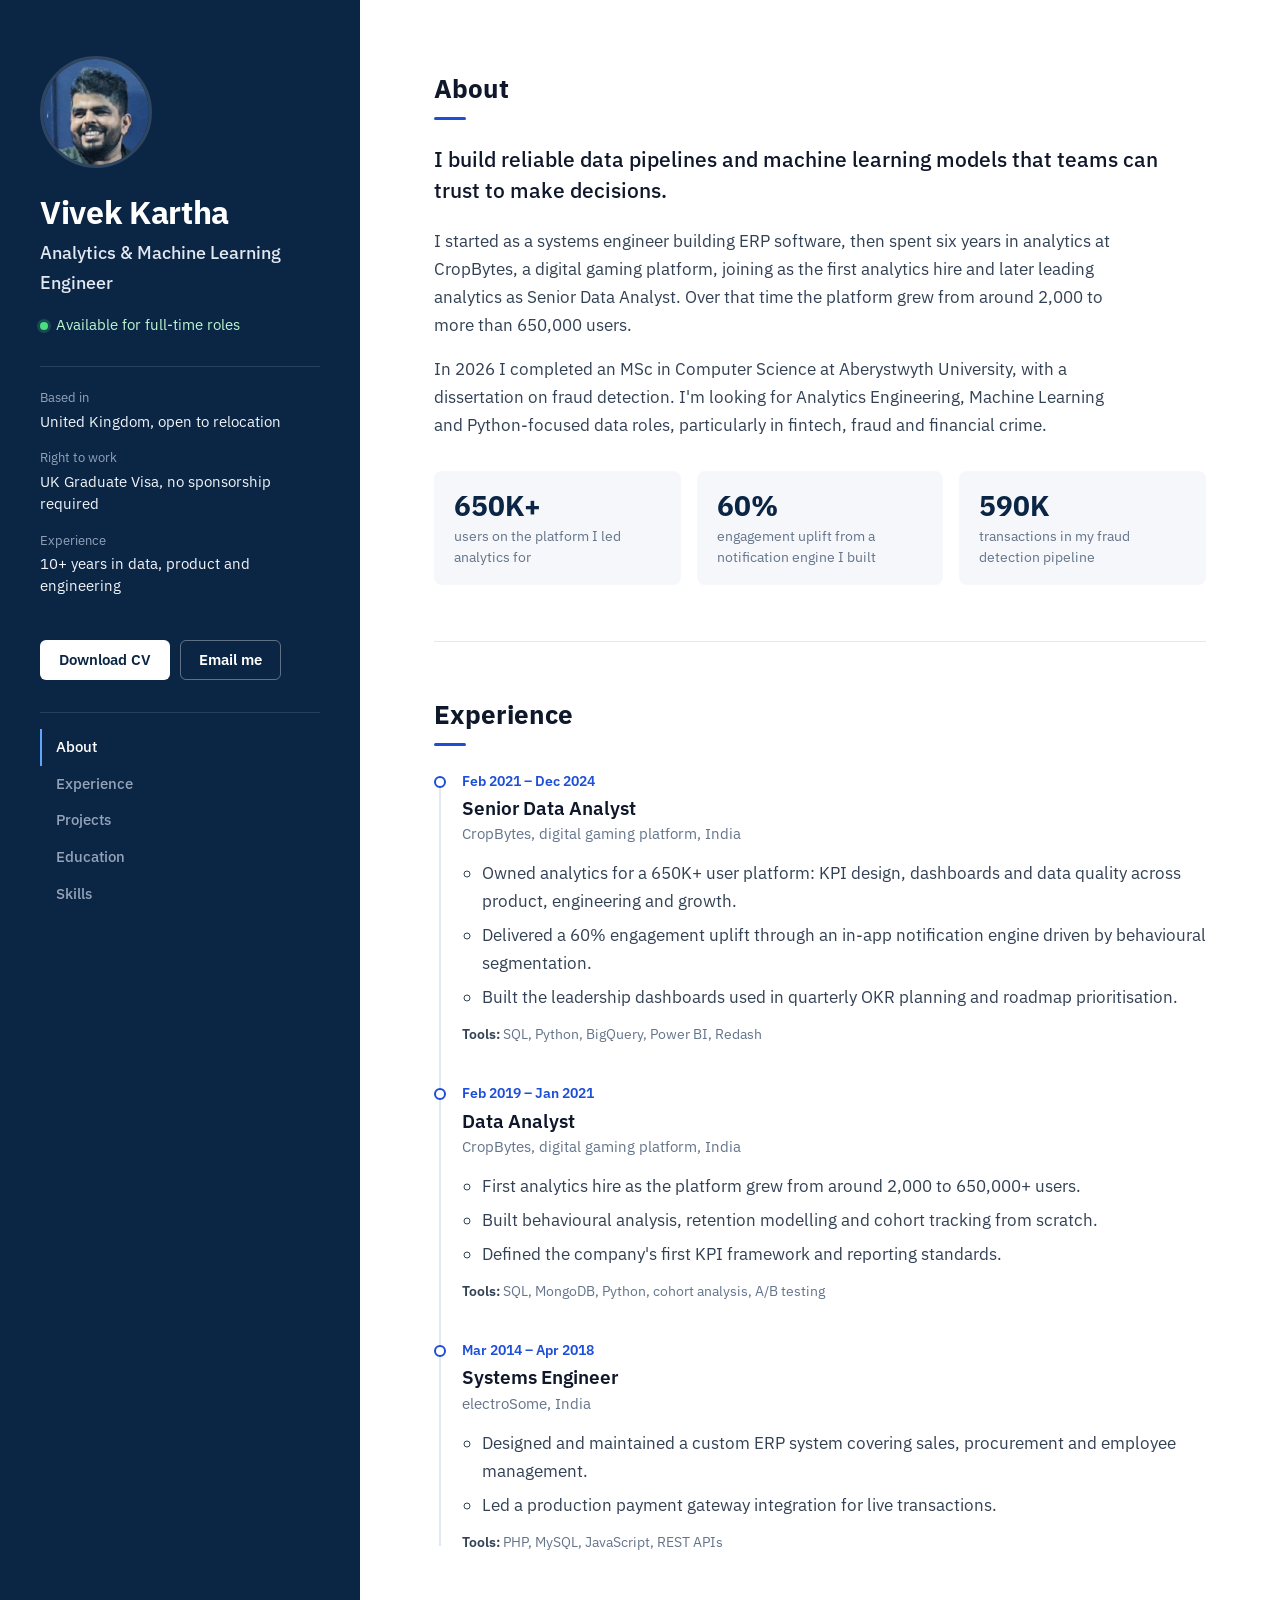
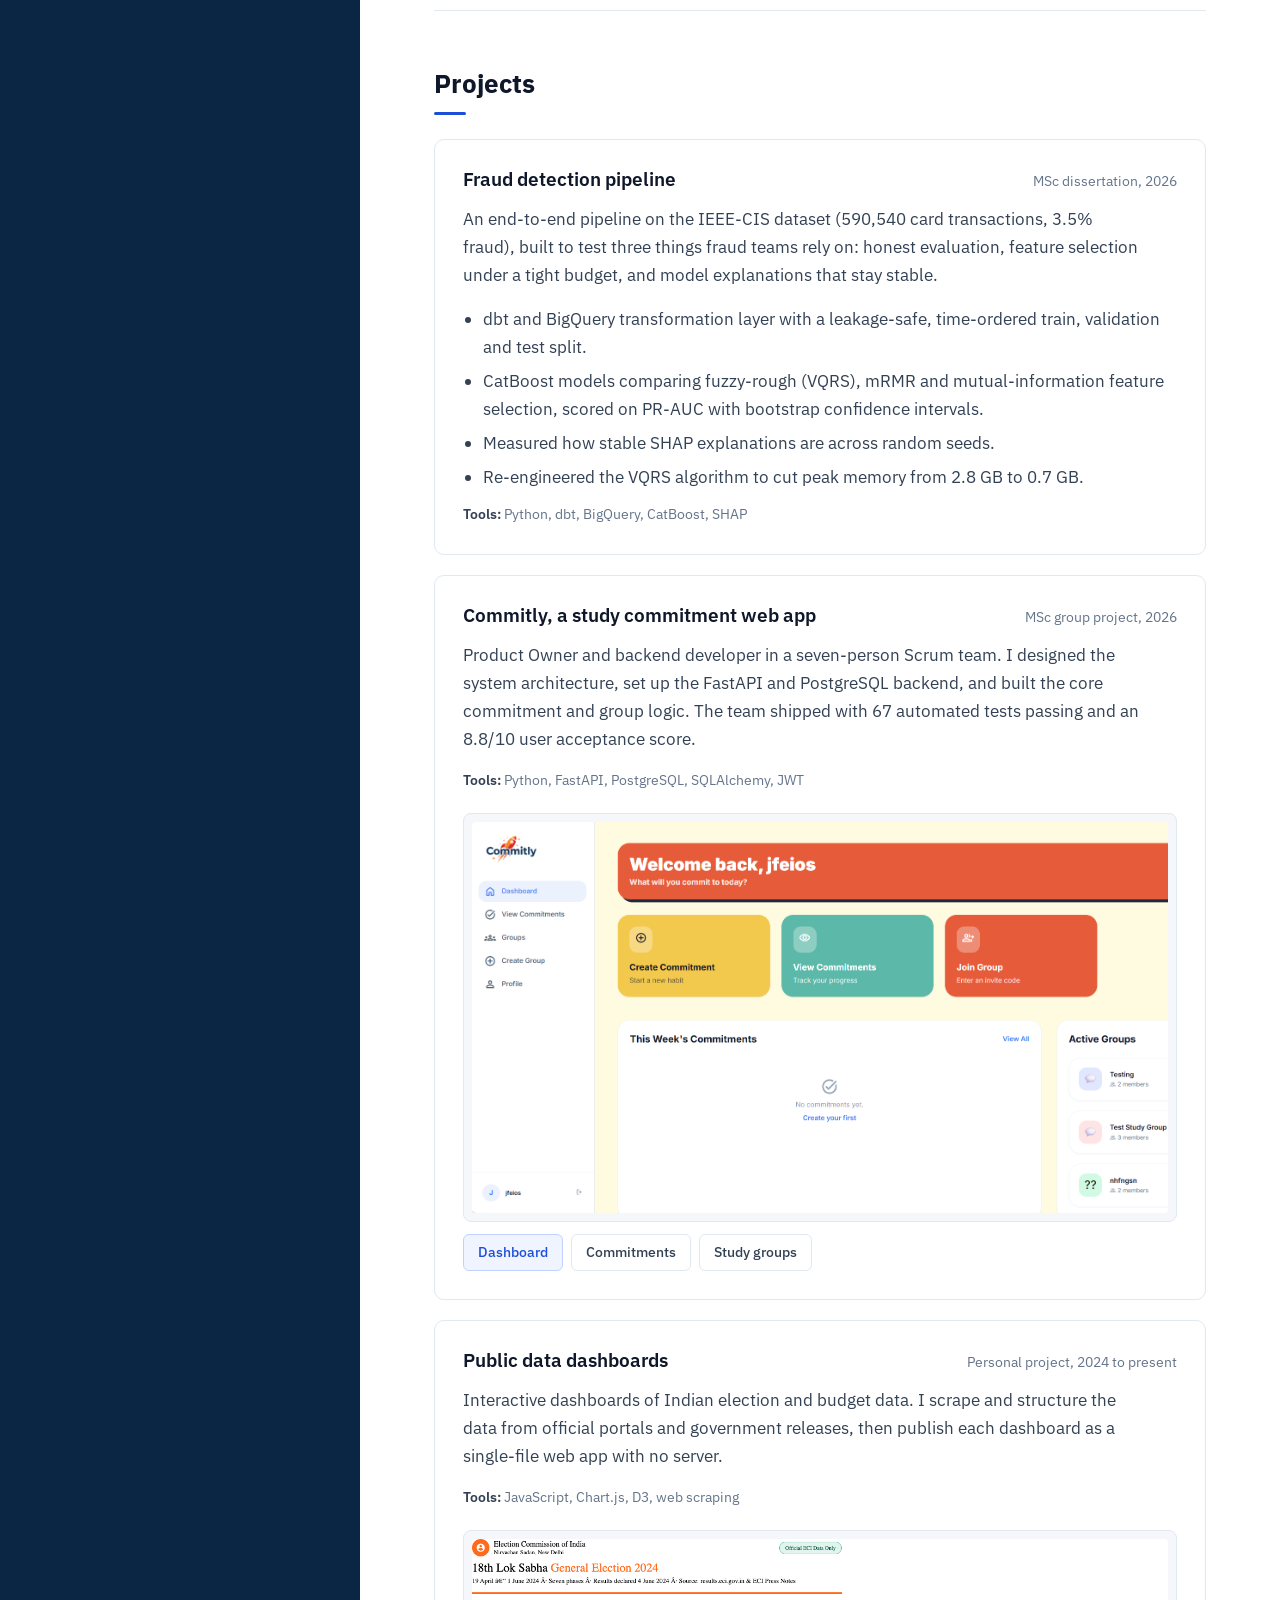
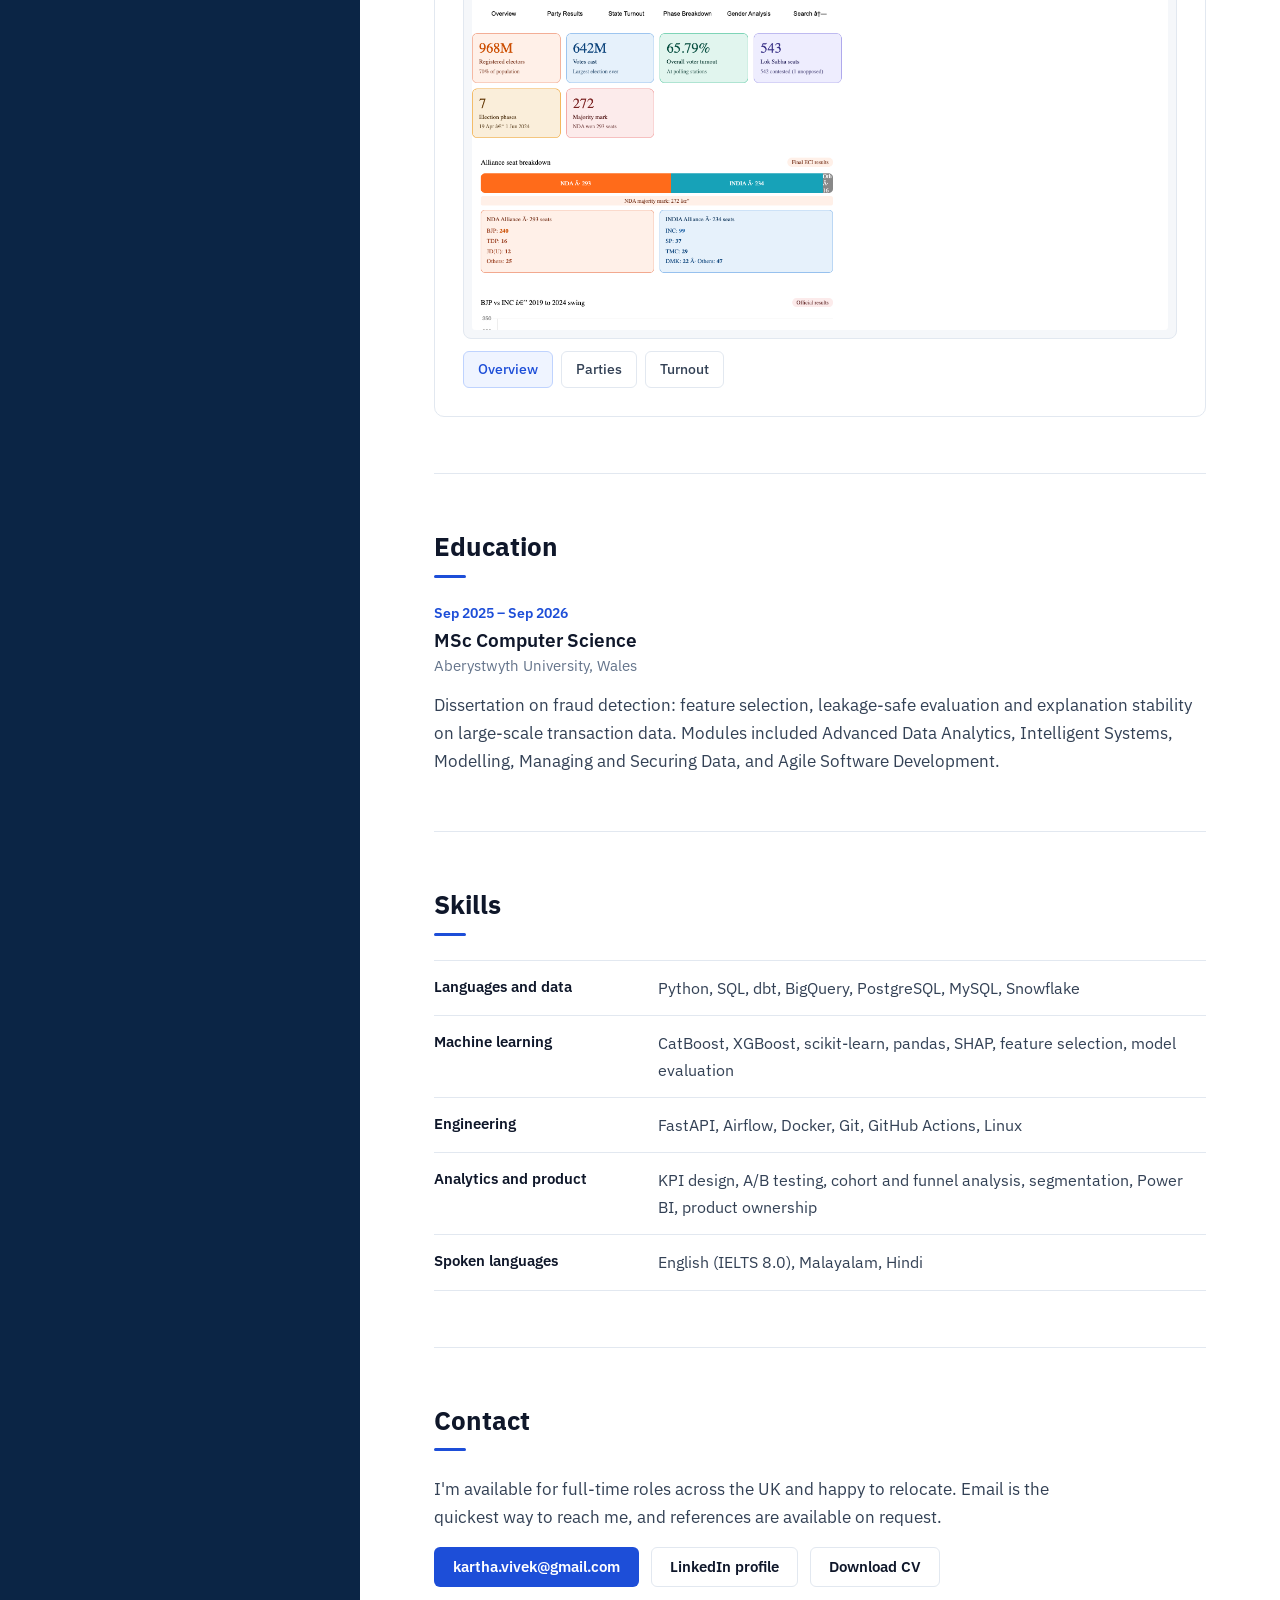
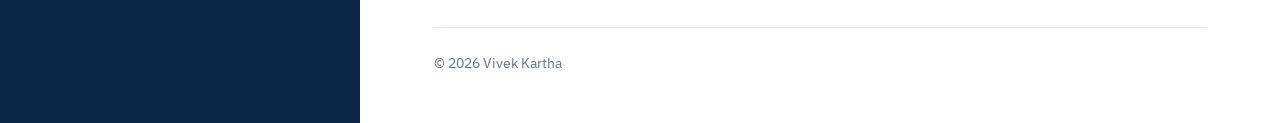
==== commit 2ba028bc: "Redesign layout with profile panel and refined styling" ====
--- a/index.html
+++ b/index.html
@@ -6,7 +6,8 @@
   <title>Vivek Kartha — Analytics & Machine Learning Engineer</title>
   <meta name="description" content="Vivek Kartha — Analytics and Machine Learning Engineer in the UK. 10+ years in data, product and engineering; MSc Computer Science (Aberystwyth). Python, SQL, dbt, BigQuery. Available for full-time roles." />
   <meta name="author" content="Vivek Kartha" />
-  <meta name="theme-color" content="#ffffff" />
+  <meta name="theme-color" content="#0B2545" />
+  <meta name="color-scheme" content="light" />
   <link rel="canonical" href="https://vivekkartha.com/" />
 
   <meta property="og:type" content="profile" />
@@ -41,279 +42,221 @@
 
   <link rel="preconnect" href="https://fonts.googleapis.com" />
   <link rel="preconnect" href="https://fonts.gstatic.com" crossorigin />
-  <link href="https://fonts.googleapis.com/css2?family=Inter:wght@400;500;600;700&display=swap" rel="stylesheet" />
-  <link rel="stylesheet" href="styles.css" />
-  <link rel="icon" type="image/svg+xml" href="data:image/svg+xml,%3Csvg xmlns='http://www.w3.org/2000/svg' viewBox='0 0 100 100'%3E%3Crect width='100' height='100' rx='16' fill='%231e3a8a'/%3E%3Ctext x='50' y='65' font-family='Arial,sans-serif' font-size='44' font-weight='700' fill='%23ffffff' text-anchor='middle'%3EVK%3C/text%3E%3C/svg%3E" />
+  <link href="https://fonts.googleapis.com/css2?family=IBM+Plex+Sans:wght@400;500;600;700&display=swap" rel="stylesheet" />
+  <link rel="stylesheet" href="styles.css?v=20261105b" />
+  <link rel="icon" type="image/svg+xml" href="data:image/svg+xml,%3Csvg xmlns='http://www.w3.org/2000/svg' viewBox='0 0 100 100'%3E%3Crect width='100' height='100' rx='16' fill='%230B2545'/%3E%3Ctext x='50' y='65' font-family='Arial,sans-serif' font-size='44' font-weight='700' fill='%23ffffff' text-anchor='middle'%3EVK%3C/text%3E%3C/svg%3E" />
 </head>
 <body>
-
   <a class="skip" href="#main">Skip to content</a>
 
-  <header class="nav">
-    <div class="container nav-inner">
-      <a href="#top" class="brand">Vivek Kartha</a>
-      <nav aria-label="Primary">
-        <ul class="nav-links">
-          <li><a href="#about">About</a></li>
-          <li><a href="#experience">Experience</a></li>
-          <li><a href="#projects">Projects</a></li>
-          <li><a href="#education">Education</a></li>
-          <li><a href="#skills">Skills</a></li>
-        </ul>
-      </nav>
-      <a href="Vivek_Kartha_CV.pdf" class="btn btn-primary btn-sm" download>Download CV</a>
-    </div>
-  </header>
-
-  <main id="main">
-
-    <!-- HERO -->
-    <section class="hero" id="top">
-      <div class="container hero-grid">
-        <div>
-          <p class="status"><span class="status-dot" aria-hidden="true"></span>Available for full-time roles</p>
-          <h1>Analytics &amp; Machine Learning Engineer</h1>
-          <p class="lede">
-            Ten years across data, product and engineering. I build reliable data pipelines and
-            machine learning models that teams can trust to make decisions — most recently a
-            fraud detection pipeline for my MSc in Computer Science.
-          </p>
-          <div class="actions">
-            <a href="#contact" class="btn btn-primary">Get in touch</a>
-            <a href="Vivek_Kartha_CV.pdf" class="btn btn-secondary" download>Download CV</a>
-          </div>
+  <div class="layout">
+
+    <!-- PROFILE PANEL -->
+    <aside class="profile" id="top">
+      <div class="profile-inner">
+        <img class="portrait" src="profile.jpeg" alt="Vivek Kartha" width="112" height="112" />
+        <h1 class="name">Vivek Kartha</h1>
+        <p class="role-title">Analytics &amp; Machine Learning Engineer</p>
+        <p class="status"><span class="status-dot" aria-hidden="true"></span>Available for full-time roles</p>
+
+        <dl class="details">
+          <div><dt>Based in</dt><dd>United Kingdom, open to relocation</dd></div>
+          <div><dt>Right to work</dt><dd>UK Graduate Visa, no sponsorship required</dd></div>
+          <div><dt>Experience</dt><dd>10+ years in data, product and engineering</dd></div>
+        </dl>
+
+        <div class="profile-actions">
+          <a href="Vivek_Kartha_CV.pdf" class="btn btn-light" download>Download CV</a>
+          <a href="mailto:kartha.vivek@gmail.com" class="btn btn-outline">Email me</a>
         </div>
-        <img class="portrait" src="profile.jpeg" alt="Vivek Kartha" width="240" height="240" />
+
+        <nav class="side-nav" aria-label="Sections">
+          <a href="#about">About</a>
+          <a href="#experience">Experience</a>
+          <a href="#projects">Projects</a>
+          <a href="#education">Education</a>
+          <a href="#skills">Skills</a>
+          <a href="#contact">Contact</a>
+        </nav>
       </div>
-
-      <div class="container">
-        <dl class="facts">
-          <div><dt>Experience</dt><dd>10+ years</dd></div>
-          <div><dt>Platform growth</dt><dd>2K → 650K+ users</dd></div>
-          <div><dt>Location</dt><dd>UK · open to relocation</dd></div>
-          <div><dt>Right to work</dt><dd>UK Graduate Visa · no sponsorship required</dd></div>
-        </dl>
-      </div>
-    </section>
-
-    <!-- ABOUT -->
-    <section id="about" class="section">
-      <div class="container prose">
+    </aside>
+
+    <!-- CONTENT -->
+    <main class="content" id="main">
+
+      <section id="about" class="block">
         <h2>About</h2>
+        <p class="intro">
+          I build reliable data pipelines and machine learning models that teams can trust to make decisions.
+        </p>
         <p>
           I started as a systems engineer building ERP software, then spent six years in analytics at
-          CropBytes, a high-growth digital platform, where I was the first analytics hire and later led
-          analytics as Senior Data Analyst. I designed the KPI framework, built the dashboards leadership
-          used for planning, and shipped a behavioural notification engine that lifted engagement by 60%.
+          CropBytes, a digital gaming platform, joining as the first analytics hire and later leading
+          analytics as Senior Data Analyst. Over that time the platform grew from around 2,000 to more
+          than 650,000 users.
         </p>
         <p>
-          In 2026 I completed an MSc in Computer Science at Aberystwyth University. I'm looking for
-          Analytics Engineering, Machine Learning and Python-focused data roles — particularly in
-          fintech, fraud and financial crime, and other data-intensive businesses.
-        </p>
-      </div>
-    </section>
-
-    <!-- EXPERIENCE -->
-    <section id="experience" class="section section-alt">
-      <div class="container">
+          In 2026 I completed an MSc in Computer Science at Aberystwyth University, with a dissertation on
+          fraud detection. I'm looking for Analytics Engineering, Machine Learning and Python-focused data
+          roles, particularly in fintech, fraud and financial crime.
+        </p>
+
+        <ul class="highlights">
+          <li><strong>650K+</strong><span>users on the platform I led analytics for</span></li>
+          <li><strong>60%</strong><span>engagement uplift from a notification engine I built</span></li>
+          <li><strong>590K</strong><span>transactions in my fraud detection pipeline</span></li>
+        </ul>
+      </section>
+
+      <section id="experience" class="block">
         <h2>Experience</h2>
-
-        <article class="role">
-          <div class="role-meta">
-            <p class="role-dates">Feb 2021 – Dec 2024</p>
-          </div>
-          <div>
+        <ol class="timeline">
+          <li class="entry">
+            <p class="when">Feb 2021 – Dec 2024</p>
             <h3>Senior Data Analyst</h3>
-            <p class="role-org">CropBytes · Digital gaming platform · India</p>
+            <p class="where">CropBytes, digital gaming platform, India</p>
             <ul>
               <li>Owned analytics for a 650K+ user platform: KPI design, dashboards and data quality across product, engineering and growth.</li>
               <li>Delivered a 60% engagement uplift through an in-app notification engine driven by behavioural segmentation.</li>
-              <li>Built leadership dashboards used in quarterly OKR planning and roadmap prioritisation.</li>
+              <li>Built the leadership dashboards used in quarterly OKR planning and roadmap prioritisation.</li>
             </ul>
-            <p class="tags">SQL · Python · BigQuery · Power BI · Redash</p>
-          </div>
-        </article>
-
-        <article class="role">
-          <div class="role-meta">
-            <p class="role-dates">Feb 2019 – Jan 2021</p>
-          </div>
-          <div>
+            <p class="tools">SQL, Python, BigQuery, Power BI, Redash</p>
+          </li>
+          <li class="entry">
+            <p class="when">Feb 2019 – Jan 2021</p>
             <h3>Data Analyst</h3>
-            <p class="role-org">CropBytes · Digital gaming platform · India</p>
+            <p class="where">CropBytes, digital gaming platform, India</p>
             <ul>
               <li>First analytics hire as the platform grew from around 2,000 to 650,000+ users.</li>
               <li>Built behavioural analysis, retention modelling and cohort tracking from scratch.</li>
-              <li>Defined the company's initial KPI framework and reporting standards.</li>
+              <li>Defined the company's first KPI framework and reporting standards.</li>
             </ul>
-            <p class="tags">SQL · MongoDB · Python · Cohort analysis · A/B testing</p>
-          </div>
-        </article>
-
-        <article class="role">
-          <div class="role-meta">
-            <p class="role-dates">Mar 2014 – Apr 2018</p>
-          </div>
-          <div>
+            <p class="tools">SQL, MongoDB, Python, cohort analysis, A/B testing</p>
+          </li>
+          <li class="entry">
+            <p class="when">Mar 2014 – Apr 2018</p>
             <h3>Systems Engineer</h3>
-            <p class="role-org">electroSome · India</p>
+            <p class="where">electroSome, India</p>
             <ul>
               <li>Designed and maintained a custom ERP system covering sales, procurement and employee management.</li>
               <li>Led a production payment gateway integration for live transactions.</li>
             </ul>
-            <p class="tags">PHP · MySQL · JavaScript · REST APIs</p>
+            <p class="tools">PHP, MySQL, JavaScript, REST APIs</p>
+          </li>
+        </ol>
+      </section>
+
+      <section id="projects" class="block">
+        <h2>Projects</h2>
+
+        <article class="project">
+          <div class="project-head">
+            <h3>Fraud detection pipeline</h3>
+            <p class="project-meta">MSc dissertation, 2026</p>
           </div>
+          <p>
+            An end-to-end pipeline on the IEEE-CIS dataset (590,540 card transactions, 3.5% fraud), built to
+            test three things fraud teams rely on: honest evaluation, feature selection under a tight budget,
+            and model explanations that stay stable.
+          </p>
+          <ul>
+            <li>dbt and BigQuery transformation layer with a leakage-safe, time-ordered train, validation and test split.</li>
+            <li>CatBoost models comparing fuzzy-rough (VQRS), mRMR and mutual-information feature selection, scored on PR-AUC with bootstrap confidence intervals.</li>
+            <li>Measured how stable SHAP explanations are across random seeds.</li>
+            <li>Re-engineered the VQRS algorithm to cut peak memory from 2.8 GB to 0.7 GB.</li>
+          </ul>
+          <p class="tools">Python, dbt, BigQuery, CatBoost, SHAP</p>
         </article>
-      </div>
-    </section>
-
-    <!-- PROJECTS -->
-    <section id="projects" class="section">
-      <div class="container">
-        <h2>Projects</h2>
-
-        <article class="project project-text">
-          <div>
-            <p class="eyebrow">MSc dissertation · 2026</p>
-            <h3>Fraud detection pipeline</h3>
-            <p>
-              An end-to-end fraud detection pipeline on the IEEE-CIS dataset (590,540 card transactions,
-              3.5% fraud), built to test three things practitioners rely on: honest evaluation, feature
-              selection under a tight budget, and stable model explanations.
-            </p>
-            <ul>
-              <li>dbt and BigQuery transformation layer with a leakage-safe, time-ordered train/validation/test split.</li>
-              <li>CatBoost models comparing fuzzy-rough (VQRS), mRMR and mutual-information feature selection, scored on PR-AUC with bootstrap confidence intervals.</li>
-              <li>Measured how stable SHAP explanations are across random seeds.</li>
-              <li>Re-engineered the VQRS algorithm to cut peak memory from 2.8 GB to 0.7 GB.</li>
-            </ul>
-            <p class="tags">Python · dbt · BigQuery · CatBoost · SHAP</p>
+
+        <article class="project">
+          <div class="project-head">
+            <h3>Commitly, a study commitment web app</h3>
+            <p class="project-meta">MSc group project, 2026</p>
           </div>
-          <dl class="project-stats">
-            <div><dt>Transactions</dt><dd>590K</dd></div>
-            <div><dt>Peak memory</dt><dd>−75%</dd></div>
-            <div><dt>Evaluation</dt><dd>PR-AUC</dd></div>
-          </dl>
-        </article>
-
-        <article class="project">
-          <div>
-            <p class="eyebrow">MSc group project · 2026</p>
-            <h3>Commitly — study commitment web app</h3>
-            <p>
-              Product Owner and backend developer in a seven-person Scrum team. Designed the system
-              architecture, set up the FastAPI and PostgreSQL backend, and built the core commitment
-              and group logic.
-            </p>
-            <ul>
-              <li>67 automated tests with a 100% pass rate.</li>
-              <li>8.8/10 user acceptance testing satisfaction score.</li>
-            </ul>
-            <p class="tags">Python · FastAPI · PostgreSQL · SQLAlchemy · JWT · Scrum</p>
-          </div>
+          <p>
+            Product Owner and backend developer in a seven-person Scrum team. I designed the system
+            architecture, set up the FastAPI and PostgreSQL backend, and built the core commitment and
+            group logic. The team shipped with 67 automated tests passing and an 8.8/10 user acceptance score.
+          </p>
+          <p class="tools">Python, FastAPI, PostgreSQL, SQLAlchemy, JWT</p>
           <figure class="gallery" data-gallery>
-            <img class="gallery-main" src="screenshots/commitly-dashboard.png" alt="Commitly dashboard" loading="lazy" width="1886" height="910" />
-            <div class="gallery-thumbs">
-              <button type="button" class="is-active" data-src="screenshots/commitly-dashboard.png" data-alt="Commitly dashboard" aria-label="Show dashboard">Dashboard</button>
-              <button type="button" data-src="screenshots/commitly-commitments.png" data-alt="Commitly commitments" aria-label="Show commitments">Commitments</button>
-              <button type="button" data-src="screenshots/commitly-groups.png" data-alt="Commitly study groups" aria-label="Show groups">Groups</button>
+            <div class="gallery-frame">
+              <img class="gallery-main" src="screenshots/commitly-dashboard.png" alt="Commitly dashboard" loading="lazy" width="1886" height="910" />
             </div>
+            <figcaption class="gallery-tabs" role="group" aria-label="Commitly screenshots">
+              <button type="button" aria-pressed="true" data-src="screenshots/commitly-dashboard.png" data-alt="Commitly dashboard">Dashboard</button>
+              <button type="button" aria-pressed="false" data-src="screenshots/commitly-commitments.png" data-alt="Commitly commitments">Commitments</button>
+              <button type="button" aria-pressed="false" data-src="screenshots/commitly-groups.png" data-alt="Commitly study groups">Study groups</button>
+            </figcaption>
           </figure>
         </article>
 
         <article class="project">
-          <div>
-            <p class="eyebrow">Personal project · 2024 – present</p>
+          <div class="project-head">
             <h3>Public data dashboards</h3>
-            <p>
-              Interactive dashboards of Indian election and budget data. Data is scraped and
-              structured from official portals and government releases, then published as
-              single-file web apps with no server or backend.
-            </p>
-            <p class="tags">JavaScript · Chart.js · D3 · Web scraping</p>
+            <p class="project-meta">Personal project, 2024 to present</p>
           </div>
+          <p>
+            Interactive dashboards of Indian election and budget data. I scrape and structure the data from
+            official portals and government releases, then publish each dashboard as a single-file web app
+            with no server.
+          </p>
+          <p class="tools">JavaScript, Chart.js, D3, web scraping</p>
           <figure class="gallery" data-gallery>
-            <img class="gallery-main" src="screenshots/eci-overview.png" alt="Election results dashboard overview" loading="lazy" width="1280" height="800" />
-            <div class="gallery-thumbs">
-              <button type="button" class="is-active" data-src="screenshots/eci-overview.png" data-alt="Election results dashboard overview" aria-label="Show overview">Overview</button>
-              <button type="button" data-src="screenshots/eci-parties.png" data-alt="Results by party" aria-label="Show party results">Parties</button>
-              <button type="button" data-src="screenshots/eci-turnout.png" data-alt="Turnout by state" aria-label="Show turnout">Turnout</button>
+            <div class="gallery-frame">
+              <img class="gallery-main" src="screenshots/eci-overview.png" alt="Election results dashboard overview" loading="lazy" width="1280" height="800" />
             </div>
+            <figcaption class="gallery-tabs" role="group" aria-label="Dashboard screenshots">
+              <button type="button" aria-pressed="true" data-src="screenshots/eci-overview.png" data-alt="Election results dashboard overview">Overview</button>
+              <button type="button" aria-pressed="false" data-src="screenshots/eci-parties.png" data-alt="Results by party">Parties</button>
+              <button type="button" aria-pressed="false" data-src="screenshots/eci-turnout.png" data-alt="Turnout by state">Turnout</button>
+            </figcaption>
           </figure>
         </article>
-      </div>
-    </section>
-
-    <!-- EDUCATION -->
-    <section id="education" class="section section-alt">
-      <div class="container">
+      </section>
+
+      <section id="education" class="block">
         <h2>Education</h2>
-        <article class="role">
-          <div class="role-meta">
-            <p class="role-dates">Sep 2025 – Sep 2026</p>
-          </div>
-          <div>
-            <h3>MSc Computer Science</h3>
-            <p class="role-org">Aberystwyth University · Wales, UK</p>
-            <p>
-              Dissertation on fraud detection: feature selection, leakage-safe evaluation and
-              explanation stability on large-scale transaction data.
-            </p>
-            <p class="tags">Advanced Data Analytics · Intelligent Systems · Modelling, Managing &amp; Securing Data · Agile Software Development · Programming for Scientists</p>
-          </div>
-        </article>
-      </div>
-    </section>
-
-    <!-- SKILLS -->
-    <section id="skills" class="section">
-      <div class="container">
+        <div class="entry entry-plain">
+          <p class="when">Sep 2025 – Sep 2026</p>
+          <h3>MSc Computer Science</h3>
+          <p class="where">Aberystwyth University, Wales</p>
+          <p>
+            Dissertation on fraud detection: feature selection, leakage-safe evaluation and explanation
+            stability on large-scale transaction data. Modules included Advanced Data Analytics, Intelligent
+            Systems, Modelling, Managing and Securing Data, and Agile Software Development.
+          </p>
+        </div>
+      </section>
+
+      <section id="skills" class="block">
         <h2>Skills</h2>
-        <div class="skills">
-          <div>
-            <h3>Languages &amp; data</h3>
-            <p>Python, SQL, dbt, BigQuery, PostgreSQL, MySQL, Snowflake</p>
-          </div>
-          <div>
-            <h3>Machine learning</h3>
-            <p>CatBoost, XGBoost, scikit-learn, pandas, SHAP, feature selection, model evaluation</p>
-          </div>
-          <div>
-            <h3>Engineering</h3>
-            <p>FastAPI, Airflow, Docker, Git, GitHub Actions, Linux</p>
-          </div>
-          <div>
-            <h3>Analytics &amp; product</h3>
-            <p>KPI design, A/B testing, cohort and funnel analysis, segmentation, Power BI, product ownership</p>
-          </div>
+        <dl class="skills">
+          <div><dt>Languages and data</dt><dd>Python, SQL, dbt, BigQuery, PostgreSQL, MySQL, Snowflake</dd></div>
+          <div><dt>Machine learning</dt><dd>CatBoost, XGBoost, scikit-learn, pandas, SHAP, feature selection, model evaluation</dd></div>
+          <div><dt>Engineering</dt><dd>FastAPI, Airflow, Docker, Git, GitHub Actions, Linux</dd></div>
+          <div><dt>Analytics and product</dt><dd>KPI design, A/B testing, cohort and funnel analysis, segmentation, Power BI, product ownership</dd></div>
+          <div><dt>Spoken languages</dt><dd>English (IELTS 8.0), Malayalam, Hindi</dd></div>
+        </dl>
+      </section>
+
+      <section id="contact" class="block contact">
+        <h2>Contact</h2>
+        <p>
+          I'm available for full-time roles across the UK and happy to relocate. Email is the quickest way
+          to reach me, and references are available on request.
+        </p>
+        <div class="contact-actions">
+          <a href="mailto:kartha.vivek@gmail.com" class="btn btn-primary">kartha.vivek@gmail.com</a>
+          <a href="https://www.linkedin.com/in/vivekkartha" class="btn btn-secondary" target="_blank" rel="noopener">LinkedIn profile</a>
+          <a href="Vivek_Kartha_CV.pdf" class="btn btn-secondary" download>Download CV</a>
         </div>
-        <p class="languages">Languages: English (IELTS 8.0), Malayalam, Hindi</p>
-      </div>
-    </section>
-
-    <!-- CONTACT -->
-    <section id="contact" class="section section-contact">
-      <div class="container narrow center">
-        <h2>Get in touch</h2>
-        <p>I'm available for full-time roles in the UK and happy to relocate. Email is the quickest way to reach me.</p>
-        <div class="actions actions-center">
-          <a href="mailto:kartha.vivek@gmail.com" class="btn btn-primary">kartha.vivek@gmail.com</a>
-          <a href="https://www.linkedin.com/in/vivekkartha" class="btn btn-secondary" target="_blank" rel="noopener">LinkedIn</a>
-        </div>
-        <p class="small">References available on request.</p>
-      </div>
-    </section>
-
-  </main>
-
-  <footer class="footer">
-    <div class="container footer-inner">
-      <span>© <span id="year">2026</span> Vivek Kartha</span>
-      <a href="#top">Back to top</a>
-    </div>
-  </footer>
-
-  <script src="script.js" defer></script>
+      </section>
+
+      <footer class="footer">© <span id="year">2026</span> Vivek Kartha</footer>
+    </main>
+  </div>
+
+  <script src="script.js?v=20261105b" defer></script>
 </body>
 </html>
--- a/styles.css
+++ b/styles.css
@@ -1,192 +1,178 @@
-/* vivekkartha.com — neutral slate palette with a single blue accent */
+/* vivekkartha.com
+   Palette: navy #0B2545 · slate #334155 · muted #64748B · surface #F5F7FA · line #E2E8F0 · blue #1D4ED8 */
 :root {
-  --bg: #ffffff;
-  --bg-alt: #f8fafc;
-  --text: #0f172a;
-  --text-2: #334155;
-  --text-3: #64748b;
-  --border: #e2e8f0;
-  --accent: #1d4ed8;
-  --accent-hover: #1e40af;
-  --accent-soft: #eff6ff;
-  --success: #15803d;
-  --radius: 8px;
-  --max: 1040px;
-  --font: "Inter", system-ui, -apple-system, "Segoe UI", Roboto, sans-serif;
-}
-@media (prefers-color-scheme: dark) {
-  :root {
-    --bg: #0f172a;
-    --bg-alt: #111c33;
-    --text: #f1f5f9;
-    --text-2: #cbd5e1;
-    --text-3: #94a3b8;
-    --border: #1e293b;
-    --accent: #60a5fa;
-    --accent-hover: #93c5fd;
-    --accent-soft: #172554;
-    --success: #4ade80;
-  }
+  --navy: #0B2545;
+  --navy-2: #13315C;
+  --text: #0F172A;
+  --body: #334155;
+  --muted: #64748B;
+  --line: #E2E8F0;
+  --surface: #F5F7FA;
+  --white: #FFFFFF;
+  --blue: #1D4ED8;
+  --blue-dark: #1E40AF;
+  --blue-tint: #EFF4FF;
+  --green: #4ADE80;
+  --font: "IBM Plex Sans", system-ui, -apple-system, "Segoe UI", Roboto, sans-serif;
+  --panel: 360px;
 }
 
 *, *::before, *::after { box-sizing: border-box; }
-html { scroll-behavior: smooth; scroll-padding-top: 72px; }
+html { scroll-behavior: smooth; }
 body {
   margin: 0;
-  background: var(--bg);
-  color: var(--text);
+  background: var(--white);
+  color: var(--body);
   font-family: var(--font);
-  font-size: 16px;
+  font-size: 17px;
   line-height: 1.65;
   -webkit-font-smoothing: antialiased;
+  text-rendering: optimizeLegibility;
 }
-img { max-width: 100%; height: auto; display: block; }
-a { color: var(--accent); text-decoration: none; }
-a:hover { text-decoration: underline; }
-h1, h2, h3 { color: var(--text); line-height: 1.25; margin: 0; }
-p { margin: 0 0 1rem; }
+img { display: block; max-width: 100%; height: auto; }
+a { color: var(--blue); text-decoration: none; }
+a:hover { text-decoration: underline; text-underline-offset: 3px; }
+h1, h2, h3 { margin: 0; color: var(--text); line-height: 1.25; }
+p { margin: 0 0 16px; }
+ul, ol { margin: 0; padding: 0; }
+:focus-visible { outline: 2px solid var(--blue); outline-offset: 3px; border-radius: 2px; }
+.skip { position: absolute; left: -999px; top: 8px; z-index: 10; background: var(--white); color: var(--navy); padding: 8px 14px; border-radius: 6px; }
+.skip:focus { left: 8px; }
 
-.container { max-width: var(--max); margin: 0 auto; padding: 0 24px; }
-.narrow { max-width: 760px; }
-.prose p { max-width: 760px; }
-.center { text-align: center; }
+/* ---------- Layout ---------- */
+.layout { display: grid; grid-template-columns: var(--panel) minmax(0, 1fr); min-height: 100vh; }
 
-.skip { position: absolute; left: -999px; top: 8px; background: var(--accent); color: #fff; padding: 8px 12px; border-radius: var(--radius); z-index: 100; }
-.skip:focus { left: 8px; }
-:focus-visible { outline: 2px solid var(--accent); outline-offset: 2px; }
+/* ---------- Profile panel ---------- */
+.profile { background: var(--navy); color: #CBD5E1; }
+.profile-inner {
+  position: sticky; top: 0;
+  height: 100vh; overflow-y: auto;
+  padding: 56px 40px 40px;
+  display: flex; flex-direction: column;
+}
+.portrait { width: 112px; height: 112px; border-radius: 50%; object-fit: cover; border: 3px solid rgba(255,255,255,0.15); margin-bottom: 24px; }
+.name { color: var(--white); font-size: 32px; font-weight: 700; letter-spacing: -0.01em; }
+.role-title { color: #E2E8F0; font-size: 18px; font-weight: 500; margin: 6px 0 16px; }
+.status { display: flex; align-items: center; gap: 8px; font-size: 15px; color: #BBF7D0; margin-bottom: 28px; }
+.status-dot { width: 8px; height: 8px; border-radius: 50%; background: var(--green); box-shadow: 0 0 0 3px rgba(74,222,128,0.2); }
 
-/* Buttons */
+.details { margin: 0 0 28px; padding: 20px 0 0; border-top: 1px solid rgba(255,255,255,0.12); }
+.details div { margin-bottom: 14px; }
+.details dt { font-size: 13px; color: #94A3B8; margin-bottom: 2px; }
+.details dd { margin: 0; font-size: 15px; color: #F1F5F9; line-height: 1.5; }
+
+.profile-actions { display: flex; gap: 10px; flex-wrap: wrap; margin-bottom: 32px; }
+
+.side-nav { margin-top: auto; display: flex; flex-direction: column; border-top: 1px solid rgba(255,255,255,0.12); padding-top: 16px; }
+.side-nav a { color: #94A3B8; font-size: 15px; font-weight: 500; padding: 6px 0 6px 14px; border-left: 2px solid transparent; }
+.side-nav a:hover { color: var(--white); text-decoration: none; }
+.side-nav a.active { color: var(--white); border-left-color: #60A5FA; }
+
+/* ---------- Buttons ---------- */
 .btn {
   display: inline-flex; align-items: center; justify-content: center;
-  padding: 10px 18px; border-radius: var(--radius);
-  font-weight: 600; font-size: 15px; line-height: 1.2;
-  border: 1px solid transparent; transition: background .15s, border-color .15s, color .15s;
+  padding: 10px 18px; border-radius: 6px; border: 1px solid transparent;
+  font-family: inherit; font-size: 15px; font-weight: 600; line-height: 1.2;
+  transition: background-color .15s, border-color .15s, color .15s;
 }
 .btn:hover { text-decoration: none; }
-.btn-primary { background: var(--accent); color: #fff; }
-.btn-primary:hover { background: var(--accent-hover); }
-@media (prefers-color-scheme: dark) { .btn-primary { color: #0f172a; } }
-.btn-secondary { background: var(--bg); color: var(--text); border-color: var(--border); }
-.btn-secondary:hover { border-color: var(--text-3); }
-.btn-sm { padding: 7px 14px; font-size: 14px; }
-.actions { display: flex; flex-wrap: wrap; gap: 12px; }
-.actions-center { justify-content: center; }
+.btn-light { background: var(--white); color: var(--navy); }
+.btn-light:hover { background: #E2E8F0; }
+.btn-outline { color: var(--white); border-color: rgba(255,255,255,0.35); }
+.btn-outline:hover { border-color: var(--white); }
+.btn-primary { background: var(--blue); color: var(--white); }
+.btn-primary:hover { background: var(--blue-dark); }
+.btn-secondary { background: var(--white); color: var(--text); border-color: var(--line); }
+.btn-secondary:hover { border-color: var(--muted); }
 
-/* Nav */
-.nav {
-  position: sticky; top: 0; z-index: 50;
-  background: color-mix(in srgb, var(--bg) 92%, transparent);
-  backdrop-filter: blur(8px);
-  border-bottom: 1px solid var(--border);
+/* ---------- Content column ---------- */
+.content { padding: 72px 64px 32px; max-width: 900px; width: 100%; margin: 0 auto; }
+.block { padding-bottom: 56px; margin-bottom: 56px; border-bottom: 1px solid var(--line); scroll-margin-top: 32px; }
+.block h2 { font-size: 26px; font-weight: 700; margin-bottom: 24px; }
+.block h2::after { content: ""; display: block; width: 32px; height: 3px; background: var(--blue); margin-top: 12px; border-radius: 2px; }
+.intro { font-size: 21px; line-height: 1.5; color: var(--text); font-weight: 500; margin-bottom: 20px; }
+.block > p { max-width: 68ch; }
+
+.highlights { list-style: none; display: grid; grid-template-columns: repeat(3, 1fr); gap: 16px; margin-top: 32px; }
+.highlights li { background: var(--surface); border-radius: 8px; padding: 18px 20px; }
+.highlights strong { display: block; font-size: 28px; font-weight: 700; color: var(--navy); line-height: 1.2; }
+.highlights span { display: block; font-size: 14px; color: var(--muted); line-height: 1.45; margin-top: 4px; }
+
+/* ---------- Timeline ---------- */
+.timeline { list-style: none; position: relative; padding-left: 28px; }
+.timeline::before { content: ""; position: absolute; left: 5px; top: 8px; bottom: 8px; width: 2px; background: var(--line); }
+.entry { position: relative; }
+.timeline .entry { padding-bottom: 36px; }
+.timeline .entry:last-child { padding-bottom: 0; }
+.timeline .entry::before {
+  content: ""; position: absolute; left: -28px; top: 6px;
+  width: 12px; height: 12px; border-radius: 50%;
+  background: var(--white); border: 2px solid var(--blue);
 }
-.nav-inner { display: flex; align-items: center; gap: 32px; height: 64px; }
-.brand { font-weight: 700; font-size: 17px; color: var(--text); }
-.brand:hover { text-decoration: none; }
-.nav nav { margin-left: auto; }
-.nav-links { list-style: none; display: flex; gap: 24px; margin: 0; padding: 0; }
-.nav-links a { color: var(--text-2); font-size: 15px; font-weight: 500; }
-.nav-links a:hover, .nav-links a.active { color: var(--accent); text-decoration: none; }
+.when { font-size: 14px; font-weight: 600; color: var(--blue); margin: 0 0 4px; }
+.entry h3, .project h3 { font-size: 19px; font-weight: 600; }
+.where { color: var(--muted); font-size: 15px; margin: 2px 0 12px; }
+.entry ul, .project ul { padding-left: 20px; }
+.entry li, .project li { margin-bottom: 6px; }
+.tools { font-size: 14px; color: var(--muted); margin: 12px 0 0; }
+.tools::before { content: "Tools: "; font-weight: 600; color: var(--body); }
 
-/* Hero */
-.hero { padding: 72px 0 56px; }
-.hero-grid { display: grid; grid-template-columns: 1fr auto; gap: 56px; align-items: center; }
-.status { display: inline-flex; align-items: center; gap: 8px; font-size: 14px; font-weight: 500; color: var(--success); margin-bottom: 16px; }
-.status-dot { width: 8px; height: 8px; border-radius: 50%; background: var(--success); }
-h1 { font-size: clamp(32px, 4.6vw, 46px); font-weight: 700; letter-spacing: -0.02em; margin-bottom: 18px; }
-.lede { font-size: 18px; color: var(--text-2); max-width: 600px; margin-bottom: 28px; }
-.portrait { width: 240px; height: 240px; object-fit: cover; border-radius: 50%; border: 1px solid var(--border); }
+/* ---------- Projects ---------- */
+.project { padding: 28px; border: 1px solid var(--line); border-radius: 10px; margin-bottom: 20px; }
+.project:last-child { margin-bottom: 0; }
+.project-head { display: flex; justify-content: space-between; align-items: baseline; gap: 16px; flex-wrap: wrap; margin-bottom: 12px; }
+.project-meta { font-size: 14px; color: var(--muted); margin: 0; }
+.project > p { max-width: 68ch; }
 
-.facts {
-  display: grid; grid-template-columns: repeat(4, 1fr);
-  margin: 56px 0 0; border: 1px solid var(--border); border-radius: var(--radius);
+.gallery { margin: 20px 0 0; }
+.gallery-frame { background: var(--surface); border: 1px solid var(--line); border-radius: 8px; padding: 8px; }
+.gallery-main { width: 100%; aspect-ratio: 16 / 9; object-fit: cover; object-position: top left; border-radius: 4px; background: var(--white); }
+.gallery-tabs { display: flex; gap: 8px; flex-wrap: wrap; margin-top: 12px; }
+.gallery-tabs button {
+  font: inherit; font-size: 14px; font-weight: 500; cursor: pointer;
+  padding: 6px 14px; border-radius: 6px;
+  background: var(--white); color: var(--body); border: 1px solid var(--line);
 }
-.facts > div { padding: 18px 20px; border-right: 1px solid var(--border); }
-.facts > div:last-child { border-right: 0; }
-.facts dt { font-size: 13px; color: var(--text-3); margin-bottom: 4px; }
-.facts dd { margin: 0; font-weight: 600; font-size: 15px; }
+.gallery-tabs button:hover { border-color: var(--muted); }
+.gallery-tabs button[aria-pressed="true"] { background: var(--blue-tint); color: var(--blue); border-color: #BFD3FE; }
 
-/* Sections */
-.section { padding: 72px 0; border-top: 1px solid var(--border); }
-.section-alt { background: var(--bg-alt); }
-.section h2 { font-size: 28px; font-weight: 700; letter-spacing: -0.01em; margin-bottom: 32px; }
-.section p { color: var(--text-2); }
-h3 { font-size: 18px; font-weight: 600; margin-bottom: 4px; }
-.eyebrow { font-size: 13px; font-weight: 600; color: var(--accent); text-transform: uppercase; letter-spacing: .04em; margin-bottom: 6px !important; }
-.tags { font-size: 14px; color: var(--text-3) !important; margin: 12px 0 0; }
-ul { margin: 0 0 0; padding-left: 20px; color: var(--text-2); }
-li { margin-bottom: 6px; }
-.small { font-size: 14px; color: var(--text-3) !important; margin-top: 20px; }
+/* ---------- Education / skills / contact ---------- */
+.entry-plain p:last-child { margin-bottom: 0; }
+.skills { margin: 0; }
+.skills div { display: grid; grid-template-columns: 200px 1fr; gap: 24px; padding: 14px 0; border-top: 1px solid var(--line); }
+.skills div:last-child { border-bottom: 1px solid var(--line); }
+.skills dt { font-weight: 600; color: var(--text); font-size: 15px; }
+.skills dd { margin: 0; font-size: 16px; }
+.contact { border-bottom: 0; margin-bottom: 0; padding-bottom: 40px; }
+.contact-actions { display: flex; flex-wrap: wrap; gap: 12px; margin-top: 8px; }
+.footer { font-size: 14px; color: var(--muted); padding: 24px 0 16px; border-top: 1px solid var(--line); }
 
-/* Experience / education */
-.role { display: grid; grid-template-columns: 180px 1fr; gap: 32px; padding: 28px 0; border-top: 1px solid var(--border); }
-.role:last-child { border-bottom: 1px solid var(--border); }
-.role-dates { font-size: 14px; color: var(--text-3) !important; font-weight: 500; margin: 2px 0 0; }
-.role-org { color: var(--text-3) !important; font-size: 15px; margin-bottom: 12px; }
-
-/* Projects */
-.project {
-  display: grid; grid-template-columns: 1fr 1.05fr; gap: 40px; align-items: start;
-  padding: 32px; margin-bottom: 24px;
-  background: var(--bg); border: 1px solid var(--border); border-radius: 12px;
+/* ---------- Responsive ---------- */
+@media (max-width: 1100px) {
+  :root { --panel: 320px; }
+  .profile-inner { padding: 48px 32px 32px; }
+  .content { padding: 56px 48px 24px; }
 }
-.project:last-child { margin-bottom: 0; }
-.project-text { grid-template-columns: 1fr 220px; }
-.project h3 { font-size: 20px; margin-bottom: 10px; }
-.project-stats { margin: 0; display: grid; gap: 12px; }
-.project-stats > div { background: var(--bg-alt); border: 1px solid var(--border); border-radius: var(--radius); padding: 14px 16px; }
-.project-stats dt { font-size: 13px; color: var(--text-3); }
-.project-stats dd { margin: 0; font-size: 22px; font-weight: 700; }
-
-.gallery { margin: 0; }
-.gallery-main { width: 100%; aspect-ratio: 16 / 9; object-fit: cover; object-position: top; border: 1px solid var(--border); border-radius: var(--radius); background: var(--bg-alt); }
-.gallery-thumbs { display: flex; gap: 8px; margin-top: 10px; flex-wrap: wrap; }
-.gallery-thumbs button {
-  font: inherit; font-size: 13px; font-weight: 500; cursor: pointer;
-  padding: 5px 12px; border-radius: 999px;
-  border: 1px solid var(--border); background: var(--bg); color: var(--text-2);
-}
-.gallery-thumbs button:hover { border-color: var(--text-3); }
-.gallery-thumbs button.is-active { background: var(--accent-soft); border-color: var(--accent); color: var(--accent); }
-
-/* Skills */
-.skills { display: grid; grid-template-columns: repeat(2, 1fr); gap: 28px 48px; }
-.skills h3 { font-size: 15px; margin-bottom: 6px; }
-.skills p { margin: 0; }
-.languages { margin-top: 32px; font-size: 15px; }
-
-/* Contact */
-.section-contact { background: var(--bg-alt); }
-.section-contact h2 { margin-bottom: 12px; }
-.section-contact p { margin-bottom: 24px; }
-
-.footer { border-top: 1px solid var(--border); padding: 24px 0; font-size: 14px; color: var(--text-3); }
-.footer-inner { display: flex; justify-content: space-between; }
-
-/* Responsive */
-@media (max-width: 880px) {
-  .nav nav { display: none; }
-  .nav-inner { justify-content: space-between; }
-  .hero { padding: 48px 0 40px; }
-  .hero-grid { grid-template-columns: 1fr; gap: 28px; }
-  .portrait { width: 112px; height: 112px; order: -1; }
-  .facts { grid-template-columns: 1fr 1fr; margin-top: 40px; }
-  .facts > div:nth-child(2) { border-right: 0; }
-  .facts > div:nth-child(-n+2) { border-bottom: 1px solid var(--border); }
-  .section { padding: 56px 0; }
-  .role { grid-template-columns: 1fr; gap: 4px; }
-  .project, .project-text { grid-template-columns: 1fr; gap: 24px; padding: 24px; }
-  .project-stats { grid-template-columns: repeat(3, 1fr); }
-  .skills { grid-template-columns: 1fr; }
-}
-@media (max-width: 480px) {
-  .facts { grid-template-columns: 1fr; }
-  .facts > div { border-right: 0 !important; border-bottom: 1px solid var(--border); }
-  .facts > div:last-child { border-bottom: 0; }
-  .project-stats dd { font-size: 18px; }
-  .brand { font-size: 16px; }
+@media (max-width: 860px) {
+  .layout { grid-template-columns: 1fr; }
+  .profile-inner { position: static; height: auto; padding: 40px 24px 32px; }
+  .portrait { width: 96px; height: 96px; margin-bottom: 20px; }
+  .name { font-size: 28px; }
+  .side-nav { display: none; }
+  .profile-actions { margin-bottom: 0; }
+  .content { padding: 48px 24px 16px; max-width: none; }
+  .block { padding-bottom: 44px; margin-bottom: 44px; }
+  .highlights { grid-template-columns: 1fr; }
+  .project { padding: 20px; }
+  .skills div { grid-template-columns: 1fr; gap: 4px; }
+  .intro { font-size: 19px; }
 }
 @media (prefers-reduced-motion: reduce) { html { scroll-behavior: auto; } }
 @media print {
-  .nav, .actions, .gallery-thumbs, .footer { display: none; }
-  .section { padding: 24px 0; }
+  .layout { display: block; }
+  .profile { background: none; color: var(--body); }
+  .profile-inner { position: static; height: auto; padding: 0 0 24px; }
+  .name, .role-title, .details dd { color: var(--text); }
+  .side-nav, .profile-actions, .contact-actions, .gallery { display: none; }
+  .content { padding: 0; }
 }
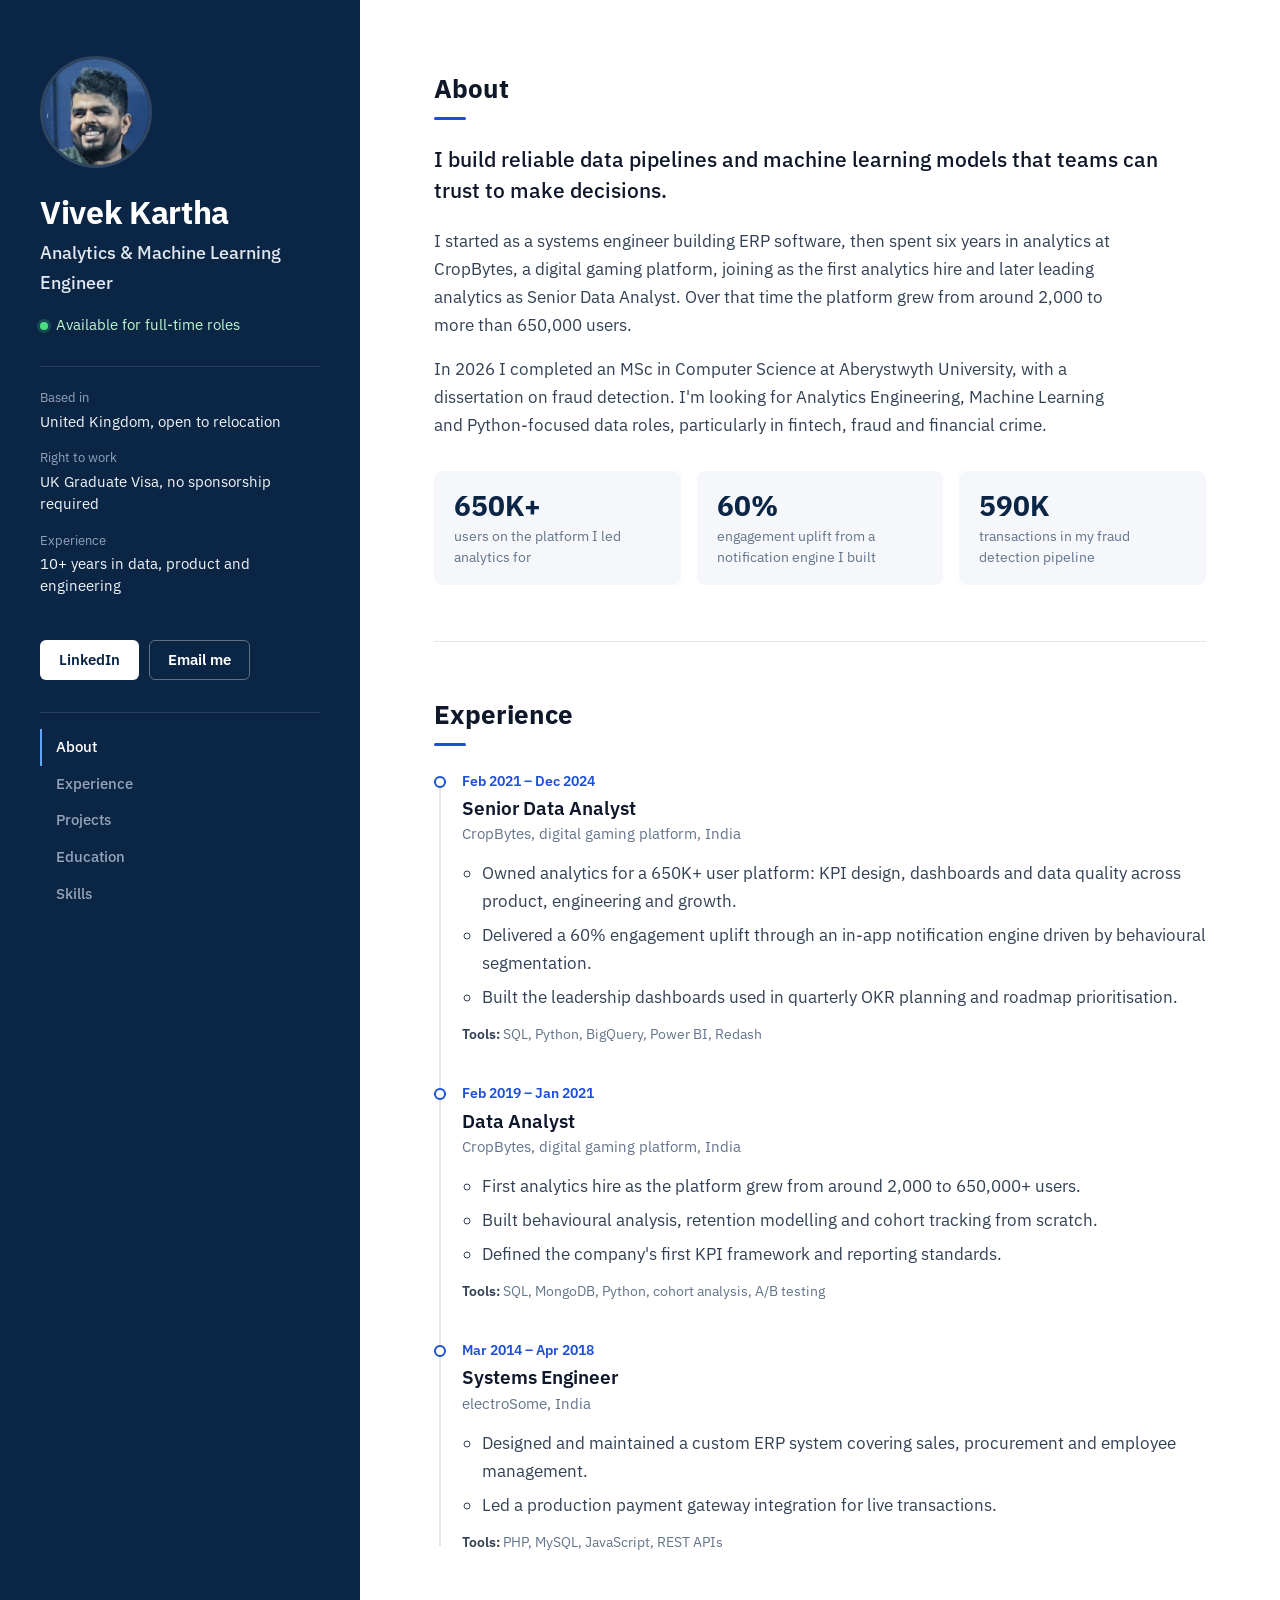
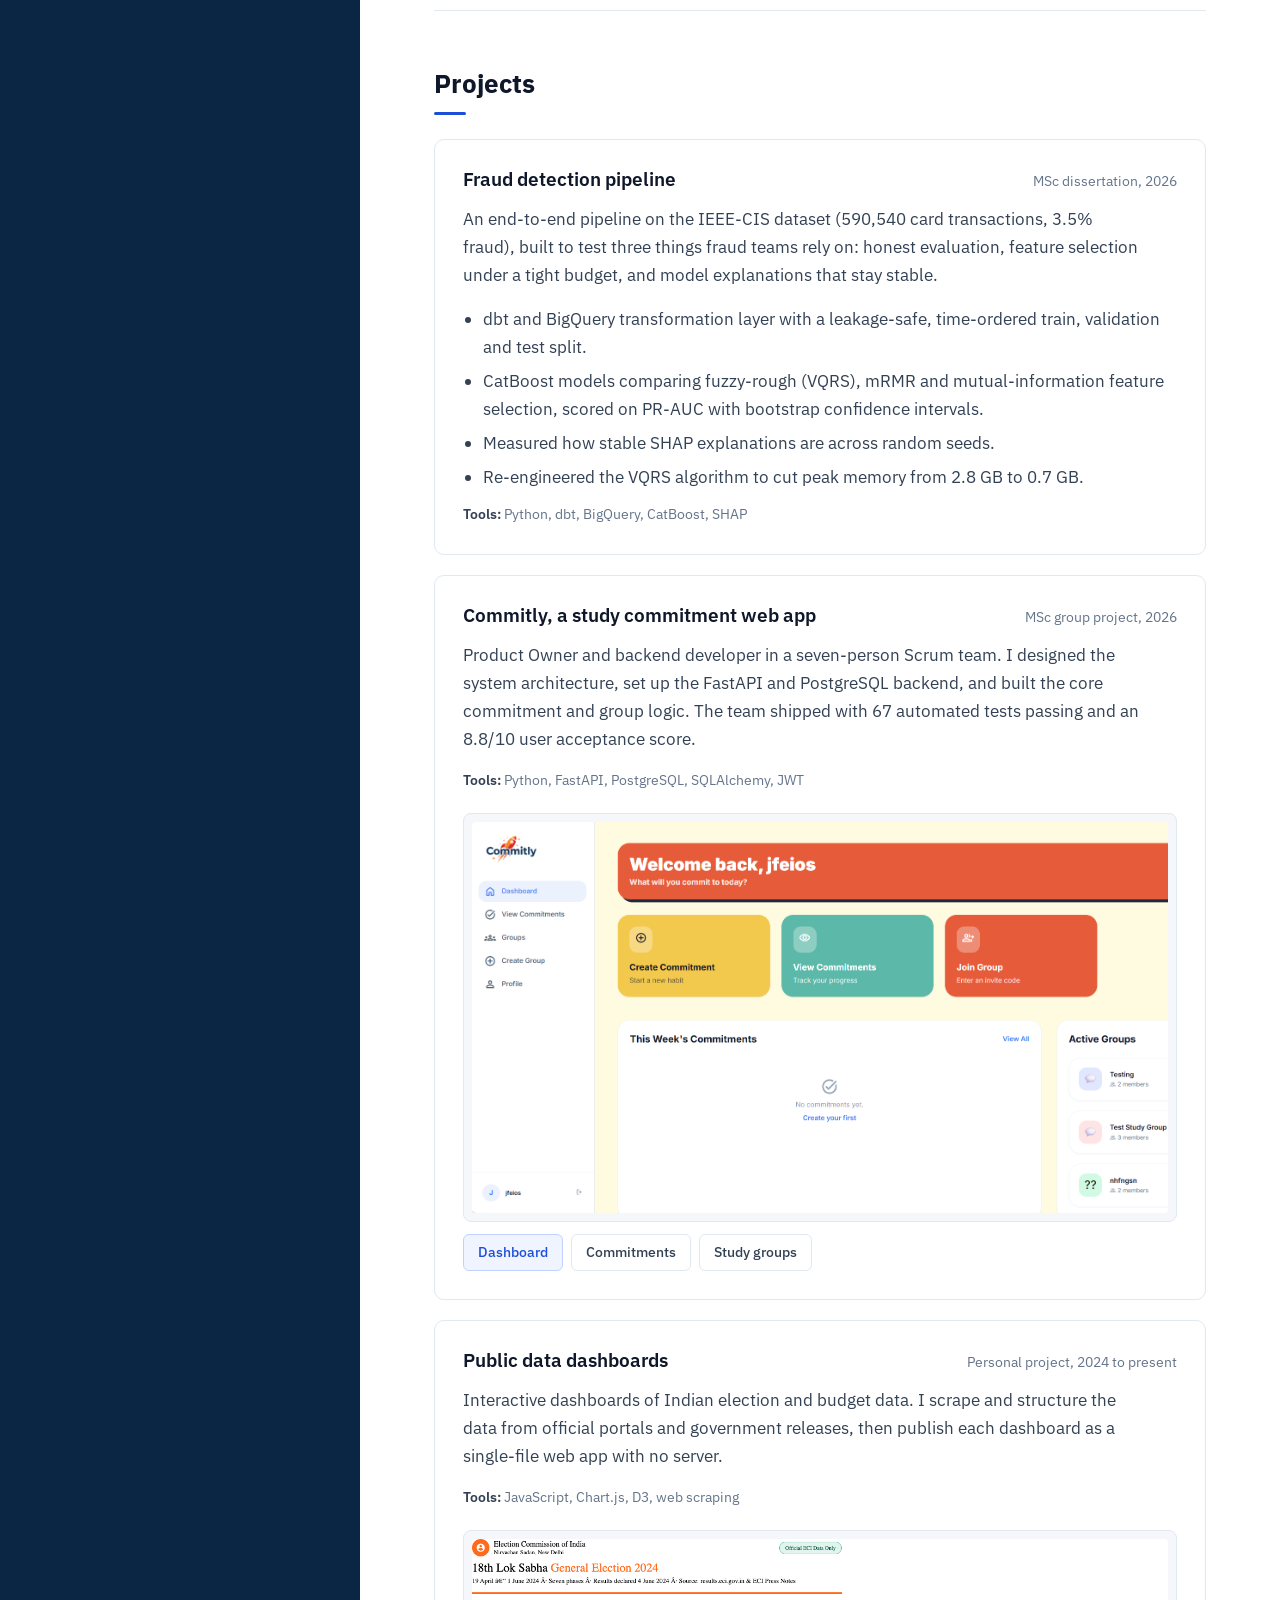
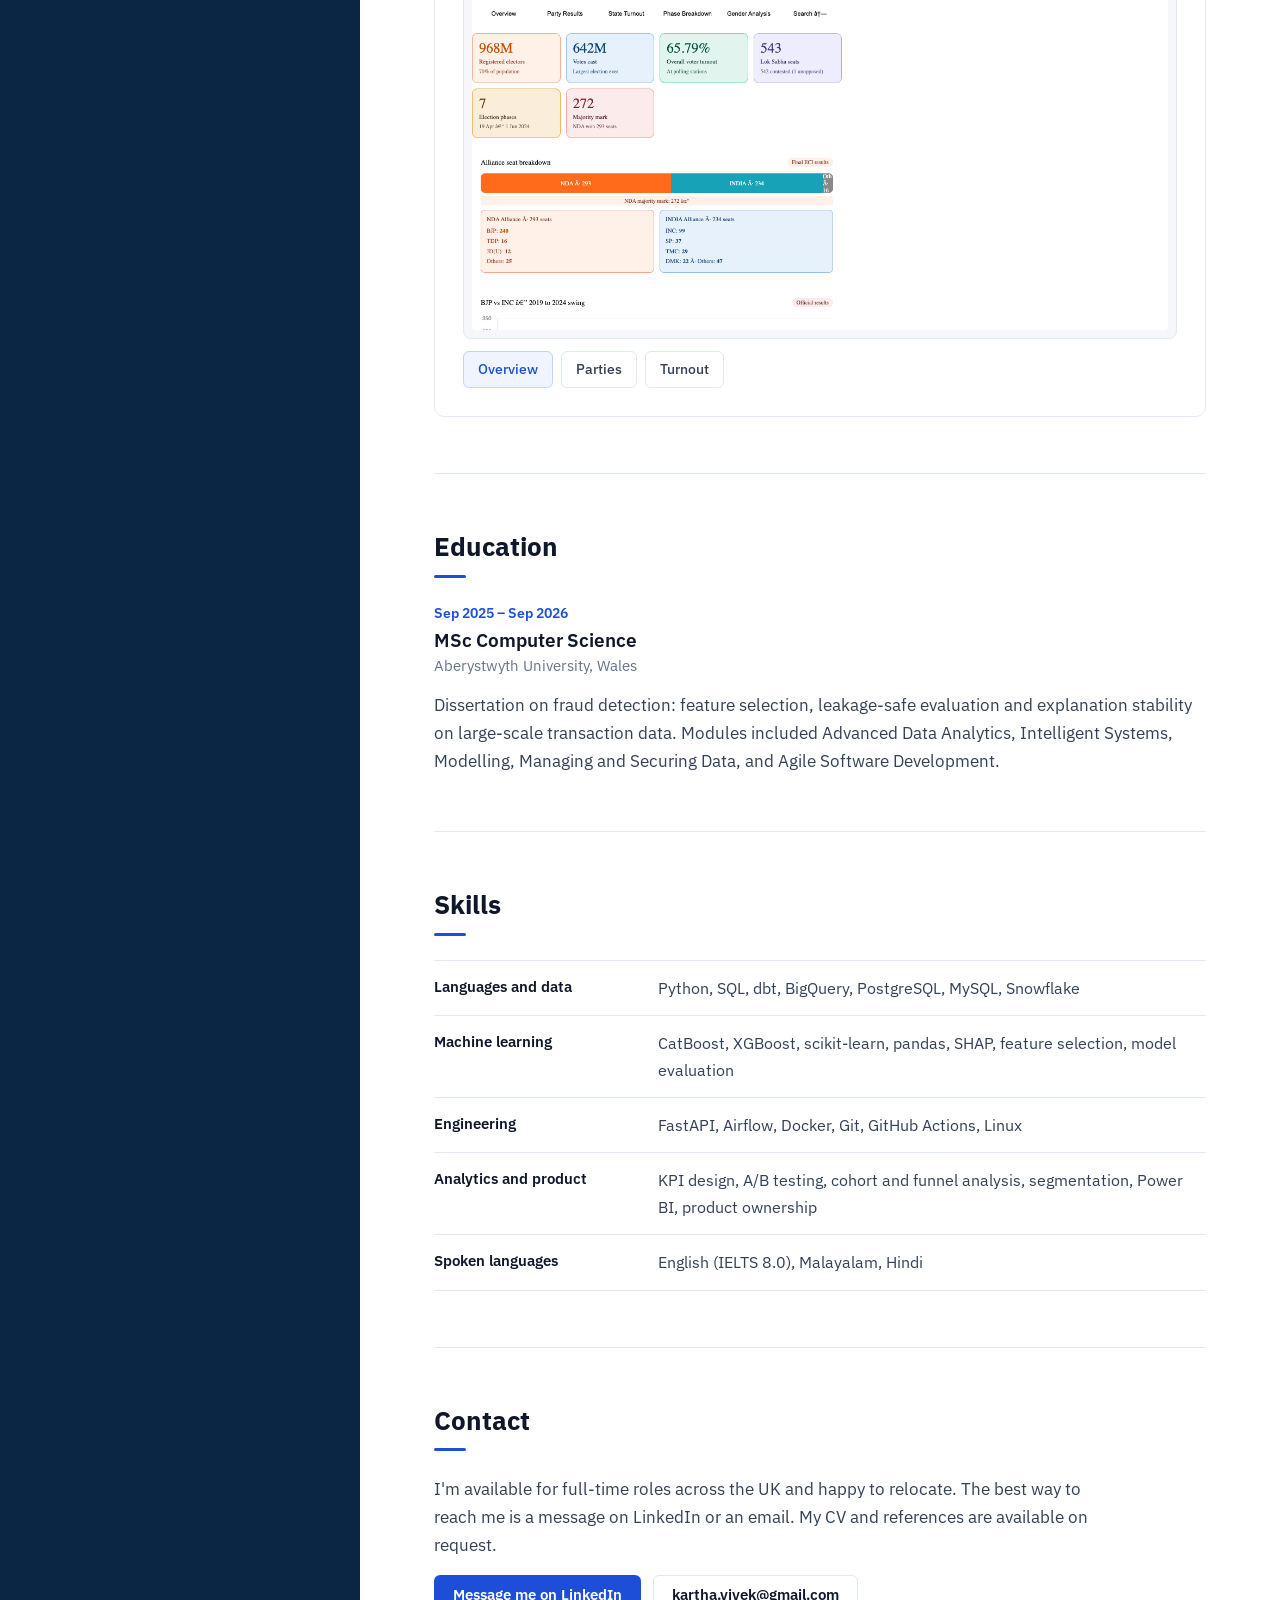
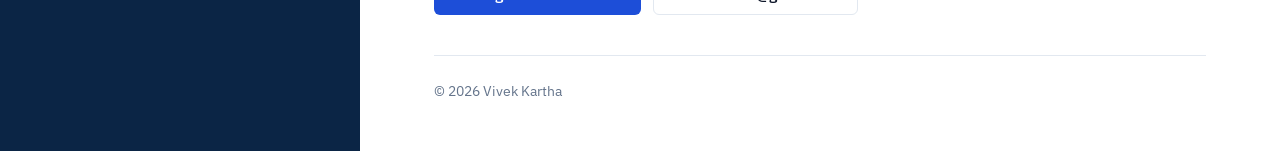
==== commit e2b5634c: "Remove public CV; LinkedIn-first contact with script-built email link" ====
--- a/index.html
+++ b/index.html
@@ -32,7 +32,6 @@
     "url": "https://vivekkartha.com/",
     "image": "https://vivekkartha.com/profile.jpeg",
     "jobTitle": "Analytics & Machine Learning Engineer",
-    "email": "mailto:kartha.vivek@gmail.com",
     "address": { "@type": "PostalAddress", "addressCountry": "GB" },
     "alumniOf": { "@type": "CollegeOrUniversity", "name": "Aberystwyth University" },
     "knowsAbout": ["Analytics Engineering", "Machine Learning", "Python", "SQL", "dbt", "BigQuery", "Fraud Detection", "Product Analytics"],
@@ -66,8 +65,8 @@
         </dl>
 
         <div class="profile-actions">
-          <a href="Vivek_Kartha_CV.pdf" class="btn btn-light" download>Download CV</a>
-          <a href="mailto:kartha.vivek@gmail.com" class="btn btn-outline">Email me</a>
+          <a href="https://www.linkedin.com/in/vivekkartha" class="btn btn-light" target="_blank" rel="noopener">LinkedIn</a>
+          <a href="#contact" class="btn btn-outline" data-email>Email me</a>
         </div>
 
         <nav class="side-nav" aria-label="Sections">
@@ -243,13 +242,12 @@
       <section id="contact" class="block contact">
         <h2>Contact</h2>
         <p>
-          I'm available for full-time roles across the UK and happy to relocate. Email is the quickest way
-          to reach me, and references are available on request.
+          I'm available for full-time roles across the UK and happy to relocate. The best way to reach me
+          is a message on LinkedIn or an email. My CV and references are available on request.
         </p>
         <div class="contact-actions">
-          <a href="mailto:kartha.vivek@gmail.com" class="btn btn-primary">kartha.vivek@gmail.com</a>
-          <a href="https://www.linkedin.com/in/vivekkartha" class="btn btn-secondary" target="_blank" rel="noopener">LinkedIn profile</a>
-          <a href="Vivek_Kartha_CV.pdf" class="btn btn-secondary" download>Download CV</a>
+          <a href="https://www.linkedin.com/in/vivekkartha" class="btn btn-primary" target="_blank" rel="noopener">Message me on LinkedIn</a>
+          <a href="#contact" class="btn btn-secondary" data-email data-email-show>Email me</a>
         </div>
       </section>
 
@@ -257,6 +255,6 @@
     </main>
   </div>
 
-  <script src="script.js?v=20261105b" defer></script>
+  <script src="script.js?v=20261105c" defer></script>
 </body>
 </html>
